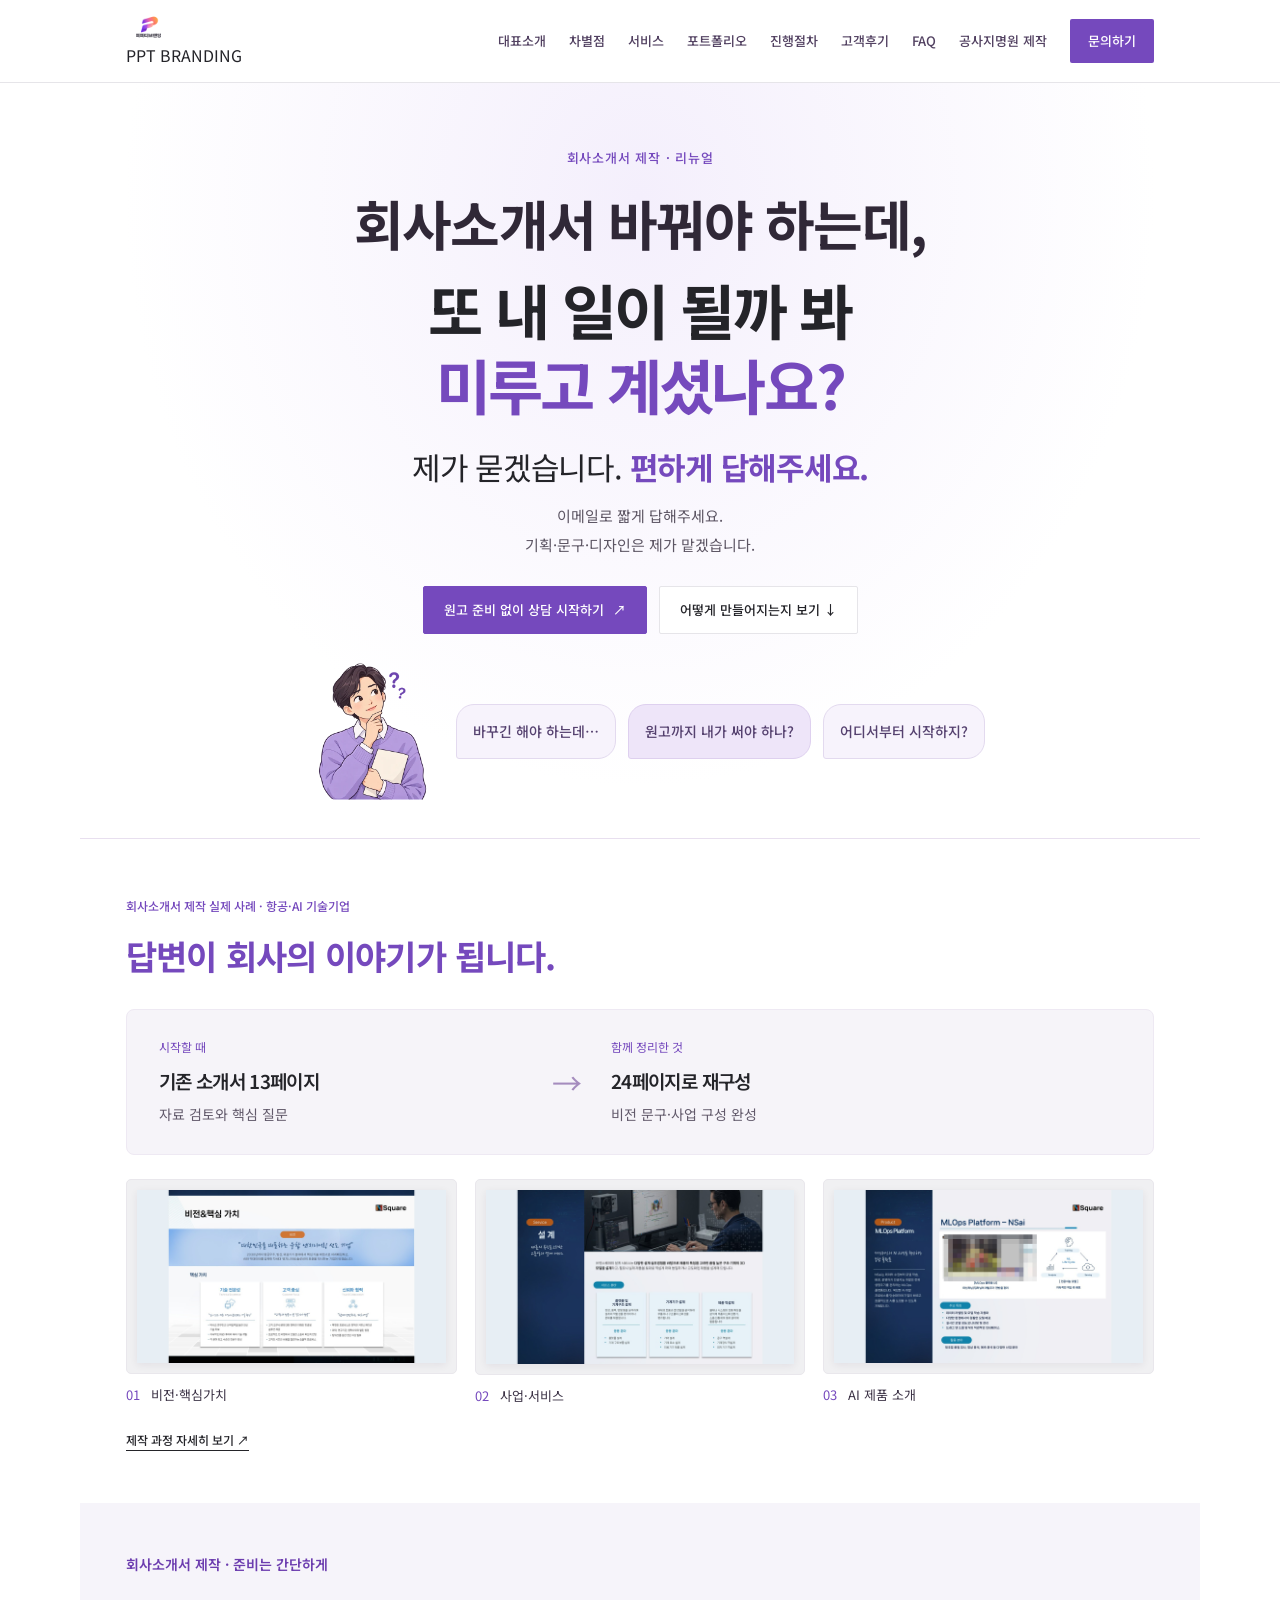
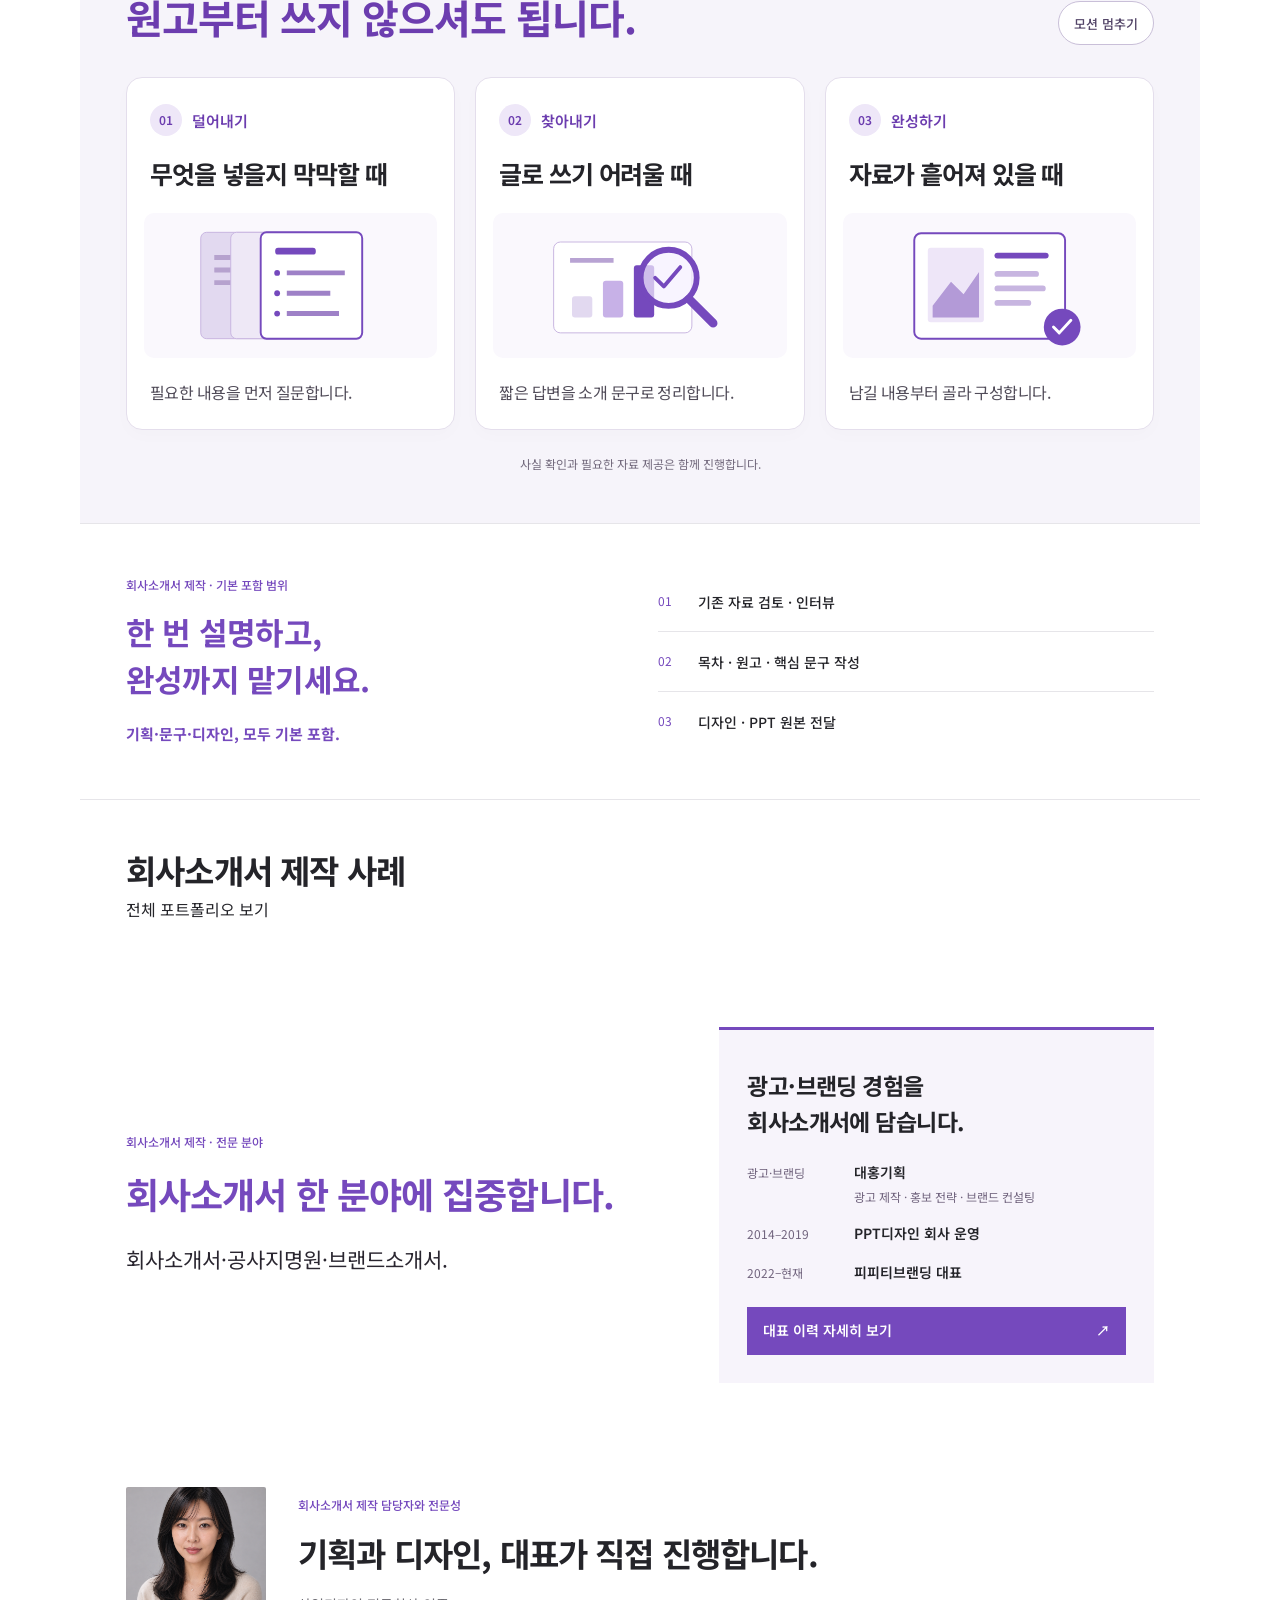
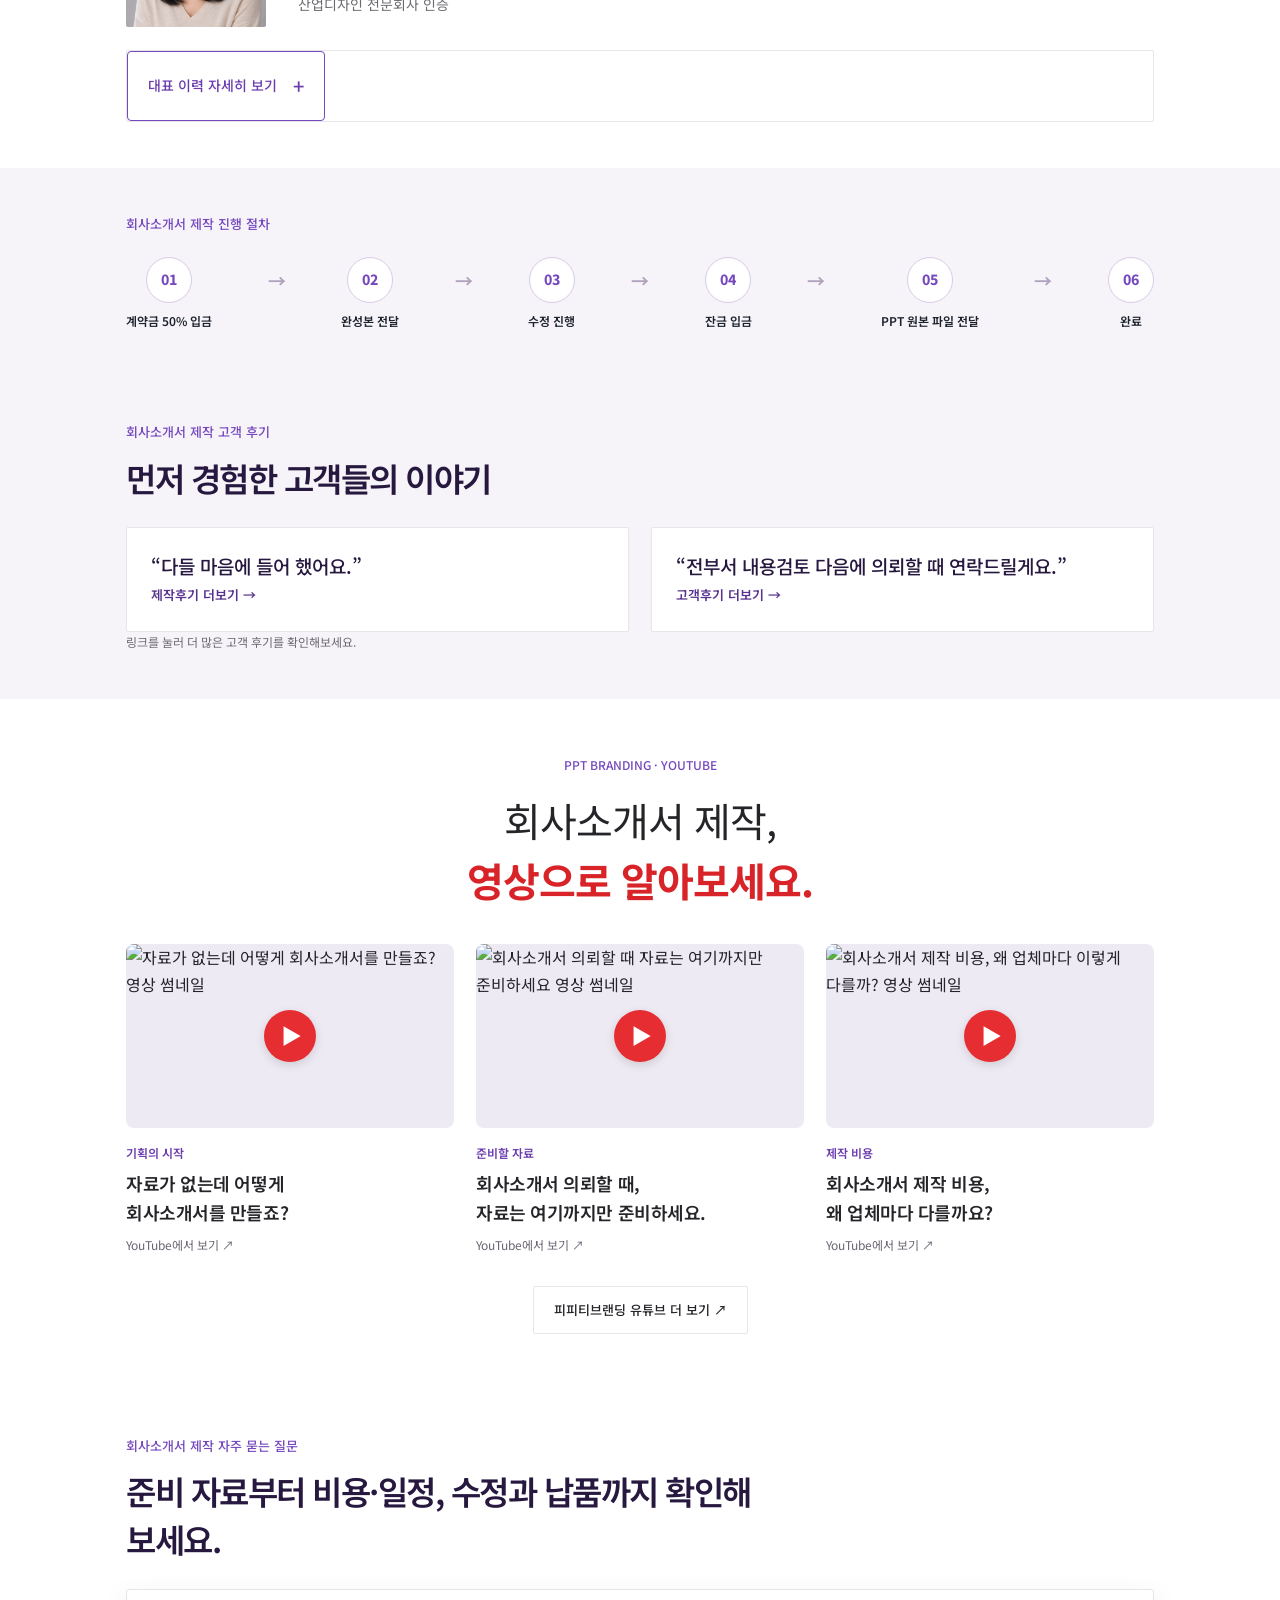
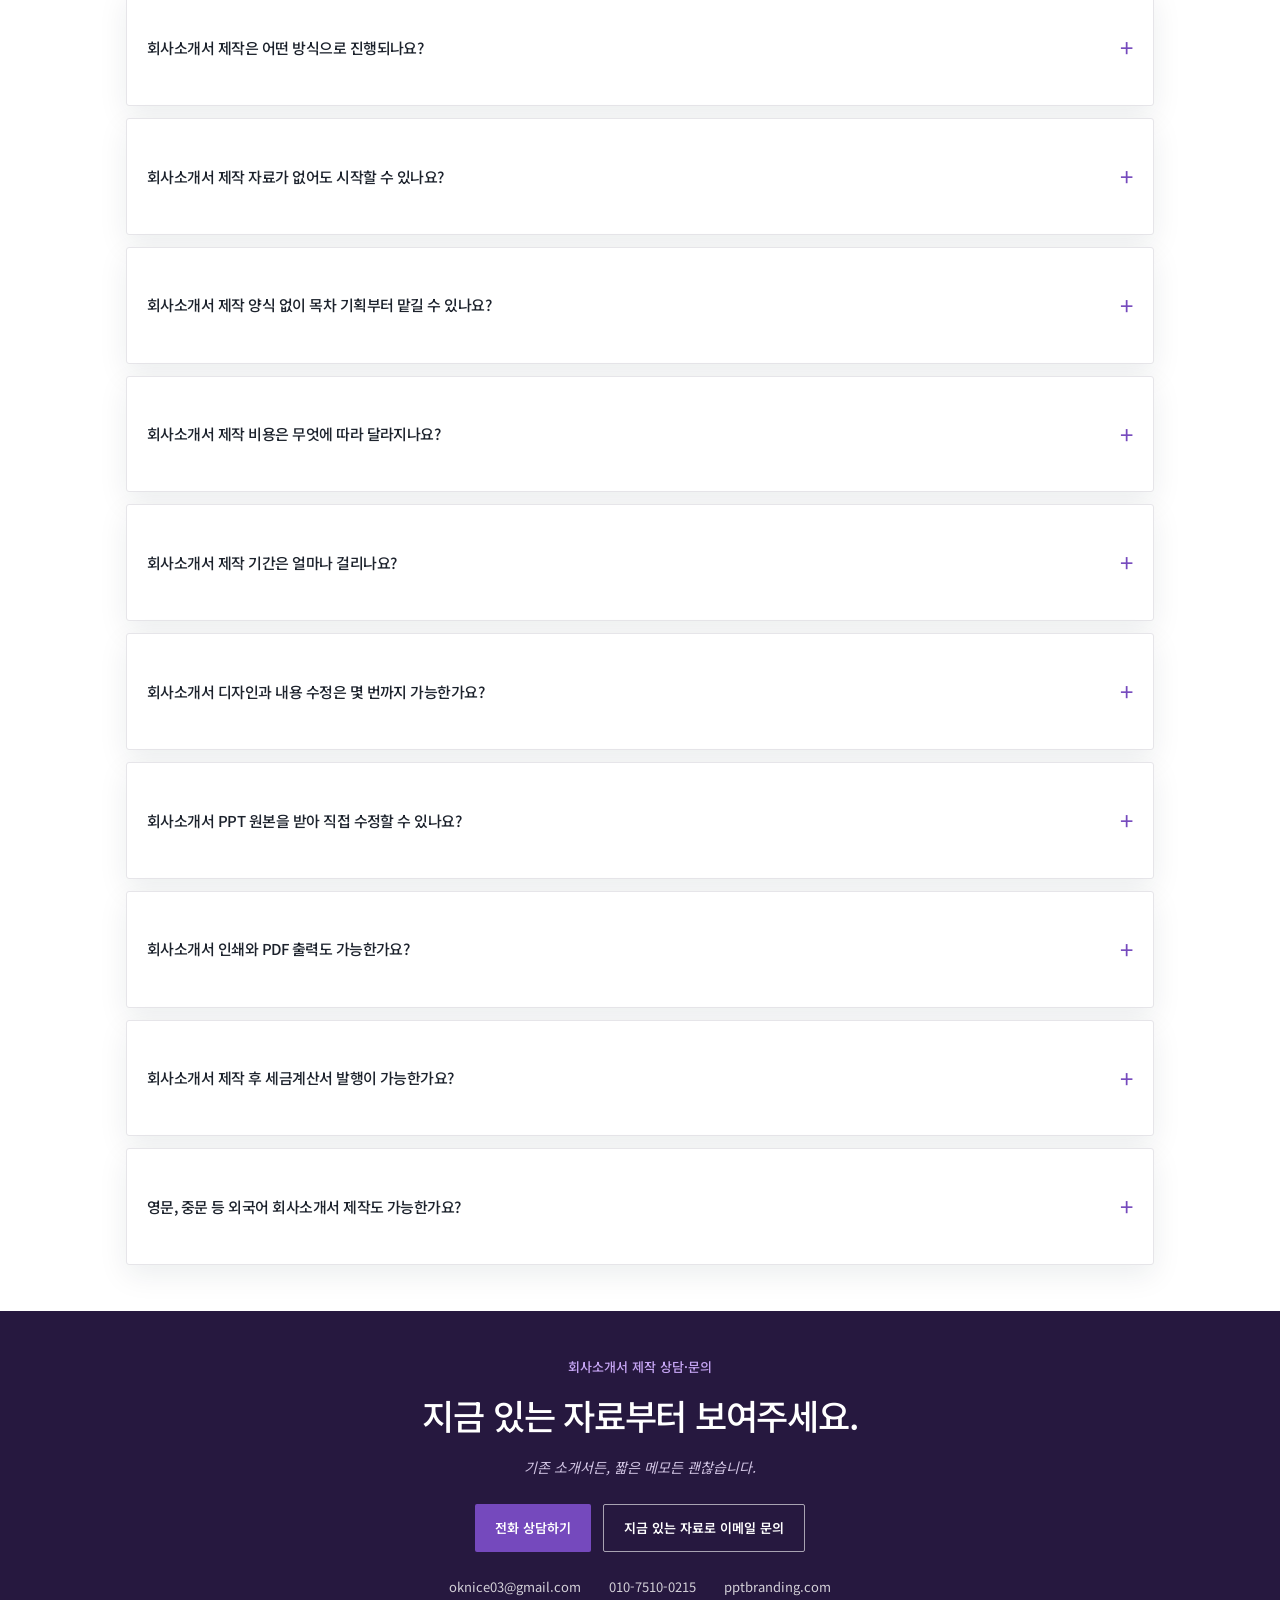
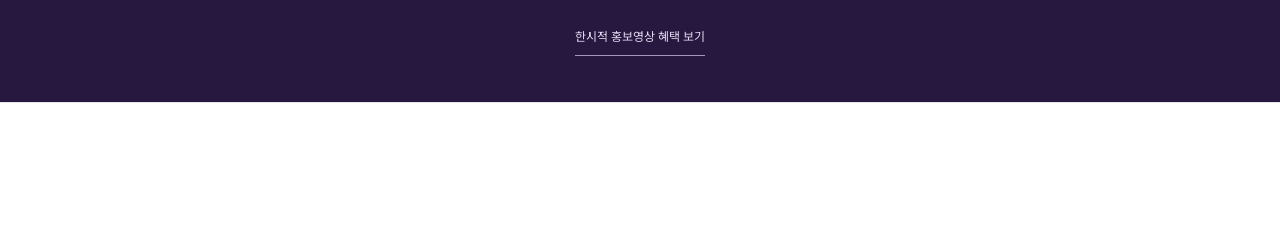
==== index.html @ 15076344 "Renew homepage with concise customer copy and video event popup" ====
<!doctype html>
<html lang="ko">
<head>
<meta charset="UTF-8">
<meta name="viewport" content="width=device-width, initial-scale=1.0">
<title>회사소개서 제작 | 기획·디자인 전문 피피티브랜딩</title>
<meta name="description" content="회사소개서 제작·리뉴얼, 원고를 완성하고 오지 않으셔도 됩니다. 질문에 대한 짧은 답변과 기존 자료를 바탕으로 대표가 내용 기획·목차·문구·디자인까지 함께 완성합니다.">
<link rel="canonical" href="https://pptbranding.com/">

<meta property="og:type" content="website">
<meta property="og:site_name" content="피피티브랜딩">
<meta property="og:title" content="회사소개서 제작 | 기획·디자인 전문 피피티브랜딩">
<meta property="og:description" content="회사소개서 제작·리뉴얼, 원고를 완성하고 오지 않으셔도 됩니다. 질문에 대한 짧은 답변과 기존 자료를 바탕으로 대표가 내용 기획·목차·문구·디자인까지 함께 완성합니다.">
<meta property="og:url" content="https://pptbranding.com/">
<meta property="og:image" content="https://pptbranding.com/assets/img/logo.png">
<meta property="og:locale" content="ko_KR">
<meta name="twitter:card" content="summary_large_image">
<meta name="twitter:title" content="회사소개서 제작 | 기획·디자인 전문 피피티브랜딩">
<meta name="twitter:description" content="회사소개서 제작·리뉴얼, 원고를 완성하고 오지 않으셔도 됩니다. 질문에 대한 짧은 답변과 기존 자료를 바탕으로 대표가 내용 기획·목차·문구·디자인까지 함께 완성합니다.">
<meta name="twitter:image" content="https://pptbranding.com/assets/img/logo.png">

<meta name="naver-site-verification" content="36bccffeed3330a46adf15e49f3b6aa7e41fa515" />

<link rel="icon" href="assets/img/logo.png">
<link rel="preconnect" href="https://fonts.googleapis.com">
<link rel="preconnect" href="https://fonts.gstatic.com" crossorigin>
<link rel="stylesheet" href="https://fonts.googleapis.com/css2?family=Noto+Sans+KR:wght@400;500;600;700&display=swap">
<link rel="stylesheet" href="css/style.css">
<script type="application/ld+json">
{
  "@context": "https://schema.org",
  "@type": "ProfessionalService",
  "name": "피피티브랜딩",
  "description": "광고대행사 출신 1인 기업이 직접 기획부터 디자인까지 원스톱으로 제작하는 회사소개서·공사지명원 제작 서비스",
  "url": "https://pptbranding.com/",
  "image": "https://pptbranding.com/assets/img/logo.png",
  "telephone": "+82-10-7510-0215",
  "email": "oknice03@gmail.com",
  "priceRange": "$$",
  "areaServed": "KR"
}
</script>
<script type="application/ld+json">
{
  "@context": "https://schema.org",
  "@type": "FAQPage",
  "mainEntity": [
    {
      "@type": "Question",
      "name": "회사소개서 제작은 어떤 방식으로 진행되나요?",
      "acceptedAnswer": {
        "@type": "Answer",
        "text": "계약금 50% 입금 후 착수하여, 기획·디자인이 완료된 1차 결과물을 PDF 파일로 전달드립니다. 이후 피드백을 반영한 수정 작업을 거쳐 잔금 입금 후 최종 완료됩니다."
      }
    },
    {
      "@type": "Question",
      "name": "회사소개서 제작 자료가 없어도 시작할 수 있나요?",
      "acceptedAnswer": {
        "@type": "Answer",
        "text": "가능합니다. 사업 소개 자료가 전혀 없는 상태에서 시작하신 분들도 많습니다. 업종과 사업 방향에 맞게 필요한 내용을 먼저 제안드리고 함께 완성해 나갑니다."
      }
    },
    {
      "@type": "Question",
      "name": "회사소개서 제작 양식 없이 목차 기획부터 맡길 수 있나요?",
      "acceptedAnswer": {
        "@type": "Answer",
        "text": "네, 목차 설계와 스토리라인 기획이 서비스에 포함됩니다. 어떤 순서로 무엇을 보여줄 것인지부터 함께 정리합니다."
      }
    },
    {
      "@type": "Question",
      "name": "회사소개서 제작 비용은 무엇에 따라 달라지나요?",
      "acceptedAnswer": {
        "@type": "Answer",
        "text": "페이지 수뿐 아니라 자료의 준비 상태, 목차·원고 기획 범위, 사진·도표 작업과 납품 형태를 함께 확인합니다. 기존 자료와 사용 목적을 보내주시면 필요한 작업 범위를 정한 뒤 견적을 안내합니다."
      }
    },
    {
      "@type": "Question",
      "name": "회사소개서 제작 기간은 얼마나 걸리나요?",
      "acceptedAnswer": {
        "@type": "Answer",
        "text": "제작 일정은 자료의 준비 상태와 분량, 필요한 기획·디자인 범위, 내부 검토 일정에 따라 협의합니다. 희망 납기와 자료를 전달할 수 있는 날짜를 함께 알려주세요."
      }
    },
    {
      "@type": "Question",
      "name": "회사소개서 디자인과 내용 수정은 몇 번까지 가능한가요?",
      "acceptedAnswer": {
        "@type": "Answer",
        "text": "횟수 제한보다 합리적인 범위 내에서 충분히 반영해 드립니다. 전체 디자인 수정은 1회, 그 외 내용 수정은 10회이며 대부분 3회 미만으로 완료됩니다."
      }
    },
    {
      "@type": "Question",
      "name": "회사소개서 PPT 원본을 받아 직접 수정할 수 있나요?",
      "acceptedAnswer": {
        "@type": "Answer",
        "text": "네, 회사소개서 PPT 원본 파일로 납품드리기 때문에 내부에서 텍스트나 이미지를 직접 수정하실 수 있습니다. 편집 방법 가이드도 함께 전달됩니다."
      }
    },
    {
      "@type": "Question",
      "name": "회사소개서 인쇄와 PDF 출력도 가능한가요?",
      "acceptedAnswer": {
        "@type": "Answer",
        "text": "PDF 파일로 출력하실 수 있도록 안내드리며 용지 종류와 출력 방법도 함께 안내해 드립니다. 필요하신 경우 협력 인쇄 업체도 소개해 드립니다."
      }
    },
    {
      "@type": "Question",
      "name": "회사소개서 제작 후 세금계산서 발행이 가능한가요?",
      "acceptedAnswer": {
        "@type": "Answer",
        "text": "네, 세금계산서 발행 처리가 가능합니다."
      }
    },
    {
      "@type": "Question",
      "name": "영문, 중문 등 외국어 회사소개서 제작도 가능한가요?",
      "acceptedAnswer": {
        "@type": "Answer",
        "text": "네, 국문 완료 후 번역회사에 의뢰되며, 글자 수에 따라 비용이 +30~40만원 추가될 수 있습니다."
      }
    }
  ]
}
</script>
<link rel="stylesheet" href="/css/home.css">
<link rel="stylesheet" href="/css/renewal.css">
</head>
<body class="service-home">
<a class="skip-link" href="#main">본문 바로가기</a>

<header class="site-header" id="top">
  <div class="wrap header-inner">
    <a href="#top" class="brand">
      <img src="/assets/img/brand-purple.png" alt="피피티브랜딩 보라색 로고" class="brand-logo" width="54" height="48"><span class="brand-wordmark">PPT BRANDING</span>
    </a>
    <nav class="main-nav" id="mainNav">
      <a href="#about">대표소개</a>
      <a href="#why">차별점</a>
      <a href="#services">서비스</a>
      <a href="#portfolio">포트폴리오</a>
      <a href="#process">진행절차</a>
      <a href="#reviews">고객후기</a>
      <a href="#faq">FAQ</a>
      <a href="https://bid.pptbranding.com/" class="nav-link-outer">공사지명원 제작</a>
      <a href="#contact" class="nav-cta">문의하기</a>
    </nav>
    <button class="nav-toggle" id="navToggle" aria-label="메뉴 열기" aria-expanded="false" aria-controls="mainNav">
      <span></span><span></span><span></span>
    </button>
  </div>
</header>

<main id="main">
<section class="pb-wrap pb-hero pb-renew-hero" id="hero" aria-label="회사소개서 제작과 리뉴얼">
    <p class="pb-eyebrow">회사소개서 제작 · 리뉴얼</p>
    <h1><span class="pb-hero-topic">회사소개서 바꿔야 하는데,</span><span id="pb-headline">또 내 일이 될까 봐<br><em>미루고 계셨나요?</em></span></h1>

    <p class="pb-renew-promise">제가 묻겠습니다.<br class="pb-mobile-break"> <strong>편하게 답해주세요.</strong></p>
    <p class="pb-renew-support">이메일로 짧게 답해주세요.<br>기획·문구·디자인은 제가 맡겠습니다.</p>
    <div class="pb-actions"><a class="pb-action pb-action-primary" href="#contact">원고 준비 없이 상담 시작하기 <span aria-hidden="true">↗</span></a><a class="pb-action" href="#planning-case">어떻게 만들어지는지 보기 ↓</a></div>

    <div class="pb-concern" aria-label="이런 준비 부담이 있으신가요?"><img class="pb-concern-character" src="/assets/img/curious-client-v1.webp" width="480" height="480" alt="자료를 들고 회사소개서 준비를 고민하는 캐릭터" decoding="async"><div class="pb-concern-questions"><p>바꾸긴 해야 하는데…</p><p>원고까지 내가 써야 하나?</p><p>어디서부터 시작하지?</p></div></div>
  </section>
<section class="pb-wrap pb-section pb-proof" id="planning-case" aria-labelledby="proof-title">
    <div class="pb-proof-heading"><h2 id="proof-title"><span class="pb-kicker">회사소개서 제작 실제 사례 · 항공·AI 기술기업</span><span class="pb-highlight">답변이 회사의 이야기가 됩니다.</span></h2></div>
    <div class="pb-proof-story"><div><span class="pb-proof-label">시작할 때</span><h3>기존 소개서 13페이지</h3><p>자료 검토와 핵심 질문</p></div><span class="pb-proof-arrow" aria-hidden="true">→</span><div><span class="pb-proof-label">함께 정리한 것</span><h3>24페이지로 재구성</h3><p>비전 문구·사업 구성 완성</p></div></div>
    <div class="pb-proof-pages">
      <figure><a href="/assets/img/cases/293-02.jpg" target="_blank" rel="noopener"><img src="/assets/img/cases/293-02.jpg" width="1280" height="720" loading="lazy" alt="질문 답변을 바탕으로 새로 작성한 항공·AI 기업 비전과 핵심가치 페이지"></a><figcaption><span>01</span> 비전·핵심가치</figcaption></figure>
      <figure><a href="/assets/img/cases/293-03.jpg" target="_blank" rel="noopener"><img src="/assets/img/cases/293-03.jpg" width="1280" height="720" loading="lazy" alt="설계 업무를 세부 역할별로 정리한 실제 회사소개서 페이지"></a><figcaption><span>02</span> 사업·서비스</figcaption></figure>
      <figure><a href="/assets/img/cases/293-05.jpg" target="_blank" rel="noopener"><img src="/assets/img/cases/293-05.jpg" width="1280" height="720" loading="lazy" alt="기존 공개용 가림을 유지한 AI 제품 소개 최종 페이지"></a><figcaption><span>03</span> AI 제품 소개</figcaption></figure>
    </div>
    <div class="pb-proof-foot"><a href="/portfolio/aerospace-ai-profile/" class="pb-text-link">제작 과정 자세히 보기 ↗</a></div>
  </section>
<section class="pb-wrap pb-section pb-planning" id="services" aria-labelledby="planning-title"><span id="why" aria-hidden="true"></span>
    <div class="pb-planning-head">
      <div><h2 id="planning-title"><span class="pb-kicker">회사소개서 제작 · 준비는 간단하게</span><span class="pb-highlight">원고부터 쓰지 않으셔도 됩니다.</span></h2></div>
      <button class="pb-motion-toggle" type="button" aria-controls="planning-cards" aria-pressed="false" hidden>모션 멈추기</button>
    </div>
    <div class="pb-plan-grid" id="planning-cards">
      <article class="pb-plan-card">
        <p class="pb-plan-step"><span>01</span> 덜어내기</p>
        <h3>무엇을 넣을지 막막할 때</h3>
        <div class="pb-plan-art" aria-hidden="true">
          <svg viewBox="0 0 280 150" focusable="false"><g class="pb-sort-sheet pb-sort-back"><rect x="47" y="20" width="85" height="110" rx="6" fill="#e2d9f0" stroke="#c7b5e0"/><path d="M61 46h56M61 59h42M61 72h48" stroke="#b6a2ce" stroke-width="5"/></g><g class="pb-sort-sheet pb-sort-mid"><rect x="78" y="20" width="85" height="110" rx="6" fill="#eee8f6" stroke="#c7b5e0"/></g><g><rect x="109" y="20" width="105" height="110" rx="6" fill="white" stroke="#7549bd" stroke-width="2"/><rect x="124" y="36" width="42" height="7" rx="3" fill="#7549bd"/><g stroke="#9e81c7" stroke-width="5"><path d="M136 62h60M136 83h45M136 104h54"/></g><g fill="#7549bd"><circle cx="126" cy="62" r="3"/><circle cx="126" cy="83" r="3"/><circle cx="126" cy="104" r="3"/></g></g></svg>
        </div>
        <p class="pb-plan-body">필요한 내용을 먼저 질문합니다.</p>

      </article>
      <article class="pb-plan-card">
        <p class="pb-plan-step"><span>02</span> 찾아내기</p>
        <h3>글로 쓰기 어려울 때</h3>
        <div class="pb-plan-art" aria-hidden="true">
          <svg viewBox="0 0 280 150" focusable="false"><rect x="51" y="30" width="143" height="94" rx="7" fill="white" stroke="#c7b5e0"/><path d="M68 49h45" stroke="#b8a3d3" stroke-width="5"/><rect x="70" y="86" width="21" height="22" rx="3" fill="#e2d9f0"/><rect x="102" y="70" width="21" height="38" rx="3" fill="#c7b1e7"/><rect x="134" y="54" width="21" height="54" rx="3" fill="#7549bd"/><g class="pb-evidence-lens"><circle cx="170" cy="67" r="29" fill="#f6f0ff" fill-opacity=".7" stroke="#7549bd" stroke-width="6"/><path d="m191 89 25 25" stroke="#7549bd" stroke-width="9" stroke-linecap="round"/><path d="m156 67 9 9 17-20" fill="none" stroke="#7549bd" stroke-width="4" stroke-linecap="round" stroke-linejoin="round"/></g></svg>
        </div>
        <p class="pb-plan-body">짧은 답변을 소개 문구로 정리합니다.</p>

      </article>
      <article class="pb-plan-card">
        <p class="pb-plan-step"><span>03</span> 완성하기</p>
        <h3>자료가 흩어져 있을 때</h3>
        <div class="pb-plan-art" aria-hidden="true">
          <svg viewBox="0 0 280 150" focusable="false"><rect x="62" y="21" width="156" height="109" rx="7" fill="white" stroke="#7549bd" stroke-width="2"/><rect x="76" y="36" width="58" height="77" rx="3" fill="#eee6f8"/><path d="m81 96 19-25 13 13 16-23v47H81z" fill="#b39ad7"/><g class="pb-compose-lines" stroke-linecap="round" stroke-width="6"><path d="M148 44h50" stroke="#7549bd"/><path d="M148 63h40M148 78h47M148 93h32" stroke="#c7b5e0"/></g><g class="pb-compose-check"><circle cx="215" cy="118" r="19" fill="#7549bd"/><path d="m206 118 6 6 12-13" fill="none" stroke="white" stroke-width="3" stroke-linecap="round" stroke-linejoin="round"/></g></svg>
        </div>
        <p class="pb-plan-body">남길 내용부터 골라 구성합니다.</p>

      </article>
    </div>
  <p class="pb-responsibility">사실 확인과 필요한 자료 제공은 함께 진행합니다.</p></section>
<section class="pb-wrap pb-section pb-method pb-included" id="included">
    <div><h2><span class="pb-kicker">회사소개서 제작 · 기본 포함 범위</span><span class="pb-highlight">한 번 설명하고,<br>완성까지 맡기세요.</span></h2><p class="pb-included-note">기획·문구·디자인, 모두 기본 포함.</p></div>
    <div class="pb-method-list"><div class="pb-method-row"><span>01</span><div><strong>기존 자료 검토 · 인터뷰</strong></div></div><div class="pb-method-row"><span>02</span><div><strong>목차 · 원고 · 핵심 문구 작성</strong></div></div><div class="pb-method-row"><span>03</span><div><strong>디자인 · PPT 원본 전달</strong></div></div></div>
  </section>
<section class="section" id="portfolio"><div class="wrap"><h2>회사소개서 제작 사례</h2><p><a href="/portfolio/">전체 포트폴리오 보기</a></p></div></section>
<section class="pb-wrap pb-section pb-specialty" id="specialty" aria-labelledby="specialty-title">
    <div class="pb-specialty-copy">
      <h2 id="specialty-title"><span class="pb-kicker">회사소개서 제작 · 전문 분야</span><strong class="pb-highlight">회사소개서 한 분야에 집중합니다.</strong></h2>
      <p class="pb-specialty-lead">회사소개서·공사지명원·브랜드소개서.</p>


    </div>
    <aside class="pb-career-preview" aria-label="대표 이력 요약">

      <p class="pb-career-heading">광고·브랜딩 경험을<br>회사소개서에 담습니다.</p>
      <ul>
        <li><span>광고·브랜딩</span><strong>대홍기획</strong><p>광고 제작 · 홍보 전략 · 브랜드 컨설팅</p></li>
        <li><span>2014–2019</span><strong>PPT디자인 회사 운영</strong></li>
        <li><span>2022–현재</span><strong>피피티브랜딩 대표</strong></li>
      </ul>
      <a class="pb-career-link" href="#about" data-open-credentials>대표 이력 자세히 보기 <span aria-hidden="true">↗</span></a>
    </aside>
  </section>
<section class="section" id="about"><div class="wrap">
    <div class="pb-profile"><img src="/assets/img/profile.png" alt="피피티브랜딩 대표" width="140" height="140" loading="lazy"><div><h2><span class="pb-kicker">회사소개서 제작 담당자와 전문성</span>기획과 디자인, 대표가 직접 진행합니다.</h2><p>산업디자인 전문회사 인증</p></div></div>
    <details class="pb-credentials"><summary>대표 이력 자세히 보기</summary>      <div class="timeline">
        <div class="timeline-item">
          <span class="timeline-year">2022 ~ 현재</span>
          <h3>피피티브랜딩 대표</h3>
          <ul>
            <li>1인 기업, 기획 및 디자인 직접 진행</li>
            <li>회사소개서 / 공사지명원 / 브랜드소개서 전문 제작</li>
            <li>산업 디자인 전문회사 인증</li>
          </ul>
        </div>
        <div class="timeline-item">
          <span class="timeline-year">2014 ~ 2019</span>
          <h3>PPT디자인 회사 운영</h3>
          <ul>
            <li>연 300개, 5년간 약 1,500개 프로젝트 진행</li>
            <li>롯*시*마 매체소개서 제작 (매출 300억 프로젝트, 30개 매장)</li>
            <li>구*시 분수설치 입찰 (40억 프로젝트)</li>
            <li>해*제과 M&amp;A 합병 기획안 (기획 + 디자인)</li>
            <li>서*산업진흥원 DMC 소개자료 (기획 + 디자인)</li>
          </ul>
        </div>
        <div class="timeline-item">
          <span class="timeline-year">~ 2014</span>
          <h3>대홍기획 (롯데 계열 광고대행사)</h3>
          <ul>
            <li>광고 제안서, 광고 제작, 홍보 전략, 브랜드 컨설팅</li>
            <li>담당 광고주: 롯*카드, 롯*칠성음료, 롯*리아, 롯*제과 등</li>
          </ul>
          <div class="client-logos" id="lotteLogos"></div>
        </div>
      </div></details>
  </div></section>
<section class="section section-alt" id="process">
    <div class="wrap">
      <h2 class="section-eyebrow">회사소개서 제작 진행 절차</h2>

      <ol class="process-flow">
        <li class="process-step">
          <span class="process-circle">01</span>
          <span class="process-label">계약금 50% 입금</span>
        </li>
        <li class="process-arrow" aria-hidden="true">→</li>
        <li class="process-step">
          <span class="process-circle">02</span>
          <span class="process-label">완성본 전달</span>
        </li>
        <li class="process-arrow" aria-hidden="true">→</li>
        <li class="process-step">
          <span class="process-circle">03</span>
          <span class="process-label">수정 진행</span>
        </li>
        <li class="process-arrow" aria-hidden="true">→</li>
        <li class="process-step">
          <span class="process-circle">04</span>
          <span class="process-label">잔금 입금</span>
        </li>
        <li class="process-arrow" aria-hidden="true">→</li>
        <li class="process-step">
          <span class="process-circle">05</span>
          <span class="process-label">PPT 원본 파일 전달</span>
        </li>
        <li class="process-arrow" aria-hidden="true">→</li>
        <li class="process-step">
          <span class="process-circle">06</span>
          <span class="process-label">완료</span>
        </li>
      </ol>
    </div>
  </section>
<section class="section section-alt" id="reviews">
    <div class="wrap">
      <h2 class="section-eyebrow">회사소개서 제작 고객 후기</h2>
      <h3 class="section-title">먼저 경험한 고객들의 이야기</h3>

      <div class="review-grid">
        <blockquote class="review-card">
          <p>“다들 마음에 들어 했어요.”</p>
          <a href="https://blog.naver.com/powerpointhelper/223879655195" target="_blank" rel="noopener">제작후기 더보기 →</a>
        </blockquote>
        <blockquote class="review-card">
          <p>“전부서 내용검토 다음에 의뢰할 때 연락드릴게요.”</p>
          <a href="https://blog.naver.com/powerpointhelper/223777822905" target="_blank" rel="noopener">고객후기 더보기 →</a>
        </blockquote>
      </div>
      <p class="review-more">링크를 눌러 더 많은 고객 후기를 확인해보세요.</p>
    </div>
  </section>
<section class="pb-wrap pb-section pb-video-section" id="video">
    <div class="pb-youtube-heading">
      <p class="pb-kicker">PPT BRANDING · YOUTUBE</p>
      <h2>회사소개서 제작,<br><span class="pb-youtube-name">영상으로 알아보세요.</span></h2>

    </div>
    <div class="pb-youtube-grid">
      <a class="pb-youtube-card" href="https://www.youtube.com/watch?v=3NKJgDbHNmk" target="_blank" rel="noopener">
        <div class="pb-youtube-thumb"><img src="https://i.ytimg.com/vi/3NKJgDbHNmk/hqdefault.jpg" width="480" height="360" loading="lazy" alt="자료가 없는데 어떻게 회사소개서를 만들죠? 영상 썸네일"><span class="pb-youtube-play" aria-hidden="true">▶</span></div>
        <p class="pb-youtube-topic">기획의 시작</p><h3>자료가 없는데 어떻게<br>회사소개서를 만들죠?</h3><span class="pb-youtube-watch">YouTube에서 보기 ↗</span>
      </a>
      <a class="pb-youtube-card" href="https://www.youtube.com/watch?v=pVJrOdfOXfk" target="_blank" rel="noopener">
        <div class="pb-youtube-thumb"><img src="https://i.ytimg.com/vi/pVJrOdfOXfk/hqdefault.jpg" width="480" height="360" loading="lazy" alt="회사소개서 의뢰할 때 자료는 여기까지만 준비하세요 영상 썸네일"><span class="pb-youtube-play" aria-hidden="true">▶</span></div>
        <p class="pb-youtube-topic">준비할 자료</p><h3>회사소개서 의뢰할 때,<br>자료는 여기까지만 준비하세요.</h3><span class="pb-youtube-watch">YouTube에서 보기 ↗</span>
      </a>
      <a class="pb-youtube-card" href="https://www.youtube.com/watch?v=7NQv5mw-6B0" target="_blank" rel="noopener">
        <div class="pb-youtube-thumb"><img src="https://i.ytimg.com/vi/7NQv5mw-6B0/hqdefault.jpg" width="480" height="360" loading="lazy" alt="회사소개서 제작 비용, 왜 업체마다 이렇게 다를까? 영상 썸네일"><span class="pb-youtube-play" aria-hidden="true">▶</span></div>
        <p class="pb-youtube-topic">제작 비용</p><h3>회사소개서 제작 비용,<br>왜 업체마다 다를까요?</h3><span class="pb-youtube-watch">YouTube에서 보기 ↗</span>
      </a>
    </div>
    <div class="pb-youtube-channel"><a class="pb-action" href="https://www.youtube.com/@pptbranding" target="_blank" rel="noopener">피피티브랜딩 유튜브 더 보기 ↗</a></div>
  </section>
<section class="section" id="faq">
    <div class="wrap">
      <h2 class="section-eyebrow">회사소개서 제작 자주 묻는 질문</h2>
      <p class="section-title">준비 자료부터 비용·일정, 수정과 납품까지 확인해 보세요.</p>
      <div class="faq-list">
        <details class="faq-item" id="faq-question-1"><summary><h3>회사소개서 제작은 어떤 방식으로 진행되나요?</h3></summary><p class="faq-answer">계약금 50% 입금 후 착수하여, 기획·디자인이 완료된 1차 결과물을 PDF 파일로 전달드립니다. 이후 피드백을 반영한 수정 작업을 거쳐 잔금 입금 후 최종 완료됩니다.</p><p class="faq-related"><a class="mp-link" href="/guides/estimate/">회사소개서 제작 진행·납품 기준 →</a></p></details>
        <details class="faq-item" id="faq-question-2"><summary><h3>회사소개서 제작 자료가 없어도 시작할 수 있나요?</h3></summary><p class="faq-answer">가능합니다. 사업 소개 자료가 전혀 없는 상태에서 시작하신 분들도 많습니다. 업종과 사업 방향에 맞게 필요한 내용을 먼저 제안드리고 함께 완성해 나갑니다.</p><p class="faq-related"><a class="mp-link" href="/guides/materials/">회사소개서 제작 준비 자료 →</a></p></details>
        <details class="faq-item" id="faq-question-3"><summary><h3>회사소개서 제작 양식 없이 목차 기획부터 맡길 수 있나요?</h3></summary><p class="faq-answer">네, 목차 설계와 스토리라인 기획이 서비스에 포함됩니다. 어떤 순서로 무엇을 보여줄 것인지부터 함께 정리합니다.</p><p class="faq-related"><a class="mp-link" href="/guides/outline/">회사소개서 제작 목차 구성 방법 →</a></p></details>
        <details class="faq-item" id="faq-cost"><summary><h3>회사소개서 제작 비용은 무엇에 따라 달라지나요?</h3></summary><p class="faq-answer">페이지 수뿐 아니라 자료의 준비 상태, 목차·원고 기획 범위, 사진·도표 작업과 납품 형태를 함께 확인합니다. 기존 자료와 사용 목적을 보내주시면 필요한 작업 범위를 정한 뒤 견적을 안내합니다.</p><p class="faq-related"><a class="mp-link" href="/guides/estimate/">회사소개서 제작 견적 기준 자세히 보기 →</a></p></details>
        <details class="faq-item" id="faq-schedule"><summary><h3>회사소개서 제작 기간은 얼마나 걸리나요?</h3></summary><p class="faq-answer">제작 일정은 자료의 준비 상태와 분량, 필요한 기획·디자인 범위, 내부 검토 일정에 따라 협의합니다. 희망 납기와 자료를 전달할 수 있는 날짜를 함께 알려주세요.</p><p class="faq-related"><a class="mp-link" href="/guides/estimate/">회사소개서 제작 일정 상담 준비 →</a></p></details>
        <details class="faq-item" id="faq-question-4"><summary><h3>회사소개서 디자인과 내용 수정은 몇 번까지 가능한가요?</h3></summary><p class="faq-answer">횟수 제한보다 합리적인 범위 내에서 충분히 반영해 드립니다. 전체 디자인 수정은 1회, 그 외 내용 수정은 10회이며 대부분 3회 미만으로 완료됩니다.</p><p class="faq-related"><a class="mp-link" href="/guides/estimate/">회사소개서 제작 수정·납품 조건 →</a></p></details>
        <details class="faq-item" id="faq-question-5"><summary><h3>회사소개서 PPT 원본을 받아 직접 수정할 수 있나요?</h3></summary><p class="faq-answer">네, 회사소개서 PPT 원본 파일로 납품드리기 때문에 내부에서 텍스트나 이미지를 직접 수정하실 수 있습니다. 편집 방법 가이드도 함께 전달됩니다.</p><p class="faq-related"><a class="mp-link" href="/guides/estimate/">회사소개서 제작 결과물 확인 사항 →</a></p></details>
        <details class="faq-item" id="faq-question-6"><summary><h3>회사소개서 인쇄와 PDF 출력도 가능한가요?</h3></summary><p class="faq-answer">PDF 파일로 출력하실 수 있도록 안내드리며 용지 종류와 출력 방법도 함께 안내해 드립니다. 필요하신 경우 협력 인쇄 업체도 소개해 드립니다.</p></details>
        <details class="faq-item" id="faq-question-7"><summary><h3>회사소개서 제작 후 세금계산서 발행이 가능한가요?</h3></summary><p class="faq-answer">네, 세금계산서 발행 처리가 가능합니다.</p></details>
        <details class="faq-item" id="faq-question-8"><summary><h3>영문, 중문 등 외국어 회사소개서 제작도 가능한가요?</h3></summary><p class="faq-answer">네, 국문 완료 후 번역회사에 의뢰되며, 글자 수에 따라 비용이 +30~40만원 추가될 수 있습니다.</p></details>
      </div>
    </div>
  </section>
<section class="section contact-section" id="contact">
    <div class="wrap contact-inner">
      <h2 class="section-eyebrow contact-eyebrow">회사소개서 제작 상담·문의</h2>
      <h3 class="contact-title">지금 있는 자료부터 보여주세요.</h3>
      <p class="contact-tagline">기존 소개서든, 짧은 메모든 괜찮습니다.</p>

      <div class="contact-buttons">
        <a href="tel:010-7510-0215" class="btn btn-accent">전화 상담하기</a>
        <a href="mailto:oknice03@gmail.com" class="btn btn-outline-light">지금 있는 자료로 이메일 문의</a>
      </div>

      <div class="contact-info">
        <p><a href="mailto:oknice03@gmail.com">oknice03@gmail.com</a></p>
        <p><a href="tel:010-7510-0215">010-7510-0215</a></p>
        <p><a href="https://pptbranding.com" target="_blank" rel="noopener">pptbranding.com</a></p>
      </div>
    <button type="button" class="pb-event-reopen" data-event-open hidden>한시적 홍보영상 혜택 보기</button><noscript><p>회사소개서 제작 고객 대상 15~30초 홍보영상 1편 무료 혜택은 상담 시 적용 조건을 확인해주세요.</p></noscript></div>
  </section>
</main>
<dialog id="video-package" class="pb-event-dialog" aria-labelledby="video-event-title" aria-describedby="video-event-description">
  <div class="pb-popup-shell">
    <button type="button" class="pb-popup-close" data-event-close aria-label="영상 이벤트 닫기" autofocus>×</button>
    <p class="pb-popup-badge">한시적 이벤트</p>
    <h2 id="video-event-title"><span class="pb-popup-audience">회사소개서 제작 고객 대상</span>회사 홍보 영상<br><strong>1편 무료 제작</strong></h2>
    <p class="pb-popup-duration">15~30<span>초</span></p>
    <p id="video-event-description">회사의 핵심을 짧은 영상으로.</p>

    <a class="pb-popup-cta" href="#contact" data-event-contact>이벤트 적용 조건 문의하기 ↗</a>
    <p class="pb-popup-note">적용 여부·제작 범위는 상담 시 확인해주세요.</p>
  </div>
  <div class="pb-popup-controls"><button type="button" data-event-today>오늘 하루 보지 않기</button><button type="button" data-event-close>닫기</button></div>
</dialog>
<footer class="site-footer">
  <div class="wrap">
    <img src="assets/img/logo.png" alt="피피티브랜딩 PPT BRANDING" class="footer-logo">
    <p><a href="https://bid.pptbranding.com/" class="footer-link">공사지명원 제작 보러가기</a></p>
    <p>© PPT BRANDING. All Rights Reserved.</p>
  </div>
</footer>
<script src="js/main.js"></script>
<script src="/js/planning-motion.js" defer></script>
<script src="/js/event-popup.js" defer></script>
</body>
</html>
---- css/style.css ----
/* ===== Tokens ===== */
:root{
  --navy-900:#0f2038;
  --navy-800:#16304f;
  --navy-700:#1e3a5f;
  --navy-600:#2c4f7c;
  --ice:#eef2f7;
  --white:#ffffff;
  --text:#1c222c;
  --muted:#5b6572;
  --accent:#d8672f;
  --accent-dark:#b8541f;
  --border:#e1e6ed;

  --font: "Pretendard", -apple-system, BlinkMacSystemFont, "Malgun Gothic", "Apple SD Gothic Neo", sans-serif;

  --container:1120px;
  --radius:14px;
  --shadow:0 10px 30px rgba(15,32,56,0.08);
}

*,*::before,*::after{box-sizing:border-box;}
html{scroll-behavior:smooth;}
[id]{scroll-margin-top:96px;}
body{
  margin:0;
  font-family:var(--font);
  color:var(--text);
  background:var(--white);
  line-height:1.6;
  -webkit-font-smoothing:antialiased;
  word-break:keep-all;
  overflow-wrap:break-word;
}
img{max-width:100%;display:block;}
a{color:inherit;text-decoration:none;}
ul,ol{margin:0;padding:0;list-style:none;}
h1,h2,h3,p{margin:0;}

.wrap{
  max-width:var(--container);
  margin:0 auto;
  padding:0 24px;
}

.skip-link{
  position:absolute;left:-999px;top:0;
  background:var(--navy-700);color:var(--white);
  padding:10px 16px;z-index:200;border-radius:0 0 8px 0;
}
.skip-link:focus{left:0;}

/* ===== Buttons ===== */
.btn{
  display:inline-flex;
  align-items:center;
  justify-content:center;
  padding:14px 28px;
  border-radius:999px;
  font-weight:600;
  font-size:15px;
  transition:transform .15s ease, box-shadow .15s ease, background .15s ease, color .15s ease;
  white-space:nowrap;
}
.btn-accent{
  background:var(--accent);
  color:var(--white);
}
.btn-accent:hover{background:var(--accent-dark); transform:translateY(-2px);}
.btn-outline{
  background:transparent;
  color:var(--navy-700);
  border:1.5px solid var(--navy-700);
}
.btn-outline:hover{background:var(--navy-700); color:var(--white); transform:translateY(-2px);}
.btn-outline-light{
  background:transparent;
  color:var(--white);
  border:1.5px solid rgba(255,255,255,0.6);
}
.btn-outline-light:hover{background:rgba(255,255,255,0.12); transform:translateY(-2px);}

/* ===== Header ===== */
.site-header{
  position:sticky;
  top:0;
  z-index:100;
  background:rgba(255,255,255,0.9);
  backdrop-filter:blur(8px);
  border-bottom:1px solid var(--border);
  transition:box-shadow .2s ease;
}
.site-header.scrolled{ box-shadow:0 6px 20px rgba(15,32,56,0.08); }

.header-inner{
  display:flex;
  align-items:center;
  justify-content:space-between;
  height:76px;
}
.brand-logo{height:30px;width:auto;}

.main-nav{
  display:flex;
  align-items:center;
  gap:32px;
  font-size:15px;
  font-weight:500;
  color:var(--navy-800);
}
.main-nav a{ opacity:.85; }
.main-nav a:hover{ opacity:1; color:var(--accent); }
.nav-cta{
  background:var(--navy-700);
  color:var(--white) !important;
  padding:10px 20px;
  border-radius:999px;
  opacity:1 !important;
}
.nav-cta:hover{ background:var(--accent) !important; }
.nav-link-outer{
  opacity:.85;
  padding:6px 14px;
  border:1.5px solid var(--border);
  border-radius:999px;
  font-size:14px;
}
.nav-link-outer:hover{ opacity:1; color:var(--accent); border-color:var(--accent); }

.nav-toggle{
  display:none;
  flex-direction:column;
  justify-content:center;
  gap:5px;
  width:40px;
  height:40px;
  background:none;
  border:none;
  cursor:pointer;
}
.nav-toggle span{
  display:block;
  height:2px;
  width:100%;
  background:var(--navy-800);
  transition:transform .2s ease, opacity .2s ease;
}
.nav-toggle.open span:nth-child(1){ transform:translateY(7px) rotate(45deg); }
.nav-toggle.open span:nth-child(2){ opacity:0; }
.nav-toggle.open span:nth-child(3){ transform:translateY(-7px) rotate(-45deg); }

/* ===== Hero ===== */
.hero{
  background:
    radial-gradient(1200px 600px at 85% -10%, rgba(216,103,47,0.12), transparent 60%),
    linear-gradient(180deg, var(--ice) 0%, var(--white) 100%);
  padding:120px 0 48px;
}
.hero-inner{
  display:flex;
  justify-content:center;
}
.hero-text{ max-width:720px; text-align:center; }
.eyebrow{
  color:var(--accent);
  font-weight:700;
  font-size:20px;
  letter-spacing:.04em;
  margin-bottom:18px;
}
.hero h1{
  font-size:clamp(34px, 5.4vw, 58px);
  line-height:1.28;
  font-weight:800;
  color:var(--navy-900);
  letter-spacing:-0.01em;
}
.hero h1 strong{
  color:var(--accent);
}
.hero-sub{
  margin-top:22px;
  font-size:20px;
  color:var(--muted);
  line-height:1.8;
}
.hero-sub strong{
  color:var(--accent);
  font-weight:800;
}
.hero-cta{
  margin-top:36px;
  display:flex;
  gap:14px;
  flex-wrap:wrap;
  justify-content:center;
}

.mid-cta{ padding:48px 0; background:var(--navy-900); }
.mid-cta-inner{
  display:flex;
  flex-wrap:wrap;
  align-items:center;
  justify-content:center;
  gap:20px;
}
.mid-cta-text{
  color:#fff;
  font-size:20px;
  font-weight:700;
}

/* ===== Section shell ===== */
.section{ padding:96px 0; }
.section-alt{ background:var(--ice); }
.section-eyebrow{
  color:var(--accent);
  font-weight:800;
  font-size:clamp(24px, 3vw, 32px);
  letter-spacing:.02em;
  margin-bottom:14px;
  text-transform:uppercase;
}
.section-title{
  font-size:clamp(26px, 3.4vw, 36px);
  font-weight:800;
  color:var(--navy-900);
  letter-spacing:-0.01em;
  max-width:720px;
}
.section-desc{
  margin-top:16px;
  color:var(--muted);
  font-size:19px;
  max-width:680px;
}

/* ===== About / timeline ===== */
.about-intro{
  display:flex;
  align-items:center;
  gap:48px;
  margin-bottom:56px;
}
.about-photo{
  flex:0 0 auto;
  position:relative;
}
.about-photo::before{
  content:"";
  position:absolute;
  inset:-10px;
  border-radius:50%;
  border:1.5px solid rgba(216,103,47,0.35);
}
.about-photo img{
  display:block;
  width:220px;
  height:220px;
  border-radius:50%;
  object-fit:cover;
  object-position:center 22%;
  border:6px solid var(--white);
  box-shadow:0 20px 45px rgba(15,32,56,0.18);
}
.cert-badge{
  position:absolute;
  bottom:2px;
  left:50%;
  transform:translateX(-50%);
  background:var(--accent);
  color:#fff;
  font-size:12px;
  font-weight:700;
  padding:6px 14px;
  border-radius:999px;
  white-space:nowrap;
  box-shadow:0 8px 20px rgba(216,103,47,0.35);
}
.about-intro-text{ flex:1 1 auto; min-width:280px; }
.client-logos{
  display:flex;
  flex-wrap:wrap;
  gap:16px;
  align-items:center;
  margin-top:14px;
}
.client-logos:empty{ display:none; }
.client-logos img{
  height:28px;
  width:auto;
  object-fit:contain;
  opacity:.85;
}
.about-intro-text .section-title{ max-width:none; }
.philosophy{
  margin:28px 0 0;
  padding:0;
  font-size:clamp(20px,2.6vw,26px);
  font-weight:700;
  color:var(--navy-800);
  border-left:3px solid var(--accent);
  padding-left:24px;
}
.timeline{
  display:grid;
  grid-template-columns:repeat(3,1fr);
  gap:28px;
}
.timeline-item{
  background:var(--white);
  border:1px solid var(--border);
  border-radius:var(--radius);
  padding:32px 28px;
}
.timeline-year{
  display:inline-block;
  font-size:13px;
  font-weight:700;
  color:var(--accent);
  margin-bottom:12px;
}
.timeline-item h3{
  font-size:19px;
  font-weight:700;
  color:var(--navy-900);
  margin-bottom:16px;
}
.timeline-item ul li{
  position:relative;
  padding-left:16px;
  color:var(--muted);
  font-size:14.5px;
  margin-bottom:9px;
}
.timeline-item ul li::before{
  content:"";
  position:absolute;
  left:0;top:9px;
  width:5px;height:5px;
  border-radius:50%;
  background:var(--navy-600);
}

/* ===== Compare table ===== */
.compare-list{
  margin-top:44px;
  display:grid;
  grid-template-columns:repeat(2,1fr);
  gap:16px;
}
.compare-item{
  border:1px solid var(--border);
  border-radius:var(--radius);
  background:var(--white);
  padding:22px 24px;
}
.compare-item-label{
  font-size:14px;
  font-weight:800;
  color:var(--navy-900);
  margin-bottom:12px;
}
.compare-us, .compare-them{
  display:flex;
  align-items:flex-start;
  gap:8px;
  font-size:14.5px;
  line-height:1.6;
}
.compare-us{
  color:var(--navy-800);
  font-weight:700;
  margin-bottom:8px;
}
.compare-them{ color:var(--muted); }
.mark{
  flex-shrink:0;
  font-weight:800;
  font-size:14px;
}
.mark-good{ color:var(--accent); }
.mark-bad{ color:var(--muted); }

/* ===== Services ===== */
.service-grid{
  margin-top:44px;
  display:grid;
  grid-template-columns:repeat(3,1fr);
  grid-auto-rows:1fr;
  gap:28px;
  align-items:stretch;
}
.service-card{
  background:linear-gradient(160deg, rgba(216,103,47,0.07) 0%, var(--white) 55%);
  border:1px solid var(--border);
  border-top:4px solid var(--accent);
  border-radius:var(--radius);
  padding:32px 28px;
  box-shadow:var(--shadow);
  height:100%;
  display:flex;
  flex-direction:column;
}
.service-num{
  font-size:14px;
  font-weight:800;
  color:var(--accent);
}
.service-card h3{
  margin-top:10px;
  margin-bottom:10px;
  font-size:19px;
  font-weight:800;
  color:var(--accent-dark);
}
.service-card p{
  font-size:14.5px;
  color:var(--muted);
  line-height:1.7;
}
.service-extra{
  margin-top:24px;
}
.service-extra p{
  font-size:14.5px;
  color:var(--muted);
  line-height:1.8;
}
.service-extra strong{
  color:var(--navy-800);
  font-weight:700;
}

/* ===== Portfolio ===== */
.portfolio-grid{
  margin-top:44px;
  display:grid;
  grid-template-columns:repeat(3,1fr);
  gap:20px;
}
.portfolio-item{
  border-radius:var(--radius);
  overflow:hidden;
  cursor:pointer;
  border:1px solid var(--border);
  background:var(--white);
  position:relative;
}
.portfolio-item img{
  width:100%;
  height:220px;
  object-fit:cover;
  transition:transform .3s ease;
}
.portfolio-item:hover img{ transform:scale(1.05); }
.portfolio-item .portfolio-label{
  position:absolute;
  left:14px;bottom:12px;
  color:#fff;
  font-size:13px;
  font-weight:600;
  text-shadow:0 2px 6px rgba(0,0,0,.5);
  opacity:0;
  transition:opacity .2s ease;
}
.portfolio-item:hover .portfolio-label{ opacity:1; }
.portfolio-item::after{
  content:"";
  position:absolute;inset:0;
  background:linear-gradient(180deg, transparent 60%, rgba(15,32,56,0.55) 100%);
  opacity:0;
  transition:opacity .2s ease;
}
.portfolio-item:hover::after{ opacity:1; }

/* ===== Process ===== */
.process-flow{
  margin-top:40px;
  display:flex;
  flex-wrap:nowrap;
  align-items:flex-start;
  justify-content:flex-start;
  gap:10px;
  list-style:none;
  overflow-x:auto;
  padding-bottom:8px;
}
.process-step{
  display:flex;
  flex-direction:column;
  align-items:center;
  gap:10px;
  flex:0 0 auto;
  width:108px;
}
.process-circle{
  width:52px;
  height:52px;
  border-radius:50%;
  background:var(--navy-900);
  color:#fff;
  display:flex;
  align-items:center;
  justify-content:center;
  font-weight:800;
  font-size:16px;
  flex-shrink:0;
}
.process-label{
  font-size:13px;
  font-weight:600;
  color:var(--text);
  text-align:center;
  line-height:1.4;
}
.process-arrow{
  color:var(--accent);
  font-size:20px;
  font-weight:700;
  line-height:1;
  flex-shrink:0;
  margin-top:16px;
}

/* ===== Usage tips ===== */
.tip-grid{
  margin-top:44px;
  display:grid;
  grid-template-columns:repeat(3,1fr);
  gap:28px;
}
.tip-card{
  background:var(--white);
  border:1px solid var(--border);
  border-radius:var(--radius);
  padding:30px 26px;
}
.tip-icon{
  display:inline-flex;
  align-items:center;
  justify-content:center;
  width:56px;
  height:56px;
  border-radius:50%;
  background:rgba(216,103,47,0.12);
  color:var(--accent);
  margin-bottom:18px;
}
.tip-card h3{
  margin-bottom:10px;
  font-size:18px;
  font-weight:700;
  color:var(--navy-900);
}
.tip-card p{
  font-size:14.5px;
  color:var(--muted);
}
.tip-note{
  margin-top:10px;
  font-size:13px;
  color:var(--navy-700);
  font-weight:600;
}
.guide-banner{
  margin-top:32px;
  background:var(--navy-900);
  color:var(--ice);
  border-radius:var(--radius);
  padding:24px 30px;
  font-size:15px;
}
.guide-banner strong{ color:var(--accent); }

/* ===== Video ===== */
.video-wrap{
  margin-top:40px;
  position:relative;
  width:100%;
  max-width:840px;
  aspect-ratio:16/9;
  border-radius:var(--radius);
  overflow:hidden;
  box-shadow:var(--shadow);
  background:var(--navy-900);
}
.video-wrap iframe{
  position:absolute;
  inset:0;
  width:100%;
  height:100%;
  border:0;
}

/* ===== Reviews ===== */
.review-grid{
  margin-top:44px;
  display:grid;
  grid-template-columns:repeat(2,1fr);
  gap:24px;
}
.review-card{
  margin:0;
  background:var(--white);
  border:1px solid var(--border);
  border-radius:var(--radius);
  padding:32px 28px;
}
.review-card p{
  font-size:19px;
  font-weight:700;
  color:var(--navy-900);
  margin-bottom:18px;
  line-height:1.5;
}
.review-card a{
  color:var(--accent);
  font-weight:600;
  font-size:14px;
}
.review-card a:hover{ text-decoration:underline; }
.review-more{
  margin-top:24px;
  color:var(--muted);
  font-size:14px;
}

/* ===== Contact ===== */
.contact-section{
  background:linear-gradient(160deg, var(--navy-900) 0%, var(--navy-700) 100%);
  color:var(--white);
  text-align:center;
}
.contact-inner{ display:flex; flex-direction:column; align-items:center; }
.contact-eyebrow{ color:#ffb083; }
.contact-title{
  font-size:clamp(24px,3.6vw,34px);
  font-weight:800;
  max-width:720px;
  line-height:1.45;
}
.contact-tagline{
  margin-top:16px;
  color:rgba(255,255,255,0.65);
  font-style:italic;
  letter-spacing:.02em;
}
.contact-buttons{
  margin-top:40px;
  display:flex;
  gap:16px;
  flex-wrap:wrap;
  justify-content:center;
}
.contact-info{
  margin-top:36px;
  display:flex;
  gap:28px;
  flex-wrap:wrap;
  justify-content:center;
  font-size:14.5px;
  color:rgba(255,255,255,0.8);
}
.contact-info a:hover{ color:var(--accent); }

/* ===== Footer ===== */
.site-footer{
  background:var(--navy-900);
  border-top:1px solid rgba(255,255,255,0.08);
  padding:32px 0;
  text-align:center;
}
.footer-logo{
  height:22px;
  margin:0 auto 12px;
  filter:brightness(0) invert(1);
  opacity:.85;
}
.site-footer p{
  color:rgba(255,255,255,0.45);
  font-size:12.5px;
}
.footer-link{ text-decoration:underline; text-underline-offset:2px; }
.footer-link:hover{ color:rgba(255,255,255,0.8); }

/* ===== Lightbox ===== */
.lightbox{
  position:fixed;
  inset:0;
  background:rgba(10,18,32,0.92);
  display:none;
  align-items:center;
  justify-content:center;
  z-index:1000;
  padding:40px;
}
.lightbox.open{ display:flex; }
.lightbox img{
  max-width:min(1100px,90vw);
  max-height:88vh;
  border-radius:8px;
  box-shadow:0 20px 60px rgba(0,0,0,.5);
}
.lightbox-close{
  position:absolute;
  top:24px;right:32px;
  background:none;
  border:none;
  color:#fff;
  font-size:36px;
  line-height:1;
  cursor:pointer;
}
.lightbox-nav{
  position:absolute;
  top:50%;
  transform:translateY(-50%);
  background:rgba(255,255,255,0.1);
  border:none;
  color:#fff;
  width:48px;height:48px;
  border-radius:50%;
  font-size:18px;
  cursor:pointer;
  transition:background .2s ease;
}
.lightbox-nav:hover{ background:rgba(255,255,255,0.25); }
.lightbox-prev{ left:24px; }
.lightbox-next{ right:24px; }

/* ===== FAQ ===== */
.faq-list{
  display:flex;
  flex-direction:column;
  gap:16px;
  margin-top:24px;
}
.faq-item{
  border:1px solid var(--border);
  border-radius:var(--radius);
  background:var(--white);
  padding:0 24px;
  box-shadow:var(--shadow);
}
.faq-item summary{
  list-style:none;
  cursor:pointer;
  padding:20px 0;
  font-weight:700;
  font-size:17px;
  color:var(--text);
  display:flex;
  justify-content:space-between;
  align-items:center;
  gap:16px;
}
.faq-item summary::-webkit-details-marker{ display:none; }
.faq-item summary::after{
  content:"+";
  flex-shrink:0;
  font-size:24px;
  font-weight:400;
  color:var(--accent);
}
.faq-item[open] summary::after{ content:"−"; }
.faq-item p{
  margin:0 0 20px;
  color:var(--muted);
  line-height:1.7;
}

/* ===== Responsive ===== */
@media (max-width: 900px){
  .timeline, .service-grid, .tip-grid{ grid-template-columns:1fr; }
  .portfolio-grid{ grid-template-columns:repeat(2,1fr); }
  .review-grid{ grid-template-columns:1fr; }
  .about-intro{ flex-direction:column; text-align:center; gap:24px; }
  .about-intro-text .philosophy{ text-align:left; }
}

@media (max-width: 720px){
  .main-nav{
    position:fixed;
    top:76px; left:0; right:0;
    background:var(--white);
    border-bottom:1px solid var(--border);
    flex-direction:column;
    align-items:flex-start;
    gap:0;
    padding:8px 24px 20px;
    transform:translateY(-8px);
    opacity:0;
    pointer-events:none;
    transition:opacity .2s ease, transform .2s ease;
  }
  .main-nav.open{
    opacity:1;
    transform:translateY(0);
    pointer-events:auto;
  }
  .main-nav a{
    width:100%;
    padding:14px 0;
    border-bottom:1px solid var(--border);
  }
  .nav-cta{
    margin-top:12px;
    text-align:center;
    border-bottom:none !important;
  }
  .nav-link-outer{
    margin-top:10px;
    text-align:center;
    border-bottom:1.5px solid var(--border) !important;
  }
  .nav-toggle{ display:flex; }
  .hero{ padding:88px 0 64px; }
  .section{ padding:64px 0; }
  .portfolio-grid{ grid-template-columns:1fr 1fr; }
  .compare-list{ grid-template-columns:1fr; }
  .contact-info{ flex-direction:column; gap:10px; }
  .lightbox-nav{ width:40px;height:40px; }
  .br-desktop{ display:none; }
  .hero h1 br,
  .contact-title br{ display:none; }
}

@media (max-width: 480px){
  .portfolio-grid{ grid-template-columns:1fr; }
}
---- css/home.css ----
.service-home{--pb-violet:#7549bd;--pb-ink:#242429;--pb-muted:#6c6b72;--pb-soft:#f7f7f8;--pb-line:#e6e5e9;font-family:'Noto Sans KR',-apple-system,BlinkMacSystemFont,'Segoe UI','Malgun Gothic',sans-serif;color:var(--pb-ink);background:#fff;line-height:1.7;word-break:keep-all;overflow-wrap:break-word;color-scheme:light;-webkit-font-smoothing:antialiased}
.service-home *{box-sizing:border-box}
.service-home h1,.service-home h2,.service-home h3,.service-home p,.service-home figure{margin:0}
.service-home a{color:inherit;text-decoration:none}
.service-home .pb-wrap{padding-left:46px;padding-right:46px;max-width:1120px;margin:auto}
.service-home .pb-nav{display:flex;align-items:center;justify-content:space-between;gap:20px;min-height:82px;border-bottom:1px solid var(--pb-line)}
.service-home .pb-brand{display:flex;align-items:center;gap:7px;font-size:14px;font-weight:600;letter-spacing:.04em}
.service-home .pb-brand img{width:54px;height:48px;object-fit:contain}
.service-home .pb-navlinks{display:flex;align-items:center;gap:23px;font-size:13px;font-weight:500}
.service-home .pb-nav-cta{border-bottom:1px solid var(--pb-ink);padding:9px 0}
.service-home .pb-hero{text-align:center;padding-top:54px;padding-bottom:40px;background:#fff}
.service-home .pb-eyebrow{color:var(--pb-muted);font-size:12px;letter-spacing:.08em;font-weight:500;margin-bottom:20px}
.service-home h1{font-size:clamp(34px,4.8vw,56px);line-height:1.35;font-weight:700;letter-spacing:-.025em}
.service-home .pb-hero-topic{display:block;font-size:20px;font-weight:600;letter-spacing:-.035em;margin-bottom:15px;color:var(--pb-violet)}
.service-home .pb-highlight{color:var(--pb-violet)}
.service-home h1 .pb-highlight{color:var(--pb-ink)}
.service-home .pb-sub{font-size:19px;font-weight:600;color:#353039;line-height:1.9;margin-top:25px;letter-spacing:-.025em}
.service-home .pb-sub strong{color:#6c3daf;font-weight:700;text-decoration:underline;text-decoration-color:#d9c9ed;text-decoration-thickness:4px;text-underline-offset:5px}
.service-home .pb-actions{display:flex;justify-content:center;gap:12px;flex-wrap:wrap;margin-top:27px}
.service-home .pb-action{display:inline-flex;align-items:center;justify-content:center;gap:9px;padding:12px 20px;border:1px solid var(--pb-line);border-radius:2px;font-size:13px;font-weight:500;min-height:46px;background:#fff}
.service-home .pb-action-primary{background:var(--pb-ink);color:#fff;border-color:var(--pb-ink)}
.service-home .pb-trust{display:flex;justify-content:center;gap:28px;flex-wrap:wrap;padding-top:18px;padding-bottom:18px;border-block:1px solid var(--pb-line);font-size:12px;color:var(--pb-muted)}
.service-home .pb-trust strong{font-weight:500;color:var(--pb-ink)}
.service-home .pb-section{padding-top:45px;padding-bottom:45px}
.service-home h2{font-size:clamp(24px,3vw,33px);line-height:1.5;font-weight:700;letter-spacing:-.025em}
.service-home .pb-kicker{display:block;font-size:12px;font-weight:500;letter-spacing:0;margin-bottom:15px;color:var(--pb-violet)}
.service-home .pb-intro{font-size:14px;color:var(--pb-muted);line-height:1.85;margin-top:15px}
.service-home .pb-difference{display:grid;grid-template-columns:repeat(3,minmax(0,1fr));gap:28px;margin-top:28px}
.service-home .pb-difference article{padding:19px 0 0;border-top:1px solid var(--pb-ink)}
.service-home .pb-number{display:block;font-size:12px;color:var(--pb-violet);font-weight:500;margin-bottom:16px}
.service-home h3{font-size:20px;font-weight:600;letter-spacing:-.035em;line-height:1.5}
.service-home .pb-difference p{font-size:13px;color:var(--pb-muted);line-height:1.9;margin-top:12px}
.service-home .pb-difference .pb-key{font-size:11px;color:var(--pb-muted);margin-top:21px;padding-top:12px;border-top:1px solid var(--pb-line);font-weight:400}
.service-home .pb-video-section{background:var(--pb-soft)}
.service-home .pb-video-grid{display:grid;grid-template-columns:1.05fr 1fr;gap:38px;align-items:center}
.service-home .pb-video-frame{display:flex;flex-direction:column;justify-content:space-between;aspect-ratio:1.65;background:#eeecf2;padding:28px;border-left:3px solid var(--pb-violet)}
.service-home .pb-video-label{font-size:10px;letter-spacing:.1em;color:var(--pb-muted)}
.service-home .pb-video-title{font-size:26px;font-weight:500;line-height:1.4;letter-spacing:-.04em;margin:14px 0}
.service-home .pb-play{display:flex;align-items:center;gap:9px;font-size:12px}
.service-home .pb-play-symbol{display:inline-flex;align-items:center;justify-content:center;width:30px;height:30px;border:1px solid #b6adc4;border-radius:50%;font-size:10px;color:var(--pb-violet)}
.service-home .pb-video-note{font-size:11px;color:var(--pb-muted);margin-top:8px}
.service-home .pb-section-head{display:flex;align-items:end;justify-content:space-between;gap:20px}
.service-home .pb-text-link{font-size:12px;font-weight:500;text-decoration:underline;text-underline-offset:5px}
.service-home .pb-portfolio{display:grid;grid-template-columns:1fr 1fr;gap:25px;margin-top:26px}
.service-home .pb-portfolio img{width:100%;aspect-ratio:1.6;object-fit:contain;background:#f2f2f3;display:block}
.service-home .pb-category{font-size:11px;color:var(--pb-muted);font-weight:400;margin-top:9px}
.service-home .pb-portfolio h3{font-size:16px;margin-top:3px;font-weight:500}
.service-home .pb-method{display:grid;grid-template-columns:1fr 1fr;gap:35px;align-items:center;border-block:1px solid var(--pb-line)}
.service-home .pb-method-row{display:grid;grid-template-columns:30px 1fr;gap:10px;padding:16px 0;border-bottom:1px solid var(--pb-line)}
.service-home .pb-method-row:last-child{border-bottom:0}
.service-home .pb-method-row span{font-size:12px;color:var(--pb-violet);padding-top:3px}
.service-home .pb-method-row strong{font-size:14px;font-weight:500}
.service-home .pb-method-row p{font-size:12px;color:var(--pb-muted);margin-top:5px}
.service-home .pb-faq{margin-top:23px;border-top:1px solid var(--pb-line)}
.service-home details{border-bottom:1px solid var(--pb-line);padding:17px 0}
.service-home summary{font-size:14px;font-weight:500;cursor:pointer}
.service-home details p{font-size:13px;color:var(--pb-muted);padding-top:12px;max-width:700px}
.service-home .pb-contact{text-align:center;background:var(--pb-soft)}
.service-home .pb-contact p{font-size:14px;color:var(--pb-muted);margin-top:12px}
.service-home .pb-contact .pb-action{background:var(--pb-ink);color:#fff;border-color:var(--pb-ink)}
.service-home .pb-footer{display:flex;justify-content:space-between;gap:14px;flex-wrap:wrap;padding-top:20px;padding-bottom:20px;font-size:11px;color:var(--pb-muted)}
@media(max-width:650px){
.service-home .pb-wrap{padding-left:22px;padding-right:22px}
.service-home .pb-nav{min-height:70px;gap:8px}
.service-home .pb-brand{font-size:12px}
.service-home .pb-brand img{width:44px;height:40px}
.service-home .pb-navlinks>a:not(.pb-nav-cta){display:none}
.service-home .pb-navlinks{font-size:12px}
.service-home .pb-hero{padding-top:40px;padding-bottom:34px}
.service-home h1{font-size:clamp(29px,7.6vw,40px)}
.service-home .pb-hero-topic{font-size:16px}
.service-home .pb-eyebrow{font-size:11px;margin-bottom:18px}
.service-home .pb-sub{font-size:16px}
.service-home .pb-sub br{display:none}
.service-home .pb-sub span{display:block}
.service-home .pb-sub span+br+span{margin-top:9px}
.service-home .pb-actions{gap:9px}
.service-home .pb-action{font-size:12px;padding:11px 14px}
.service-home .pb-trust{gap:7px 20px;font-size:11px}
.service-home .pb-section{padding-top:32px;padding-bottom:32px}
.service-home .pb-difference{grid-template-columns:1fr;gap:25px}
.service-home .pb-difference p br{display:none}
.service-home .pb-video-grid,.service-home .pb-method{grid-template-columns:1fr;gap:25px}
.service-home .pb-section-head{display:block}
.service-home .pb-section-head .pb-text-link{display:inline-block;margin-top:12px}
.service-home .pb-portfolio{grid-template-columns:1fr}
.service-home .pb-video-title{font-size:24px}
}

.service-home .pb-concern{margin:28px auto 0;display:flex;align-items:center;justify-content:center;gap:18px;max-width:860px;text-align:left}
.service-home .pb-concern-character{display:block;flex:0 0 142px;width:142px;height:142px;object-fit:contain}
.service-home .pb-concern-questions{display:flex;align-items:center;gap:12px}
.service-home .pb-concern-questions p{position:relative;padding:15px 16px;border:1px solid #e3daef;border-radius:18px 18px 18px 3px;background:#f7f3fc;color:#55416f;font-size:14px;font-weight:500;line-height:1.65}
.service-home .pb-concern-questions p:nth-child(2){background:#eee5f9;border-color:#ded0ef}
@media(max-width:800px){
.service-home .pb-concern{gap:10px;max-width:430px;margin-top:24px}
.service-home .pb-concern-character{flex-basis:112px;width:112px;height:140px}
.service-home .pb-concern-questions{flex-direction:column;align-items:flex-start;gap:9px}
.service-home .pb-concern-questions p{font-size:13px;padding:10px 13px}
}
@media(max-width:360px){
.service-home .pb-concern-character{flex-basis:80px;width:80px;height:120px}
.service-home .pb-concern-questions p{font-size:12px;padding:9px 10px}
}
.service-home #services{background:#f6f4fa;color:#242429;padding-top:52px;padding-bottom:48px}
.service-home .pb-planning-head{display:flex;align-items:flex-end;justify-content:space-between;gap:24px}
.service-home #services h2{text-align:left;font-size:clamp(29px,3.5vw,40px);font-weight:700;line-height:1.4}
.service-home #services h2 .pb-highlight{color:#6c3daf;box-shadow:none}
.service-home #services .pb-kicker{color:#6c3daf;font-size:14px;font-weight:600}
.service-home #services .pb-intro{text-align:left;color:#57525f;font-size:17px;line-height:1.85;margin-top:18px}
.service-home .pb-motion-toggle{flex:none;min-height:44px;padding:10px 15px;border:1px solid #c9bfd8;border-radius:24px;background:#fff;color:#534568;font-family:inherit;font-size:13px;font-weight:500;cursor:pointer}
.service-home .pb-motion-toggle[hidden]{display:none}
.service-home .pb-motion-toggle:hover{border-color:#7549bd;color:#6c3daf}
.service-home .pb-motion-toggle:focus-visible{outline:3px solid #7549bd;outline-offset:4px}
.service-home .pb-motion-toggle:disabled{cursor:default}
.service-home .pb-plan-grid{display:grid;grid-template-columns:repeat(3,minmax(0,1fr));gap:20px;margin-top:32px}
.service-home .pb-plan-card{min-width:0;padding:26px 23px 22px;background:#fff;border:1px solid #e4deec;border-radius:16px;box-shadow:0 6px 18px #30204004}
.service-home .pb-plan-step{display:flex;align-items:center;gap:10px;font-size:15px;font-weight:600;color:#6c3daf}
.service-home .pb-plan-step span{display:inline-flex;align-items:center;justify-content:center;background:#eee7f8;width:32px;height:32px;border-radius:50%;font-size:12px}
.service-home .pb-plan-card h3{font-size:clamp(20px,2.25vw,25px);font-weight:700;color:#242429;line-height:1.5;margin-top:19px;letter-spacing:-.045em}
.service-home .pb-plan-art{margin:20px -6px;background:#faf8fd;border-radius:10px;overflow:hidden}
.service-home .pb-plan-art svg{display:block;width:100%;height:145px}
.service-home .pb-plan-body{font-size:16px;line-height:1.85;color:#514c59;letter-spacing:-.035em}
.service-home .pb-plan-output{margin-top:20px;padding-top:16px;border-top:1px solid #e8e3ef;font-size:13px;color:#6c3daf;font-weight:500}
.service-home .pb-sort-sheet,.service-home .pb-evidence-lens,.service-home .pb-compose-lines,.service-home .pb-compose-check{transform-box:fill-box;transform-origin:center}
.service-home .motion-ready .pb-sort-back{animation:pb-sort-back 7.2s ease-in-out infinite}
.service-home .motion-ready .pb-sort-mid{animation:pb-sort-mid 7.2s ease-in-out infinite}
.service-home .motion-ready .pb-evidence-lens{animation:pb-evidence 7.2s ease-in-out infinite}
.service-home .motion-ready .pb-compose-lines{animation:pb-compose-lines 7.2s ease-in-out infinite}
.service-home .motion-ready .pb-compose-check{animation:pb-compose-check 7.2s ease-in-out infinite}
.service-home .pb-planning:not(.motion-running) .pb-plan-art *{animation-play-state:paused}
@keyframes pb-sort-back{0%,12%,88%,100%{transform:translateX(0) rotate(-7deg);opacity:.8}32%,68%{transform:translateX(56px) rotate(0);opacity:.25}}
@keyframes pb-sort-mid{0%,12%,88%,100%{transform:translateX(0) rotate(-3deg)}32%,68%{transform:translateX(26px) rotate(0)}}
@keyframes pb-evidence{0%,18%,85%,100%{transform:translate(-37px,12px)}40%,65%{transform:translate(0,0)}}
@keyframes pb-compose-lines{0%,20%,95%,100%{opacity:.3;transform:translateY(6px)}48%,80%{opacity:1;transform:translateY(0)}}
@keyframes pb-compose-check{0%,30%,95%,100%{opacity:0;transform:scale(.75)}55%,80%{opacity:1;transform:scale(1)}}
@media(max-width:800px){
.service-home .pb-planning-head{align-items:flex-start;flex-direction:column;gap:18px}
.service-home .pb-plan-grid{grid-template-columns:1fr;gap:18px;margin-top:24px}
.service-home .pb-plan-card{padding:24px}
.service-home .pb-plan-card h3{font-size:25px}
.service-home .pb-plan-art{margin:18px 0}
.service-home .pb-plan-art svg{height:140px}
.service-home #services{padding-top:36px;padding-bottom:36px}
}
@media(prefers-reduced-motion:reduce){.service-home .pb-planning .pb-plan-art *{animation:none!important}}
.service-home .pb-specialty{display:grid;grid-template-columns:1.25fr 1fr;gap:50px;align-items:center;background:#fff;padding-top:58px;padding-bottom:58px}
.service-home .pb-specialty h2{font-size:clamp(28px,3.2vw,36px);line-height:1.5}
.service-home .pb-specialty-lead{font-size:21px;line-height:1.7;margin-top:22px;color:#29252f}
.service-home .pb-specialty-lead strong{font-weight:700}
.service-home .pb-specialty-body{font-size:15px;line-height:1.9;color:#625a6b;margin-top:16px}
.service-home .pb-career-preview{padding:28px;background:#f7f4fb;border-top:3px solid #7549bd}
.service-home .pb-career-label{font-size:13px;font-weight:600;color:#6c3daf}
.service-home .pb-career-heading{font-size:23px;font-weight:700;line-height:1.55;letter-spacing:-.025em;margin-top:10px}
.service-home .pb-career-preview ul{padding:0;margin:22px 0;list-style:none;display:grid;gap:15px}
.service-home .pb-career-preview li{display:grid;grid-template-columns:95px 1fr;gap:2px 12px;font-size:14px;line-height:1.7}
.service-home .pb-career-preview li>span{font-size:12px;color:#71647e;padding-top:2px}
.service-home .pb-career-preview li>strong{font-weight:600}
.service-home .pb-career-preview li>p{grid-column:2;font-size:12px;color:#71647e}
.service-home .pb-career-link{display:flex;justify-content:space-between;align-items:center;gap:10px;padding:12px 16px;background:#7549bd;color:#fff;font-size:14px;font-weight:600;min-height:46px}
.service-home .pb-credentials summary{display:inline-flex;align-items:center;gap:16px;padding:12px 20px;border:1px solid #7549bd;color:#6c3daf;background:#fff;border-radius:4px;list-style:none;min-height:46px}
.service-home .pb-credentials summary::-webkit-details-marker{display:none}
.service-home .pb-credentials summary::after{content:"+";font-size:20px}
.service-home .pb-credentials[open] summary::after{content:"−"}
.service-home .pb-credentials .timeline{margin-top:28px}
.service-home .pb-video-section{background:#fff;padding-top:56px;padding-bottom:56px}
.service-home .pb-youtube-heading{text-align:center}
.service-home .pb-youtube-heading h2{font-size:clamp(28px,3.5vw,40px);font-weight:400;line-height:1.5}
.service-home .pb-youtube-name{color:#d82428;font-weight:700}
.service-home .pb-youtube-heading .pb-intro{font-size:17px;color:#514c59;margin-top:18px}
.service-home .pb-youtube-grid{display:grid;grid-template-columns:repeat(3,minmax(0,1fr));gap:22px;margin-top:34px}
.service-home .pb-youtube-card{display:block;min-width:0}
.service-home .pb-youtube-thumb{position:relative;aspect-ratio:16/9;border-radius:8px;overflow:hidden;background:#eeeaf3}
.service-home .pb-youtube-thumb img{display:block;width:100%;height:100%;object-fit:cover}
.service-home .pb-youtube-play{position:absolute;left:50%;top:50%;transform:translate(-50%,-50%);display:flex;align-items:center;justify-content:center;width:52px;height:52px;border-radius:50%;padding-left:3px;background:#e52d32;color:#fff;font-size:21px;box-shadow:0 3px 10px #0002}
.service-home .pb-youtube-card:hover .pb-youtube-play{background:#bf191e}
.service-home .pb-youtube-topic{font-size:12px;color:#6c3daf;font-weight:600;margin-top:15px}
.service-home .pb-youtube-card h3{font-size:18px;font-weight:600;line-height:1.6;letter-spacing:-.025em;margin-top:5px}
.service-home .pb-youtube-watch{display:block;font-size:12px;color:#6b6472;margin-top:9px}
.service-home .pb-youtube-channel{text-align:center;margin-top:30px}
@media(max-width:800px){
.service-home .pb-specialty{grid-template-columns:1fr;gap:26px;padding-top:38px;padding-bottom:38px}
.service-home .pb-career-preview{padding:24px}
.service-home .pb-youtube-grid{grid-template-columns:1fr;gap:28px;max-width:480px;margin:26px auto 0}
.service-home .pb-video-section{padding-top:38px;padding-bottom:38px}
.service-home .pb-youtube-card h3{font-size:19px}
}
@media(max-width:360px){.service-home .pb-career-preview{padding:20px}.service-home .pb-career-preview li{grid-template-columns:80px 1fr;gap:2px 8px}}
.service-home .pb-video-frame{background:#fff;border:1px solid #ddd5e7;border-left:3px solid var(--pb-violet)}
.service-home .pb-contact{background:#26183f;color:#fff}
.service-home .pb-contact .pb-kicker{color:#c6a5f4}
.service-home .pb-contact p{color:#d2c5e4}
.service-home .pb-contact .pb-action{background:#fff;color:#26183f;border-color:#fff}
.service-home .pb-action-primary{background:var(--pb-violet);border-color:var(--pb-violet)}
@media(max-width:650px){.service-home #services{padding-top:32px;padding-bottom:30px}.service-home .pb-difference{gap:22px;margin-top:25px}}
.service-home .pb-offer-banner{display:flex;justify-content:center;align-items:center;gap:8px 18px;flex-wrap:wrap;padding:13px 22px;background:#32105d;color:#fff;font-size:13px}
.service-home .pb-offer-banner strong{font-weight:700;background:#d9ff6a;color:#251039;padding:3px 9px}
.service-home .pb-offer-banner a{font-size:12px;text-decoration:underline;text-underline-offset:4px}
.service-home .pb-event{position:relative;isolation:isolate;max-width:1120px;margin:0 auto;color:#fff;background:linear-gradient(120deg,transparent 68%,#ffffff09 68.15%,#ffffff09 70%,transparent 70.15%),radial-gradient(ellipse at 100% 30%,#9052ee 0,transparent 58%),#5120ba}
.service-home .pb-event-inner{padding:30px 46px 0}
.service-home .pb-event-top{display:flex;align-items:center;justify-content:space-between;gap:15px}
.service-home .pb-event-badge{display:inline-block;background:#d9ff6a;color:#241139;padding:7px 17px;font-size:16px;font-weight:700;letter-spacing:-.035em;transform:rotate(-2deg)}
.service-home .pb-event-brand{font-size:11px;letter-spacing:.13em;color:#e1ceff;font-weight:600}
.service-home .pb-event-grid{display:grid;grid-template-columns:1.3fr 1fr;gap:38px;align-items:center;padding:28px 0 36px}
.service-home .pb-event h2{line-height:1.13;letter-spacing:-.055em}
.service-home .pb-event-audience{display:block;font-size:14px;font-weight:500;letter-spacing:-.02em;line-height:1.6;color:#e0ccff;margin-bottom:18px}
.service-home .pb-event-heading{display:block;font-size:clamp(38px,5vw,58px);font-weight:700}
.service-home .pb-event-free{display:block;color:#d9ff6a;font-size:clamp(40px,5.8vw,68px);font-weight:700;margin-top:8px;letter-spacing:-.06em}
.service-home .pb-event-lead{font-size:16px;line-height:1.8;color:#f0e6ff;margin-top:22px}
.service-home .pb-event-cta{display:inline-flex;align-items:center;justify-content:space-between;gap:30px;min-height:50px;padding:14px 23px;background:#d9ff6a;color:#251039;font-size:15px;font-weight:700;margin-top:23px;border:1px solid #d9ff6a;border-radius:3px;transition:background .15s,color .15s}
.service-home .pb-event-cta:hover{background:#fff;border-color:#fff}
.service-home .pb-event-cta:focus-visible,.service-home .pb-offer-banner a:focus-visible{outline-color:#fff}
.service-home .pb-event-note{font-size:11px;color:#dac6fa;line-height:1.7;margin-top:12px}
.service-home .pb-event-visual{min-width:0;padding:15px 9px}
.service-home .pb-event-ticket{width:100%;max-width:330px;margin:0 auto;padding:23px 25px 20px;background:#f8f5ff;color:#39126e;border:2px solid #fff;box-shadow:12px 15px 0 #2b0f683d;transform:rotate(4deg);border-radius:5px}
.service-home .pb-event-ticket-top{display:flex;justify-content:space-between;gap:12px;font-size:12px;font-weight:600;padding-bottom:13px;border-bottom:1px solid #d9cee9}
.service-home .pb-event-ticket-top span:last-child{padding:1px 9px;background:#5120ba;color:#fff;border-radius:2px}
.service-home .pb-event-duration{font-size:clamp(52px,6.7vw,78px);font-weight:700;line-height:1.2;letter-spacing:-.07em;white-space:nowrap;margin-top:21px}
.service-home .pb-event-duration span{font-size:23px;margin-left:5px;letter-spacing:0}
.service-home .pb-event-ticket-copy{font-size:21px;letter-spacing:-.04em;line-height:1.45;margin-top:12px}
.service-home .pb-event-ticket-copy strong{font-weight:700}
.service-home .pb-event-timeline{display:flex;gap:5px;margin-top:24px;height:22px;align-items:stretch}
.service-home .pb-event-timeline span{flex:1;background:#d4c1ee;border-radius:2px}
.service-home .pb-event-timeline span:first-child{flex:2;background:#5120ba}
.service-home .pb-event-timeline span:nth-child(2){flex:1.5;background:#ad85e6}
.service-home .pb-event-timeline span:last-child{background:#d9ff6a}
.service-home .pb-event-ticket-foot{font-size:10px;color:#655379;line-height:1.7;margin-top:10px}
.service-home .pb-event-reason{display:grid;grid-template-columns:1fr 1.6fr;gap:28px;align-items:center;border-top:1px solid #ffffff38;padding:22px 0 27px}
.service-home .pb-event-reason strong{font-size:18px;font-weight:600;line-height:1.6;letter-spacing:-.025em}
.service-home .pb-event-reason>p:last-child{font-size:12px;color:#e2d1fa;line-height:1.9}
@media(max-width:760px){
 .service-home .pb-event-inner{padding:27px 24px 0}
 .service-home .pb-event-grid{grid-template-columns:1fr;gap:25px;padding-top:25px}
 .service-home .pb-event-copy{text-align:center}
 .service-home .pb-event-heading{font-size:clamp(34px,7.5vw,52px)}
 .service-home .pb-event-free{font-size:clamp(37px,8.2vw,60px)}
 .service-home .pb-event-lead{font-size:14px;margin-top:18px}
 .service-home .pb-event-audience{font-size:12px;margin-bottom:16px}
 .service-home .pb-event-brand{font-size:9px;letter-spacing:.06em}
 .service-home .pb-event-badge{font-size:14px;padding:6px 12px}
 .service-home .pb-event-visual{padding:8px 9px 14px}
 .service-home .pb-event-ticket{max-width:300px;transform:rotate(2deg);padding:21px 22px}
 .service-home .pb-event-duration{font-size:62px}
 .service-home .pb-event-reason{grid-template-columns:1fr;gap:10px;text-align:center;padding:21px 0 25px}
 .service-home .pb-event-reason strong{font-size:17px}
 .service-home .pb-event-reason>p:last-child br{display:none}
 .service-home .pb-offer-banner{font-size:12px;text-align:center}
}
@media(max-width:360px){.service-home .pb-event-inner{padding-left:20px;padding-right:20px}.service-home .pb-event-cta{gap:15px;padding:13px 17px;font-size:13px}.service-home .pb-event-duration{font-size:56px}.service-home .pb-event-ticket{padding:19px}.service-home .pb-event-heading{font-size:32px}.service-home .pb-event-free{font-size:35px}}

/* Production layout: shared navigation, case data and FAQs remain intact. */
.service-home{--accent:#7549bd;--accent-dark:#57338f;--navy-900:#26183f;--navy-800:#342046;--navy-700:#503369;--muted:#6c6b72;--border:#e6e5e9;--ice:#f6f4f9}
.service-home .wrap{padding-left:46px;padding-right:46px;max-width:1120px}
.service-home .site-header{background:#fff;backdrop-filter:none}
.service-home .header-inner{height:82px}
.service-home .main-nav{font-size:13px;gap:23px}
.service-home .main-nav .nav-cta{border-radius:2px;background:#7549bd;padding:11px 18px}
.service-home .main-nav .nav-link-outer{border:0;padding:0;font-size:13px}
.service-home .pb-hero h1{max-width:none}
.service-home .section{padding:46px 0}
.service-home .section-eyebrow{font-size:13px;font-weight:500;color:#7549bd;letter-spacing:0;margin-bottom:13px}
.service-home .section-title{font-size:clamp(24px,3vw,33px);font-weight:600;line-height:1.45;letter-spacing:-.045em;margin-bottom:0}
.service-home .section-desc{font-size:14px;line-height:1.85;margin-top:13px;margin-bottom:25px;max-width:none}
.service-home .btn{font-size:13px;border-radius:2px;padding:12px 20px;min-height:46px;white-space:normal}
.service-home .mp-grid{gap:28px 24px;margin-top:25px}
.service-home .mp-card-visual{border-radius:0}
.service-home .mp-card h3{font-size:17px;font-weight:500}
.service-home .mp-category{color:#6c6b72;font-weight:400;letter-spacing:0}
.service-home .mp-center{margin-top:27px}
.service-home .faq-list{gap:12px;margin-top:25px}
.service-home .faq-item{background:#fff;border:1px solid #e6e5e9;border-radius:3px}
.service-home .faq-item summary{padding:20px;font-weight:500;font-size:15px}
.service-home .faq-item summary h3{font:inherit}
.service-home .faq-item .faq-answer{padding:0 20px 16px;font-size:14px;line-height:1.9}
.service-home .faq-item .faq-related{padding:0 20px 16px}
.service-home .faq-item summary::after{color:#7549bd}
.service-home .mp-link{color:#57338f}
.service-home .mp-guide-grid{gap:20px;margin-top:25px}
.service-home .mp-guide{border-radius:2px;padding:23px}
.service-home .mp-guide h3{font-size:19px;font-weight:500}
.service-home .mp-guide p{font-size:13px}
.service-home .mp-heading-row h2{font-size:25px}
.service-home #why{display:block;scroll-margin-top:100px}
.service-home .pb-profile{display:grid;grid-template-columns:140px 1fr;gap:32px;align-items:center}
.service-home .pb-profile img{width:140px;aspect-ratio:1;object-fit:cover;border-radius:2px}
.service-home .pb-profile p{font-size:14px;line-height:1.9;color:#6c6b72;margin-top:12px}
.service-home .pb-credentials{border:1px solid #e6e5e9;padding:0;margin-top:23px;border-radius:2px}
.service-home .pb-credentials summary{padding:17px 20px;font-size:14px}
.service-home .pb-credentials .timeline{padding:0 20px 20px;margin-top:0;gap:22px}
.service-home .timeline-item{box-shadow:none;background:#fff;border-radius:0;padding:18px 0 0}
.service-home .timeline-year{color:#7549bd;font-size:12px}
.service-home .timeline-item h3{font-size:16px}
.service-home .timeline-item li{font-size:13px}
.service-home .process-flow{display:grid;grid-template-columns:repeat(11,auto);gap:7px;justify-content:space-between;align-items:start;padding:0;margin-top:24px;overflow:visible}
.service-home .process-step{min-width:0;width:auto}
.service-home .process-circle{width:46px;height:46px;font-size:14px;background:#fff;border:1px solid #d8cbe7;color:#7549bd}
.service-home .process-label{font-size:12px;max-width:112px;white-space:normal}
.service-home .process-arrow{color:#b0a2bd;font-size:18px;padding-top:14px;margin-top:0}
.service-home .review-grid{gap:22px;margin-top:24px}
.service-home .review-card{border-radius:2px;box-shadow:none;background:#fff;border:1px solid #e6e5e9;padding:24px}
.service-home .review-card p{font-size:19px;font-weight:500}
.service-home .review-card a{font-size:13px;color:#57338f}
.service-home .review-more{font-size:12px}
.service-home .contact-section{background:#26183f;color:#fff;text-align:center;padding:46px 0}
.service-home .contact-eyebrow{color:#c6a5f4}
.service-home .contact-title{font-size:clamp(25px,3vw,35px);font-weight:500;line-height:1.45}
.service-home .contact-tagline{font-size:14px;color:#d2c5e4;letter-spacing:0;margin-top:16px}
.service-home .contact-buttons{margin-top:24px;gap:12px}
.service-home .contact-info{margin-top:24px;font-size:13px}
.service-home .site-footer{background:#fff;color:#6c6b72;border-top:1px solid #e6e5e9;padding:28px 0}
.service-home .mp-footer-nav{font-size:12px}
.service-home .mp-footer-contact{font-size:13px}
.service-home .site-footer p{font-size:11px}
@media(max-width:900px){
.service-home .main-nav{gap:14px;font-size:12px}
.service-home .main-nav .nav-link-outer{font-size:12px}
.service-home .pb-profile{grid-template-columns:110px 1fr;gap:23px}
.service-home .pb-profile img{width:110px}
}
@media(max-width:720px){
.service-home .header-inner{height:72px}
.service-home .main-nav{top:72px;font-size:14px}
.service-home .main-nav .nav-link-outer{font-size:14px;padding:14px 0}
.service-home .main-nav .nav-cta{margin-top:12px}
.service-home .nav-toggle{width:44px;height:44px}
.service-home .wrap{padding-left:22px;padding-right:22px}
.service-home .section{padding:32px 0}
.service-home .pb-profile{grid-template-columns:1fr}
.service-home .pb-profile img{width:104px}
.service-home .process-flow{grid-template-columns:minmax(0,1fr) auto minmax(0,1fr) auto minmax(0,1fr);gap:20px 6px}
.service-home .process-arrow:nth-child(6){display:none}
.service-home .process-label{font-size:11px}
.service-home .pb-hero{padding-top:40px}
.service-home .contact-section{padding:35px 0}
.service-home .contact-buttons{flex-wrap:wrap}
.service-home .mp-grid{grid-template-columns:repeat(2,minmax(0,1fr));gap:23px 17px}
.service-home .mp-card h3{font-size:15px}
.service-home .mp-category{font-size:11px}
.service-home .mp-heading-row{align-items:start;flex-direction:column;gap:10px}
}
@media(max-width:440px){.service-home .mp-grid{grid-template-columns:1fr}.service-home .pb-section{padding-left:22px;padding-right:22px}.service-home .faq-item summary{padding:16px;font-size:14px}}
@media(prefers-reduced-motion:reduce){html{scroll-behavior:auto}.service-home *{transition:none!important;animation:none!important}}
---- css/renewal.css ----
/* Customer-first renewal; existing portfolio and brand assets are retained. */
.service-home .pb-renew-hero{padding-top:64px;padding-bottom:36px;background:radial-gradient(ellipse at 50% 15%,#f4effc 0,transparent 65%)}
.service-home .pb-renew-hero .pb-eyebrow{font-size:13px;color:#7549bd;letter-spacing:.06em}
.service-home .pb-renew-hero .pb-hero-topic{font-size:clamp(34px,4.5vw,54px);font-weight:700;color:#302837;margin-bottom:14px}
.service-home .pb-renew-hero h1{font-size:clamp(38px,5.1vw,60px);line-height:1.25;letter-spacing:-.045em}
.service-home .pb-renew-hero h1 em{font-style:normal;color:#7549bd}
.service-home .pb-renew-lead{font-size:17px;line-height:1.9;color:#68616d;margin-top:24px}
.service-home .pb-renew-promise{font-size:clamp(23px,3vw,31px);line-height:1.5;letter-spacing:-.04em;margin-top:23px}
.service-home .pb-renew-promise strong{color:#7549bd}
.service-home .pb-renew-support{font-size:15px;color:#5d5664;line-height:1.9;margin-top:12px}
.service-home .pb-renew-channel{font-size:12px;color:#746c7d;margin-top:13px}
.service-home .pb-renew-hero .pb-concern{margin-top:26px}
.service-home .pb-mobile-break{display:none}
.service-home .pb-proof{border-top:1px solid #e8dfef;padding-top:58px;padding-bottom:52px}
.service-home .pb-proof-heading h2{font-size:clamp(25px,3vw,34px);line-height:1.5}
.service-home .pb-proof-story{display:grid;grid-template-columns:1fr 48px 1.4fr;align-items:center;gap:20px;margin-top:28px;padding:27px 32px;background:#f6f4f9;border:1px solid #eee9f3;border-radius:8px}
.service-home .pb-proof-label{color:#7549bd;font-size:12px;display:block;margin-bottom:9px}
.service-home .pb-proof-story h3{font-size:19px}
.service-home .pb-proof-story p{font-size:14px;color:#625a6b;margin-top:8px}
.service-home .pb-proof-arrow{font-size:30px;color:#a58cbe;text-align:center}
.service-home .pb-proof-pages{display:grid;grid-template-columns:repeat(3,minmax(0,1fr));gap:18px;margin-top:24px}
.service-home .pb-proof-pages figure{min-width:0}
.service-home .pb-proof-pages a{display:block;background:#f0f0f2;padding:10px;border-radius:5px;border:1px solid #e9e7ec}
.service-home .pb-proof-pages img{width:100%;height:auto;aspect-ratio:16/9;object-fit:contain;display:block;box-shadow:0 2px 8px #25153912}
.service-home .pb-proof-pages figcaption{font-size:13px;margin-top:11px;color:#3c3346;line-height:1.6}
.service-home .pb-proof-pages figcaption span{color:#7549bd;margin-right:7px}
.service-home .pb-proof-foot{display:flex;flex-wrap:wrap;justify-content:space-between;gap:15px;margin-top:24px;align-items:center}
.service-home .pb-proof-foot p{font-size:12px;color:#6b6374}
.service-home .pb-responsibility{font-size:12px;color:#736a7d;margin-top:24px;text-align:center}
.service-home .pb-included{padding-top:48px;padding-bottom:48px}
.service-home .pb-included h2{font-size:clamp(24px,2.8vw,31px)}
.service-home .pb-included-note{color:#7549bd;font-size:15px;font-weight:700;margin-top:19px}
.service-home .contact-title{max-width:850px;margin-inline:auto}
.service-home .pb-contact-help{font-size:13px;color:#cbbadd;margin-top:15px}
.service-home .pb-event-reopen{display:inline-block;background:transparent;border:0;border-bottom:1px solid #a993bf;color:#e5d9f2;font:inherit;font-size:12px;padding:8px 0;cursor:pointer;margin-top:20px}
.service-home .pb-event-reopen[hidden]{display:none}
.service-home .pb-event-dialog{position:fixed;inset:0;margin:auto;width:min(520px,calc(100vw - 32px));max-height:calc(100dvh - 32px);padding:0;border:0;border-radius:12px;overflow:auto;color:#fff;background:#5120a1;box-shadow:0 24px 80px #120b314d}
.service-home .pb-event-dialog:not([open]){display:none}
.service-home .pb-event-dialog::backdrop{background:#18102399}
.service-home .pb-popup-shell{position:relative;text-align:center;padding:34px 28px 27px;background:radial-gradient(ellipse at 100% 0,#9454e2,transparent 65%),#5120a1}
.service-home .pb-popup-close{position:absolute;right:8px;top:8px;display:grid;place-items:center;width:44px;height:44px;color:#fff;background:transparent;border:0;font-size:28px;cursor:pointer}
.service-home .pb-popup-badge{display:inline-block;padding:5px 16px;background:#d9ff6a;color:#29123f;font-size:13px;font-weight:700;border-radius:3px}
.service-home .pb-popup-audience{display:block;margin-top:22px;margin-bottom:10px;font-size:13px;font-weight:400;letter-spacing:0;color:#e5d4fa}
.service-home .pb-event-dialog h2{font-size:clamp(29px,6vw,40px);line-height:1.28;margin-top:10px;color:#fff;letter-spacing:-.04em}
.service-home .pb-event-dialog h2 strong{color:#d9ff6a;font-size:1.15em}
.service-home .pb-popup-duration{font-size:clamp(45px,8vw,62px);font-weight:700;line-height:1.2;margin-top:21px;letter-spacing:-.06em}
.service-home .pb-popup-duration span{font-size:22px;margin-left:7px;letter-spacing:0}
.service-home #video-event-description{font-size:18px;font-weight:600;margin-top:18px;line-height:1.6}
.service-home .pb-popup-detail{font-size:13px;line-height:1.8;color:#e3d6f4;margin-top:12px}
.service-home .pb-popup-cta{display:flex;align-items:center;justify-content:center;padding:14px 18px;min-height:48px;background:#d9ff6a;color:#29123f;border-radius:4px;font-size:15px;font-weight:700;margin-top:24px}
.service-home .pb-popup-note{font-size:11px;line-height:1.7;color:#e0d2f1;margin-top:13px}
.service-home .pb-popup-controls{display:flex;justify-content:space-between;gap:12px;padding:8px 18px;background:#341366}
.service-home .pb-popup-controls button{min-height:44px;padding:8px;background:transparent;color:#fff;border:0;font:inherit;font-size:12px;cursor:pointer}
.service-home .pb-event-dialog :focus-visible{outline:3px solid #d9ff6a;outline-offset:3px}
.service-home .pb-popup-cta:focus-visible{outline-color:#fff}
body.pb-popup-open{overflow:hidden}
@media(max-width:720px){
 .service-home .pb-mobile-break{display:block}
 .service-home .pb-renew-hero{padding-top:39px;padding-bottom:26px}
 .service-home .pb-renew-hero h1{font-size:clamp(33px,7.8vw,47px)}
 .service-home .pb-renew-hero .pb-hero-topic{font-size:clamp(27px,6.8vw,42px)}
 .service-home .pb-renew-lead{font-size:15px;margin-top:20px}
 .service-home .pb-renew-support{font-size:14px}
 .service-home .pb-proof{padding-top:32px;padding-bottom:32px}
 .service-home .pb-proof-story{grid-template-columns:1fr;gap:14px;padding:24px}
 .service-home .pb-proof-arrow{transform:rotate(90deg);font-size:24px;justify-self:start;margin-left:8px}
 .service-home .pb-proof-pages{grid-template-columns:1fr;gap:21px}
 .service-home .pb-proof-pages a{padding:12px}
 .service-home .pb-proof-heading h2{font-size:26px}
 .service-home .pb-included{grid-template-columns:1fr;gap:20px}
 .service-home .pb-popup-shell{padding:29px 21px 23px}
}
@media(max-width:380px){
 .service-home .pb-renew-hero h1{font-size:31px}
 .service-home .pb-renew-hero .pb-hero-topic{font-size:25px}
 .service-home .pb-mobile-break{display:block}
 .service-home .pb-popup-detail br{display:none}
}
@media(prefers-reduced-motion:reduce){.service-home .pb-event-dialog{scroll-behavior:auto}}
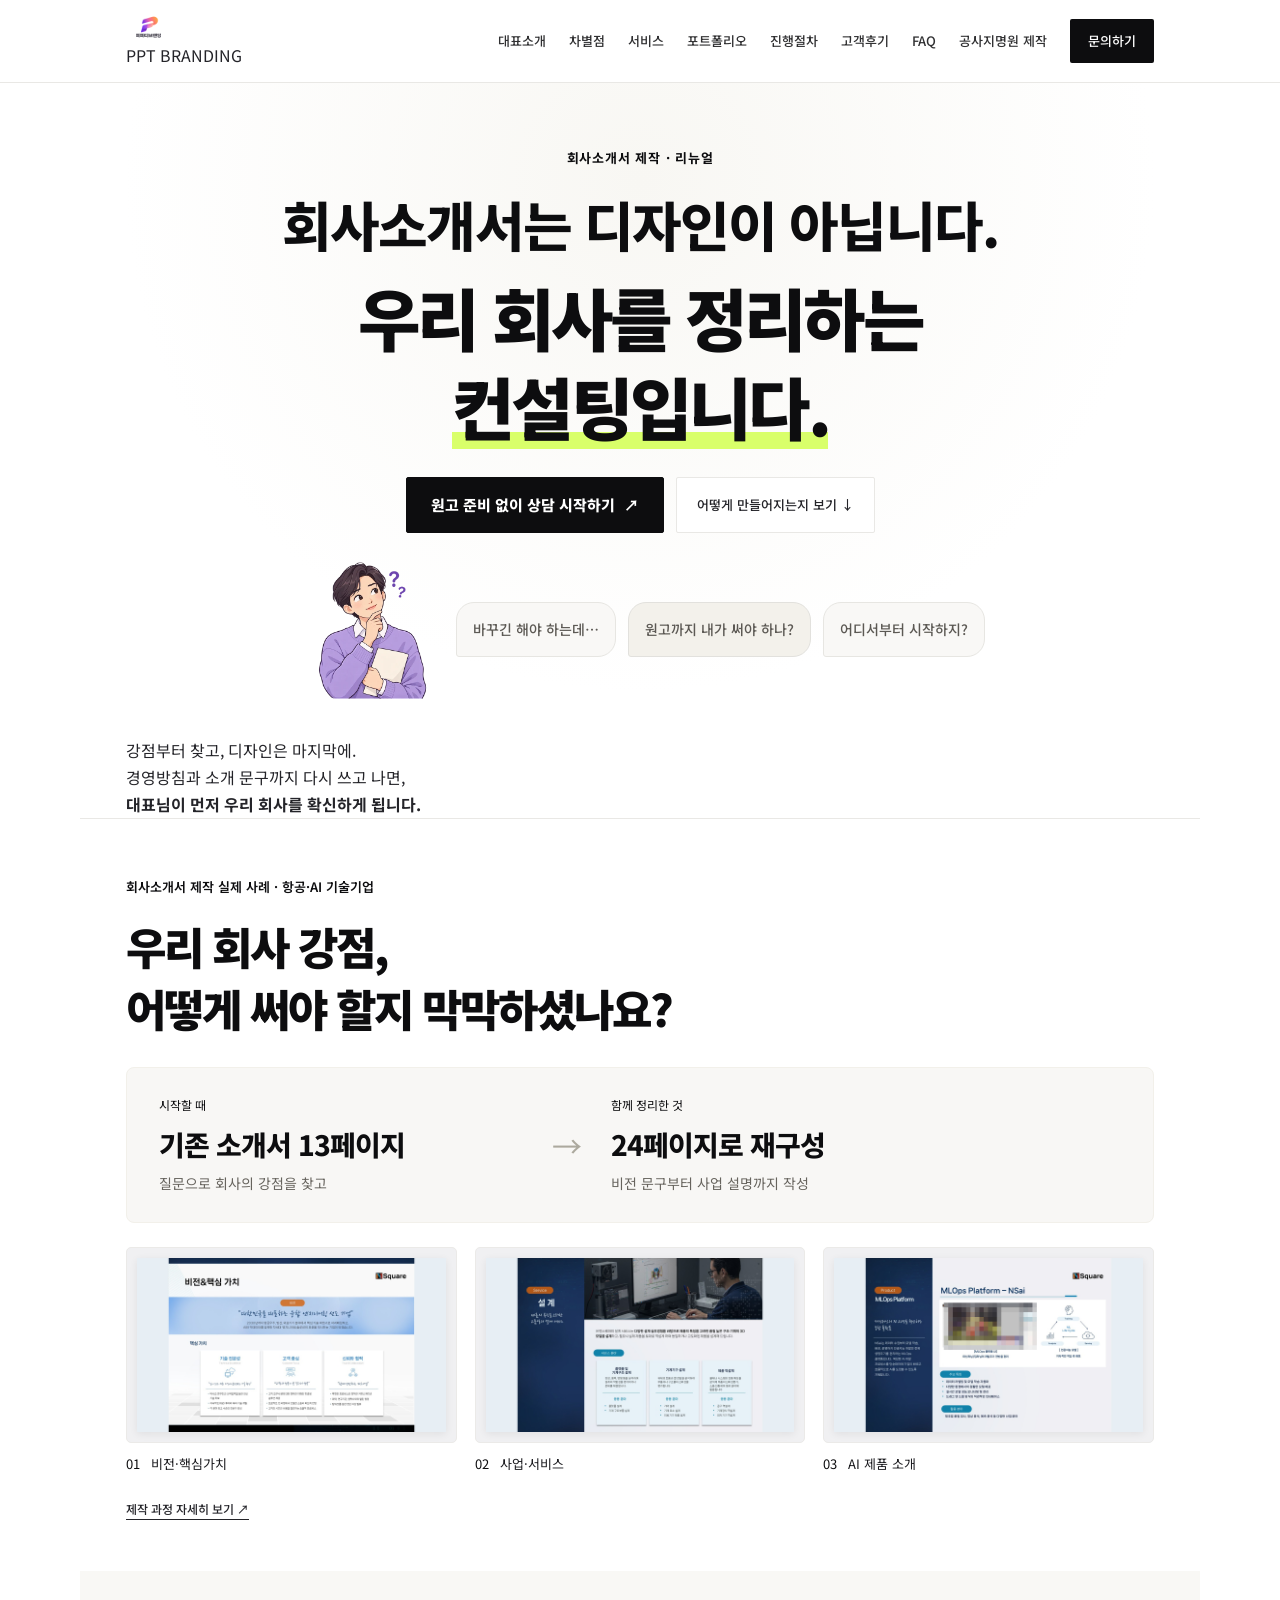
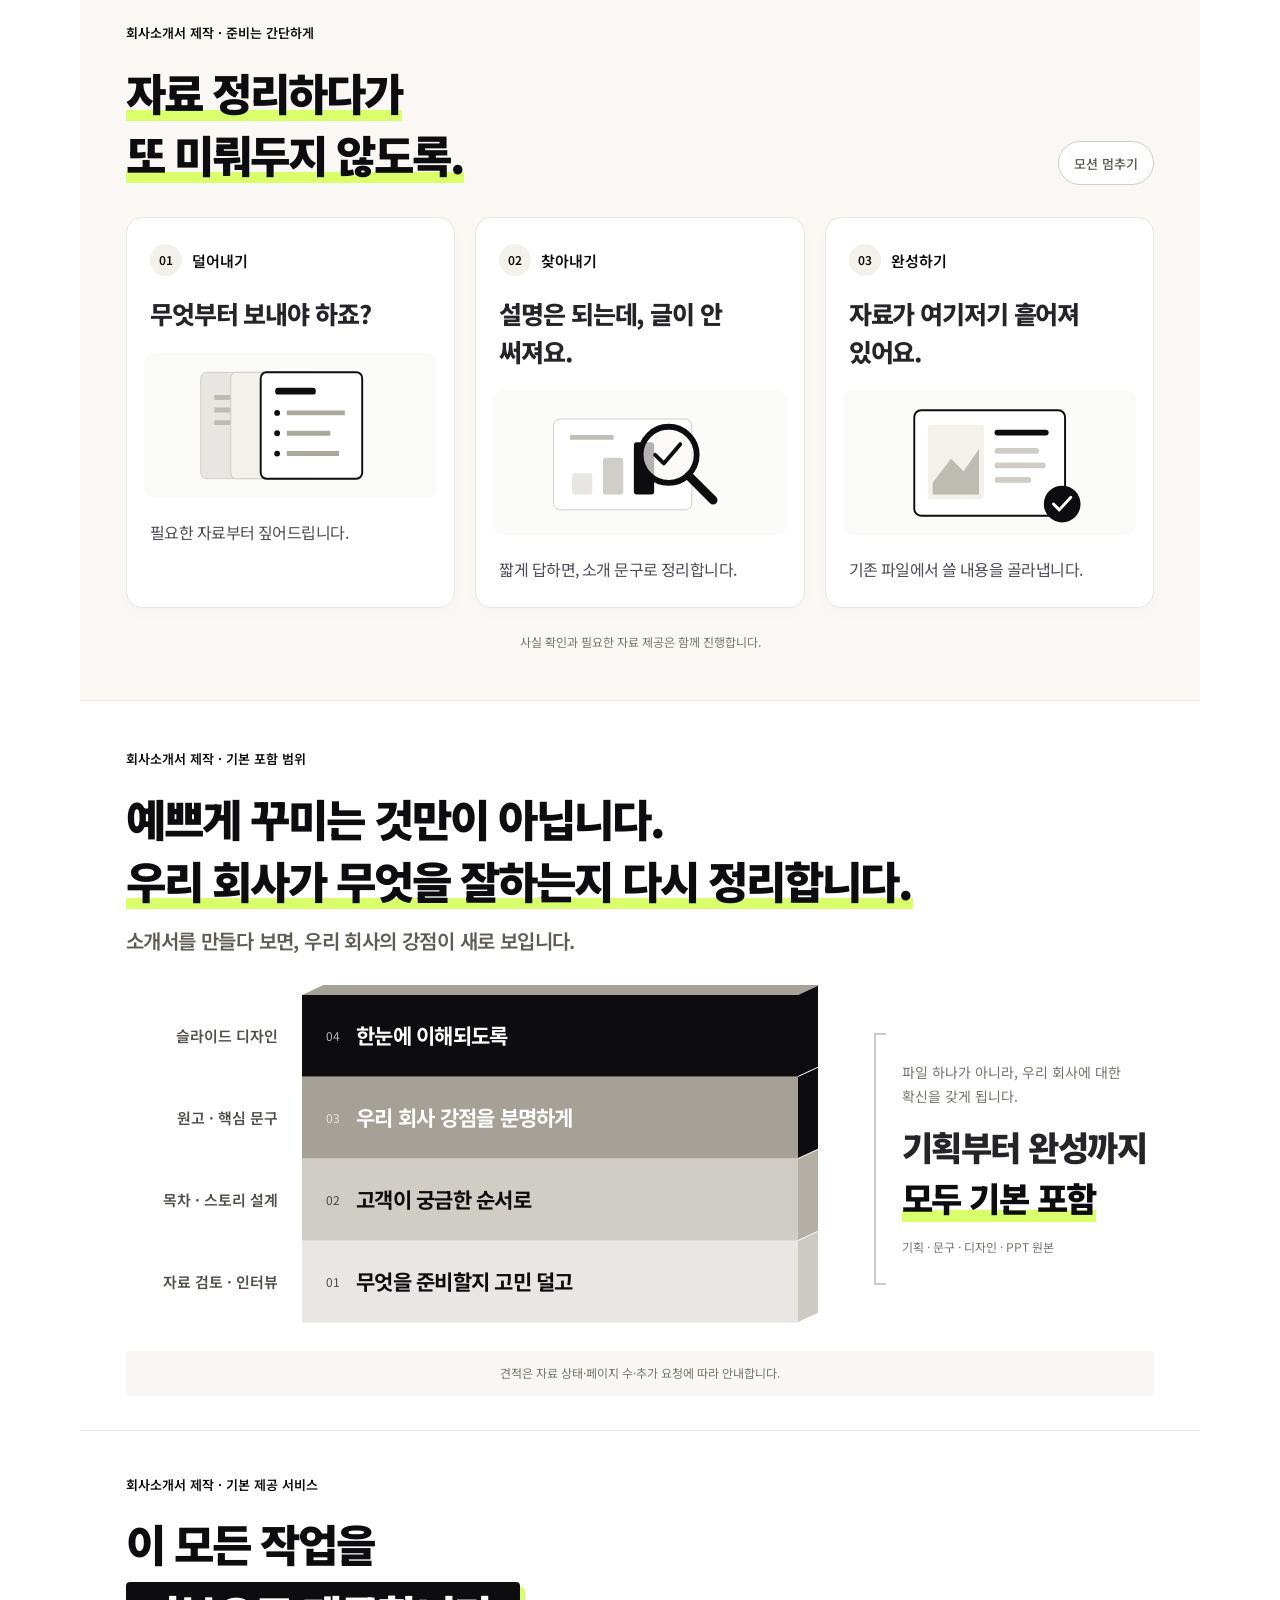
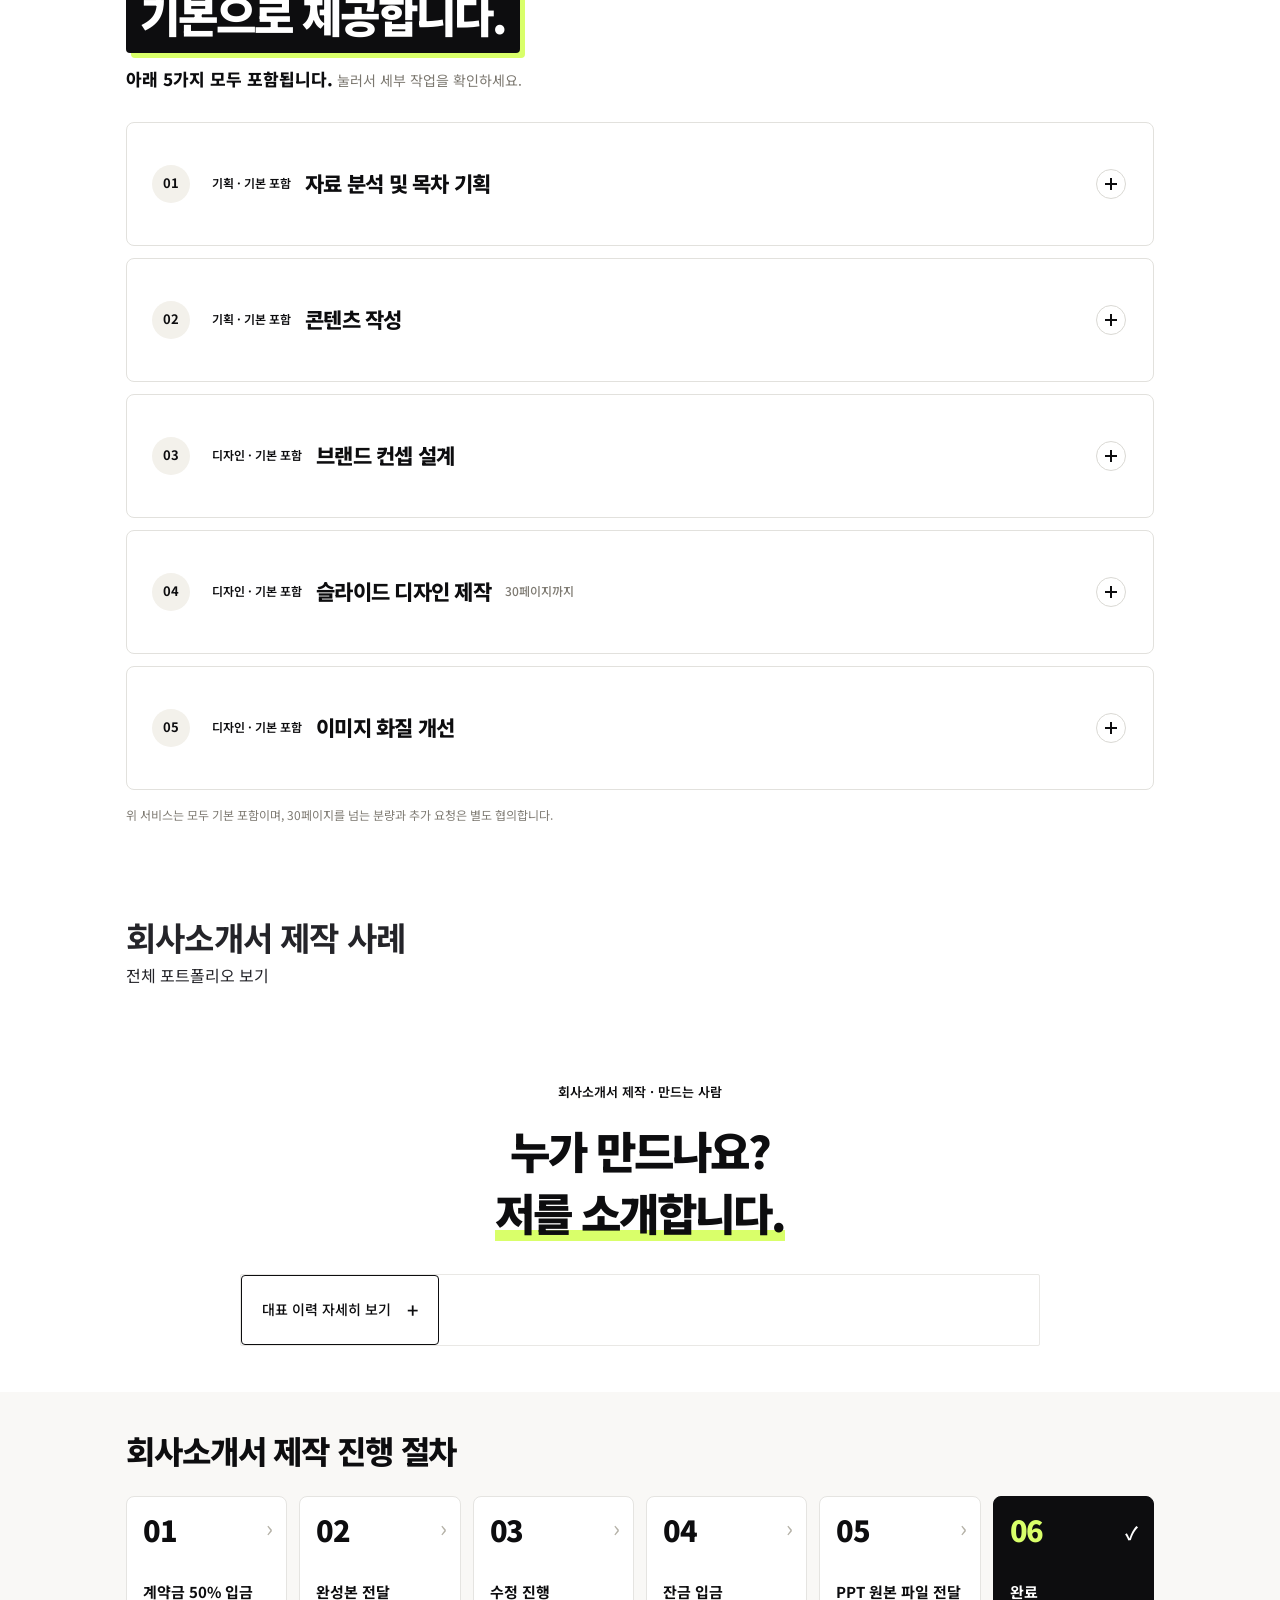
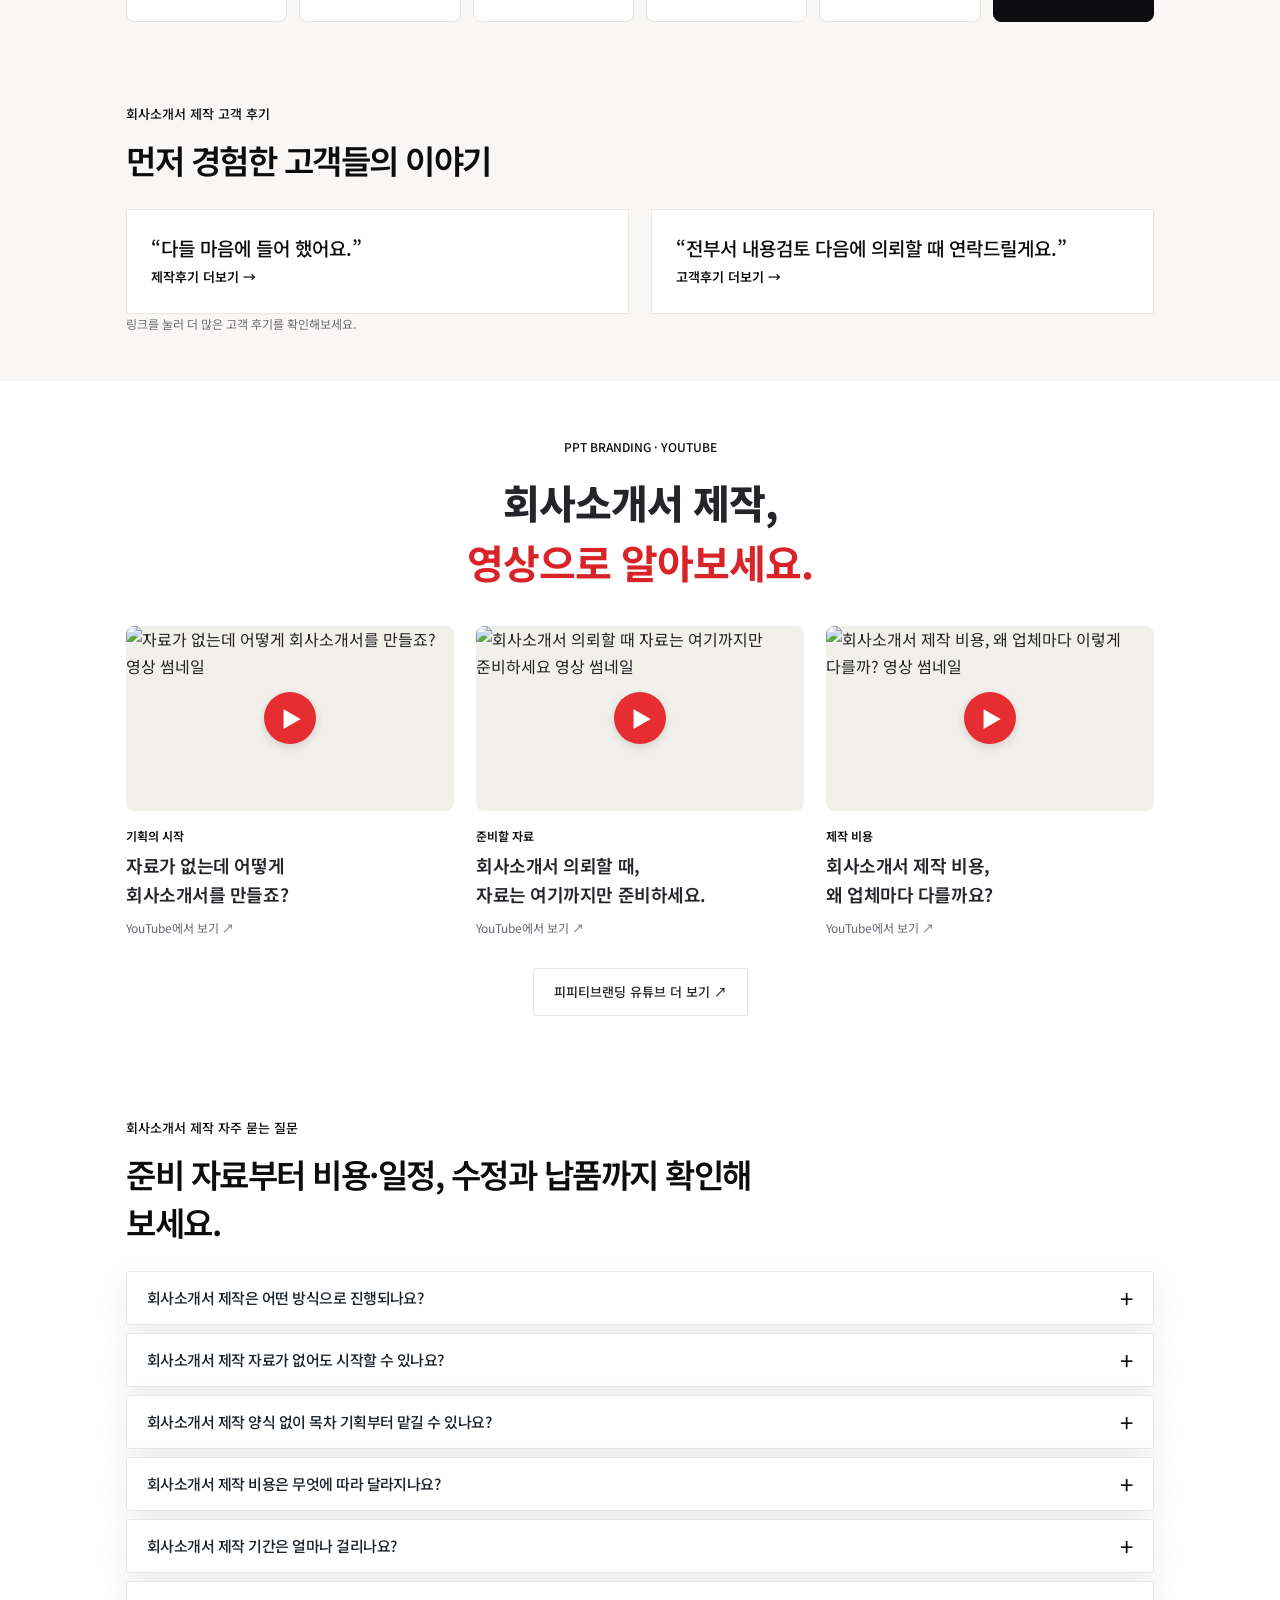
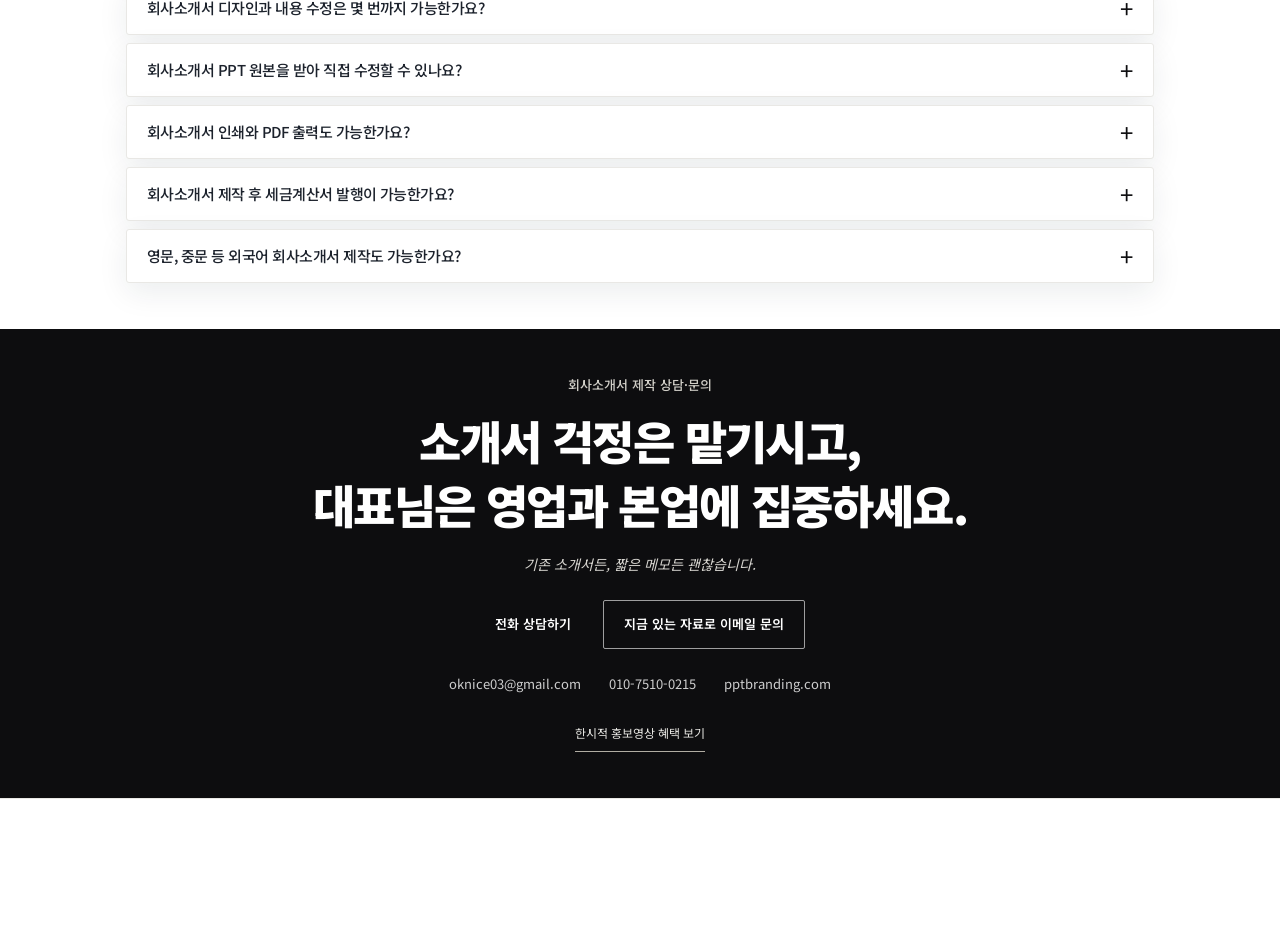
==== commit 57fd824c: "Redesign homepage with ink and lime palette and consulting-focused copy Reframe the hero as company " ====
--- a/index.html
+++ b/index.html
@@ -4,19 +4,19 @@
 <meta charset="UTF-8">
 <meta name="viewport" content="width=device-width, initial-scale=1.0">
 <title>회사소개서 제작 | 기획·디자인 전문 피피티브랜딩</title>
-<meta name="description" content="회사소개서 제작·리뉴얼, 원고를 완성하고 오지 않으셔도 됩니다. 질문에 대한 짧은 답변과 기존 자료를 바탕으로 대표가 내용 기획·목차·문구·디자인까지 함께 완성합니다.">
+<meta name="description" content="회사소개서는 문서 작업이 아니라 회사 정리 컨설팅입니다. 강점 발견부터 문구·디자인까지 기획자가 직접 합니다.">
 <link rel="canonical" href="https://pptbranding.com/">
 
 <meta property="og:type" content="website">
 <meta property="og:site_name" content="피피티브랜딩">
 <meta property="og:title" content="회사소개서 제작 | 기획·디자인 전문 피피티브랜딩">
-<meta property="og:description" content="회사소개서 제작·리뉴얼, 원고를 완성하고 오지 않으셔도 됩니다. 질문에 대한 짧은 답변과 기존 자료를 바탕으로 대표가 내용 기획·목차·문구·디자인까지 함께 완성합니다.">
+<meta property="og:description" content="회사소개서는 문서 작업이 아니라 회사 정리 컨설팅입니다. 강점 발견부터 문구·디자인까지 기획자가 직접 합니다.">
 <meta property="og:url" content="https://pptbranding.com/">
 <meta property="og:image" content="https://pptbranding.com/assets/img/logo.png">
 <meta property="og:locale" content="ko_KR">
 <meta name="twitter:card" content="summary_large_image">
 <meta name="twitter:title" content="회사소개서 제작 | 기획·디자인 전문 피피티브랜딩">
-<meta name="twitter:description" content="회사소개서 제작·리뉴얼, 원고를 완성하고 오지 않으셔도 됩니다. 질문에 대한 짧은 답변과 기존 자료를 바탕으로 대표가 내용 기획·목차·문구·디자인까지 함께 완성합니다.">
+<meta name="twitter:description" content="회사소개서는 문서 작업이 아니라 회사 정리 컨설팅입니다. 강점 발견부터 문구·디자인까지 기획자가 직접 합니다.">
 <meta name="twitter:image" content="https://pptbranding.com/assets/img/logo.png">
 
 <meta name="naver-site-verification" content="36bccffeed3330a46adf15e49f3b6aa7e41fa515" />
@@ -24,7 +24,7 @@
 <link rel="icon" href="assets/img/logo.png">
 <link rel="preconnect" href="https://fonts.googleapis.com">
 <link rel="preconnect" href="https://fonts.gstatic.com" crossorigin>
-<link rel="stylesheet" href="https://fonts.googleapis.com/css2?family=Noto+Sans+KR:wght@400;500;600;700&display=swap">
+<link rel="stylesheet" href="https://fonts.googleapis.com/css2?family=Noto+Sans+KR:wght@400;500;600;700;800;900&display=swap">
 <link rel="stylesheet" href="css/style.css">
 <script type="application/ld+json">
 {
@@ -159,17 +159,20 @@
 <main id="main">
 <section class="pb-wrap pb-hero pb-renew-hero" id="hero" aria-label="회사소개서 제작과 리뉴얼">
     <p class="pb-eyebrow">회사소개서 제작 · 리뉴얼</p>
-    <h1><span class="pb-hero-topic">회사소개서 바꿔야 하는데,</span><span id="pb-headline">또 내 일이 될까 봐<br><em>미루고 계셨나요?</em></span></h1>
-
-    <p class="pb-renew-promise">제가 묻겠습니다.<br class="pb-mobile-break"> <strong>편하게 답해주세요.</strong></p>
-    <p class="pb-renew-support">이메일로 짧게 답해주세요.<br>기획·문구·디자인은 제가 맡겠습니다.</p>
+    <h1><span class="pb-hero-topic">회사소개서는 디자인이 아닙니다.</span><span id="pb-headline">우리 회사를 정리하는<br><em>컨설팅입니다.</em></span></h1>
+
+
     <div class="pb-actions"><a class="pb-action pb-action-primary" href="#contact">원고 준비 없이 상담 시작하기 <span aria-hidden="true">↗</span></a><a class="pb-action" href="#planning-case">어떻게 만들어지는지 보기 ↓</a></div>
 
     <div class="pb-concern" aria-label="이런 준비 부담이 있으신가요?"><img class="pb-concern-character" src="/assets/img/curious-client-v1.webp" width="480" height="480" alt="자료를 들고 회사소개서 준비를 고민하는 캐릭터" decoding="async"><div class="pb-concern-questions"><p>바꾸긴 해야 하는데…</p><p>원고까지 내가 써야 하나?</p><p>어디서부터 시작하지?</p></div></div>
   </section>
+<section class="pb-wrap pb-statement" id="approach" aria-label="진행 방식">
+    <p class="pb-statement-tag">강점부터 찾고, 디자인은 마지막에.</p>
+    <p class="pb-statement-body">경영방침과 소개 문구까지 다시 쓰고 나면,<br><strong>대표님이 먼저 우리 회사를 확신하게 됩니다.</strong></p>
+  </section>
 <section class="pb-wrap pb-section pb-proof" id="planning-case" aria-labelledby="proof-title">
-    <div class="pb-proof-heading"><h2 id="proof-title"><span class="pb-kicker">회사소개서 제작 실제 사례 · 항공·AI 기술기업</span><span class="pb-highlight">답변이 회사의 이야기가 됩니다.</span></h2></div>
-    <div class="pb-proof-story"><div><span class="pb-proof-label">시작할 때</span><h3>기존 소개서 13페이지</h3><p>자료 검토와 핵심 질문</p></div><span class="pb-proof-arrow" aria-hidden="true">→</span><div><span class="pb-proof-label">함께 정리한 것</span><h3>24페이지로 재구성</h3><p>비전 문구·사업 구성 완성</p></div></div>
+    <div class="pb-proof-heading"><h2 id="proof-title"><span class="pb-kicker">회사소개서 제작 실제 사례 · 항공·AI 기술기업</span><span class="pb-highlight">우리 회사 강점,<br>어떻게 써야 할지 막막하셨나요?</span></h2></div>
+    <div class="pb-proof-story"><div><span class="pb-proof-label">시작할 때</span><h3>기존 소개서 13페이지</h3><p>질문으로 회사의 강점을 찾고</p></div><span class="pb-proof-arrow" aria-hidden="true">→</span><div><span class="pb-proof-label">함께 정리한 것</span><h3>24페이지로 재구성</h3><p>비전 문구부터 사업 설명까지 작성</p></div></div>
     <div class="pb-proof-pages">
       <figure><a href="/assets/img/cases/293-02.jpg" target="_blank" rel="noopener"><img src="/assets/img/cases/293-02.jpg" width="1280" height="720" loading="lazy" alt="질문 답변을 바탕으로 새로 작성한 항공·AI 기업 비전과 핵심가치 페이지"></a><figcaption><span>01</span> 비전·핵심가치</figcaption></figure>
       <figure><a href="/assets/img/cases/293-03.jpg" target="_blank" rel="noopener"><img src="/assets/img/cases/293-03.jpg" width="1280" height="720" loading="lazy" alt="설계 업무를 세부 역할별로 정리한 실제 회사소개서 페이지"></a><figcaption><span>02</span> 사업·서비스</figcaption></figure>
@@ -179,64 +182,67 @@
   </section>
 <section class="pb-wrap pb-section pb-planning" id="services" aria-labelledby="planning-title"><span id="why" aria-hidden="true"></span>
     <div class="pb-planning-head">
-      <div><h2 id="planning-title"><span class="pb-kicker">회사소개서 제작 · 준비는 간단하게</span><span class="pb-highlight">원고부터 쓰지 않으셔도 됩니다.</span></h2></div>
+      <div><h2 id="planning-title"><span class="pb-kicker">회사소개서 제작 · 준비는 간단하게</span><span class="pb-highlight">자료 정리하다가<br>또 미뤄두지 않도록.</span></h2></div>
       <button class="pb-motion-toggle" type="button" aria-controls="planning-cards" aria-pressed="false" hidden>모션 멈추기</button>
     </div>
     <div class="pb-plan-grid" id="planning-cards">
       <article class="pb-plan-card">
         <p class="pb-plan-step"><span>01</span> 덜어내기</p>
-        <h3>무엇을 넣을지 막막할 때</h3>
+        <h3>무엇부터 보내야 하죠?</h3>
         <div class="pb-plan-art" aria-hidden="true">
-          <svg viewBox="0 0 280 150" focusable="false"><g class="pb-sort-sheet pb-sort-back"><rect x="47" y="20" width="85" height="110" rx="6" fill="#e2d9f0" stroke="#c7b5e0"/><path d="M61 46h56M61 59h42M61 72h48" stroke="#b6a2ce" stroke-width="5"/></g><g class="pb-sort-sheet pb-sort-mid"><rect x="78" y="20" width="85" height="110" rx="6" fill="#eee8f6" stroke="#c7b5e0"/></g><g><rect x="109" y="20" width="105" height="110" rx="6" fill="white" stroke="#7549bd" stroke-width="2"/><rect x="124" y="36" width="42" height="7" rx="3" fill="#7549bd"/><g stroke="#9e81c7" stroke-width="5"><path d="M136 62h60M136 83h45M136 104h54"/></g><g fill="#7549bd"><circle cx="126" cy="62" r="3"/><circle cx="126" cy="83" r="3"/><circle cx="126" cy="104" r="3"/></g></g></svg>
-        </div>
-        <p class="pb-plan-body">필요한 내용을 먼저 질문합니다.</p>
+          <svg viewBox="0 0 280 150" focusable="false"><g class="pb-sort-sheet pb-sort-back"><rect x="47" y="20" width="85" height="110" rx="6" fill="#e7e6e2" stroke="#cfcdc6"/><path d="M61 46h56M61 59h42M61 72h48" stroke="#bebbb2" stroke-width="5"/></g><g class="pb-sort-sheet pb-sort-mid"><rect x="78" y="20" width="85" height="110" rx="6" fill="#f3f1eb" stroke="#cfcdc6"/></g><g><rect x="109" y="20" width="105" height="110" rx="6" fill="white" stroke="#0d0d0f" stroke-width="2"/><rect x="124" y="36" width="42" height="7" rx="3" fill="#0d0d0f"/><g stroke="#aba89d" stroke-width="5"><path d="M136 62h60M136 83h45M136 104h54"/></g><g fill="#0d0d0f"><circle cx="126" cy="62" r="3"/><circle cx="126" cy="83" r="3"/><circle cx="126" cy="104" r="3"/></g></g></svg>
+        </div>
+        <p class="pb-plan-body">필요한 자료부터 짚어드립니다.</p>
 
       </article>
       <article class="pb-plan-card">
         <p class="pb-plan-step"><span>02</span> 찾아내기</p>
-        <h3>글로 쓰기 어려울 때</h3>
+        <h3>설명은 되는데, 글이 안 써져요.</h3>
         <div class="pb-plan-art" aria-hidden="true">
-          <svg viewBox="0 0 280 150" focusable="false"><rect x="51" y="30" width="143" height="94" rx="7" fill="white" stroke="#c7b5e0"/><path d="M68 49h45" stroke="#b8a3d3" stroke-width="5"/><rect x="70" y="86" width="21" height="22" rx="3" fill="#e2d9f0"/><rect x="102" y="70" width="21" height="38" rx="3" fill="#c7b1e7"/><rect x="134" y="54" width="21" height="54" rx="3" fill="#7549bd"/><g class="pb-evidence-lens"><circle cx="170" cy="67" r="29" fill="#f6f0ff" fill-opacity=".7" stroke="#7549bd" stroke-width="6"/><path d="m191 89 25 25" stroke="#7549bd" stroke-width="9" stroke-linecap="round"/><path d="m156 67 9 9 17-20" fill="none" stroke="#7549bd" stroke-width="4" stroke-linecap="round" stroke-linejoin="round"/></g></svg>
-        </div>
-        <p class="pb-plan-body">짧은 답변을 소개 문구로 정리합니다.</p>
+          <svg viewBox="0 0 280 150" focusable="false"><rect x="51" y="30" width="143" height="94" rx="7" fill="white" stroke="#cfcdc6"/><path d="M68 49h45" stroke="#c0beb6" stroke-width="5"/><rect x="70" y="86" width="21" height="22" rx="3" fill="#e7e6e2"/><rect x="102" y="70" width="21" height="38" rx="3" fill="#d0cec8"/><rect x="134" y="54" width="21" height="54" rx="3" fill="#0d0d0f"/><g class="pb-evidence-lens"><circle cx="170" cy="67" r="29" fill="#f9f8f6" fill-opacity=".7" stroke="#0d0d0f" stroke-width="6"/><path d="m191 89 25 25" stroke="#0d0d0f" stroke-width="9" stroke-linecap="round"/><path d="m156 67 9 9 17-20" fill="none" stroke="#0d0d0f" stroke-width="4" stroke-linecap="round" stroke-linejoin="round"/></g></svg>
+        </div>
+        <p class="pb-plan-body">짧게 답하면, 소개 문구로 정리합니다.</p>
 
       </article>
       <article class="pb-plan-card">
         <p class="pb-plan-step"><span>03</span> 완성하기</p>
-        <h3>자료가 흩어져 있을 때</h3>
+        <h3>자료가 여기저기 흩어져 있어요.</h3>
         <div class="pb-plan-art" aria-hidden="true">
-          <svg viewBox="0 0 280 150" focusable="false"><rect x="62" y="21" width="156" height="109" rx="7" fill="white" stroke="#7549bd" stroke-width="2"/><rect x="76" y="36" width="58" height="77" rx="3" fill="#eee6f8"/><path d="m81 96 19-25 13 13 16-23v47H81z" fill="#b39ad7"/><g class="pb-compose-lines" stroke-linecap="round" stroke-width="6"><path d="M148 44h50" stroke="#7549bd"/><path d="M148 63h40M148 78h47M148 93h32" stroke="#c7b5e0"/></g><g class="pb-compose-check"><circle cx="215" cy="118" r="19" fill="#7549bd"/><path d="m206 118 6 6 12-13" fill="none" stroke="white" stroke-width="3" stroke-linecap="round" stroke-linejoin="round"/></g></svg>
-        </div>
-        <p class="pb-plan-body">남길 내용부터 골라 구성합니다.</p>
+          <svg viewBox="0 0 280 150" focusable="false"><rect x="62" y="21" width="156" height="109" rx="7" fill="white" stroke="#0d0d0f" stroke-width="2"/><rect x="76" y="36" width="58" height="77" rx="3" fill="#f3f1eb"/><path d="m81 96 19-25 13 13 16-23v47H81z" fill="#bebbb3"/><g class="pb-compose-lines" stroke-linecap="round" stroke-width="6"><path d="M148 44h50" stroke="#0d0d0f"/><path d="M148 63h40M148 78h47M148 93h32" stroke="#cfcdc6"/></g><g class="pb-compose-check"><circle cx="215" cy="118" r="19" fill="#0d0d0f"/><path d="m206 118 6 6 12-13" fill="none" stroke="white" stroke-width="3" stroke-linecap="round" stroke-linejoin="round"/></g></svg>
+        </div>
+        <p class="pb-plan-body">기존 파일에서 쓸 내용을 골라냅니다.</p>
 
       </article>
     </div>
   <p class="pb-responsibility">사실 확인과 필요한 자료 제공은 함께 진행합니다.</p></section>
-<section class="pb-wrap pb-section pb-method pb-included" id="included">
-    <div><h2><span class="pb-kicker">회사소개서 제작 · 기본 포함 범위</span><span class="pb-highlight">한 번 설명하고,<br>완성까지 맡기세요.</span></h2><p class="pb-included-note">기획·문구·디자인, 모두 기본 포함.</p></div>
-    <div class="pb-method-list"><div class="pb-method-row"><span>01</span><div><strong>기존 자료 검토 · 인터뷰</strong></div></div><div class="pb-method-row"><span>02</span><div><strong>목차 · 원고 · 핵심 문구 작성</strong></div></div><div class="pb-method-row"><span>03</span><div><strong>디자인 · PPT 원본 전달</strong></div></div></div>
+<section class="pb-wrap pb-section pb-included pb-value-section" id="included" aria-labelledby="value-title">
+    <div class="pb-value-heading"><h2 id="value-title"><span class="pb-kicker">회사소개서 제작 · 기본 포함 범위</span>예쁘게 꾸미는 것만이 아닙니다.<br><span class="pb-highlight">우리 회사가 무엇을 잘하는지 다시 정리합니다.</span></h2><p class="pb-value-lead">소개서를 만들다 보면, 우리 회사의 강점이 새로 보입니다.</p></div>
+    <div class="pb-value-layout">
+      <ul class="pb-value-stack" aria-label="회사소개서 제작에 포함된 서비스와 고객 가치">
+        <li class="pb-value-tier pb-value-design"><span class="pb-value-service">슬라이드 디자인</span><div class="pb-value-block"><span class="pb-value-index" aria-hidden="true">04</span><strong>한눈에 이해되도록</strong></div></li>
+        <li class="pb-value-tier pb-value-copy"><span class="pb-value-service">원고 · 핵심 문구</span><div class="pb-value-block"><span class="pb-value-index" aria-hidden="true">03</span><strong>우리 회사 강점을 분명하게</strong></div></li>
+        <li class="pb-value-tier pb-value-outline"><span class="pb-value-service">목차 · 스토리 설계</span><div class="pb-value-block"><span class="pb-value-index" aria-hidden="true">02</span><strong>고객이 궁금한 순서로</strong></div></li>
+        <li class="pb-value-tier pb-value-review"><span class="pb-value-service">자료 검토 · 인터뷰</span><div class="pb-value-block"><span class="pb-value-index" aria-hidden="true">01</span><strong>무엇을 준비할지 고민 덜고</strong></div></li>
+      </ul>
+      <aside class="pb-value-total" aria-label="기본 제공 범위"><p>파일 하나가 아니라, 우리 회사에 대한 확신을 갖게 됩니다.</p><strong>기획부터 완성까지<br><em>모두 기본 포함</em></strong><span>기획 · 문구 · 디자인 · PPT 원본</span></aside>
+    </div>
+    <p class="pb-value-note">견적은 자료 상태·페이지 수·추가 요청에 따라 안내합니다.</p>
+  </section>
+<section class="pb-wrap pb-section pb-service-scope" id="service-scope" aria-labelledby="scope-title">
+    <div class="pb-scope-heading"><h2 id="scope-title"><span class="pb-kicker">회사소개서 제작 · 기본 제공 서비스</span>이 모든 작업을<br><span class="pb-highlight">기본으로 제공합니다.</span></h2><p><strong>아래 5가지 모두 포함됩니다.</strong> 눌러서 세부 작업을 확인하세요.</p></div>
+    <div class="pb-scope-list">
+      <details class="pb-scope-item" id="scope-planning"><summary><span class="pb-scope-number">01</span><span class="pb-scope-name"><span class="pb-scope-category">기획 · 기본 포함</span><strong>자료 분석 및 목차 기획</strong></span><span class="pb-scope-toggle" aria-hidden="true"></span></summary><div class="pb-scope-body"><ul><li><strong>중복 자료 정리</strong> 및 누락 정보 구조 보완</li><li><strong>새로운 전체 구조(목차) 설계</strong></li></ul></div></details>
+      <details class="pb-scope-item" id="scope-content"><summary><span class="pb-scope-number">02</span><span class="pb-scope-name"><span class="pb-scope-category">기획 · 기본 포함</span><strong>콘텐츠 작성</strong></span><span class="pb-scope-toggle" aria-hidden="true"></span></summary><div class="pb-scope-body"><ul><li>각 페이지별 <strong>제목·설명 문구 재작성</strong></li><li>회사 소개 문장 <strong>톤 정리 및 통일</strong></li><li>전달력 중심의 <strong>문구 최적화(브랜딩)</strong></li><li><strong>회사 홍보 카피 1개안 제공</strong></li><li><strong>회사 강점·사업 소개 정리</strong></li><li><strong>비전·경영철학 문구 제작 및 정리(브랜딩)</strong></li></ul></div></details>
+      <details class="pb-scope-item" id="scope-concept"><summary><span class="pb-scope-number">03</span><span class="pb-scope-name"><span class="pb-scope-category">디자인 · 기본 포함</span><strong>브랜드 컨셉 설계</strong></span><span class="pb-scope-toggle" aria-hidden="true"></span></summary><div class="pb-scope-body"><ul><li><strong>표지·레이아웃 디자인</strong> — 컨셉 <strong>2가지 제공</strong></li></ul></div></details>
+      <details class="pb-scope-item" id="scope-slides"><summary><span class="pb-scope-number">04</span><span class="pb-scope-name"><span class="pb-scope-category">디자인 · 기본 포함</span><strong>슬라이드 디자인 제작</strong><span class="pb-scope-limit">30페이지까지</span></span><span class="pb-scope-toggle" aria-hidden="true"></span></summary><div class="pb-scope-body"><ul><li><strong>이미지 배치·정리·리터칭</strong></li><li><strong>페이지별 시각화</strong></li></ul></div></details>
+      <details class="pb-scope-item" id="scope-images"><summary><span class="pb-scope-number">05</span><span class="pb-scope-name"><span class="pb-scope-category">디자인 · 기본 포함</span><strong>이미지 화질 개선</strong></span><span class="pb-scope-toggle" aria-hidden="true"></span></summary><div class="pb-scope-body"><ul><li><strong>화질이 좋지 않은 이미지 선명화</strong></li></ul></div></details>
+    </div>
+    <p class="pb-scope-note">위 서비스는 모두 기본 포함이며, 30페이지를 넘는 분량과 추가 요청은 별도 협의합니다.</p>
   </section>
 <section class="section" id="portfolio"><div class="wrap"><h2>회사소개서 제작 사례</h2><p><a href="/portfolio/">전체 포트폴리오 보기</a></p></div></section>
-<section class="pb-wrap pb-section pb-specialty" id="specialty" aria-labelledby="specialty-title">
-    <div class="pb-specialty-copy">
-      <h2 id="specialty-title"><span class="pb-kicker">회사소개서 제작 · 전문 분야</span><strong class="pb-highlight">회사소개서 한 분야에 집중합니다.</strong></h2>
-      <p class="pb-specialty-lead">회사소개서·공사지명원·브랜드소개서.</p>
-
-
-    </div>
-    <aside class="pb-career-preview" aria-label="대표 이력 요약">
-
-      <p class="pb-career-heading">광고·브랜딩 경험을<br>회사소개서에 담습니다.</p>
-      <ul>
-        <li><span>광고·브랜딩</span><strong>대홍기획</strong><p>광고 제작 · 홍보 전략 · 브랜드 컨설팅</p></li>
-        <li><span>2014–2019</span><strong>PPT디자인 회사 운영</strong></li>
-        <li><span>2022–현재</span><strong>피피티브랜딩 대표</strong></li>
-      </ul>
-      <a class="pb-career-link" href="#about" data-open-credentials>대표 이력 자세히 보기 <span aria-hidden="true">↗</span></a>
-    </aside>
-  </section>
-<section class="section" id="about"><div class="wrap">
-    <div class="pb-profile"><img src="/assets/img/profile.png" alt="피피티브랜딩 대표" width="140" height="140" loading="lazy"><div><h2><span class="pb-kicker">회사소개서 제작 담당자와 전문성</span>기획과 디자인, 대표가 직접 진행합니다.</h2><p>산업디자인 전문회사 인증</p></div></div>
+<section class="section pb-maker-section" id="about" aria-labelledby="maker-title"><div class="wrap"><span id="specialty" aria-hidden="true"></span>
+    <div class="pb-maker-heading"><h2 id="maker-title"><span class="pb-kicker">회사소개서 제작 · 만드는 사람</span>누가 만드나요?<br><strong class="pb-highlight">저를 소개합니다.</strong></h2></div>
+    <!--REPRESENTATIVE_VIDEO-->
     <details class="pb-credentials"><summary>대표 이력 자세히 보기</summary>      <div class="timeline">
         <div class="timeline-item">
           <span class="timeline-year">2022 ~ 현재</span>
@@ -367,7 +373,7 @@
 <section class="section contact-section" id="contact">
     <div class="wrap contact-inner">
       <h2 class="section-eyebrow contact-eyebrow">회사소개서 제작 상담·문의</h2>
-      <h3 class="contact-title">지금 있는 자료부터 보여주세요.</h3>
+      <h3 class="contact-title">소개서 걱정은 맡기시고,<br>대표님은 영업과 본업에 집중하세요.</h3>
       <p class="contact-tagline">기존 소개서든, 짧은 메모든 괜찮습니다.</p>
 
       <div class="contact-buttons">
@@ -391,8 +397,8 @@
     <p class="pb-popup-duration">15~30<span>초</span></p>
     <p id="video-event-description">회사의 핵심을 짧은 영상으로.</p>
 
-    <a class="pb-popup-cta" href="#contact" data-event-contact>이벤트 적용 조건 문의하기 ↗</a>
-    <p class="pb-popup-note">적용 여부·제작 범위는 상담 시 확인해주세요.</p>
+
+
   </div>
   <div class="pb-popup-controls"><button type="button" data-event-today>오늘 하루 보지 않기</button><button type="button" data-event-close>닫기</button></div>
 </dialog>
--- a/css/home.css
+++ b/css/home.css
@@ -1,4 +1,4 @@
-.service-home{--pb-violet:#7549bd;--pb-ink:#242429;--pb-muted:#6c6b72;--pb-soft:#f7f7f8;--pb-line:#e6e5e9;font-family:'Noto Sans KR',-apple-system,BlinkMacSystemFont,'Segoe UI','Malgun Gothic',sans-serif;color:var(--pb-ink);background:#fff;line-height:1.7;word-break:keep-all;overflow-wrap:break-word;color-scheme:light;-webkit-font-smoothing:antialiased}
+.service-home{--pb-violet:#0d0d0f;--pb-ink:#242429;--pb-muted:#6c6b72;--pb-soft:#f7f7f8;--pb-line:#e9e8e5;font-family:'Noto Sans KR',-apple-system,BlinkMacSystemFont,'Segoe UI','Malgun Gothic',sans-serif;color:var(--pb-ink);background:#fff;line-height:1.7;word-break:keep-all;overflow-wrap:break-word;color-scheme:light;-webkit-font-smoothing:antialiased}
 .service-home *{box-sizing:border-box}
 .service-home h1,.service-home h2,.service-home h3,.service-home p,.service-home figure{margin:0}
 .service-home a{color:inherit;text-decoration:none}
@@ -14,8 +14,8 @@
 .service-home .pb-hero-topic{display:block;font-size:20px;font-weight:600;letter-spacing:-.035em;margin-bottom:15px;color:var(--pb-violet)}
 .service-home .pb-highlight{color:var(--pb-violet)}
 .service-home h1 .pb-highlight{color:var(--pb-ink)}
-.service-home .pb-sub{font-size:19px;font-weight:600;color:#353039;line-height:1.9;margin-top:25px;letter-spacing:-.025em}
-.service-home .pb-sub strong{color:#6c3daf;font-weight:700;text-decoration:underline;text-decoration-color:#d9c9ed;text-decoration-thickness:4px;text-underline-offset:5px}
+.service-home .pb-sub{font-size:19px;font-weight:600;color:#0d0d0f;line-height:1.9;margin-top:25px;letter-spacing:-.025em}
+.service-home .pb-sub strong{color:#0d0d0f;font-weight:700;text-decoration:underline;text-decoration-color:#d9ff6a;text-decoration-thickness:4px;text-underline-offset:5px}
 .service-home .pb-actions{display:flex;justify-content:center;gap:12px;flex-wrap:wrap;margin-top:27px}
 .service-home .pb-action{display:inline-flex;align-items:center;justify-content:center;gap:9px;padding:12px 20px;border:1px solid var(--pb-line);border-radius:2px;font-size:13px;font-weight:500;min-height:46px;background:#fff}
 .service-home .pb-action-primary{background:var(--pb-ink);color:#fff;border-color:var(--pb-ink)}
@@ -33,11 +33,11 @@
 .service-home .pb-difference .pb-key{font-size:11px;color:var(--pb-muted);margin-top:21px;padding-top:12px;border-top:1px solid var(--pb-line);font-weight:400}
 .service-home .pb-video-section{background:var(--pb-soft)}
 .service-home .pb-video-grid{display:grid;grid-template-columns:1.05fr 1fr;gap:38px;align-items:center}
-.service-home .pb-video-frame{display:flex;flex-direction:column;justify-content:space-between;aspect-ratio:1.65;background:#eeecf2;padding:28px;border-left:3px solid var(--pb-violet)}
+.service-home .pb-video-frame{display:flex;flex-direction:column;justify-content:space-between;aspect-ratio:1.65;background:#f3f1eb;padding:28px;border-left:3px solid var(--pb-violet)}
 .service-home .pb-video-label{font-size:10px;letter-spacing:.1em;color:var(--pb-muted)}
 .service-home .pb-video-title{font-size:26px;font-weight:500;line-height:1.4;letter-spacing:-.04em;margin:14px 0}
 .service-home .pb-play{display:flex;align-items:center;gap:9px;font-size:12px}
-.service-home .pb-play-symbol{display:inline-flex;align-items:center;justify-content:center;width:30px;height:30px;border:1px solid #b6adc4;border-radius:50%;font-size:10px;color:var(--pb-violet)}
+.service-home .pb-play-symbol{display:inline-flex;align-items:center;justify-content:center;width:30px;height:30px;border:1px solid #bebbb3;border-radius:50%;font-size:10px;color:var(--pb-violet)}
 .service-home .pb-video-note{font-size:11px;color:var(--pb-muted);margin-top:8px}
 .service-home .pb-section-head{display:flex;align-items:end;justify-content:space-between;gap:20px}
 .service-home .pb-text-link{font-size:12px;font-weight:500;text-decoration:underline;text-underline-offset:5px}
@@ -90,8 +90,8 @@
 .service-home .pb-concern{margin:28px auto 0;display:flex;align-items:center;justify-content:center;gap:18px;max-width:860px;text-align:left}
 .service-home .pb-concern-character{display:block;flex:0 0 142px;width:142px;height:142px;object-fit:contain}
 .service-home .pb-concern-questions{display:flex;align-items:center;gap:12px}
-.service-home .pb-concern-questions p{position:relative;padding:15px 16px;border:1px solid #e3daef;border-radius:18px 18px 18px 3px;background:#f7f3fc;color:#55416f;font-size:14px;font-weight:500;line-height:1.65}
-.service-home .pb-concern-questions p:nth-child(2){background:#eee5f9;border-color:#ded0ef}
+.service-home .pb-concern-questions p{position:relative;padding:15px 16px;border:1px solid #e7e6e2;border-radius:18px 18px 18px 3px;background:#f9f8f6;color:#5c5954;font-size:14px;font-weight:500;line-height:1.65}
+.service-home .pb-concern-questions p:nth-child(2){background:#f3f1eb;border-color:#e2e1dd}
 @media(max-width:800px){
 .service-home .pb-concern{gap:10px;max-width:430px;margin-top:24px}
 .service-home .pb-concern-character{flex-basis:112px;width:112px;height:140px}
@@ -102,26 +102,26 @@
 .service-home .pb-concern-character{flex-basis:80px;width:80px;height:120px}
 .service-home .pb-concern-questions p{font-size:12px;padding:9px 10px}
 }
-.service-home #services{background:#f6f4fa;color:#242429;padding-top:52px;padding-bottom:48px}
+.service-home #services{background:#f9f8f5;color:#242429;padding-top:52px;padding-bottom:48px}
 .service-home .pb-planning-head{display:flex;align-items:flex-end;justify-content:space-between;gap:24px}
 .service-home #services h2{text-align:left;font-size:clamp(29px,3.5vw,40px);font-weight:700;line-height:1.4}
-.service-home #services h2 .pb-highlight{color:#6c3daf;box-shadow:none}
-.service-home #services .pb-kicker{color:#6c3daf;font-size:14px;font-weight:600}
+.service-home #services h2 .pb-highlight{color:#0d0d0f;box-shadow:none}
+.service-home #services .pb-kicker{color:#0d0d0f;font-size:14px;font-weight:600}
 .service-home #services .pb-intro{text-align:left;color:#57525f;font-size:17px;line-height:1.85;margin-top:18px}
-.service-home .pb-motion-toggle{flex:none;min-height:44px;padding:10px 15px;border:1px solid #c9bfd8;border-radius:24px;background:#fff;color:#534568;font-family:inherit;font-size:13px;font-weight:500;cursor:pointer}
+.service-home .pb-motion-toggle{flex:none;min-height:44px;padding:10px 15px;border:1px solid #d0cec7;border-radius:24px;background:#fff;color:#5b5852;font-family:inherit;font-size:13px;font-weight:500;cursor:pointer}
 .service-home .pb-motion-toggle[hidden]{display:none}
-.service-home .pb-motion-toggle:hover{border-color:#7549bd;color:#6c3daf}
-.service-home .pb-motion-toggle:focus-visible{outline:3px solid #7549bd;outline-offset:4px}
+.service-home .pb-motion-toggle:hover{border-color:#0d0d0f;color:#0d0d0f}
+.service-home .pb-motion-toggle:focus-visible{outline:3px solid #0d0d0f;outline-offset:4px}
 .service-home .pb-motion-toggle:disabled{cursor:default}
 .service-home .pb-plan-grid{display:grid;grid-template-columns:repeat(3,minmax(0,1fr));gap:20px;margin-top:32px}
-.service-home .pb-plan-card{min-width:0;padding:26px 23px 22px;background:#fff;border:1px solid #e4deec;border-radius:16px;box-shadow:0 6px 18px #30204004}
-.service-home .pb-plan-step{display:flex;align-items:center;gap:10px;font-size:15px;font-weight:600;color:#6c3daf}
-.service-home .pb-plan-step span{display:inline-flex;align-items:center;justify-content:center;background:#eee7f8;width:32px;height:32px;border-radius:50%;font-size:12px}
+.service-home .pb-plan-card{min-width:0;padding:26px 23px 22px;background:#fff;border:1px solid #e7e6e3;border-radius:16px;box-shadow:0 6px 18px #0d0d0f04}
+.service-home .pb-plan-step{display:flex;align-items:center;gap:10px;font-size:15px;font-weight:600;color:#0d0d0f}
+.service-home .pb-plan-step span{display:inline-flex;align-items:center;justify-content:center;background:#f3f1ec;width:32px;height:32px;border-radius:50%;font-size:12px}
 .service-home .pb-plan-card h3{font-size:clamp(20px,2.25vw,25px);font-weight:700;color:#242429;line-height:1.5;margin-top:19px;letter-spacing:-.045em}
-.service-home .pb-plan-art{margin:20px -6px;background:#faf8fd;border-radius:10px;overflow:hidden}
+.service-home .pb-plan-art{margin:20px -6px;background:#fbfbfa;border-radius:10px;overflow:hidden}
 .service-home .pb-plan-art svg{display:block;width:100%;height:145px}
 .service-home .pb-plan-body{font-size:16px;line-height:1.85;color:#514c59;letter-spacing:-.035em}
-.service-home .pb-plan-output{margin-top:20px;padding-top:16px;border-top:1px solid #e8e3ef;font-size:13px;color:#6c3daf;font-weight:500}
+.service-home .pb-plan-output{margin-top:20px;padding-top:16px;border-top:1px solid #ebeae7;font-size:13px;color:#0d0d0f;font-weight:500}
 .service-home .pb-sort-sheet,.service-home .pb-evidence-lens,.service-home .pb-compose-lines,.service-home .pb-compose-check{transform-box:fill-box;transform-origin:center}
 .service-home .motion-ready .pb-sort-back{animation:pb-sort-back 7.2s ease-in-out infinite}
 .service-home .motion-ready .pb-sort-mid{animation:pb-sort-mid 7.2s ease-in-out infinite}
@@ -146,19 +146,19 @@
 @media(prefers-reduced-motion:reduce){.service-home .pb-planning .pb-plan-art *{animation:none!important}}
 .service-home .pb-specialty{display:grid;grid-template-columns:1.25fr 1fr;gap:50px;align-items:center;background:#fff;padding-top:58px;padding-bottom:58px}
 .service-home .pb-specialty h2{font-size:clamp(28px,3.2vw,36px);line-height:1.5}
-.service-home .pb-specialty-lead{font-size:21px;line-height:1.7;margin-top:22px;color:#29252f}
+.service-home .pb-specialty-lead{font-size:21px;line-height:1.7;margin-top:22px;color:#0d0d0f}
 .service-home .pb-specialty-lead strong{font-weight:700}
-.service-home .pb-specialty-body{font-size:15px;line-height:1.9;color:#625a6b;margin-top:16px}
-.service-home .pb-career-preview{padding:28px;background:#f7f4fb;border-top:3px solid #7549bd}
-.service-home .pb-career-label{font-size:13px;font-weight:600;color:#6c3daf}
+.service-home .pb-specialty-body{font-size:15px;line-height:1.9;color:#67645e;margin-top:16px}
+.service-home .pb-career-preview{padding:28px;background:#f9f8f6;border-top:3px solid #0d0d0f}
+.service-home .pb-career-label{font-size:13px;font-weight:600;color:#0d0d0f}
 .service-home .pb-career-heading{font-size:23px;font-weight:700;line-height:1.55;letter-spacing:-.025em;margin-top:10px}
 .service-home .pb-career-preview ul{padding:0;margin:22px 0;list-style:none;display:grid;gap:15px}
 .service-home .pb-career-preview li{display:grid;grid-template-columns:95px 1fr;gap:2px 12px;font-size:14px;line-height:1.7}
-.service-home .pb-career-preview li>span{font-size:12px;color:#71647e;padding-top:2px}
+.service-home .pb-career-preview li>span{font-size:12px;color:#77736b;padding-top:2px}
 .service-home .pb-career-preview li>strong{font-weight:600}
-.service-home .pb-career-preview li>p{grid-column:2;font-size:12px;color:#71647e}
-.service-home .pb-career-link{display:flex;justify-content:space-between;align-items:center;gap:10px;padding:12px 16px;background:#7549bd;color:#fff;font-size:14px;font-weight:600;min-height:46px}
-.service-home .pb-credentials summary{display:inline-flex;align-items:center;gap:16px;padding:12px 20px;border:1px solid #7549bd;color:#6c3daf;background:#fff;border-radius:4px;list-style:none;min-height:46px}
+.service-home .pb-career-preview li>p{grid-column:2;font-size:12px;color:#77736b}
+.service-home .pb-career-link{display:flex;justify-content:space-between;align-items:center;gap:10px;padding:12px 16px;background:#0d0d0f;color:#fff;font-size:14px;font-weight:600;min-height:46px}
+.service-home .pb-credentials summary{display:inline-flex;align-items:center;gap:16px;padding:12px 20px;border:1px solid #0d0d0f;color:#0d0d0f;background:#fff;border-radius:4px;list-style:none;min-height:46px}
 .service-home .pb-credentials summary::-webkit-details-marker{display:none}
 .service-home .pb-credentials summary::after{content:"+";font-size:20px}
 .service-home .pb-credentials[open] summary::after{content:"−"}
@@ -170,11 +170,11 @@
 .service-home .pb-youtube-heading .pb-intro{font-size:17px;color:#514c59;margin-top:18px}
 .service-home .pb-youtube-grid{display:grid;grid-template-columns:repeat(3,minmax(0,1fr));gap:22px;margin-top:34px}
 .service-home .pb-youtube-card{display:block;min-width:0}
-.service-home .pb-youtube-thumb{position:relative;aspect-ratio:16/9;border-radius:8px;overflow:hidden;background:#eeeaf3}
+.service-home .pb-youtube-thumb{position:relative;aspect-ratio:16/9;border-radius:8px;overflow:hidden;background:#f2f0eb}
 .service-home .pb-youtube-thumb img{display:block;width:100%;height:100%;object-fit:cover}
 .service-home .pb-youtube-play{position:absolute;left:50%;top:50%;transform:translate(-50%,-50%);display:flex;align-items:center;justify-content:center;width:52px;height:52px;border-radius:50%;padding-left:3px;background:#e52d32;color:#fff;font-size:21px;box-shadow:0 3px 10px #0002}
 .service-home .pb-youtube-card:hover .pb-youtube-play{background:#bf191e}
-.service-home .pb-youtube-topic{font-size:12px;color:#6c3daf;font-weight:600;margin-top:15px}
+.service-home .pb-youtube-topic{font-size:12px;color:#0d0d0f;font-weight:600;margin-top:15px}
 .service-home .pb-youtube-card h3{font-size:18px;font-weight:600;line-height:1.6;letter-spacing:-.025em;margin-top:5px}
 .service-home .pb-youtube-watch{display:block;font-size:12px;color:#6b6472;margin-top:9px}
 .service-home .pb-youtube-channel{text-align:center;margin-top:30px}
@@ -186,48 +186,48 @@
 .service-home .pb-youtube-card h3{font-size:19px}
 }
 @media(max-width:360px){.service-home .pb-career-preview{padding:20px}.service-home .pb-career-preview li{grid-template-columns:80px 1fr;gap:2px 8px}}
-.service-home .pb-video-frame{background:#fff;border:1px solid #ddd5e7;border-left:3px solid var(--pb-violet)}
-.service-home .pb-contact{background:#26183f;color:#fff}
-.service-home .pb-contact .pb-kicker{color:#c6a5f4}
-.service-home .pb-contact p{color:#d2c5e4}
-.service-home .pb-contact .pb-action{background:#fff;color:#26183f;border-color:#fff}
+.service-home .pb-video-frame{background:#fff;border:1px solid #e1dfdb;border-left:3px solid var(--pb-violet)}
+.service-home .pb-contact{background:#0d0d0f;color:#fff}
+.service-home .pb-contact .pb-kicker{color:#d1cfc8}
+.service-home .pb-contact p{color:#d8d6d1}
+.service-home .pb-contact .pb-action{background:#fff;color:#0d0d0f;border-color:#fff}
 .service-home .pb-action-primary{background:var(--pb-violet);border-color:var(--pb-violet)}
 @media(max-width:650px){.service-home #services{padding-top:32px;padding-bottom:30px}.service-home .pb-difference{gap:22px;margin-top:25px}}
-.service-home .pb-offer-banner{display:flex;justify-content:center;align-items:center;gap:8px 18px;flex-wrap:wrap;padding:13px 22px;background:#32105d;color:#fff;font-size:13px}
-.service-home .pb-offer-banner strong{font-weight:700;background:#d9ff6a;color:#251039;padding:3px 9px}
+.service-home .pb-offer-banner{display:flex;justify-content:center;align-items:center;gap:8px 18px;flex-wrap:wrap;padding:13px 22px;background:#0d0d0f;color:#fff;font-size:13px}
+.service-home .pb-offer-banner strong{font-weight:700;background:#d9ff6a;color:#0d0d0f;padding:3px 9px}
 .service-home .pb-offer-banner a{font-size:12px;text-decoration:underline;text-underline-offset:4px}
-.service-home .pb-event{position:relative;isolation:isolate;max-width:1120px;margin:0 auto;color:#fff;background:linear-gradient(120deg,transparent 68%,#ffffff09 68.15%,#ffffff09 70%,transparent 70.15%),radial-gradient(ellipse at 100% 30%,#9052ee 0,transparent 58%),#5120ba}
+.service-home .pb-event{position:relative;isolation:isolate;max-width:1120px;margin:0 auto;color:#fff;background:linear-gradient(120deg,transparent 68%,#ffffff09 68.15%,#ffffff09 70%,transparent 70.15%),radial-gradient(ellipse at 100% 30%,#a8a498 0,transparent 58%),#0d0d0f}
 .service-home .pb-event-inner{padding:30px 46px 0}
 .service-home .pb-event-top{display:flex;align-items:center;justify-content:space-between;gap:15px}
-.service-home .pb-event-badge{display:inline-block;background:#d9ff6a;color:#241139;padding:7px 17px;font-size:16px;font-weight:700;letter-spacing:-.035em;transform:rotate(-2deg)}
-.service-home .pb-event-brand{font-size:11px;letter-spacing:.13em;color:#e1ceff;font-weight:600}
+.service-home .pb-event-badge{display:inline-block;background:#d9ff6a;color:#0d0d0f;padding:7px 17px;font-size:16px;font-weight:700;letter-spacing:-.035em;transform:rotate(-2deg)}
+.service-home .pb-event-brand{font-size:11px;letter-spacing:.13em;color:#e8e7e5;font-weight:600}
 .service-home .pb-event-grid{display:grid;grid-template-columns:1.3fr 1fr;gap:38px;align-items:center;padding:28px 0 36px}
 .service-home .pb-event h2{line-height:1.13;letter-spacing:-.055em}
-.service-home .pb-event-audience{display:block;font-size:14px;font-weight:500;letter-spacing:-.02em;line-height:1.6;color:#e0ccff;margin-bottom:18px}
+.service-home .pb-event-audience{display:block;font-size:14px;font-weight:500;letter-spacing:-.02em;line-height:1.6;color:#e8e7e3;margin-bottom:18px}
 .service-home .pb-event-heading{display:block;font-size:clamp(38px,5vw,58px);font-weight:700}
 .service-home .pb-event-free{display:block;color:#d9ff6a;font-size:clamp(40px,5.8vw,68px);font-weight:700;margin-top:8px;letter-spacing:-.06em}
-.service-home .pb-event-lead{font-size:16px;line-height:1.8;color:#f0e6ff;margin-top:22px}
-.service-home .pb-event-cta{display:inline-flex;align-items:center;justify-content:space-between;gap:30px;min-height:50px;padding:14px 23px;background:#d9ff6a;color:#251039;font-size:15px;font-weight:700;margin-top:23px;border:1px solid #d9ff6a;border-radius:3px;transition:background .15s,color .15s}
+.service-home .pb-event-lead{font-size:16px;line-height:1.8;color:#f5f4f0;margin-top:22px}
+.service-home .pb-event-cta{display:inline-flex;align-items:center;justify-content:space-between;gap:30px;min-height:50px;padding:14px 23px;background:#d9ff6a;color:#0d0d0f;font-size:15px;font-weight:700;margin-top:23px;border:1px solid #d9ff6a;border-radius:3px;transition:background .15s,color .15s}
 .service-home .pb-event-cta:hover{background:#fff;border-color:#fff}
 .service-home .pb-event-cta:focus-visible,.service-home .pb-offer-banner a:focus-visible{outline-color:#fff}
-.service-home .pb-event-note{font-size:11px;color:#dac6fa;line-height:1.7;margin-top:12px}
+.service-home .pb-event-note{font-size:11px;color:#e2e1de;line-height:1.7;margin-top:12px}
 .service-home .pb-event-visual{min-width:0;padding:15px 9px}
-.service-home .pb-event-ticket{width:100%;max-width:330px;margin:0 auto;padding:23px 25px 20px;background:#f8f5ff;color:#39126e;border:2px solid #fff;box-shadow:12px 15px 0 #2b0f683d;transform:rotate(4deg);border-radius:5px}
-.service-home .pb-event-ticket-top{display:flex;justify-content:space-between;gap:12px;font-size:12px;font-weight:600;padding-bottom:13px;border-bottom:1px solid #d9cee9}
-.service-home .pb-event-ticket-top span:last-child{padding:1px 9px;background:#5120ba;color:#fff;border-radius:2px}
+.service-home .pb-event-ticket{width:100%;max-width:330px;margin:0 auto;padding:23px 25px 20px;background:#fbfbf9;color:#1b1b1f;border:2px solid #fff;box-shadow:12px 15px 0 #1b1b1f3d;transform:rotate(4deg);border-radius:5px}
+.service-home .pb-event-ticket-top{display:flex;justify-content:space-between;gap:12px;font-size:12px;font-weight:600;padding-bottom:13px;border-bottom:1px solid #deddd9}
+.service-home .pb-event-ticket-top span:last-child{padding:1px 9px;background:#0d0d0f;color:#fff;border-radius:2px}
 .service-home .pb-event-duration{font-size:clamp(52px,6.7vw,78px);font-weight:700;line-height:1.2;letter-spacing:-.07em;white-space:nowrap;margin-top:21px}
 .service-home .pb-event-duration span{font-size:23px;margin-left:5px;letter-spacing:0}
 .service-home .pb-event-ticket-copy{font-size:21px;letter-spacing:-.04em;line-height:1.45;margin-top:12px}
 .service-home .pb-event-ticket-copy strong{font-weight:700}
 .service-home .pb-event-timeline{display:flex;gap:5px;margin-top:24px;height:22px;align-items:stretch}
-.service-home .pb-event-timeline span{flex:1;background:#d4c1ee;border-radius:2px}
-.service-home .pb-event-timeline span:first-child{flex:2;background:#5120ba}
-.service-home .pb-event-timeline span:nth-child(2){flex:1.5;background:#ad85e6}
+.service-home .pb-event-timeline span{flex:1;background:#dbd9d4;border-radius:2px}
+.service-home .pb-event-timeline span:first-child{flex:2;background:#0d0d0f}
+.service-home .pb-event-timeline span:nth-child(2){flex:1.5;background:#bbb8b0}
 .service-home .pb-event-timeline span:last-child{background:#d9ff6a}
-.service-home .pb-event-ticket-foot{font-size:10px;color:#655379;line-height:1.7;margin-top:10px}
+.service-home .pb-event-ticket-foot{font-size:10px;color:#6b6861;line-height:1.7;margin-top:10px}
 .service-home .pb-event-reason{display:grid;grid-template-columns:1fr 1.6fr;gap:28px;align-items:center;border-top:1px solid #ffffff38;padding:22px 0 27px}
 .service-home .pb-event-reason strong{font-size:18px;font-weight:600;line-height:1.6;letter-spacing:-.025em}
-.service-home .pb-event-reason>p:last-child{font-size:12px;color:#e2d1fa;line-height:1.9}
+.service-home .pb-event-reason>p:last-child{font-size:12px;color:#e8e7e3;line-height:1.9}
 @media(max-width:760px){
  .service-home .pb-event-inner{padding:27px 24px 0}
  .service-home .pb-event-grid{grid-template-columns:1fr;gap:25px;padding-top:25px}
@@ -249,16 +249,16 @@
 @media(max-width:360px){.service-home .pb-event-inner{padding-left:20px;padding-right:20px}.service-home .pb-event-cta{gap:15px;padding:13px 17px;font-size:13px}.service-home .pb-event-duration{font-size:56px}.service-home .pb-event-ticket{padding:19px}.service-home .pb-event-heading{font-size:32px}.service-home .pb-event-free{font-size:35px}}
 
 /* Production layout: shared navigation, case data and FAQs remain intact. */
-.service-home{--accent:#7549bd;--accent-dark:#57338f;--navy-900:#26183f;--navy-800:#342046;--navy-700:#503369;--muted:#6c6b72;--border:#e6e5e9;--ice:#f6f4f9}
+.service-home{--accent:#0d0d0f;--accent-dark:#0d0d0f;--navy-900:#0d0d0f;--navy-800:#0d0d0f;--navy-700:#524f4a;--muted:#6c6b72;--border:#e9e8e5;--ice:#f8f7f5}
 .service-home .wrap{padding-left:46px;padding-right:46px;max-width:1120px}
 .service-home .site-header{background:#fff;backdrop-filter:none}
 .service-home .header-inner{height:82px}
 .service-home .main-nav{font-size:13px;gap:23px}
-.service-home .main-nav .nav-cta{border-radius:2px;background:#7549bd;padding:11px 18px}
+.service-home .main-nav .nav-cta{border-radius:2px;background:#0d0d0f;padding:11px 18px}
 .service-home .main-nav .nav-link-outer{border:0;padding:0;font-size:13px}
 .service-home .pb-hero h1{max-width:none}
 .service-home .section{padding:46px 0}
-.service-home .section-eyebrow{font-size:13px;font-weight:500;color:#7549bd;letter-spacing:0;margin-bottom:13px}
+.service-home .section-eyebrow{font-size:13px;font-weight:500;color:#0d0d0f;letter-spacing:0;margin-bottom:13px}
 .service-home .section-title{font-size:clamp(24px,3vw,33px);font-weight:600;line-height:1.45;letter-spacing:-.045em;margin-bottom:0}
 .service-home .section-desc{font-size:14px;line-height:1.85;margin-top:13px;margin-bottom:25px;max-width:none}
 .service-home .btn{font-size:13px;border-radius:2px;padding:12px 20px;min-height:46px;white-space:normal}
@@ -268,13 +268,13 @@
 .service-home .mp-category{color:#6c6b72;font-weight:400;letter-spacing:0}
 .service-home .mp-center{margin-top:27px}
 .service-home .faq-list{gap:12px;margin-top:25px}
-.service-home .faq-item{background:#fff;border:1px solid #e6e5e9;border-radius:3px}
+.service-home .faq-item{background:#fff;border:1px solid #e9e8e5;border-radius:3px}
 .service-home .faq-item summary{padding:20px;font-weight:500;font-size:15px}
 .service-home .faq-item summary h3{font:inherit}
 .service-home .faq-item .faq-answer{padding:0 20px 16px;font-size:14px;line-height:1.9}
 .service-home .faq-item .faq-related{padding:0 20px 16px}
-.service-home .faq-item summary::after{color:#7549bd}
-.service-home .mp-link{color:#57338f}
+.service-home .faq-item summary::after{color:#0d0d0f}
+.service-home .mp-link{color:#0d0d0f}
 .service-home .mp-guide-grid{gap:20px;margin-top:25px}
 .service-home .mp-guide{border-radius:2px;padding:23px}
 .service-home .mp-guide h3{font-size:19px;font-weight:500}
@@ -284,30 +284,30 @@
 .service-home .pb-profile{display:grid;grid-template-columns:140px 1fr;gap:32px;align-items:center}
 .service-home .pb-profile img{width:140px;aspect-ratio:1;object-fit:cover;border-radius:2px}
 .service-home .pb-profile p{font-size:14px;line-height:1.9;color:#6c6b72;margin-top:12px}
-.service-home .pb-credentials{border:1px solid #e6e5e9;padding:0;margin-top:23px;border-radius:2px}
+.service-home .pb-credentials{border:1px solid #e9e8e5;padding:0;margin-top:23px;border-radius:2px}
 .service-home .pb-credentials summary{padding:17px 20px;font-size:14px}
 .service-home .pb-credentials .timeline{padding:0 20px 20px;margin-top:0;gap:22px}
 .service-home .timeline-item{box-shadow:none;background:#fff;border-radius:0;padding:18px 0 0}
-.service-home .timeline-year{color:#7549bd;font-size:12px}
+.service-home .timeline-year{color:#0d0d0f;font-size:12px}
 .service-home .timeline-item h3{font-size:16px}
 .service-home .timeline-item li{font-size:13px}
 .service-home .process-flow{display:grid;grid-template-columns:repeat(11,auto);gap:7px;justify-content:space-between;align-items:start;padding:0;margin-top:24px;overflow:visible}
 .service-home .process-step{min-width:0;width:auto}
-.service-home .process-circle{width:46px;height:46px;font-size:14px;background:#fff;border:1px solid #d8cbe7;color:#7549bd}
+.service-home .process-circle{width:46px;height:46px;font-size:14px;background:#fff;border:1px solid #dcdbd6;color:#0d0d0f}
 .service-home .process-label{font-size:12px;max-width:112px;white-space:normal}
-.service-home .process-arrow{color:#b0a2bd;font-size:18px;padding-top:14px;margin-top:0}
+.service-home .process-arrow{color:#b6b3a9;font-size:18px;padding-top:14px;margin-top:0}
 .service-home .review-grid{gap:22px;margin-top:24px}
-.service-home .review-card{border-radius:2px;box-shadow:none;background:#fff;border:1px solid #e6e5e9;padding:24px}
+.service-home .review-card{border-radius:2px;box-shadow:none;background:#fff;border:1px solid #e9e8e5;padding:24px}
 .service-home .review-card p{font-size:19px;font-weight:500}
-.service-home .review-card a{font-size:13px;color:#57338f}
+.service-home .review-card a{font-size:13px;color:#0d0d0f}
 .service-home .review-more{font-size:12px}
-.service-home .contact-section{background:#26183f;color:#fff;text-align:center;padding:46px 0}
-.service-home .contact-eyebrow{color:#c6a5f4}
+.service-home .contact-section{background:#0d0d0f;color:#fff;text-align:center;padding:46px 0}
+.service-home .contact-eyebrow{color:#d1cfc8}
 .service-home .contact-title{font-size:clamp(25px,3vw,35px);font-weight:500;line-height:1.45}
-.service-home .contact-tagline{font-size:14px;color:#d2c5e4;letter-spacing:0;margin-top:16px}
+.service-home .contact-tagline{font-size:14px;color:#d8d6d1;letter-spacing:0;margin-top:16px}
 .service-home .contact-buttons{margin-top:24px;gap:12px}
 .service-home .contact-info{margin-top:24px;font-size:13px}
-.service-home .site-footer{background:#fff;color:#6c6b72;border-top:1px solid #e6e5e9;padding:28px 0}
+.service-home .site-footer{background:#fff;color:#6c6b72;border-top:1px solid #e9e8e5;padding:28px 0}
 .service-home .mp-footer-nav{font-size:12px}
 .service-home .mp-footer-contact{font-size:13px}
 .service-home .site-footer p{font-size:11px}
--- a/css/renewal.css
+++ b/css/renewal.css
@@ -1,55 +1,99 @@
 /* Customer-first renewal; existing portfolio and brand assets are retained. */
-.service-home .pb-renew-hero{padding-top:64px;padding-bottom:36px;background:radial-gradient(ellipse at 50% 15%,#f4effc 0,transparent 65%)}
-.service-home .pb-renew-hero .pb-eyebrow{font-size:13px;color:#7549bd;letter-spacing:.06em}
-.service-home .pb-renew-hero .pb-hero-topic{font-size:clamp(34px,4.5vw,54px);font-weight:700;color:#302837;margin-bottom:14px}
+/* Compact process strip: six steps, no additional explanatory copy. */
+.service-home #process{background:#f9f8f6;padding-top:36px;padding-bottom:36px}
+.service-home #process h2.section-eyebrow{font-size:clamp(24px,2.8vw,32px);font-weight:800;letter-spacing:-.035em;line-height:1.4;color:#0d0d0f}
+.service-home #process .process-flow{display:grid;grid-template-columns:repeat(6,minmax(0,1fr));gap:12px;margin-top:24px;padding:0;align-items:stretch;list-style:none}
+.service-home #process .process-arrow{display:none}
+.service-home #process .process-step{position:relative;display:flex;flex-direction:column;align-items:flex-start;justify-content:space-between;gap:14px;min-width:0;width:auto;padding:18px 16px;min-height:126px;text-align:left;background:#fff;border:1px solid #e5e4e1;border-radius:8px}
+.service-home #process .process-circle{display:block;width:auto;height:auto;margin:0;padding:0;border:0;border-radius:0;background:none;color:#0d0d0f;font-size:29px;font-weight:900;line-height:1;letter-spacing:-.04em}
+.service-home #process .process-label{max-width:none;margin:0;color:#0d0d0f;font-size:15px;font-weight:700;line-height:1.5;text-align:left;white-space:normal;word-break:keep-all}
+.service-home #process .process-step:not(:last-child)::after{content:"›";position:absolute;top:19px;right:13px;color:#b4b1a7;font-size:23px;line-height:1}
+.service-home #process .process-step:last-child{background:#0d0d0f;border-color:#0d0d0f}
+.service-home #process .process-step:last-child .process-circle{color:#d9ff6a}
+.service-home #process .process-step:last-child .process-label{color:#fff}
+.service-home #process .process-step:last-child::after{content:"✓";position:absolute;right:15px;top:20px;color:#fff;font-size:18px;font-weight:700}
+@media(max-width:900px){.service-home #process .process-flow{grid-template-columns:repeat(3,minmax(0,1fr))}.service-home #process .process-step{min-height:108px}.service-home #process .process-step:nth-child(5)::after{display:none}}
+@media(max-width:540px){
+ .service-home #process{padding-top:28px;padding-bottom:28px}
+ .service-home #process .process-flow{grid-template-columns:repeat(2,minmax(0,1fr));gap:10px;margin-top:20px}
+ .service-home #process .process-step{min-height:102px;padding:15px 14px;gap:10px}
+ .service-home #process .process-circle{font-size:25px}
+ .service-home #process .process-label{font-size:14px}
+ .service-home #process .process-step:nth-child(5)::after{display:block}
+ .service-home #process .process-step:nth-child(3)::after,.service-home #process .process-step:nth-child(7)::after{display:none}
+}
+/* FAQ: remove inherited details padding instead of shrinking the hit target. */
+.service-home #faq .faq-list{gap:8px}
+.service-home #faq .faq-item{padding:0}
+.service-home #faq .faq-item summary{padding:12px 20px;min-height:52px;line-height:1.6}
+.service-home #faq .faq-item summary::after{line-height:1}
+.service-home #faq .faq-item .faq-answer{padding:0 20px 12px;margin:0}
+.service-home #faq .faq-item .faq-related{padding:0 20px 12px;margin:0}
+@media(max-width:440px){.service-home #faq .faq-item summary{padding:12px 16px}.service-home #faq .faq-item .faq-answer,.service-home #faq .faq-item .faq-related{padding-left:16px;padding-right:16px}}
+.service-home .pb-maker-heading{text-align:center;margin-bottom:30px}
+.service-home .pb-maker-heading h2{font-size:clamp(28px,3.2vw,36px);line-height:1.45;letter-spacing:-.035em}
+.service-home .pb-maker-video{position:relative;display:grid;place-items:center;aspect-ratio:16/9;width:100%;max-width:800px;margin-inline:auto;background:linear-gradient(135deg,#f8f7f3,#ebeae8);border:1px solid #e1e0dc;border-radius:10px;padding:55px 24px;color:#1b1b1f}
+.service-home .pb-maker-video-label{position:absolute;top:22px;left:26px;font-size:12px;font-weight:700;letter-spacing:.12em;color:#0d0d0f}
+.service-home .pb-maker-video-center{text-align:center}
+.service-home .pb-maker-monogram{display:grid;place-items:center;width:62px;height:62px;margin:0 auto 20px;border:1px solid #c6c3bc;border-radius:14px;font-size:35px;font-weight:700;color:#0d0d0f;background:#ffffff80}
+.service-home .pb-maker-video-center p{font-size:14px;color:#7f7b72;margin-bottom:8px}
+.service-home .pb-maker-video-center strong{font-size:clamp(23px,3vw,32px);letter-spacing:-.035em}
+.service-home .pb-maker-video-format{position:absolute;bottom:20px;right:26px;color:#7f7b72;font-size:11px}
+.service-home .pb-maker-section .pb-credentials{max-width:800px;margin:20px auto 0}
+@media(max-width:720px){.service-home .pb-maker-video{padding:48px 16px;min-height:235px}.service-home .pb-maker-video-label{top:16px;left:18px;font-size:10px}.service-home .pb-maker-monogram{width:44px;height:44px;font-size:26px;margin-bottom:13px}.service-home .pb-maker-video-center p{font-size:12px}.service-home .pb-maker-video-format{bottom:14px;right:18px}}
+.service-home #portfolio h2.section-eyebrow{font-size:clamp(28px,3.2vw,36px);font-weight:700;line-height:1.4;letter-spacing:-.035em;margin-bottom:28px}
+.service-home .pb-renew-hero{padding-top:64px;padding-bottom:36px;background:radial-gradient(ellipse at 50% 15%,#f8f7f3 0,transparent 65%)}
+.service-home .pb-renew-hero .pb-eyebrow{font-size:13px;color:#0d0d0f;letter-spacing:.06em}
+.service-home .pb-renew-hero .pb-hero-topic{font-size:clamp(34px,4.5vw,54px);font-weight:700;color:#0d0d0f;margin-bottom:14px}
 .service-home .pb-renew-hero h1{font-size:clamp(38px,5.1vw,60px);line-height:1.25;letter-spacing:-.045em}
-.service-home .pb-renew-hero h1 em{font-style:normal;color:#7549bd}
+.service-home .pb-renew-hero h1 em{font-style:normal;color:#0d0d0f}
 .service-home .pb-renew-lead{font-size:17px;line-height:1.9;color:#68616d;margin-top:24px}
 .service-home .pb-renew-promise{font-size:clamp(23px,3vw,31px);line-height:1.5;letter-spacing:-.04em;margin-top:23px}
-.service-home .pb-renew-promise strong{color:#7549bd}
-.service-home .pb-renew-support{font-size:15px;color:#5d5664;line-height:1.9;margin-top:12px}
+.service-home .pb-renew-promise strong{color:#0d0d0f}
+.service-home .pb-renew-support{font-size:clamp(23px,2.5vw,30px);font-weight:600;color:#0d0d0f;line-height:1.65;margin-top:30px;letter-spacing:-.035em}
+.service-home .pb-renew-support strong{color:#0d0d0f;font-weight:700}
 .service-home .pb-renew-channel{font-size:12px;color:#746c7d;margin-top:13px}
 .service-home .pb-renew-hero .pb-concern{margin-top:26px}
 .service-home .pb-mobile-break{display:none}
-.service-home .pb-proof{border-top:1px solid #e8dfef;padding-top:58px;padding-bottom:52px}
+.service-home .pb-proof{border-top:1px solid #e9e8e5;padding-top:58px;padding-bottom:52px}
 .service-home .pb-proof-heading h2{font-size:clamp(25px,3vw,34px);line-height:1.5}
-.service-home .pb-proof-story{display:grid;grid-template-columns:1fr 48px 1.4fr;align-items:center;gap:20px;margin-top:28px;padding:27px 32px;background:#f6f4f9;border:1px solid #eee9f3;border-radius:8px}
-.service-home .pb-proof-label{color:#7549bd;font-size:12px;display:block;margin-bottom:9px}
+.service-home .pb-proof-story{display:grid;grid-template-columns:1fr 48px 1.4fr;align-items:center;gap:20px;margin-top:28px;padding:27px 32px;background:#f8f7f5;border:1px solid #f2f0ea;border-radius:8px}
+.service-home .pb-proof-label{color:#0d0d0f;font-size:12px;display:block;margin-bottom:9px}
 .service-home .pb-proof-story h3{font-size:19px}
-.service-home .pb-proof-story p{font-size:14px;color:#625a6b;margin-top:8px}
-.service-home .pb-proof-arrow{font-size:30px;color:#a58cbe;text-align:center}
+.service-home .pb-proof-story p{font-size:14px;color:#67645e;margin-top:8px}
+.service-home .pb-proof-arrow{font-size:30px;color:#aca99e;text-align:center}
 .service-home .pb-proof-pages{display:grid;grid-template-columns:repeat(3,minmax(0,1fr));gap:18px;margin-top:24px}
 .service-home .pb-proof-pages figure{min-width:0}
-.service-home .pb-proof-pages a{display:block;background:#f0f0f2;padding:10px;border-radius:5px;border:1px solid #e9e7ec}
-.service-home .pb-proof-pages img{width:100%;height:auto;aspect-ratio:16/9;object-fit:contain;display:block;box-shadow:0 2px 8px #25153912}
-.service-home .pb-proof-pages figcaption{font-size:13px;margin-top:11px;color:#3c3346;line-height:1.6}
-.service-home .pb-proof-pages figcaption span{color:#7549bd;margin-right:7px}
+.service-home .pb-proof-pages a{display:block;background:#f0f0f2;padding:10px;border-radius:5px;border:1px solid #ebeae8}
+.service-home .pb-proof-pages img{width:100%;height:auto;aspect-ratio:16/9;object-fit:contain;display:block;box-shadow:0 2px 8px #0d0d0f12}
+.service-home .pb-proof-pages figcaption{font-size:13px;margin-top:11px;color:#1b1b1f;line-height:1.6}
+.service-home .pb-proof-pages figcaption span{color:#0d0d0f;margin-right:7px}
 .service-home .pb-proof-foot{display:flex;flex-wrap:wrap;justify-content:space-between;gap:15px;margin-top:24px;align-items:center}
 .service-home .pb-proof-foot p{font-size:12px;color:#6b6374}
-.service-home .pb-responsibility{font-size:12px;color:#736a7d;margin-top:24px;text-align:center}
+.service-home .pb-responsibility{font-size:12px;color:#79756e;margin-top:24px;text-align:center}
 .service-home .pb-included{padding-top:48px;padding-bottom:48px}
 .service-home .pb-included h2{font-size:clamp(24px,2.8vw,31px)}
-.service-home .pb-included-note{color:#7549bd;font-size:15px;font-weight:700;margin-top:19px}
+.service-home .pb-included-note{color:#0d0d0f;font-size:15px;font-weight:700;margin-top:19px}
 .service-home .contact-title{max-width:850px;margin-inline:auto}
-.service-home .pb-contact-help{font-size:13px;color:#cbbadd;margin-top:15px}
-.service-home .pb-event-reopen{display:inline-block;background:transparent;border:0;border-bottom:1px solid #a993bf;color:#e5d9f2;font:inherit;font-size:12px;padding:8px 0;cursor:pointer;margin-top:20px}
+.service-home .pb-contact-help{font-size:13px;color:#d0cec7;margin-top:15px}
+.service-home .pb-event-reopen{display:inline-block;background:transparent;border:0;border-bottom:1px solid #b0aca2;color:#e8e7e3;font:inherit;font-size:12px;padding:8px 0;cursor:pointer;margin-top:20px}
 .service-home .pb-event-reopen[hidden]{display:none}
-.service-home .pb-event-dialog{position:fixed;inset:0;margin:auto;width:min(520px,calc(100vw - 32px));max-height:calc(100dvh - 32px);padding:0;border:0;border-radius:12px;overflow:auto;color:#fff;background:#5120a1;box-shadow:0 24px 80px #120b314d}
+.service-home .pb-event-dialog{position:fixed;inset:0;margin:auto;width:min(520px,calc(100vw - 32px));max-height:calc(100dvh - 32px);padding:0;border:0;border-radius:12px;overflow:auto;color:#fff;background:#0d0d0f;box-shadow:0 24px 80px #0d0d0f4d}
 .service-home .pb-event-dialog:not([open]){display:none}
-.service-home .pb-event-dialog::backdrop{background:#18102399}
-.service-home .pb-popup-shell{position:relative;text-align:center;padding:34px 28px 27px;background:radial-gradient(ellipse at 100% 0,#9454e2,transparent 65%),#5120a1}
+.service-home .pb-event-dialog::backdrop{background:#0d0d0f99}
+.service-home .pb-popup-shell{position:relative;text-align:center;padding:34px 28px 27px;background:radial-gradient(ellipse at 100% 0,#a39f93,transparent 65%),#0d0d0f}
 .service-home .pb-popup-close{position:absolute;right:8px;top:8px;display:grid;place-items:center;width:44px;height:44px;color:#fff;background:transparent;border:0;font-size:28px;cursor:pointer}
-.service-home .pb-popup-badge{display:inline-block;padding:5px 16px;background:#d9ff6a;color:#29123f;font-size:13px;font-weight:700;border-radius:3px}
-.service-home .pb-popup-audience{display:block;margin-top:22px;margin-bottom:10px;font-size:13px;font-weight:400;letter-spacing:0;color:#e5d4fa}
+.service-home .pb-popup-badge{display:inline-block;padding:5px 16px;background:#d9ff6a;color:#0d0d0f;font-size:13px;font-weight:700;border-radius:3px}
+.service-home .pb-popup-audience{display:block;width:fit-content;margin:22px auto 18px;padding:9px 14px;border:1px solid #d9ff6a;border-radius:4px;font-size:clamp(19px,5.2vw,24px);font-weight:700;line-height:1.4;letter-spacing:-.025em;color:#d9ff6a}
 .service-home .pb-event-dialog h2{font-size:clamp(29px,6vw,40px);line-height:1.28;margin-top:10px;color:#fff;letter-spacing:-.04em}
 .service-home .pb-event-dialog h2 strong{color:#d9ff6a;font-size:1.15em}
 .service-home .pb-popup-duration{font-size:clamp(45px,8vw,62px);font-weight:700;line-height:1.2;margin-top:21px;letter-spacing:-.06em}
 .service-home .pb-popup-duration span{font-size:22px;margin-left:7px;letter-spacing:0}
 .service-home #video-event-description{font-size:18px;font-weight:600;margin-top:18px;line-height:1.6}
-.service-home .pb-popup-detail{font-size:13px;line-height:1.8;color:#e3d6f4;margin-top:12px}
-.service-home .pb-popup-cta{display:flex;align-items:center;justify-content:center;padding:14px 18px;min-height:48px;background:#d9ff6a;color:#29123f;border-radius:4px;font-size:15px;font-weight:700;margin-top:24px}
-.service-home .pb-popup-note{font-size:11px;line-height:1.7;color:#e0d2f1;margin-top:13px}
-.service-home .pb-popup-controls{display:flex;justify-content:space-between;gap:12px;padding:8px 18px;background:#341366}
+.service-home .pb-popup-detail{font-size:13px;line-height:1.8;color:#e7e6e3;margin-top:12px}
+.service-home .pb-popup-cta{display:flex;align-items:center;justify-content:center;padding:14px 18px;min-height:48px;background:#d9ff6a;color:#0d0d0f;border-radius:4px;font-size:15px;font-weight:700;margin-top:24px}
+.service-home .pb-popup-note{font-size:11px;line-height:1.7;color:#e4e3df;margin-top:13px}
+.service-home .pb-popup-controls{display:flex;justify-content:space-between;gap:12px;padding:8px 18px;background:#1b1b1f}
 .service-home .pb-popup-controls button{min-height:44px;padding:8px;background:transparent;color:#fff;border:0;font:inherit;font-size:12px;cursor:pointer}
 .service-home .pb-event-dialog :focus-visible{outline:3px solid #d9ff6a;outline-offset:3px}
 .service-home .pb-popup-cta:focus-visible{outline-color:#fff}
@@ -60,7 +104,7 @@
  .service-home .pb-renew-hero h1{font-size:clamp(33px,7.8vw,47px)}
  .service-home .pb-renew-hero .pb-hero-topic{font-size:clamp(27px,6.8vw,42px)}
  .service-home .pb-renew-lead{font-size:15px;margin-top:20px}
- .service-home .pb-renew-support{font-size:14px}
+ .service-home .pb-renew-support{font-size:clamp(19px,5.2vw,24px);margin-top:24px}
  .service-home .pb-proof{padding-top:32px;padding-bottom:32px}
  .service-home .pb-proof-story{grid-template-columns:1fr;gap:14px;padding:24px}
  .service-home .pb-proof-arrow{transform:rotate(90deg);font-size:24px;justify-self:start;margin-left:8px}
@@ -77,3 +121,132 @@
  .service-home .pb-popup-detail br{display:none}
 }
 @media(prefers-reduced-motion:reduce){.service-home .pb-event-dialog{scroll-behavior:auto}}
+/* Included service value stack: editable text, no illustrative prices. */
+.service-home .pb-value-section{border-block:1px solid #e9e8e5;padding-top:48px;padding-bottom:34px}
+.service-home .pb-value-heading{margin-bottom:38px}
+.service-home .pb-value-heading h2{font-size:clamp(26px,3vw,34px);line-height:1.45}
+.service-home .pb-value-lead{margin:14px 0 0;font-size:clamp(17px,1.9vw,20px);font-weight:600;color:#5f5c56;line-height:1.6;letter-spacing:-.03em}
+.service-home .pb-value-layout{display:grid;grid-template-columns:minmax(0,1fr) 280px;align-items:center;gap:56px}
+.service-home .pb-value-stack{list-style:none;padding:0;margin:0 20px 0 0}
+.service-home .pb-value-tier{display:grid;grid-template-columns:152px minmax(0,1fr);gap:24px;align-items:center;--tier:#0d0d0f;--side:#0d0d0f;--top:#a6a297;--ink:#fff}
+.service-home .pb-value-service{font-size:15px;font-weight:600;text-align:right;color:#524f4a;line-height:1.5}
+.service-home .pb-value-block{position:relative;isolation:isolate;min-height:82px;padding:18px 24px;display:flex;align-items:center;gap:16px;background:var(--tier);color:var(--ink);border-bottom:1px solid #ffffff5c}
+.service-home .pb-value-block::after{content:"";position:absolute;left:100%;top:0;width:20px;height:100%;background:var(--side);transform:skewY(-25deg);transform-origin:left top}
+.service-home .pb-value-design .pb-value-block::before{content:"";position:absolute;bottom:100%;left:0;width:100%;height:10px;background:var(--top);transform:skewX(-65deg);transform-origin:left bottom}
+.service-home .pb-value-index{font-size:12px;opacity:.7;flex:none}
+.service-home .pb-value-block strong{font-size:clamp(17px,1.7vw,21px);font-weight:700;line-height:1.5;letter-spacing:-.035em}
+.service-home .pb-value-copy{--tier:#a5a196;--side:#0d0d0f}
+.service-home .pb-value-outline{--tier:#cfcdc6;--side:#b3afa5;--ink:#0d0d0f}
+.service-home .pb-value-review{--tier:#e8e7e5;--side:#cccac3;--ink:#0d0d0f}
+.service-home .pb-value-total{position:relative;border-left:2px solid #cccac4;padding:28px 0 28px 26px}
+.service-home .pb-value-total::before,.service-home .pb-value-total::after{content:"";position:absolute;left:-2px;width:12px;border-top:2px solid #cccac4}
+.service-home .pb-value-total::before{top:0}
+.service-home .pb-value-total::after{bottom:0}
+.service-home .pb-value-total p{font-size:14px;color:#78746d;margin:0 0 12px}
+.service-home .pb-value-total>strong{display:block;font-size:28px;line-height:1.55;letter-spacing:-.045em}
+.service-home .pb-value-total em{font-style:normal;color:#0d0d0f}
+.service-home .pb-value-total>span{display:block;font-size:12px;color:#78746d;margin-top:14px}
+.service-home .pb-value-note{font-size:12px;color:#78746d;text-align:center;background:#f8f7f5;padding:12px 16px;margin-top:28px;border-radius:4px}
+@media(max-width:900px){
+ .service-home .pb-value-layout{grid-template-columns:minmax(0,1fr) 225px;gap:32px}
+ .service-home .pb-value-tier{grid-template-columns:120px minmax(0,1fr);gap:16px}
+ .service-home .pb-value-block{padding:16px}
+ .service-home .pb-value-total{padding-left:20px}
+ .service-home .pb-value-total>strong{font-size:24px}
+}
+@media(max-width:720px){
+ .service-home .pb-value-layout{grid-template-columns:1fr;gap:24px}
+ .service-home .pb-value-heading{margin-bottom:30px}
+ .service-home .pb-value-tier{grid-template-columns:92px minmax(0,1fr);gap:10px}
+ .service-home .pb-value-service{font-size:12px}
+ .service-home .pb-value-block{padding:13px 12px;min-height:78px;gap:8px}
+ .service-home .pb-value-block strong{font-size:16px}
+ .service-home .pb-value-index{display:none}
+ .service-home .pb-value-total{border-left:0;border-top:2px solid #cccac4;text-align:center;padding:20px 0 0}
+ .service-home .pb-value-total::before,.service-home .pb-value-total::after{display:none}
+ .service-home .pb-value-total p{margin-bottom:6px}
+ .service-home .pb-value-total>strong{font-size:25px}
+ .service-home .pb-value-total>span{margin-top:7px}
+}
+/* Quote scope: native keyboard-accessible disclosures, no JavaScript required. */
+.service-home .pb-service-scope{padding-top:44px;padding-bottom:42px;scroll-margin-top:100px}
+.service-home .pb-scope-heading h2{font-size:clamp(28px,3.2vw,36px);line-height:1.4;letter-spacing:-.035em}
+.service-home .pb-scope-heading>p{font-size:14px;color:#7b776f;margin-top:12px}
+.service-home .pb-scope-heading>p strong{color:#0d0d0f}
+.service-home .pb-scope-list{display:grid;gap:12px;margin-top:28px}
+.service-home .pb-scope-item{border:1px solid #e2e1dd;border-radius:8px;background:#fff;overflow:hidden}
+.service-home .pb-scope-item summary{display:grid;grid-template-columns:42px minmax(0,1fr) 32px;align-items:center;gap:18px;padding:21px 25px;cursor:pointer;list-style:none;min-height:88px}
+.service-home .pb-scope-item summary::-webkit-details-marker{display:none}
+.service-home .pb-scope-item summary::marker{content:""}
+.service-home .pb-scope-item summary:hover{background:#faf9f7}
+.service-home .pb-scope-item summary:focus-visible{outline:3px solid #0d0d0f;outline-offset:-4px}
+.service-home .pb-scope-number{display:grid;place-items:center;width:38px;height:38px;background:#f3f1eb;color:#0d0d0f;border-radius:50%;font-size:13px;font-weight:700}
+.service-home .pb-scope-name{display:flex;align-items:center;flex-wrap:wrap;gap:10px 14px;min-width:0}
+.service-home .pb-scope-category{font-size:12px;color:#0d0d0f;font-weight:600;min-width:36px}
+.service-home .pb-scope-name>strong{font-size:21px;font-weight:700;letter-spacing:-.035em;color:#0d0d0f}
+.service-home .pb-scope-limit{font-size:12px;color:#7e7a72}
+.service-home .pb-scope-toggle{position:relative;width:30px;height:30px;border:1px solid #dad9d4;border-radius:50%}
+.service-home .pb-scope-toggle::before,.service-home .pb-scope-toggle::after{content:"";position:absolute;left:8px;top:13px;width:12px;height:2px;background:#0d0d0f}
+.service-home .pb-scope-toggle::after{transform:rotate(90deg)}
+.service-home .pb-scope-item[open]{border-color:#0d0d0f;box-shadow:0 0 0 1px #0d0d0f}
+.service-home .pb-scope-item[open] summary{background:#f4f3ef;border-bottom:1px solid #e4e3e0}
+.service-home .pb-scope-item[open] .pb-scope-name>strong{color:#0d0d0f}
+.service-home .pb-scope-item[open] .pb-scope-toggle::after{display:none}
+.service-home .pb-scope-body{padding:23px 28px 25px 85px}
+.service-home .pb-scope-body ul{list-style:none;display:grid;gap:13px;padding:0;margin:0}
+.service-home .pb-scope-body li{position:relative;padding-left:22px;font-size:15px;line-height:1.7;color:#65625b;word-break:keep-all;overflow-wrap:anywhere}
+.service-home .pb-scope-body li::before{content:"✓";position:absolute;left:0;color:#0d0d0f;font-weight:700}
+.service-home .pb-scope-body strong{font-weight:700;color:#1b1b1f}
+.service-home .pb-scope-note{font-size:12px;color:#7e7a72;margin-top:15px}
+@media(max-width:720px){
+ .service-home .pb-scope-item summary{grid-template-columns:32px minmax(0,1fr) 28px;gap:10px;padding:17px 15px;min-height:85px}
+ .service-home .pb-scope-number{width:30px;height:30px;font-size:11px}
+ .service-home .pb-scope-name{display:block}
+ .service-home .pb-scope-category{display:block;font-size:11px;margin-bottom:3px}
+ .service-home .pb-scope-name>strong{font-size:18px;line-height:1.5;display:block}
+ .service-home .pb-scope-limit{display:block;margin-top:4px;font-size:11px}
+ .service-home .pb-scope-toggle{width:28px;height:28px}
+ .service-home .pb-scope-toggle::before,.service-home .pb-scope-toggle::after{left:7px;top:12px}
+ .service-home .pb-scope-body{padding:20px 19px}
+ .service-home .pb-scope-body li{font-size:14px}
+}
+/* Copy impact: real heavy font weights and static, wrapping-safe emphasis. */
+.service-home .pb-renew-hero h1{font-size:clamp(42px,5.7vw,68px);font-weight:900;line-height:1.3;letter-spacing:-.055em;color:#0d0d0f}
+.service-home .pb-renew-hero .pb-hero-topic{font-size:clamp(34px,4.5vw,54px);font-weight:800;color:#0d0d0f}
+.service-home .pb-renew-hero h1 em{color:#0d0d0f;background:linear-gradient(transparent 77%,#d9ff6a 77%,#d9ff6a 94%,transparent 94%);-webkit-box-decoration-break:clone;box-decoration-break:clone}
+.service-home .pb-renew-hero .pb-eyebrow{font-weight:700}
+.service-home .pb-renew-support{font-weight:700;line-height:1.7}
+.service-home .pb-renew-support strong{display:inline-block;background:#0d0d0f;color:#fff;font-weight:800;padding:2px 14px 6px;margin-bottom:8px;border-radius:4px;box-shadow:4px 4px 0 #d9ff6a}
+.service-home .pb-renew-hero .pb-action-primary{font-size:15px;font-weight:800;background:#0d0d0f;border-color:#0d0d0f;padding:14px 24px}
+.service-home #proof-title,.service-home #services #planning-title,.service-home #value-title,.service-home #scope-title,.service-home #maker-title{font-size:clamp(30px,3.8vw,44px);font-weight:900;line-height:1.4;letter-spacing:-.045em;text-wrap:balance;color:#0d0d0f}
+.service-home #proof-title .pb-highlight{color:#0d0d0f}
+.service-home #services #planning-title .pb-highlight,.service-home #value-title .pb-highlight,.service-home #maker-title .pb-highlight{color:#0d0d0f;background:linear-gradient(transparent 78%,#d9ff6a 78%,#d9ff6a 96%,transparent 96%);-webkit-box-decoration-break:clone;box-decoration-break:clone}
+.service-home #scope-title .pb-highlight{display:inline-block;margin-top:7px;padding:2px 14px 7px;background:#0d0d0f;color:#fff;border-radius:4px;box-shadow:5px 5px 0 #d9ff6a}
+.service-home #maker-title strong{font-weight:900}
+.service-home .pb-proof-story h3{font-size:clamp(22px,2.4vw,28px);font-weight:800;line-height:1.4;color:#0d0d0f}
+.service-home .pb-proof-story>div:last-child h3{color:#0d0d0f}
+.service-home .pb-value-total>strong{font-weight:900;font-size:clamp(28px,3vw,34px);line-height:1.5}
+.service-home .pb-value-total em{background:linear-gradient(transparent 76%,#d9ff6a 76%);-webkit-box-decoration-break:clone;box-decoration-break:clone}
+.service-home .pb-scope-heading>p strong{font-size:17px;font-weight:800}
+.service-home .pb-plan-card h3,.service-home .pb-scope-name>strong{font-weight:800}
+.service-home #portfolio h2.section-eyebrow{font-weight:900}
+.service-home .pb-youtube-heading h2{font-weight:800}
+.service-home .contact-title{font-size:clamp(30px,4vw,46px);font-weight:900;line-height:1.4;text-wrap:balance}
+.service-home .pb-event-dialog h2,.service-home .pb-event-dialog h2 strong{font-weight:900}
+.service-home .pb-popup-audience{font-weight:800}
+.service-home #proof-title .pb-kicker,.service-home #services #planning-title .pb-kicker,.service-home #value-title .pb-kicker,.service-home #scope-title .pb-kicker,.service-home #maker-title .pb-kicker{font-size:13px;font-weight:600;line-height:1.6;letter-spacing:0;margin-bottom:18px;color:#0d0d0f}
+@media(max-width:720px){
+ .service-home .pb-renew-hero h1{font-size:clamp(34px,8.5vw,50px)}
+ .service-home .pb-renew-hero .pb-hero-topic{font-size:clamp(26px,6.8vw,42px)}
+ .service-home .pb-renew-support{font-size:clamp(19px,5.2vw,25px)}
+ .service-home .pb-renew-support strong{padding:2px 10px 5px;box-shadow:3px 3px 0 #d9ff6a}
+ .service-home #proof-title,.service-home #services #planning-title,.service-home #value-title,.service-home #scope-title,.service-home #maker-title{font-size:clamp(29px,7.3vw,36px);line-height:1.4}
+ .service-home #scope-title .pb-highlight{padding:2px 9px 6px;box-shadow:3px 3px 0 #d9ff6a}
+ .service-home .pb-value-total>strong{font-size:29px}
+ .service-home .contact-title{font-size:clamp(28px,7.5vw,36px)}
+}
+@media(max-width:380px){
+ .service-home .pb-renew-hero h1{font-size:30px}
+ .service-home .pb-renew-hero .pb-hero-topic{font-size:24px}
+ .service-home #proof-title,.service-home #services #planning-title,.service-home #value-title,.service-home #scope-title,.service-home #maker-title{font-size:27px}
+}
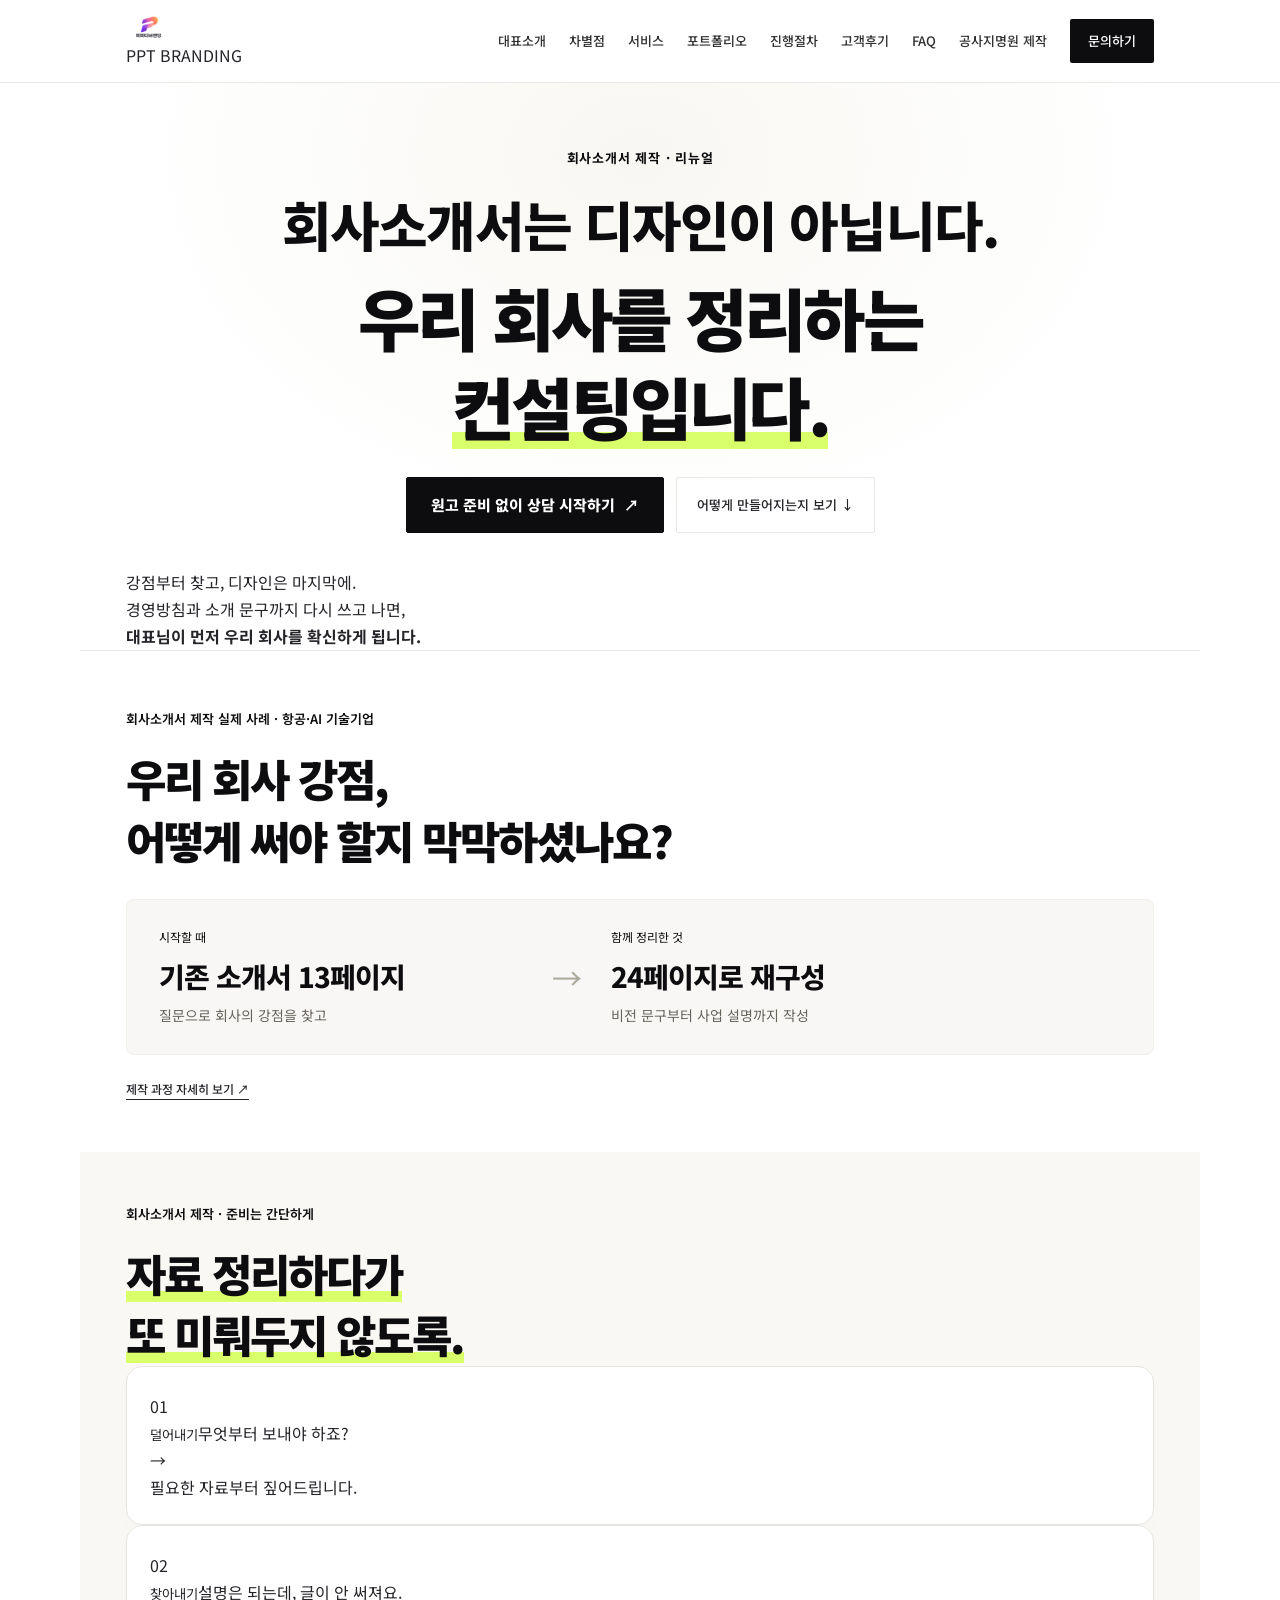
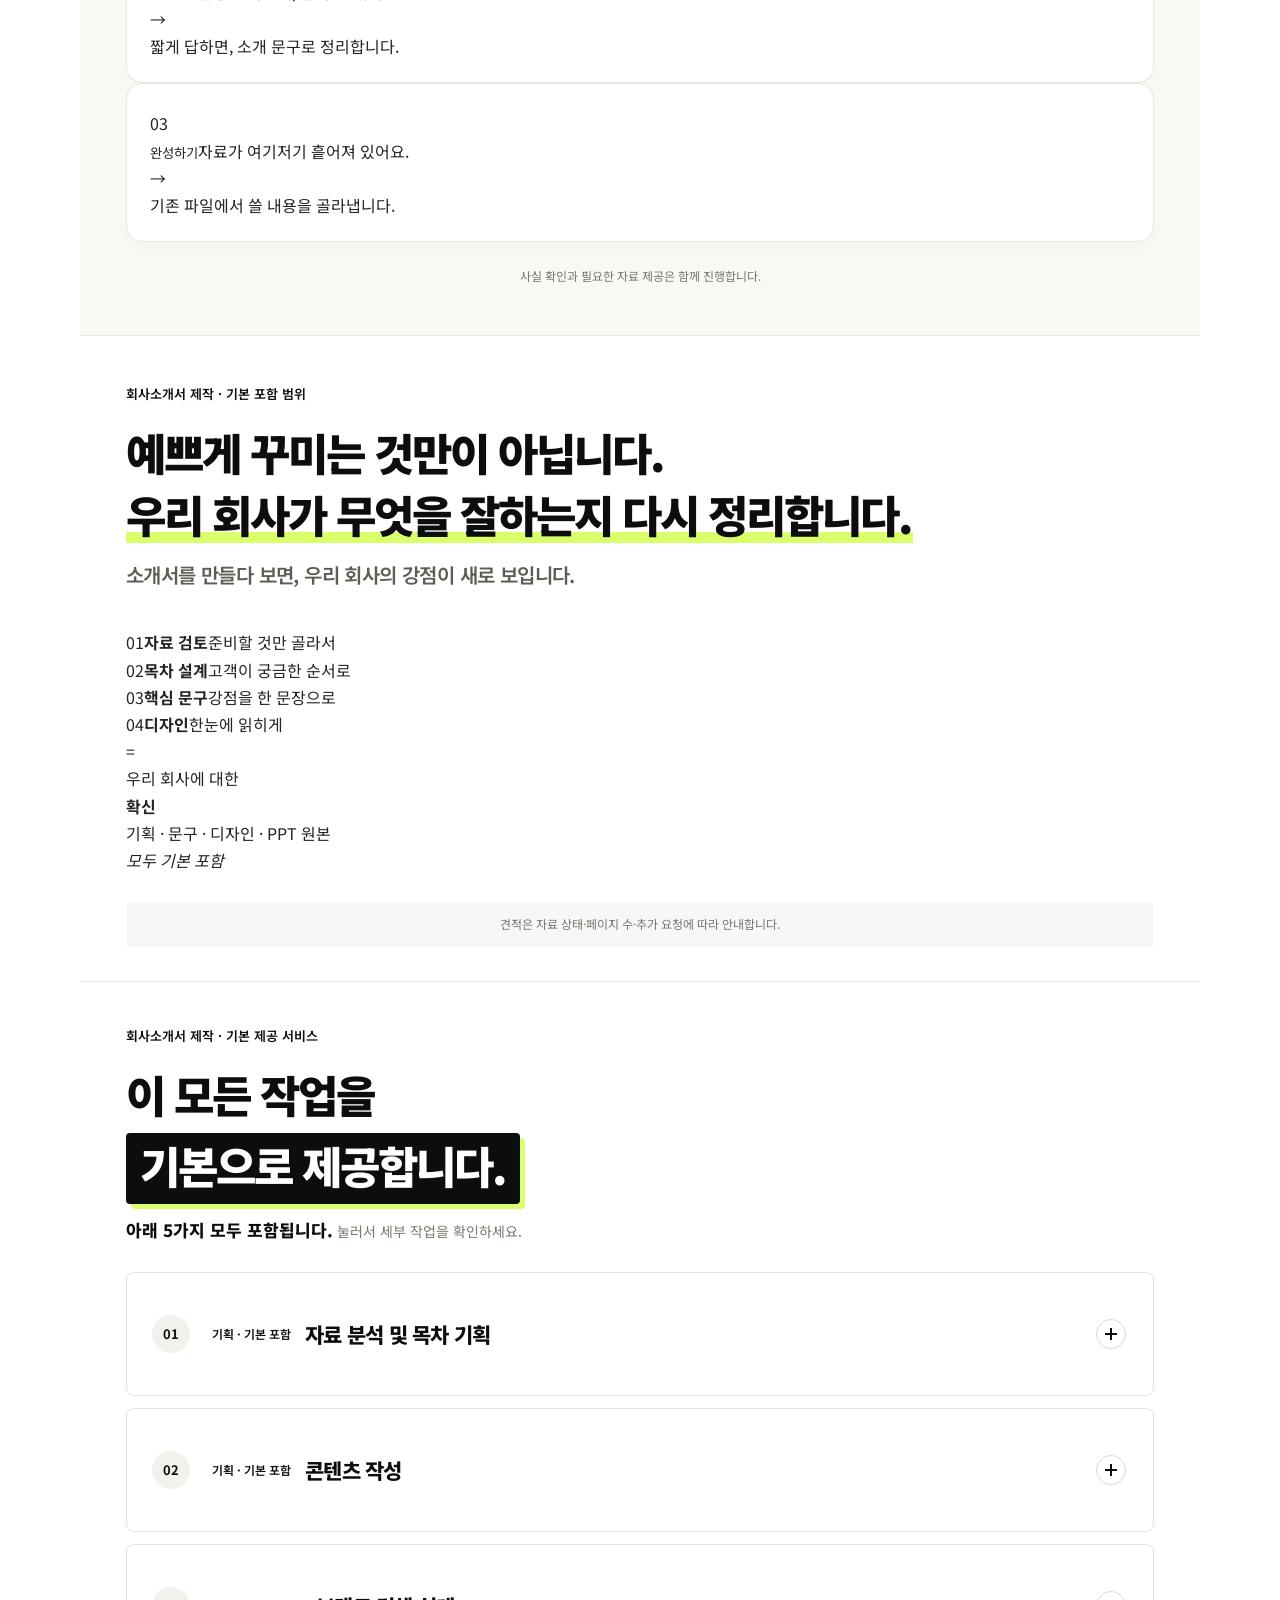
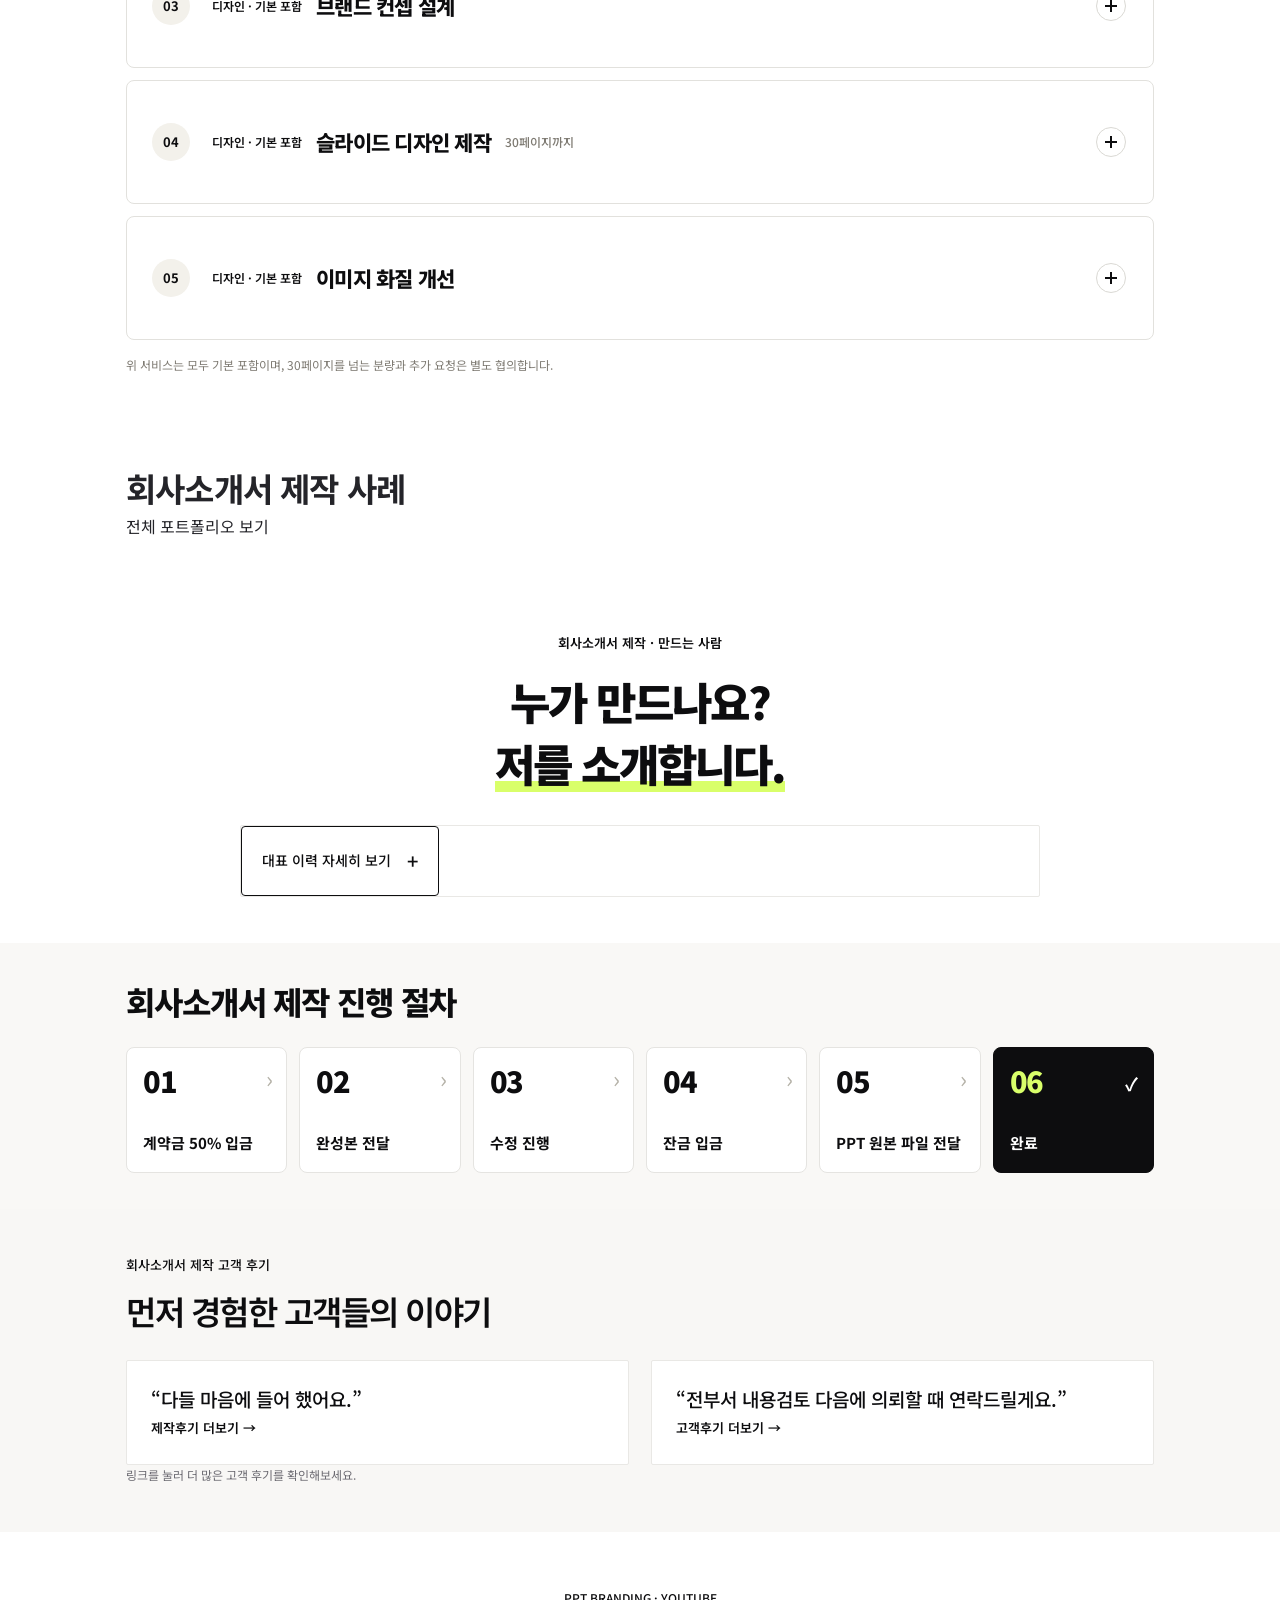
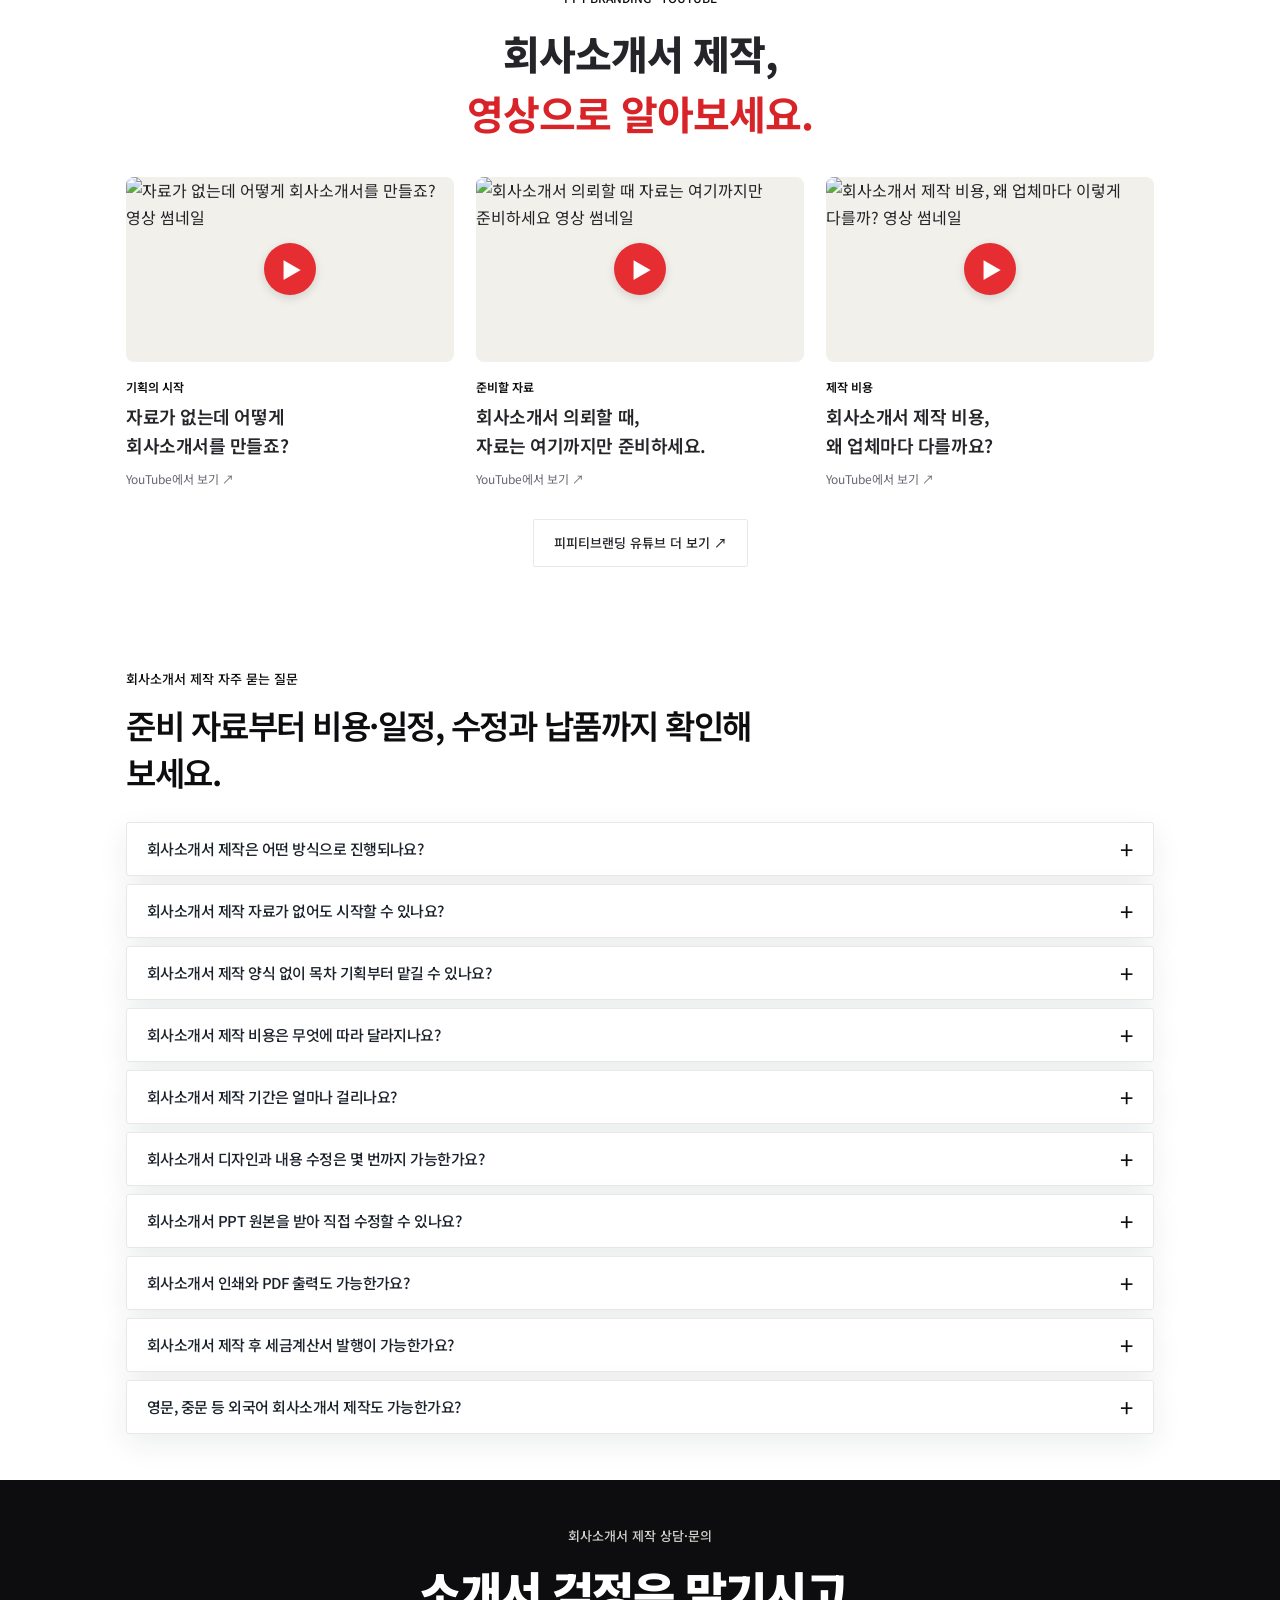
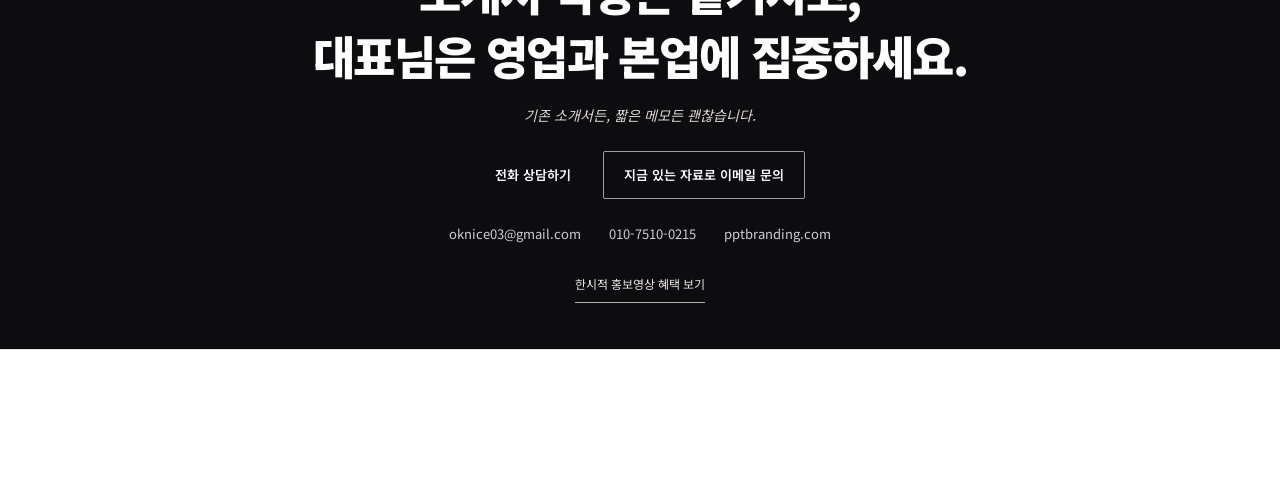
==== commit c5438071: "홈: 고민 캐릭터·사례 내지·모션 버튼 삭제, 준비 단계 목록형·기본 포함 등식형 개편, FAQ 기간 안내·줄바꿈, 문의 강조색 Co-Authored-By: Claude Opus " ====
--- a/index.html
+++ b/index.html
@@ -82,7 +82,7 @@
       "name": "회사소개서 제작 기간은 얼마나 걸리나요?",
       "acceptedAnswer": {
         "@type": "Answer",
-        "text": "제작 일정은 자료의 준비 상태와 분량, 필요한 기획·디자인 범위, 내부 검토 일정에 따라 협의합니다. 희망 납기와 자료를 전달할 수 있는 날짜를 함께 알려주세요."
+        "text": "보통 1~2주 걸립니다. 기획과 디자인을 함께 진행하기 때문입니다. 분량과 내용에 따라 2~3주가 걸리는 프로젝트도 있습니다. 희망 납기를 알려주시면 일정에 맞춰 안내드립니다."
       }
     },
     {
@@ -163,8 +163,6 @@
 
 
     <div class="pb-actions"><a class="pb-action pb-action-primary" href="#contact">원고 준비 없이 상담 시작하기 <span aria-hidden="true">↗</span></a><a class="pb-action" href="#planning-case">어떻게 만들어지는지 보기 ↓</a></div>
-
-    <div class="pb-concern" aria-label="이런 준비 부담이 있으신가요?"><img class="pb-concern-character" src="/assets/img/curious-client-v1.webp" width="480" height="480" alt="자료를 들고 회사소개서 준비를 고민하는 캐릭터" decoding="async"><div class="pb-concern-questions"><p>바꾸긴 해야 하는데…</p><p>원고까지 내가 써야 하나?</p><p>어디서부터 시작하지?</p></div></div>
   </section>
 <section class="pb-wrap pb-statement" id="approach" aria-label="진행 방식">
     <p class="pb-statement-tag">강점부터 찾고, 디자인은 마지막에.</p>
@@ -173,58 +171,29 @@
 <section class="pb-wrap pb-section pb-proof" id="planning-case" aria-labelledby="proof-title">
     <div class="pb-proof-heading"><h2 id="proof-title"><span class="pb-kicker">회사소개서 제작 실제 사례 · 항공·AI 기술기업</span><span class="pb-highlight">우리 회사 강점,<br>어떻게 써야 할지 막막하셨나요?</span></h2></div>
     <div class="pb-proof-story"><div><span class="pb-proof-label">시작할 때</span><h3>기존 소개서 13페이지</h3><p>질문으로 회사의 강점을 찾고</p></div><span class="pb-proof-arrow" aria-hidden="true">→</span><div><span class="pb-proof-label">함께 정리한 것</span><h3>24페이지로 재구성</h3><p>비전 문구부터 사업 설명까지 작성</p></div></div>
-    <div class="pb-proof-pages">
-      <figure><a href="/assets/img/cases/293-02.jpg" target="_blank" rel="noopener"><img src="/assets/img/cases/293-02.jpg" width="1280" height="720" loading="lazy" alt="질문 답변을 바탕으로 새로 작성한 항공·AI 기업 비전과 핵심가치 페이지"></a><figcaption><span>01</span> 비전·핵심가치</figcaption></figure>
-      <figure><a href="/assets/img/cases/293-03.jpg" target="_blank" rel="noopener"><img src="/assets/img/cases/293-03.jpg" width="1280" height="720" loading="lazy" alt="설계 업무를 세부 역할별로 정리한 실제 회사소개서 페이지"></a><figcaption><span>02</span> 사업·서비스</figcaption></figure>
-      <figure><a href="/assets/img/cases/293-05.jpg" target="_blank" rel="noopener"><img src="/assets/img/cases/293-05.jpg" width="1280" height="720" loading="lazy" alt="기존 공개용 가림을 유지한 AI 제품 소개 최종 페이지"></a><figcaption><span>03</span> AI 제품 소개</figcaption></figure>
-    </div>
     <div class="pb-proof-foot"><a href="/portfolio/aerospace-ai-profile/" class="pb-text-link">제작 과정 자세히 보기 ↗</a></div>
   </section>
 <section class="pb-wrap pb-section pb-planning" id="services" aria-labelledby="planning-title"><span id="why" aria-hidden="true"></span>
     <div class="pb-planning-head">
       <div><h2 id="planning-title"><span class="pb-kicker">회사소개서 제작 · 준비는 간단하게</span><span class="pb-highlight">자료 정리하다가<br>또 미뤄두지 않도록.</span></h2></div>
-      <button class="pb-motion-toggle" type="button" aria-controls="planning-cards" aria-pressed="false" hidden>모션 멈추기</button>
-    </div>
-    <div class="pb-plan-grid" id="planning-cards">
-      <article class="pb-plan-card">
-        <p class="pb-plan-step"><span>01</span> 덜어내기</p>
-        <h3>무엇부터 보내야 하죠?</h3>
-        <div class="pb-plan-art" aria-hidden="true">
-          <svg viewBox="0 0 280 150" focusable="false"><g class="pb-sort-sheet pb-sort-back"><rect x="47" y="20" width="85" height="110" rx="6" fill="#e7e6e2" stroke="#cfcdc6"/><path d="M61 46h56M61 59h42M61 72h48" stroke="#bebbb2" stroke-width="5"/></g><g class="pb-sort-sheet pb-sort-mid"><rect x="78" y="20" width="85" height="110" rx="6" fill="#f3f1eb" stroke="#cfcdc6"/></g><g><rect x="109" y="20" width="105" height="110" rx="6" fill="white" stroke="#0d0d0f" stroke-width="2"/><rect x="124" y="36" width="42" height="7" rx="3" fill="#0d0d0f"/><g stroke="#aba89d" stroke-width="5"><path d="M136 62h60M136 83h45M136 104h54"/></g><g fill="#0d0d0f"><circle cx="126" cy="62" r="3"/><circle cx="126" cy="83" r="3"/><circle cx="126" cy="104" r="3"/></g></g></svg>
-        </div>
-        <p class="pb-plan-body">필요한 자료부터 짚어드립니다.</p>
-
-      </article>
-      <article class="pb-plan-card">
-        <p class="pb-plan-step"><span>02</span> 찾아내기</p>
-        <h3>설명은 되는데, 글이 안 써져요.</h3>
-        <div class="pb-plan-art" aria-hidden="true">
-          <svg viewBox="0 0 280 150" focusable="false"><rect x="51" y="30" width="143" height="94" rx="7" fill="white" stroke="#cfcdc6"/><path d="M68 49h45" stroke="#c0beb6" stroke-width="5"/><rect x="70" y="86" width="21" height="22" rx="3" fill="#e7e6e2"/><rect x="102" y="70" width="21" height="38" rx="3" fill="#d0cec8"/><rect x="134" y="54" width="21" height="54" rx="3" fill="#0d0d0f"/><g class="pb-evidence-lens"><circle cx="170" cy="67" r="29" fill="#f9f8f6" fill-opacity=".7" stroke="#0d0d0f" stroke-width="6"/><path d="m191 89 25 25" stroke="#0d0d0f" stroke-width="9" stroke-linecap="round"/><path d="m156 67 9 9 17-20" fill="none" stroke="#0d0d0f" stroke-width="4" stroke-linecap="round" stroke-linejoin="round"/></g></svg>
-        </div>
-        <p class="pb-plan-body">짧게 답하면, 소개 문구로 정리합니다.</p>
-
-      </article>
-      <article class="pb-plan-card">
-        <p class="pb-plan-step"><span>03</span> 완성하기</p>
-        <h3>자료가 여기저기 흩어져 있어요.</h3>
-        <div class="pb-plan-art" aria-hidden="true">
-          <svg viewBox="0 0 280 150" focusable="false"><rect x="62" y="21" width="156" height="109" rx="7" fill="white" stroke="#0d0d0f" stroke-width="2"/><rect x="76" y="36" width="58" height="77" rx="3" fill="#f3f1eb"/><path d="m81 96 19-25 13 13 16-23v47H81z" fill="#bebbb3"/><g class="pb-compose-lines" stroke-linecap="round" stroke-width="6"><path d="M148 44h50" stroke="#0d0d0f"/><path d="M148 63h40M148 78h47M148 93h32" stroke="#cfcdc6"/></g><g class="pb-compose-check"><circle cx="215" cy="118" r="19" fill="#0d0d0f"/><path d="m206 118 6 6 12-13" fill="none" stroke="white" stroke-width="3" stroke-linecap="round" stroke-linejoin="round"/></g></svg>
-        </div>
-        <p class="pb-plan-body">기존 파일에서 쓸 내용을 골라냅니다.</p>
-
-      </article>
-    </div>
+    </div>
+    <ol class="pb-plan-list" id="planning-cards">
+      <li class="pb-plan-card"><span class="pb-plan-num">01</span><p class="pb-plan-q"><small>덜어내기</small>무엇부터 보내야 하죠?</p><span class="pb-plan-arrow" aria-hidden="true">→</span><p class="pb-plan-a">필요한 자료부터 짚어드립니다.</p></li>
+      <li class="pb-plan-card"><span class="pb-plan-num">02</span><p class="pb-plan-q"><small>찾아내기</small>설명은 되는데, 글이 안 써져요.</p><span class="pb-plan-arrow" aria-hidden="true">→</span><p class="pb-plan-a">짧게 답하면, 소개 문구로 정리합니다.</p></li>
+      <li class="pb-plan-card"><span class="pb-plan-num">03</span><p class="pb-plan-q"><small>완성하기</small>자료가 여기저기 흩어져 있어요.</p><span class="pb-plan-arrow" aria-hidden="true">→</span><p class="pb-plan-a">기존 파일에서 쓸 내용을 골라냅니다.</p></li>
+    </ol>
   <p class="pb-responsibility">사실 확인과 필요한 자료 제공은 함께 진행합니다.</p></section>
 <section class="pb-wrap pb-section pb-included pb-value-section" id="included" aria-labelledby="value-title">
     <div class="pb-value-heading"><h2 id="value-title"><span class="pb-kicker">회사소개서 제작 · 기본 포함 범위</span>예쁘게 꾸미는 것만이 아닙니다.<br><span class="pb-highlight">우리 회사가 무엇을 잘하는지 다시 정리합니다.</span></h2><p class="pb-value-lead">소개서를 만들다 보면, 우리 회사의 강점이 새로 보입니다.</p></div>
-    <div class="pb-value-layout">
-      <ul class="pb-value-stack" aria-label="회사소개서 제작에 포함된 서비스와 고객 가치">
-        <li class="pb-value-tier pb-value-design"><span class="pb-value-service">슬라이드 디자인</span><div class="pb-value-block"><span class="pb-value-index" aria-hidden="true">04</span><strong>한눈에 이해되도록</strong></div></li>
-        <li class="pb-value-tier pb-value-copy"><span class="pb-value-service">원고 · 핵심 문구</span><div class="pb-value-block"><span class="pb-value-index" aria-hidden="true">03</span><strong>우리 회사 강점을 분명하게</strong></div></li>
-        <li class="pb-value-tier pb-value-outline"><span class="pb-value-service">목차 · 스토리 설계</span><div class="pb-value-block"><span class="pb-value-index" aria-hidden="true">02</span><strong>고객이 궁금한 순서로</strong></div></li>
-        <li class="pb-value-tier pb-value-review"><span class="pb-value-service">자료 검토 · 인터뷰</span><div class="pb-value-block"><span class="pb-value-index" aria-hidden="true">01</span><strong>무엇을 준비할지 고민 덜고</strong></div></li>
-      </ul>
-      <aside class="pb-value-total" aria-label="기본 제공 범위"><p>파일 하나가 아니라, 우리 회사에 대한 확신을 갖게 됩니다.</p><strong>기획부터 완성까지<br><em>모두 기본 포함</em></strong><span>기획 · 문구 · 디자인 · PPT 원본</span></aside>
+    <div class="pb-eq" aria-label="회사소개서 제작에 포함된 작업과 결과">
+      <ol class="pb-eq-terms">
+        <li class="pb-eq-term"><span class="pb-eq-num">01</span><strong>자료 검토</strong><span>준비할 것만 골라서</span></li>
+        <li class="pb-eq-term"><span class="pb-eq-num">02</span><strong>목차 설계</strong><span>고객이 궁금한 순서로</span></li>
+        <li class="pb-eq-term"><span class="pb-eq-num">03</span><strong>핵심 문구</strong><span>강점을 한 문장으로</span></li>
+        <li class="pb-eq-term"><span class="pb-eq-num">04</span><strong>디자인</strong><span>한눈에 읽히게</span></li>
+      </ol>
+      <span class="pb-eq-sign" aria-hidden="true">=</span>
+      <div class="pb-eq-result"><p>우리 회사에 대한<br><strong>확신</strong></p><span>기획 · 문구 · 디자인 · PPT 원본<br><em>모두 기본 포함</em></span></div>
     </div>
     <p class="pb-value-note">견적은 자료 상태·페이지 수·추가 요청에 따라 안내합니다.</p>
   </section>
@@ -357,14 +326,14 @@
       <h2 class="section-eyebrow">회사소개서 제작 자주 묻는 질문</h2>
       <p class="section-title">준비 자료부터 비용·일정, 수정과 납품까지 확인해 보세요.</p>
       <div class="faq-list">
-        <details class="faq-item" id="faq-question-1"><summary><h3>회사소개서 제작은 어떤 방식으로 진행되나요?</h3></summary><p class="faq-answer">계약금 50% 입금 후 착수하여, 기획·디자인이 완료된 1차 결과물을 PDF 파일로 전달드립니다. 이후 피드백을 반영한 수정 작업을 거쳐 잔금 입금 후 최종 완료됩니다.</p><p class="faq-related"><a class="mp-link" href="/guides/estimate/">회사소개서 제작 진행·납품 기준 →</a></p></details>
-        <details class="faq-item" id="faq-question-2"><summary><h3>회사소개서 제작 자료가 없어도 시작할 수 있나요?</h3></summary><p class="faq-answer">가능합니다. 사업 소개 자료가 전혀 없는 상태에서 시작하신 분들도 많습니다. 업종과 사업 방향에 맞게 필요한 내용을 먼저 제안드리고 함께 완성해 나갑니다.</p><p class="faq-related"><a class="mp-link" href="/guides/materials/">회사소개서 제작 준비 자료 →</a></p></details>
-        <details class="faq-item" id="faq-question-3"><summary><h3>회사소개서 제작 양식 없이 목차 기획부터 맡길 수 있나요?</h3></summary><p class="faq-answer">네, 목차 설계와 스토리라인 기획이 서비스에 포함됩니다. 어떤 순서로 무엇을 보여줄 것인지부터 함께 정리합니다.</p><p class="faq-related"><a class="mp-link" href="/guides/outline/">회사소개서 제작 목차 구성 방법 →</a></p></details>
-        <details class="faq-item" id="faq-cost"><summary><h3>회사소개서 제작 비용은 무엇에 따라 달라지나요?</h3></summary><p class="faq-answer">페이지 수뿐 아니라 자료의 준비 상태, 목차·원고 기획 범위, 사진·도표 작업과 납품 형태를 함께 확인합니다. 기존 자료와 사용 목적을 보내주시면 필요한 작업 범위를 정한 뒤 견적을 안내합니다.</p><p class="faq-related"><a class="mp-link" href="/guides/estimate/">회사소개서 제작 견적 기준 자세히 보기 →</a></p></details>
-        <details class="faq-item" id="faq-schedule"><summary><h3>회사소개서 제작 기간은 얼마나 걸리나요?</h3></summary><p class="faq-answer">제작 일정은 자료의 준비 상태와 분량, 필요한 기획·디자인 범위, 내부 검토 일정에 따라 협의합니다. 희망 납기와 자료를 전달할 수 있는 날짜를 함께 알려주세요.</p><p class="faq-related"><a class="mp-link" href="/guides/estimate/">회사소개서 제작 일정 상담 준비 →</a></p></details>
-        <details class="faq-item" id="faq-question-4"><summary><h3>회사소개서 디자인과 내용 수정은 몇 번까지 가능한가요?</h3></summary><p class="faq-answer">횟수 제한보다 합리적인 범위 내에서 충분히 반영해 드립니다. 전체 디자인 수정은 1회, 그 외 내용 수정은 10회이며 대부분 3회 미만으로 완료됩니다.</p><p class="faq-related"><a class="mp-link" href="/guides/estimate/">회사소개서 제작 수정·납품 조건 →</a></p></details>
-        <details class="faq-item" id="faq-question-5"><summary><h3>회사소개서 PPT 원본을 받아 직접 수정할 수 있나요?</h3></summary><p class="faq-answer">네, 회사소개서 PPT 원본 파일로 납품드리기 때문에 내부에서 텍스트나 이미지를 직접 수정하실 수 있습니다. 편집 방법 가이드도 함께 전달됩니다.</p><p class="faq-related"><a class="mp-link" href="/guides/estimate/">회사소개서 제작 결과물 확인 사항 →</a></p></details>
-        <details class="faq-item" id="faq-question-6"><summary><h3>회사소개서 인쇄와 PDF 출력도 가능한가요?</h3></summary><p class="faq-answer">PDF 파일로 출력하실 수 있도록 안내드리며 용지 종류와 출력 방법도 함께 안내해 드립니다. 필요하신 경우 협력 인쇄 업체도 소개해 드립니다.</p></details>
+        <details class="faq-item" id="faq-question-1"><summary><h3>회사소개서 제작은 어떤 방식으로 진행되나요?</h3></summary><p class="faq-answer">계약금 50% 입금 후 착수하여, 기획·디자인이 완료된 1차 결과물을 PDF 파일로 전달드립니다.<br>이후 피드백을 반영한 수정 작업을 거쳐 잔금 입금 후 최종 완료됩니다.</p><p class="faq-related"><a class="mp-link" href="/guides/estimate/">회사소개서 제작 진행·납품 기준 →</a></p></details>
+        <details class="faq-item" id="faq-question-2"><summary><h3>회사소개서 제작 자료가 없어도 시작할 수 있나요?</h3></summary><p class="faq-answer">가능합니다.<br>사업 소개 자료가 전혀 없는 상태에서 시작하신 분들도 많습니다.<br>업종과 사업 방향에 맞게 필요한 내용을 먼저 제안드리고 함께 완성해 나갑니다.</p><p class="faq-related"><a class="mp-link" href="/guides/materials/">회사소개서 제작 준비 자료 →</a></p></details>
+        <details class="faq-item" id="faq-question-3"><summary><h3>회사소개서 제작 양식 없이 목차 기획부터 맡길 수 있나요?</h3></summary><p class="faq-answer">네, 목차 설계와 스토리라인 기획이 서비스에 포함됩니다.<br>어떤 순서로 무엇을 보여줄 것인지부터 함께 정리합니다.</p><p class="faq-related"><a class="mp-link" href="/guides/outline/">회사소개서 제작 목차 구성 방법 →</a></p></details>
+        <details class="faq-item" id="faq-cost"><summary><h3>회사소개서 제작 비용은 무엇에 따라 달라지나요?</h3></summary><p class="faq-answer">페이지 수뿐 아니라 자료의 준비 상태, 목차·원고 기획 범위, 사진·도표 작업과 납품 형태를 함께 확인합니다.<br>기존 자료와 사용 목적을 보내주시면 필요한 작업 범위를 정한 뒤 견적을 안내합니다.</p><p class="faq-related"><a class="mp-link" href="/guides/estimate/">회사소개서 제작 견적 기준 자세히 보기 →</a></p></details>
+        <details class="faq-item" id="faq-schedule"><summary><h3>회사소개서 제작 기간은 얼마나 걸리나요?</h3></summary><p class="faq-answer">보통 1~2주 걸립니다.<br>기획과 디자인을 함께 진행하기 때문입니다.<br>분량과 내용에 따라 2~3주가 걸리는 프로젝트도 있습니다.<br>희망 납기를 알려주시면 일정에 맞춰 안내드립니다.</p><p class="faq-related"><a class="mp-link" href="/guides/estimate/">회사소개서 제작 일정 상담 준비 →</a></p></details>
+        <details class="faq-item" id="faq-question-4"><summary><h3>회사소개서 디자인과 내용 수정은 몇 번까지 가능한가요?</h3></summary><p class="faq-answer">횟수 제한보다 합리적인 범위 내에서 충분히 반영해 드립니다.<br>전체 디자인 수정은 1회, 그 외 내용 수정은 10회이며 대부분 3회 미만으로 완료됩니다.</p><p class="faq-related"><a class="mp-link" href="/guides/estimate/">회사소개서 제작 수정·납품 조건 →</a></p></details>
+        <details class="faq-item" id="faq-question-5"><summary><h3>회사소개서 PPT 원본을 받아 직접 수정할 수 있나요?</h3></summary><p class="faq-answer">네, 회사소개서 PPT 원본 파일로 납품드리기 때문에 내부에서 텍스트나 이미지를 직접 수정하실 수 있습니다.<br>편집 방법 가이드도 함께 전달됩니다.</p><p class="faq-related"><a class="mp-link" href="/guides/estimate/">회사소개서 제작 결과물 확인 사항 →</a></p></details>
+        <details class="faq-item" id="faq-question-6"><summary><h3>회사소개서 인쇄와 PDF 출력도 가능한가요?</h3></summary><p class="faq-answer">PDF 파일로 출력하실 수 있도록 안내드리며 용지 종류와 출력 방법도 함께 안내해 드립니다.<br>필요하신 경우 협력 인쇄 업체도 소개해 드립니다.</p></details>
         <details class="faq-item" id="faq-question-7"><summary><h3>회사소개서 제작 후 세금계산서 발행이 가능한가요?</h3></summary><p class="faq-answer">네, 세금계산서 발행 처리가 가능합니다.</p></details>
         <details class="faq-item" id="faq-question-8"><summary><h3>영문, 중문 등 외국어 회사소개서 제작도 가능한가요?</h3></summary><p class="faq-answer">네, 국문 완료 후 번역회사에 의뢰되며, 글자 수에 따라 비용이 +30~40만원 추가될 수 있습니다.</p></details>
       </div>
@@ -373,7 +342,7 @@
 <section class="section contact-section" id="contact">
     <div class="wrap contact-inner">
       <h2 class="section-eyebrow contact-eyebrow">회사소개서 제작 상담·문의</h2>
-      <h3 class="contact-title">소개서 걱정은 맡기시고,<br>대표님은 영업과 본업에 집중하세요.</h3>
+      <h3 class="contact-title"><span class="pb-lime">소개서 걱정</span>은 맡기시고,<br>대표님은 <span class="pb-lime">영업과 본업에</span> 집중하세요.</h3>
       <p class="contact-tagline">기존 소개서든, 짧은 메모든 괜찮습니다.</p>
 
       <div class="contact-buttons">
@@ -410,7 +379,6 @@
   </div>
 </footer>
 <script src="js/main.js"></script>
-<script src="/js/planning-motion.js" defer></script>
 <script src="/js/event-popup.js" defer></script>
 </body>
 </html>
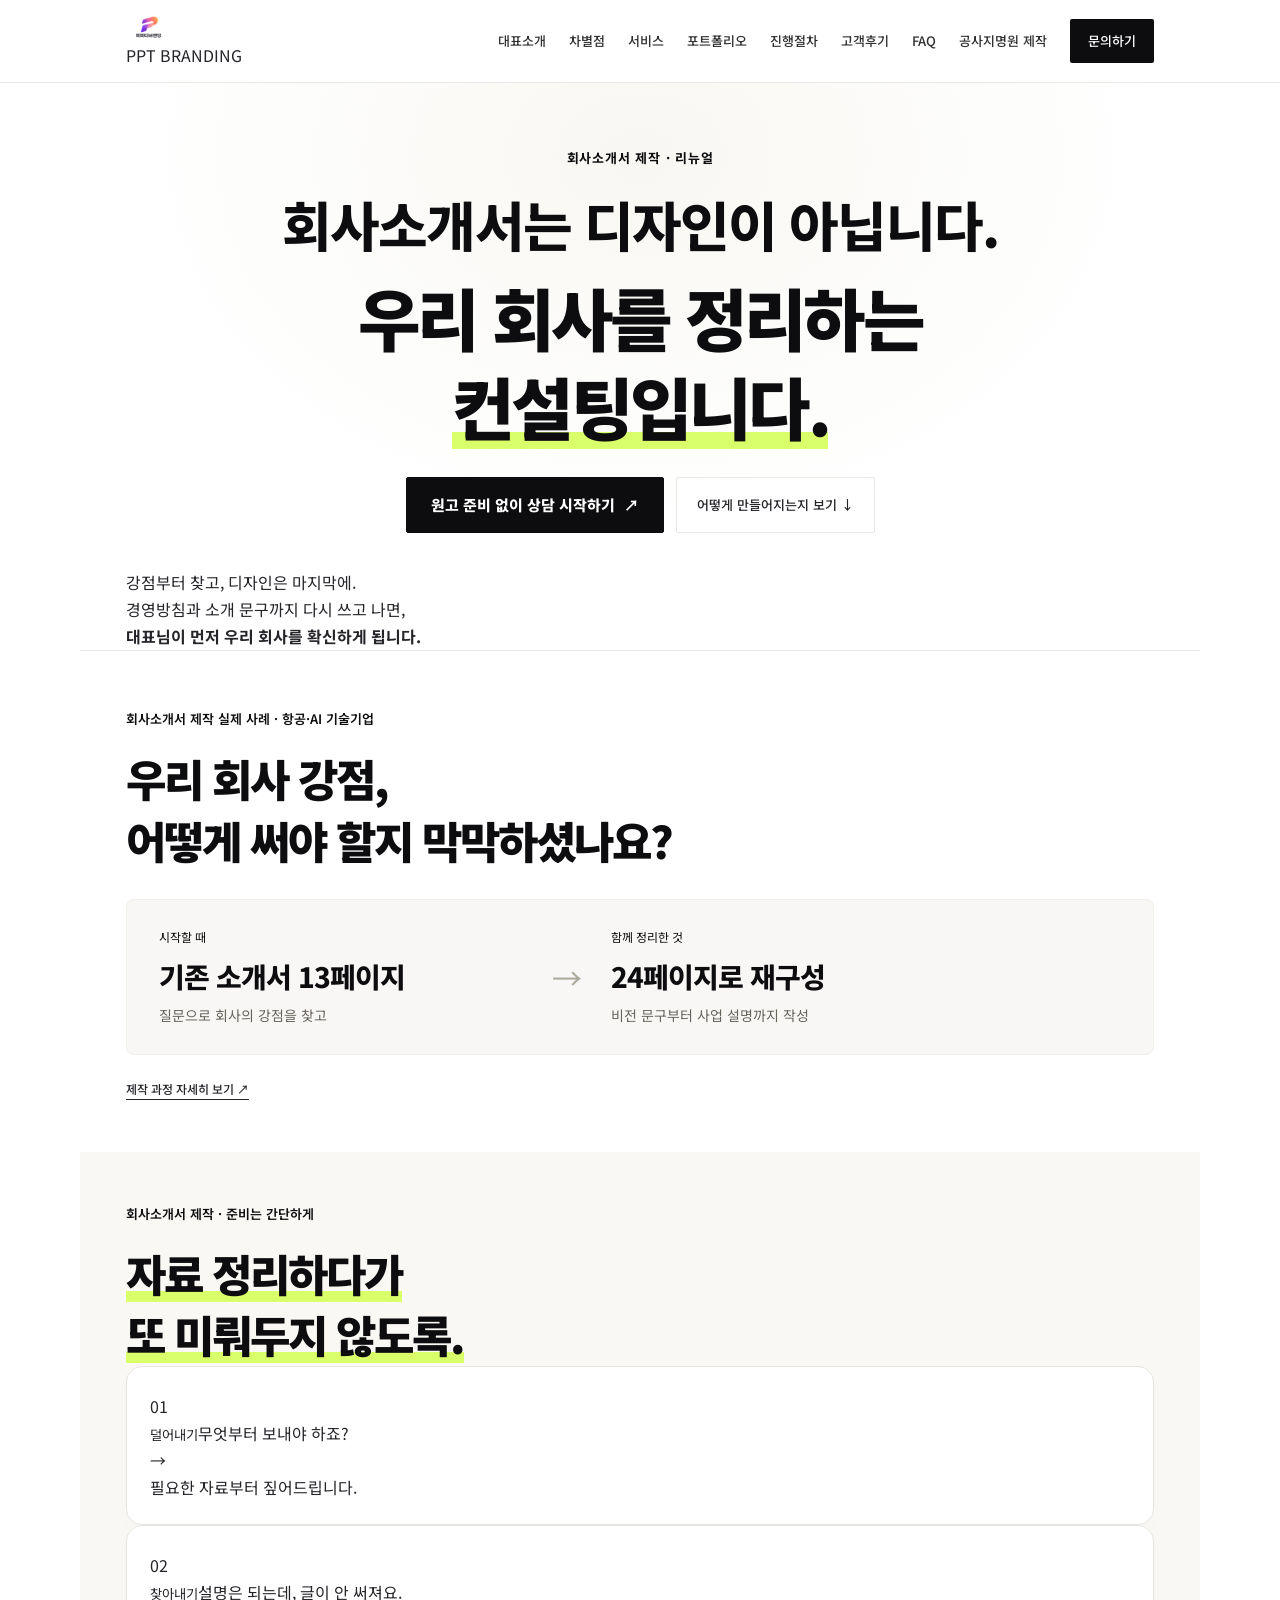
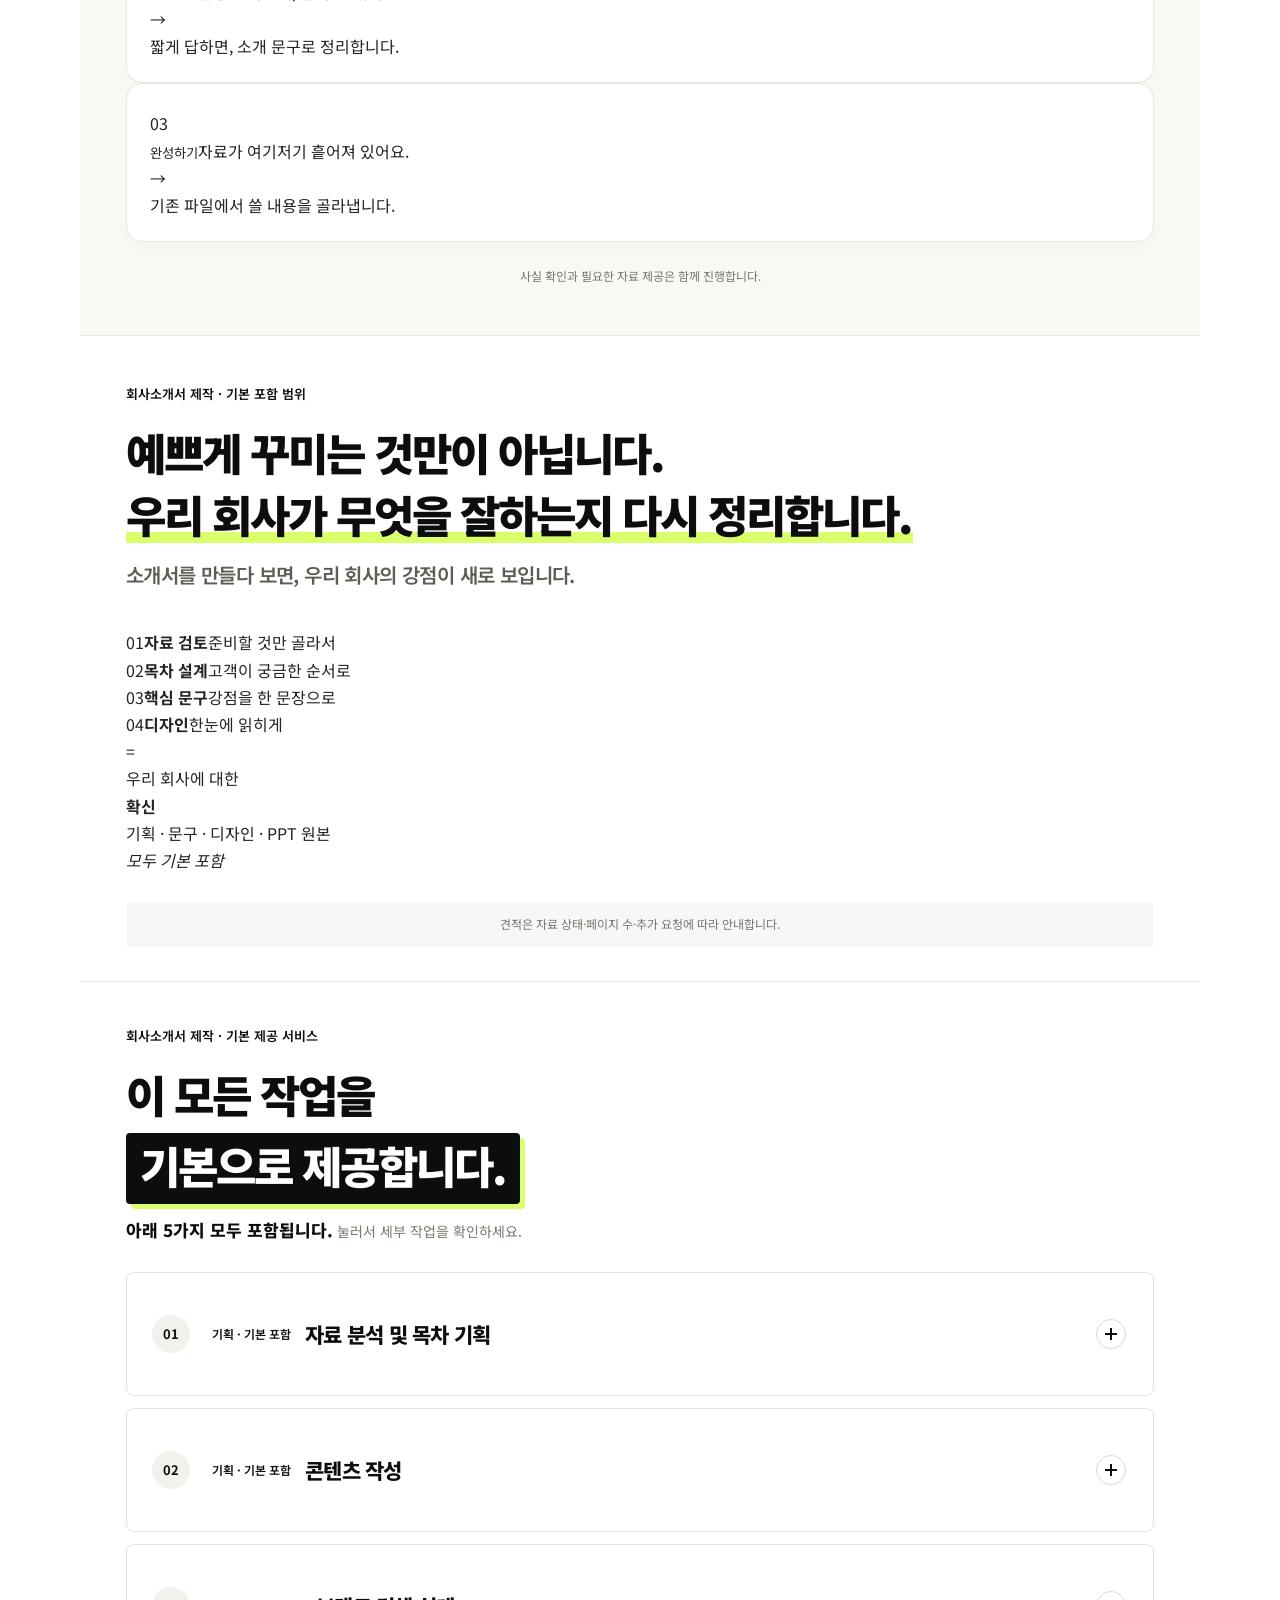
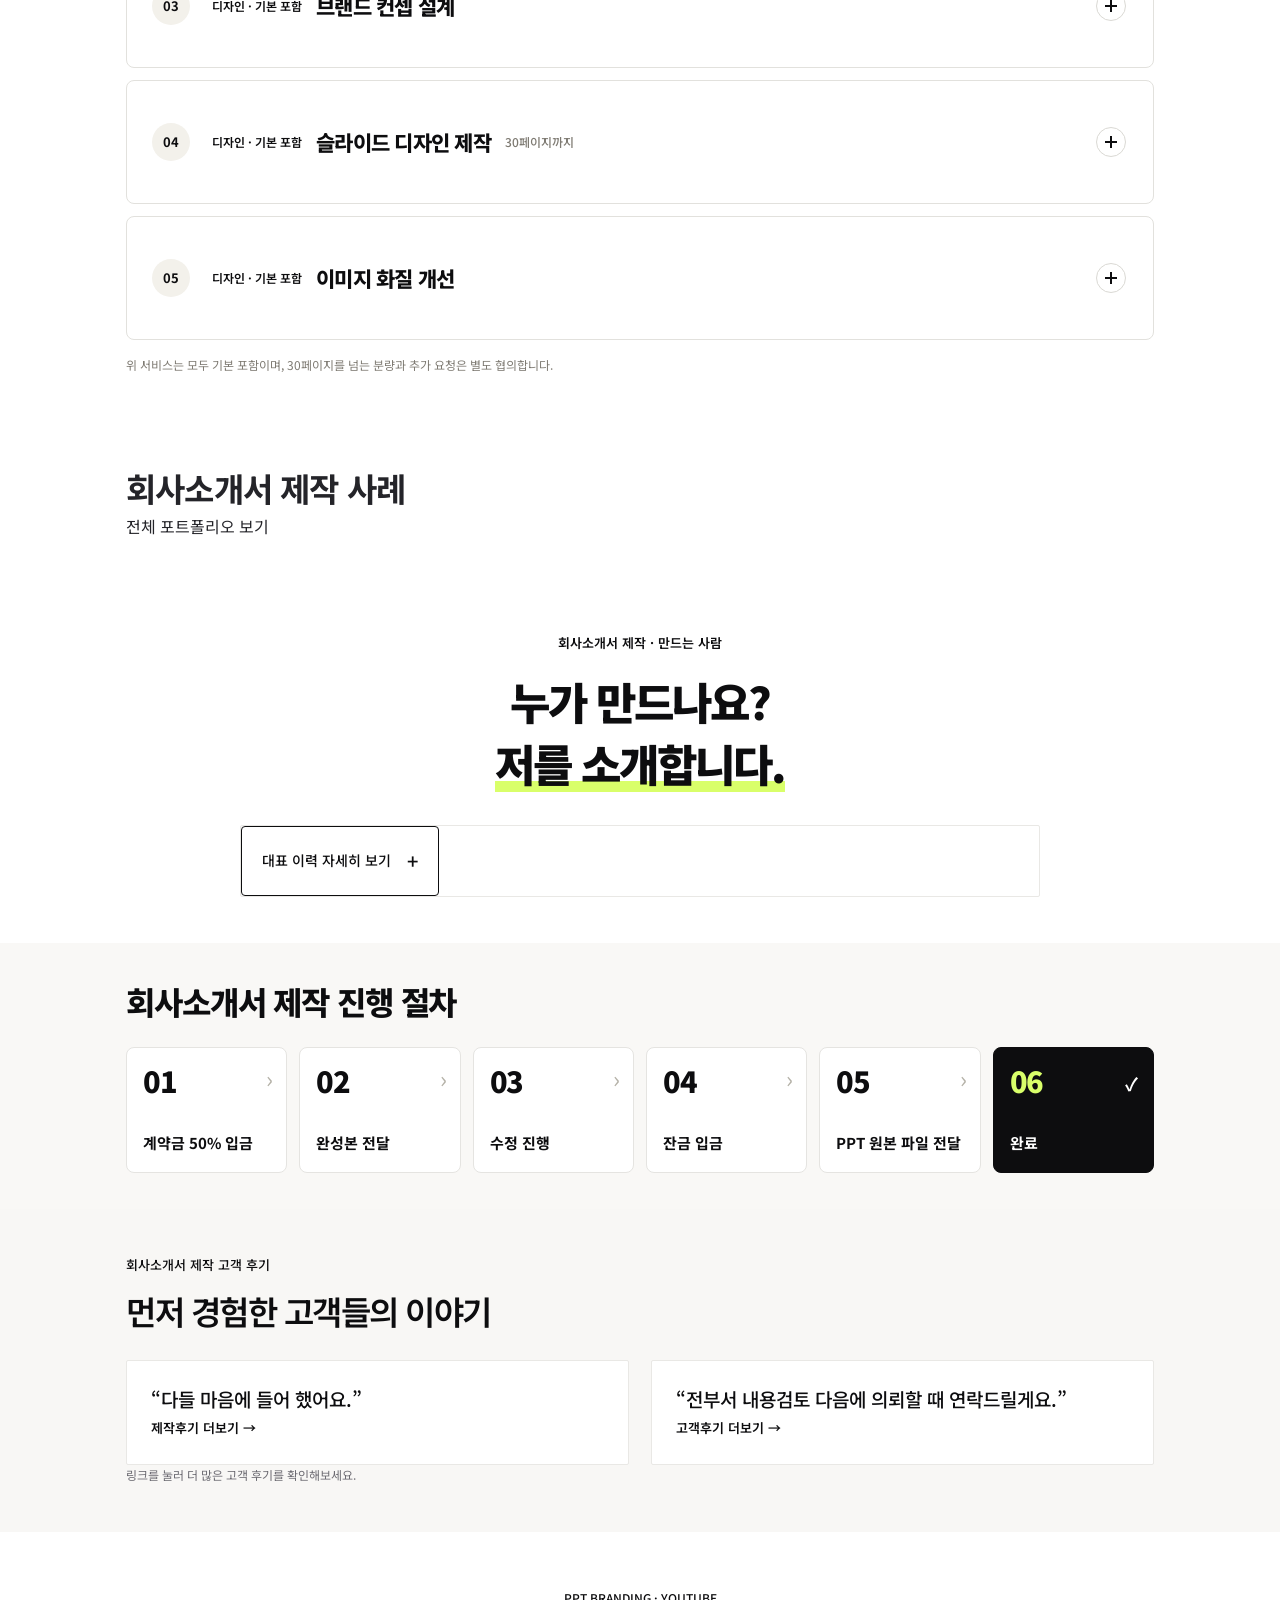
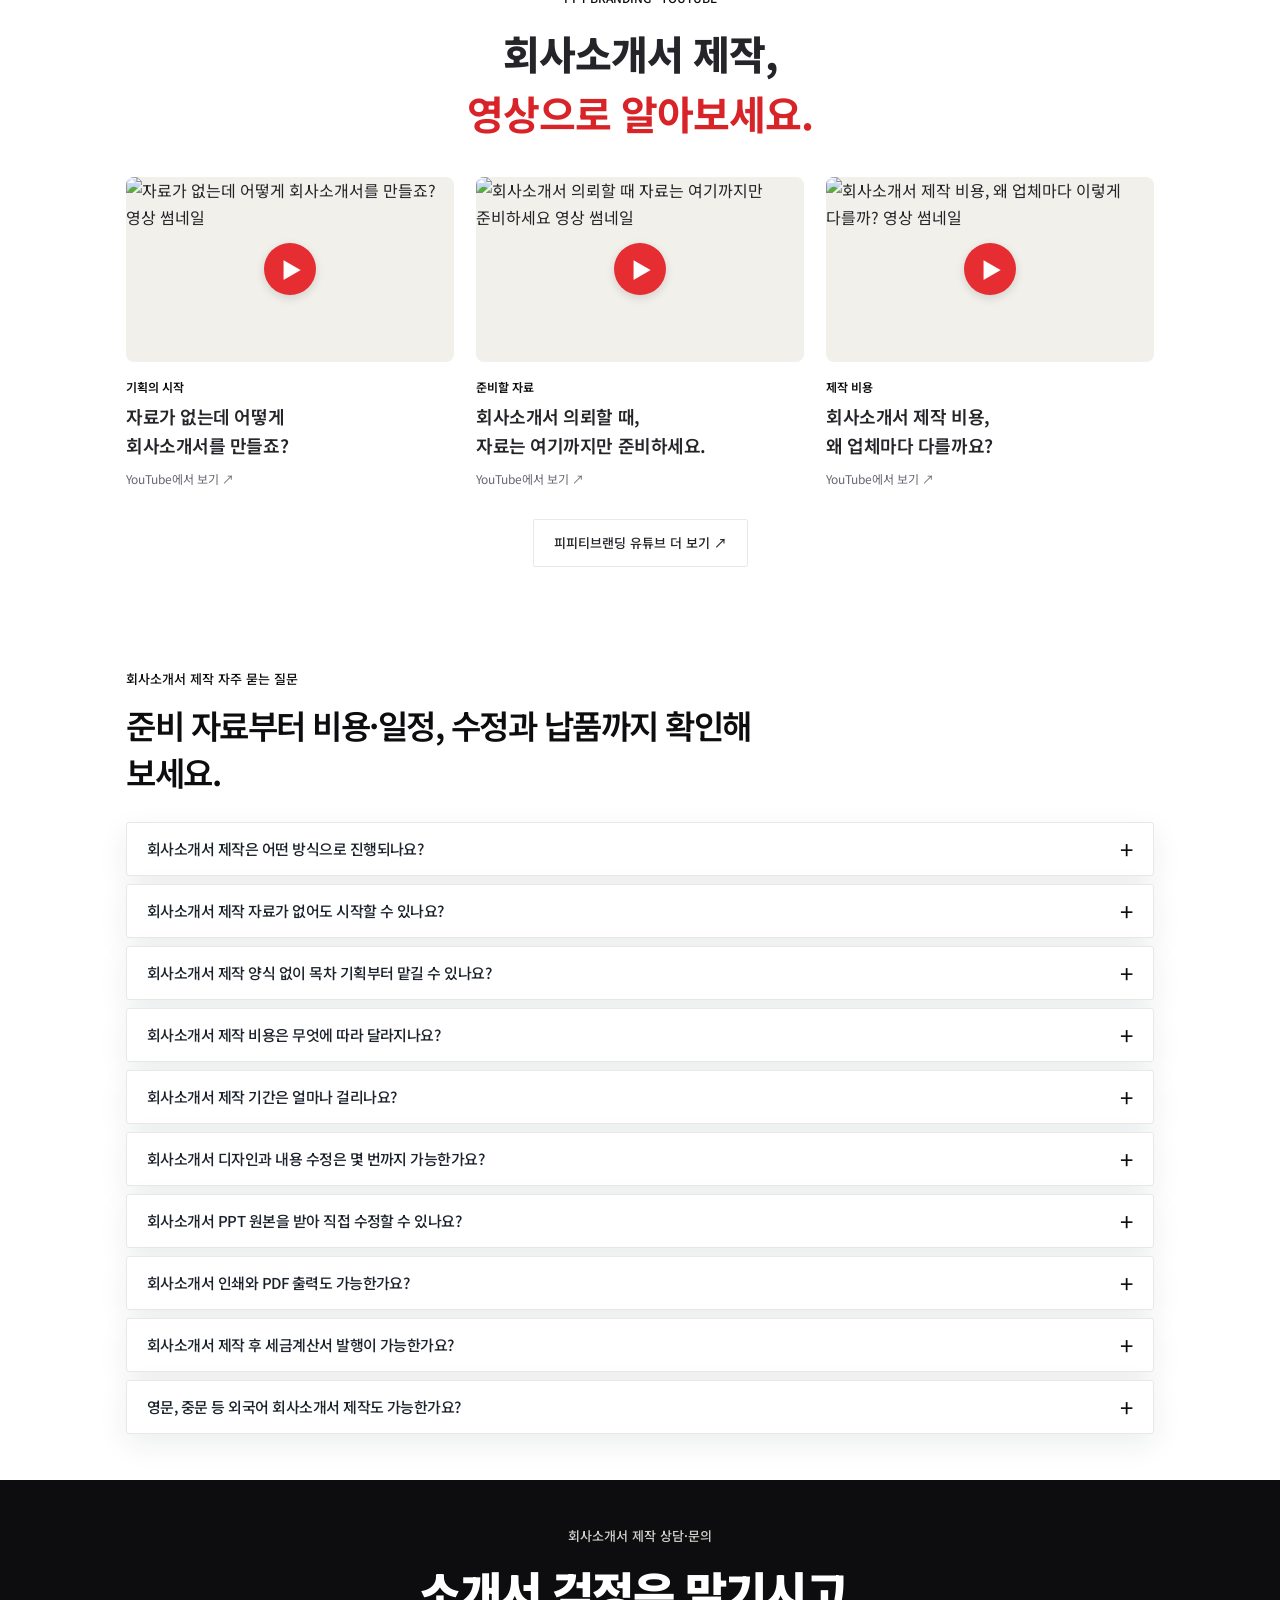
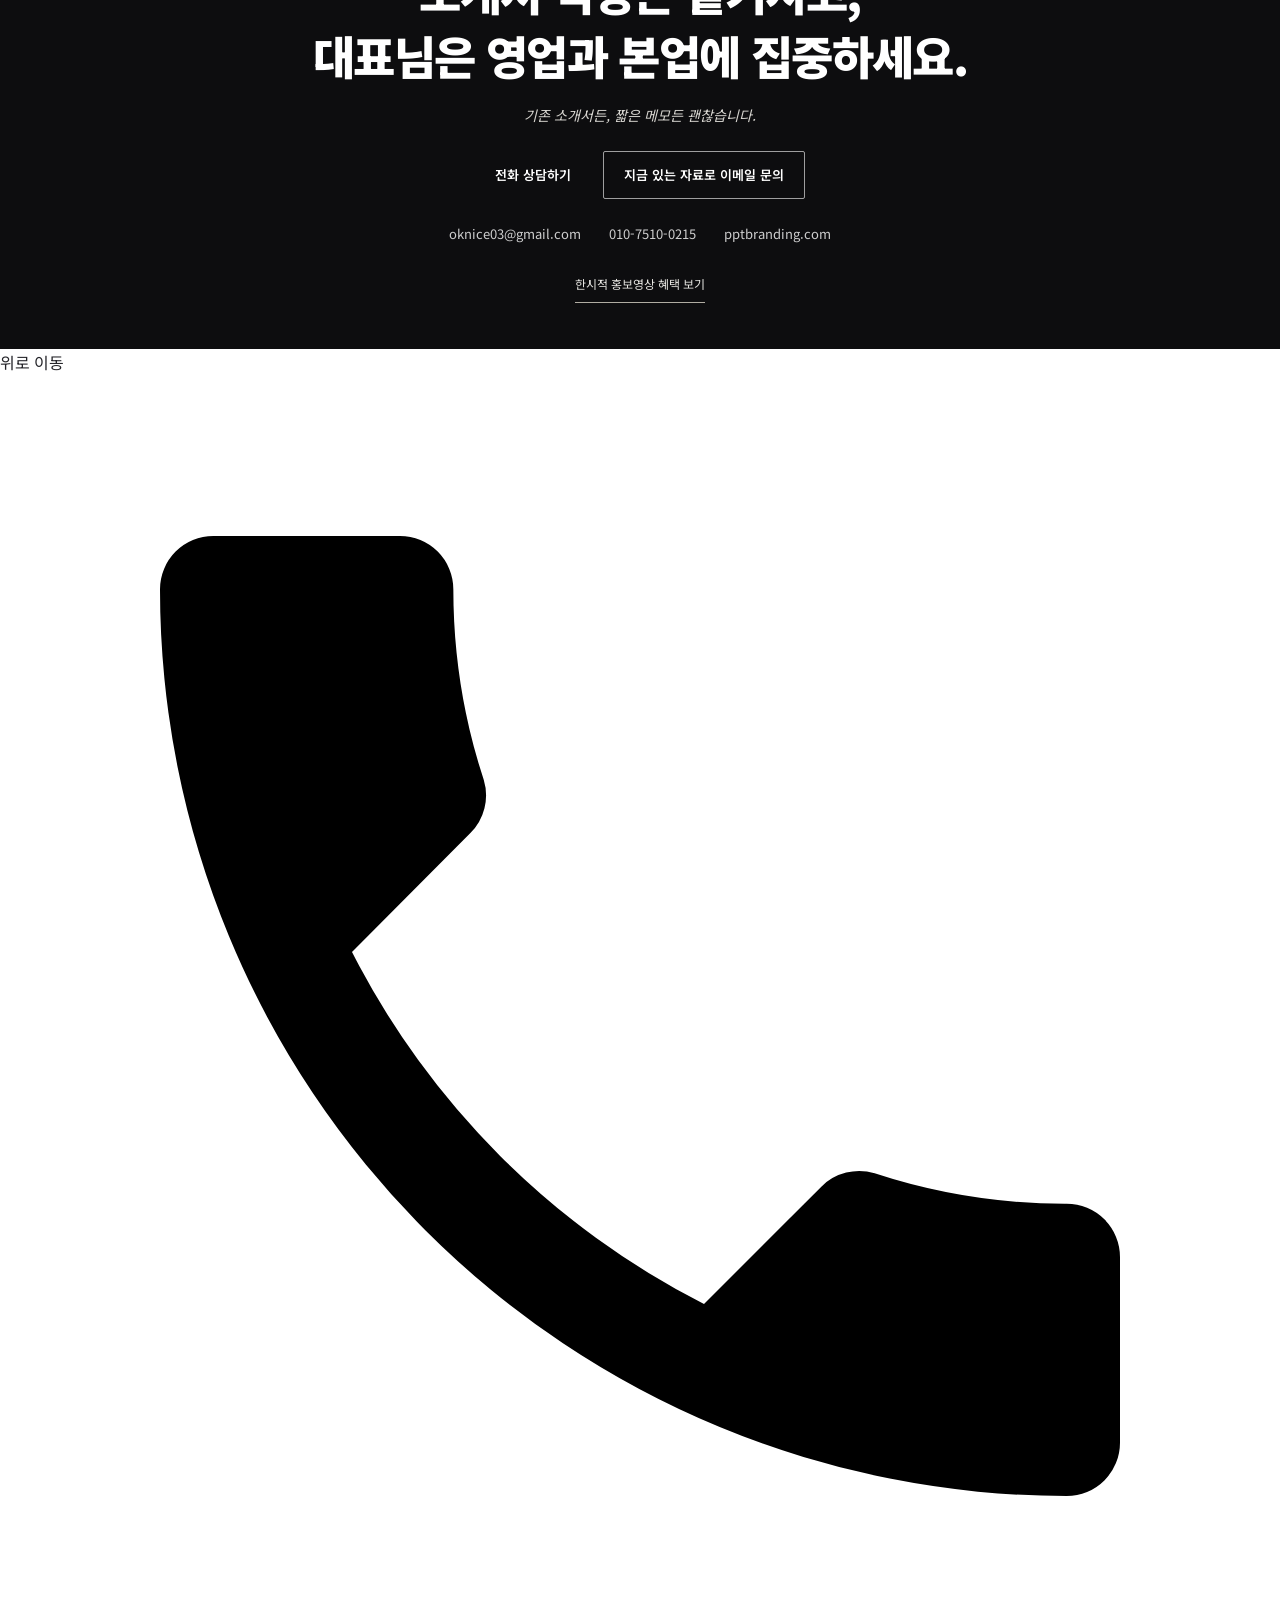
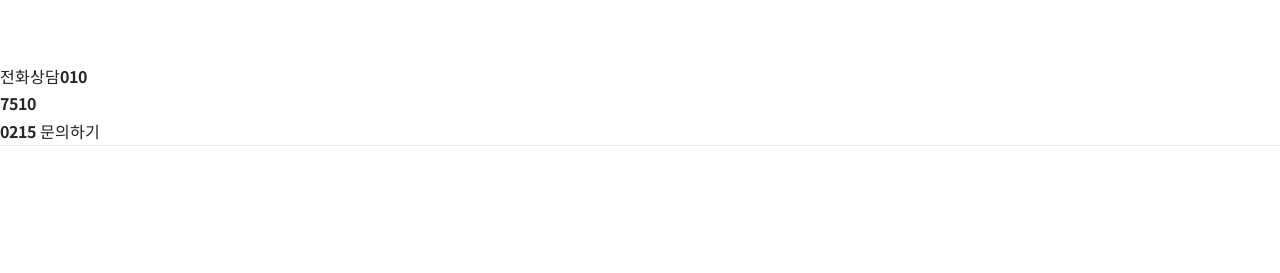
==== commit 9166a613: "회사소개서 홈: 파랑 디자인 시스템 + SUIT 글씨체 (문구·구성은 그대로) - css/impact.css(메인): 먹색·라임 → 밝은 파랑·네이비·포인트 노랑   첫 화면 지구" ====
--- a/index.html
+++ b/index.html
@@ -202,7 +202,7 @@
     <div class="pb-scope-list">
       <details class="pb-scope-item" id="scope-planning"><summary><span class="pb-scope-number">01</span><span class="pb-scope-name"><span class="pb-scope-category">기획 · 기본 포함</span><strong>자료 분석 및 목차 기획</strong></span><span class="pb-scope-toggle" aria-hidden="true"></span></summary><div class="pb-scope-body"><ul><li><strong>중복 자료 정리</strong> 및 누락 정보 구조 보완</li><li><strong>새로운 전체 구조(목차) 설계</strong></li></ul></div></details>
       <details class="pb-scope-item" id="scope-content"><summary><span class="pb-scope-number">02</span><span class="pb-scope-name"><span class="pb-scope-category">기획 · 기본 포함</span><strong>콘텐츠 작성</strong></span><span class="pb-scope-toggle" aria-hidden="true"></span></summary><div class="pb-scope-body"><ul><li>각 페이지별 <strong>제목·설명 문구 재작성</strong></li><li>회사 소개 문장 <strong>톤 정리 및 통일</strong></li><li>전달력 중심의 <strong>문구 최적화(브랜딩)</strong></li><li><strong>회사 홍보 카피 1개안 제공</strong></li><li><strong>회사 강점·사업 소개 정리</strong></li><li><strong>비전·경영철학 문구 제작 및 정리(브랜딩)</strong></li></ul></div></details>
-      <details class="pb-scope-item" id="scope-concept"><summary><span class="pb-scope-number">03</span><span class="pb-scope-name"><span class="pb-scope-category">디자인 · 기본 포함</span><strong>브랜드 컨셉 설계</strong></span><span class="pb-scope-toggle" aria-hidden="true"></span></summary><div class="pb-scope-body"><ul><li><strong>표지·레이아웃 디자인</strong> — 컨셉 <strong>2가지 제공</strong></li></ul></div></details>
+      <details class="pb-scope-item" id="scope-concept"><summary><span class="pb-scope-number">03</span><span class="pb-scope-name"><span class="pb-scope-category">디자인 · 기본 포함</span><strong>브랜드 컨셉 설계</strong></span><span class="pb-scope-toggle" aria-hidden="true"></span></summary><div class="pb-scope-body"><ul><li><strong>표지·레이아웃 디자인</strong></li></ul></div></details>
       <details class="pb-scope-item" id="scope-slides"><summary><span class="pb-scope-number">04</span><span class="pb-scope-name"><span class="pb-scope-category">디자인 · 기본 포함</span><strong>슬라이드 디자인 제작</strong><span class="pb-scope-limit">30페이지까지</span></span><span class="pb-scope-toggle" aria-hidden="true"></span></summary><div class="pb-scope-body"><ul><li><strong>이미지 배치·정리·리터칭</strong></li><li><strong>페이지별 시각화</strong></li></ul></div></details>
       <details class="pb-scope-item" id="scope-images"><summary><span class="pb-scope-number">05</span><span class="pb-scope-name"><span class="pb-scope-category">디자인 · 기본 포함</span><strong>이미지 화질 개선</strong></span><span class="pb-scope-toggle" aria-hidden="true"></span></summary><div class="pb-scope-body"><ul><li><strong>화질이 좋지 않은 이미지 선명화</strong></li></ul></div></details>
     </div>
@@ -371,6 +371,11 @@
   </div>
   <div class="pb-popup-controls"><button type="button" data-event-today>오늘 하루 보지 않기</button><button type="button" data-event-close>닫기</button></div>
 </dialog>
+<aside class="quick-bar" aria-label="빠른 상담">
+  <a href="#top" class="qb-up">위로 이동</a>
+  <a href="tel:010-7510-0215" class="qb-call" aria-label="전화 상담 010-7510-0215"><span class="qb-icon" aria-hidden="true"><svg viewBox="0 0 24 24"><path d="M6.6 10.8a15.1 15.1 0 0 0 6.6 6.6l2.2-2.2a1 1 0 0 1 1-.25 11.4 11.4 0 0 0 3.6.57 1 1 0 0 1 1 1V20a1 1 0 0 1-1 1A17 17 0 0 1 3 4a1 1 0 0 1 1-1h3.5a1 1 0 0 1 1 1c0 1.25.2 2.45.57 3.57a1 1 0 0 1-.25 1z"/></svg></span><span>전화상담</span><strong>010<br>7510<br>0215</strong></a>
+  <a href="#contact" class="qb-down">문의하기</a>
+</aside>
 <footer class="site-footer">
   <div class="wrap">
     <img src="assets/img/logo.png" alt="피피티브랜딩 PPT BRANDING" class="footer-logo">
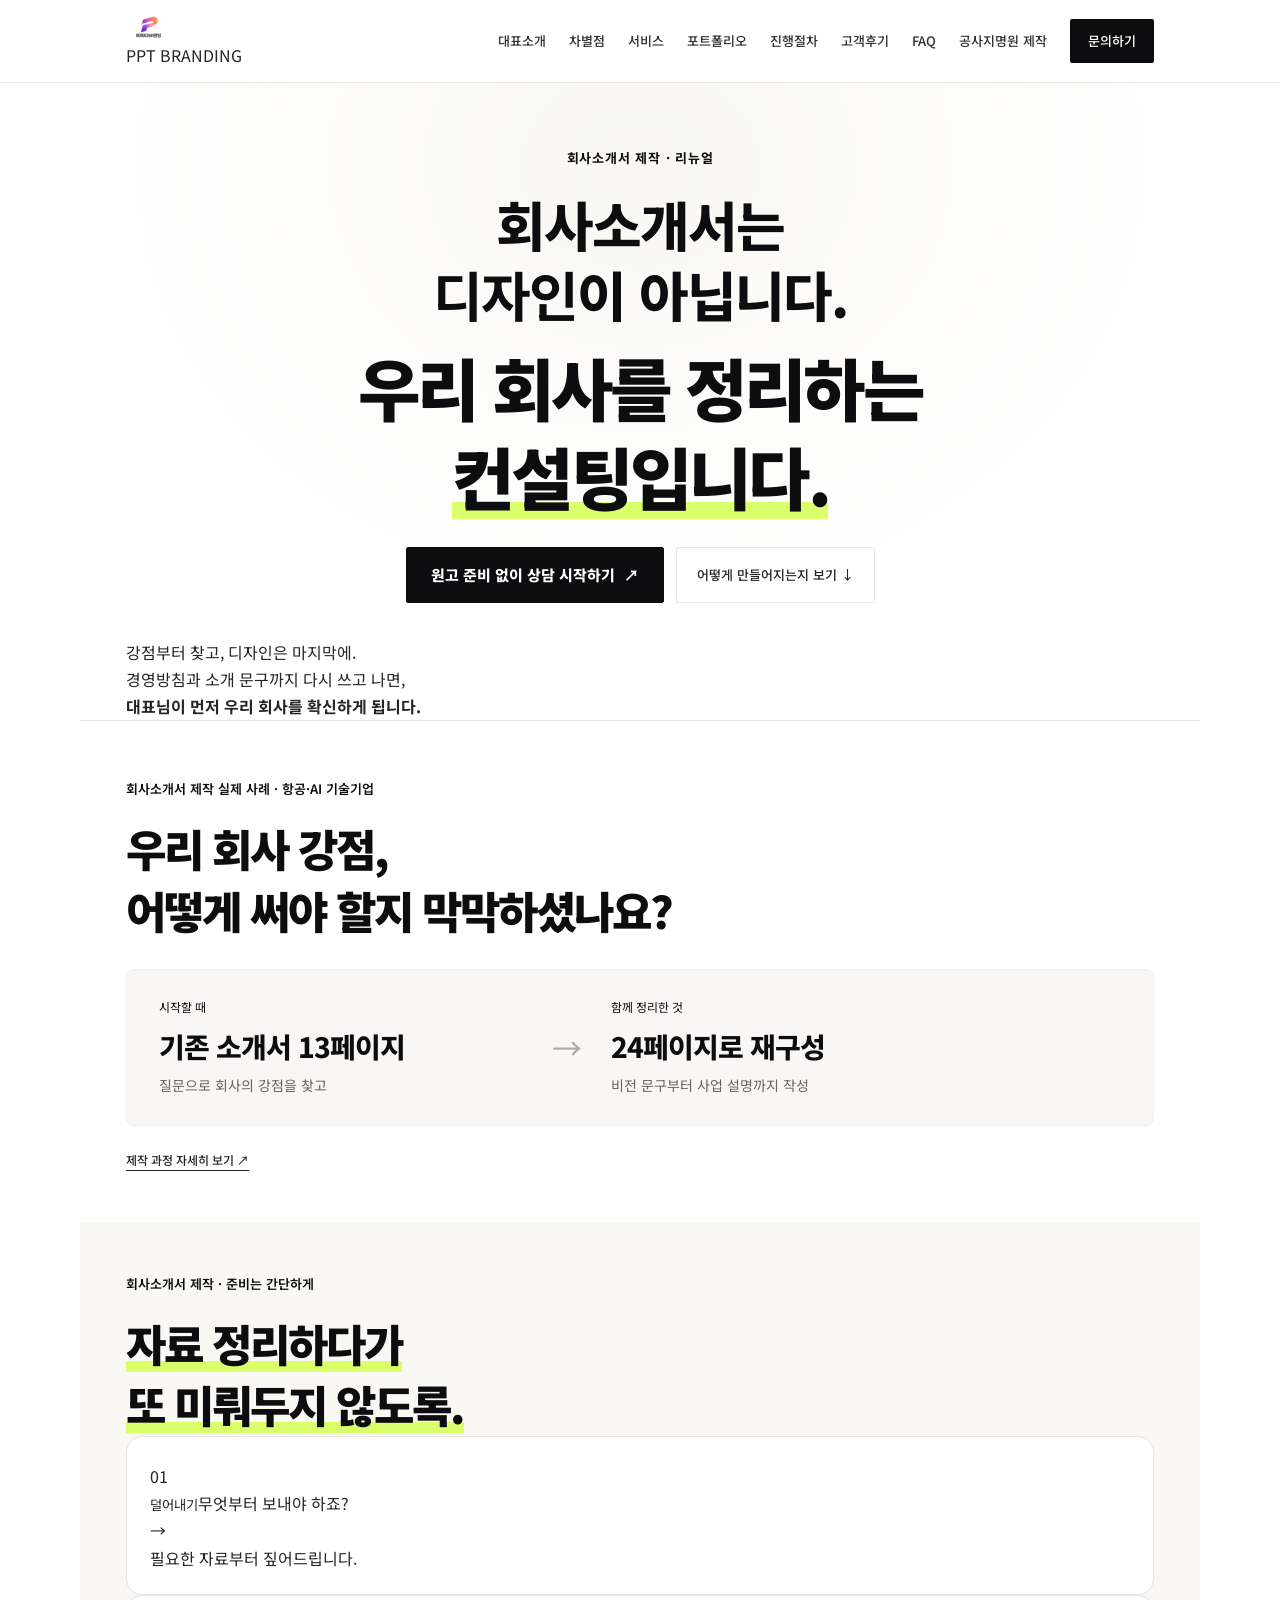
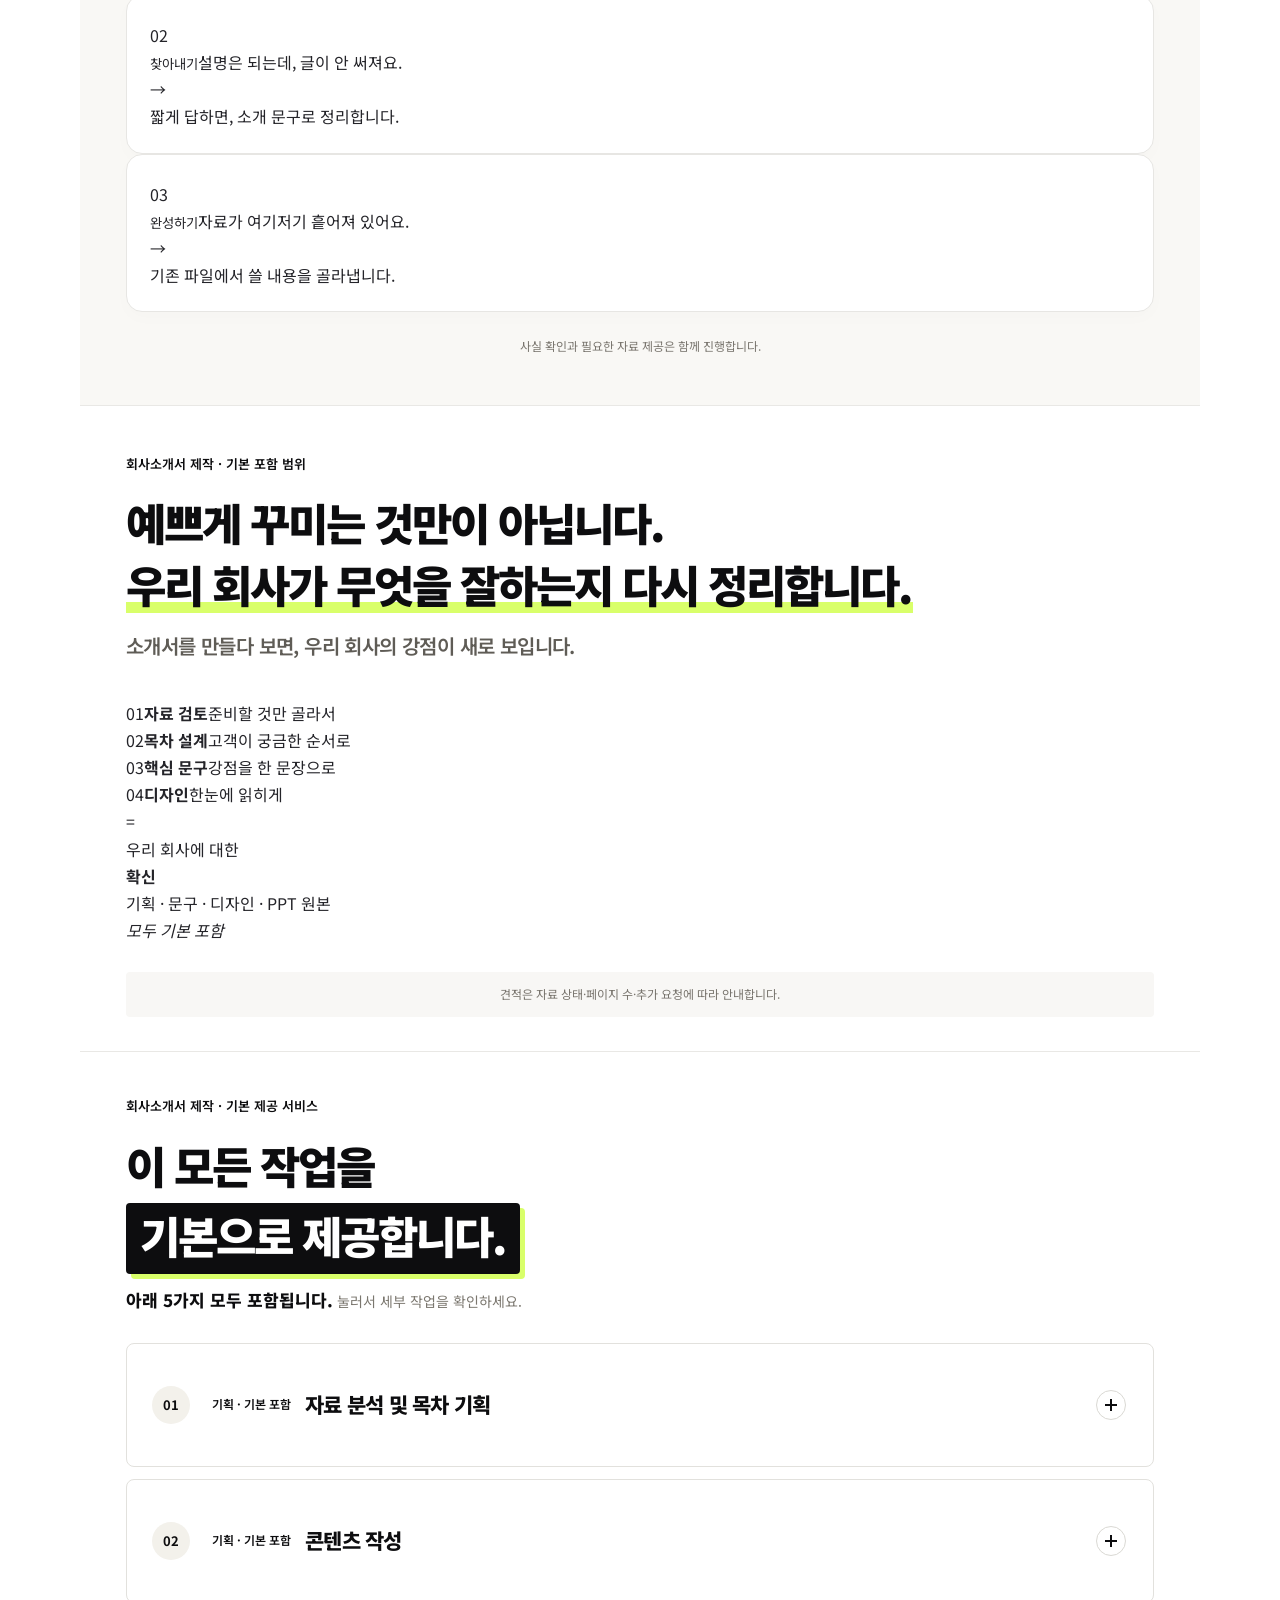
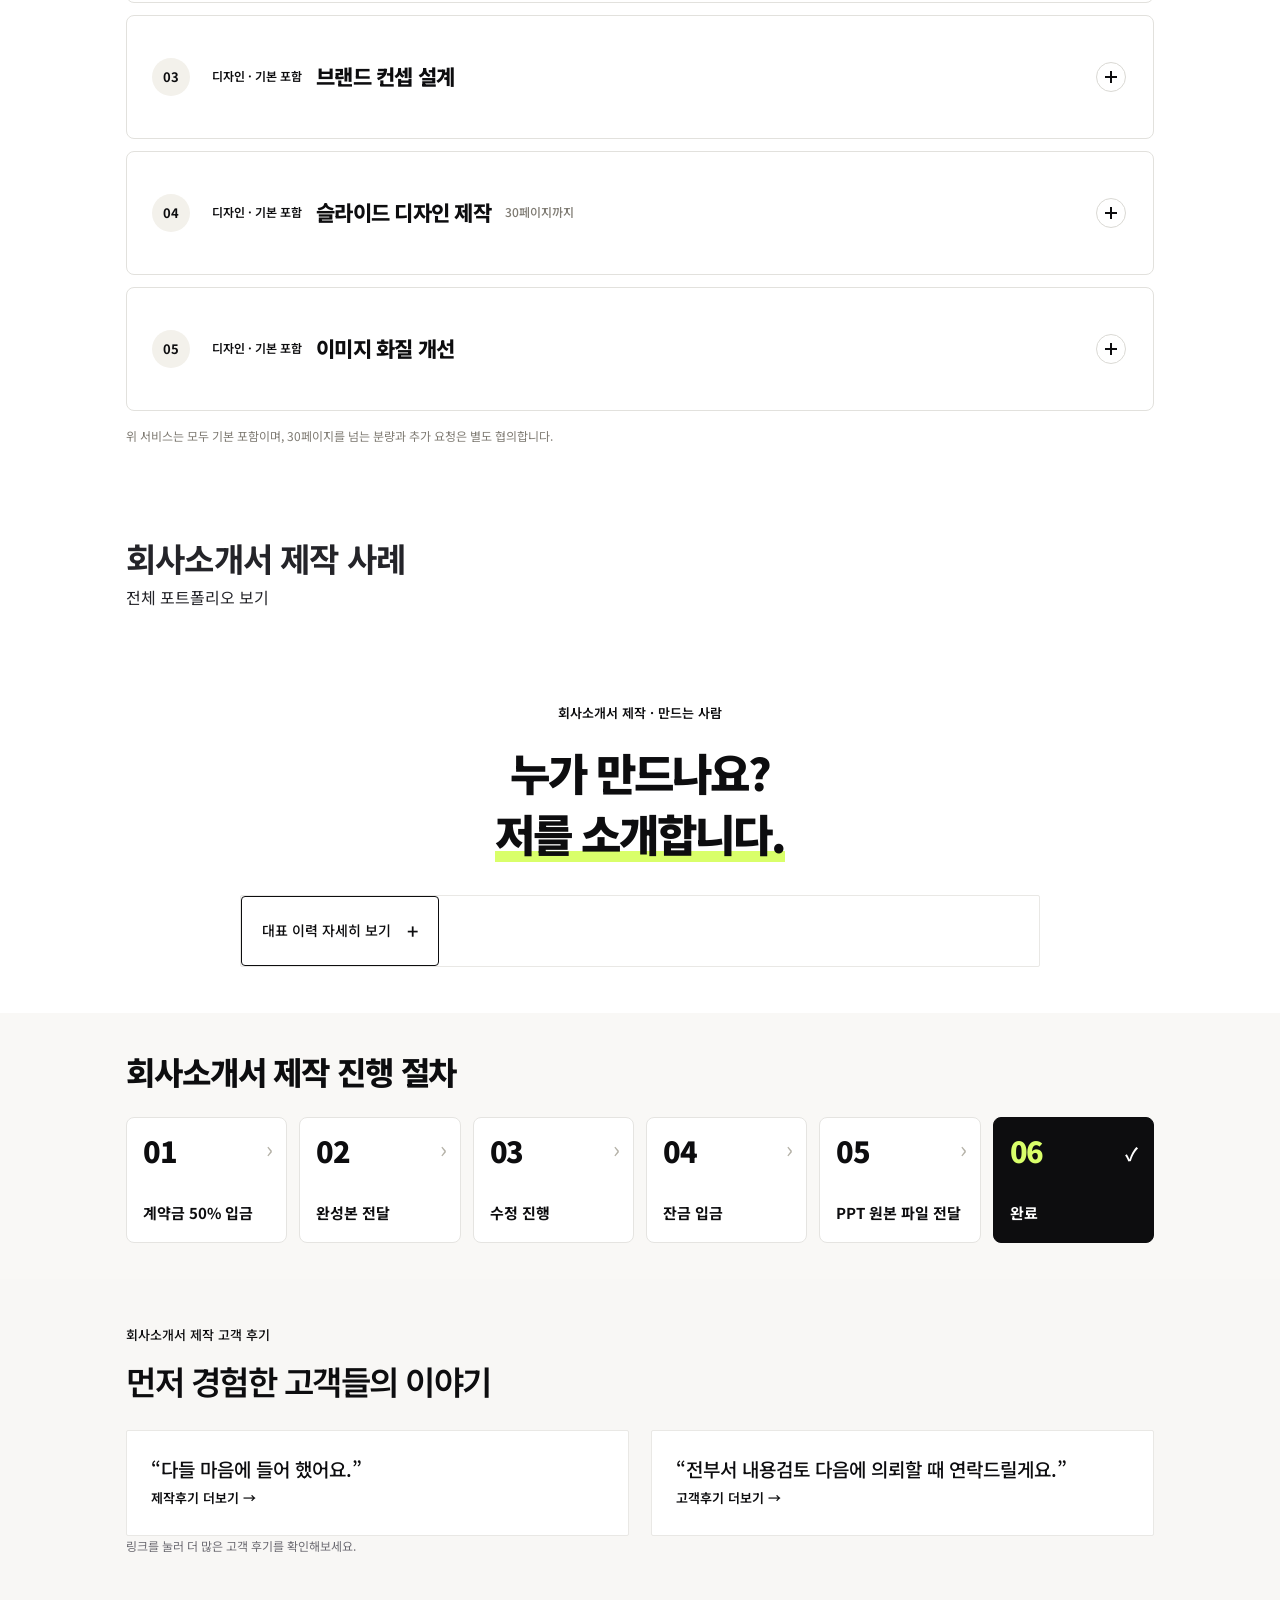
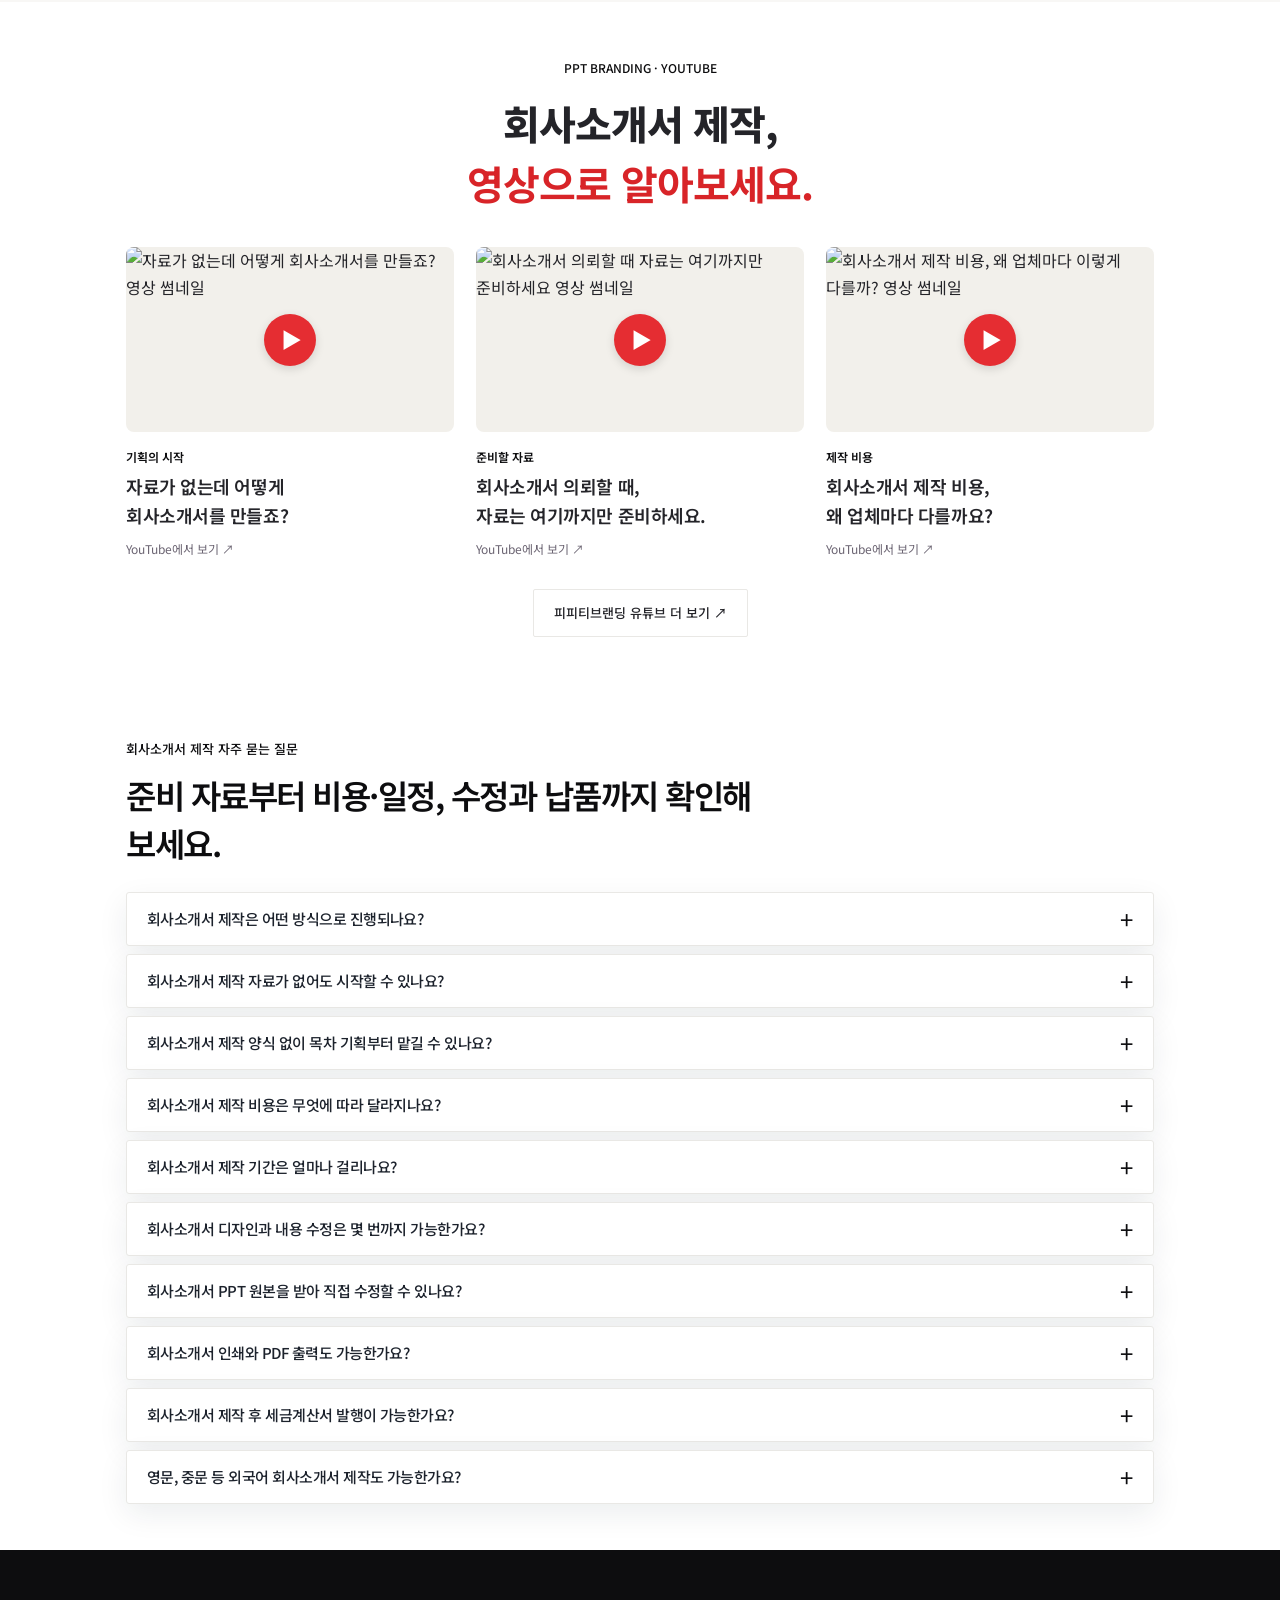
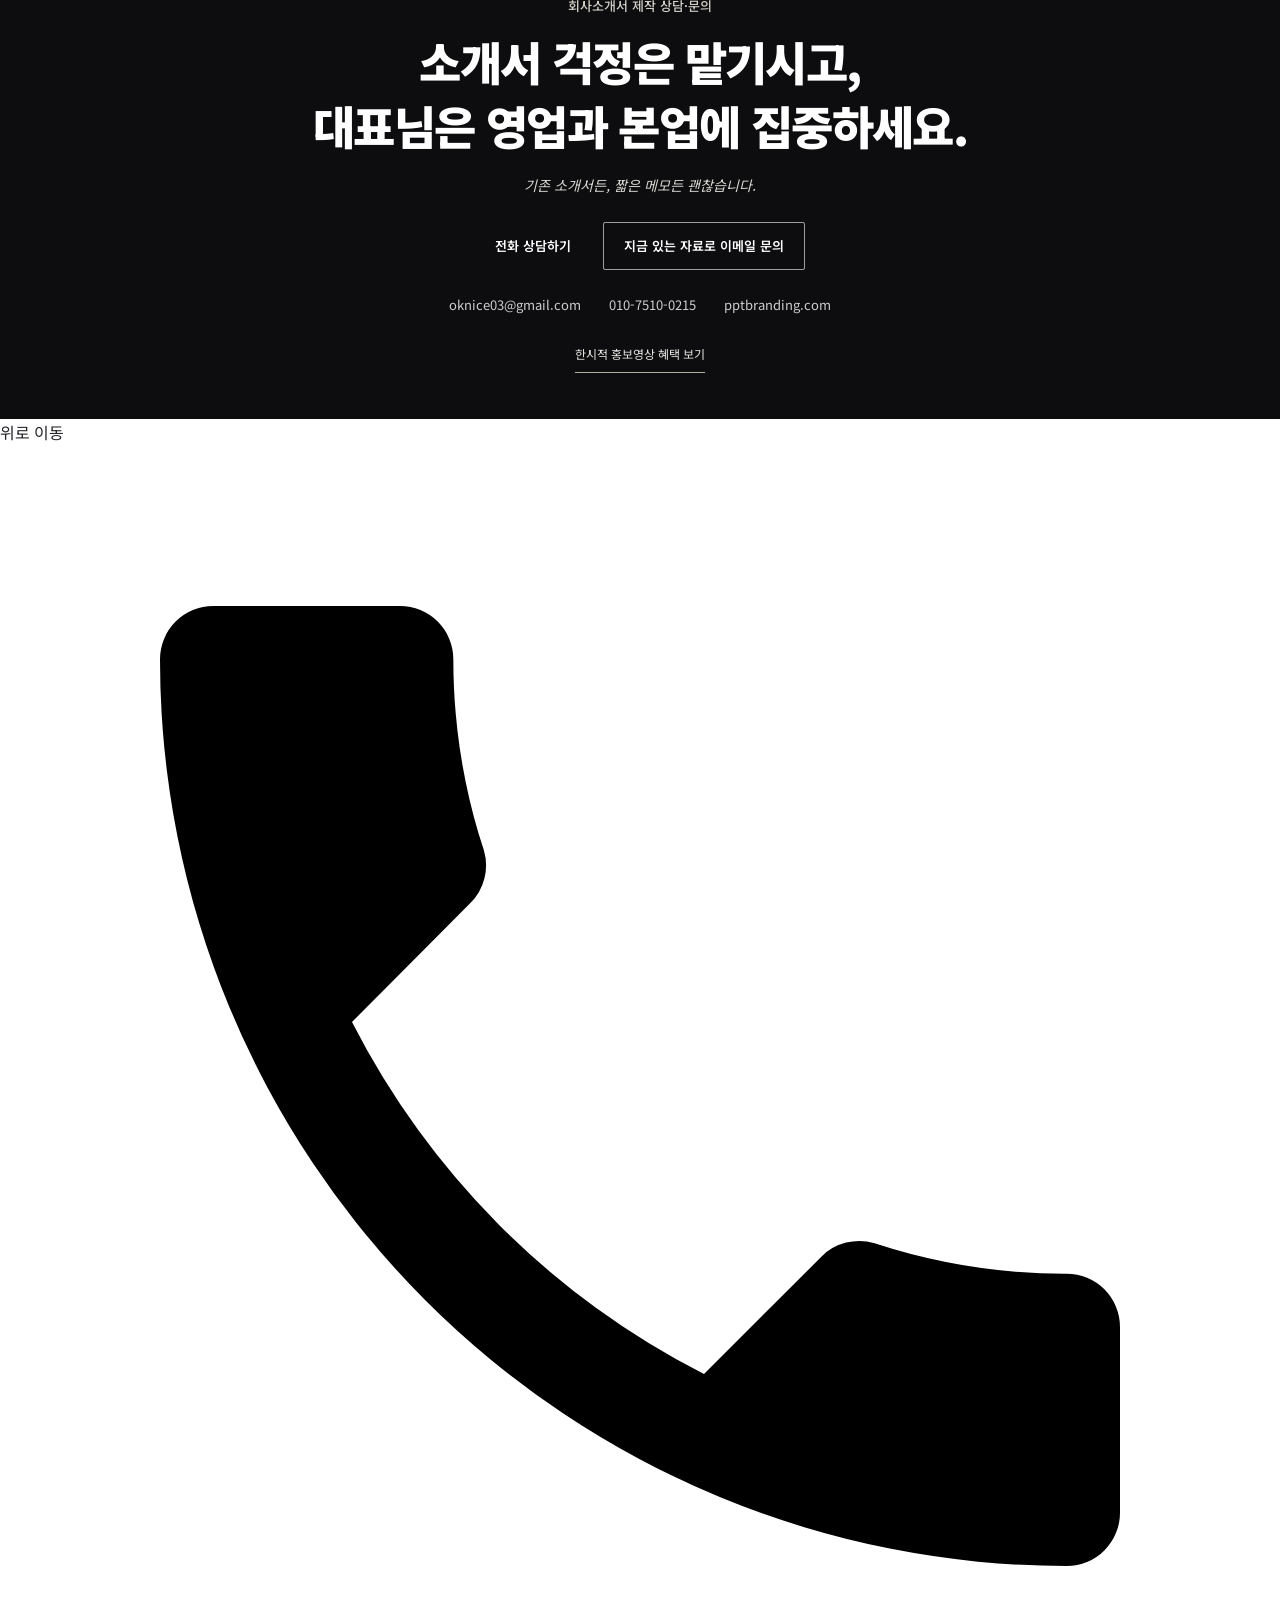
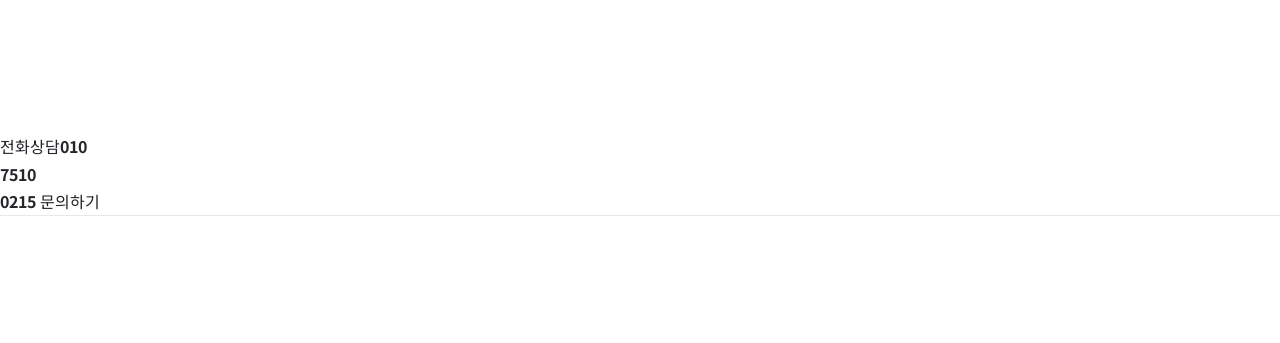
==== commit ee3dbab4: "회사소개서 홈: 첫 화면 윗줄 2줄 구성, '디자인' 노란색 강조·글씨 확대 - 회사소개서는 / 디자인이 아닙니다. / 우리 회사를 정리하는 컨설팅입니다. - 윗줄 PC 68px·" ====
--- a/index.html
+++ b/index.html
@@ -159,7 +159,7 @@
 <main id="main">
 <section class="pb-wrap pb-hero pb-renew-hero" id="hero" aria-label="회사소개서 제작과 리뉴얼">
     <p class="pb-eyebrow">회사소개서 제작 · 리뉴얼</p>
-    <h1><span class="pb-hero-topic">회사소개서는 디자인이 아닙니다.</span><span id="pb-headline">우리 회사를 정리하는<br><em>컨설팅입니다.</em></span></h1>
+    <h1><span class="pb-hero-topic">회사소개서는 <br><b class="pb-hero-topic-key">디자인</b>이 아닙니다.</span><span id="pb-headline">우리 회사를 정리하는<br><em>컨설팅입니다.</em></span></h1>
 
 
     <div class="pb-actions"><a class="pb-action pb-action-primary" href="#contact">원고 준비 없이 상담 시작하기 <span aria-hidden="true">↗</span></a><a class="pb-action" href="#planning-case">어떻게 만들어지는지 보기 ↓</a></div>
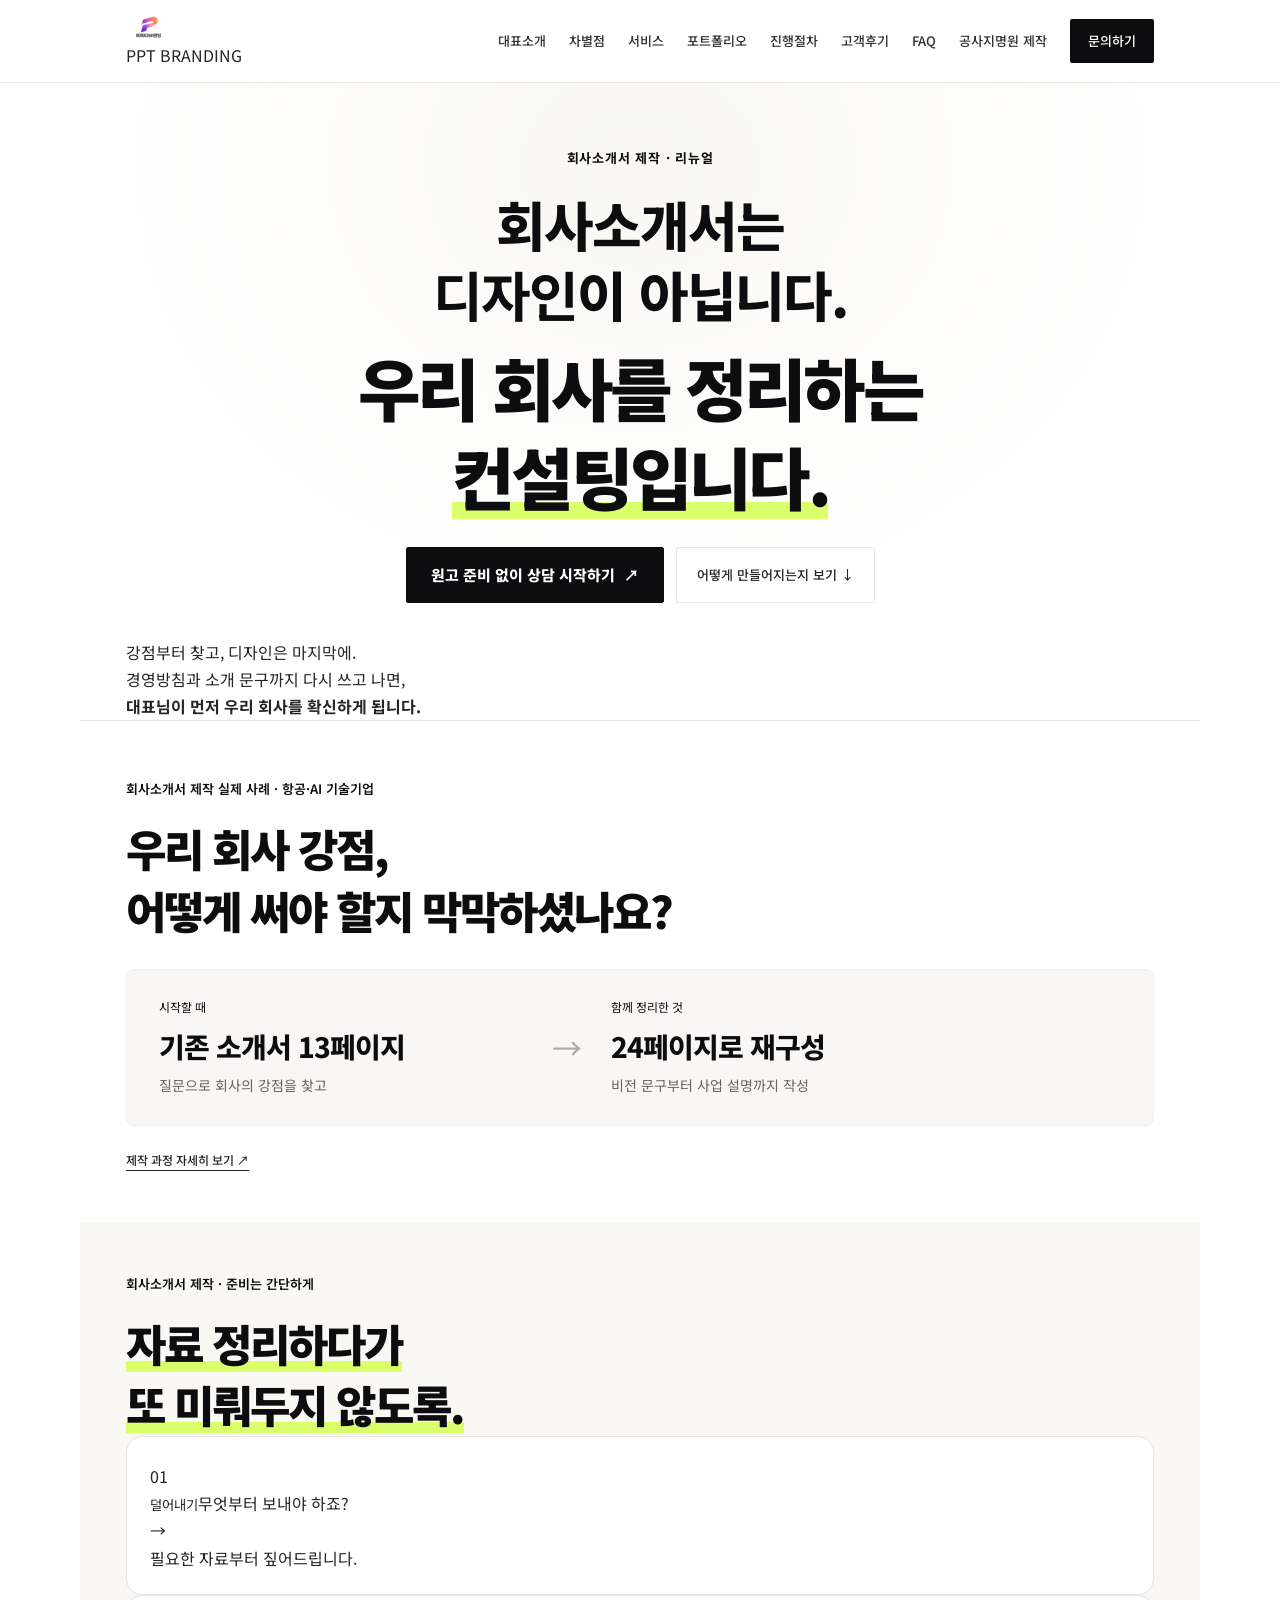
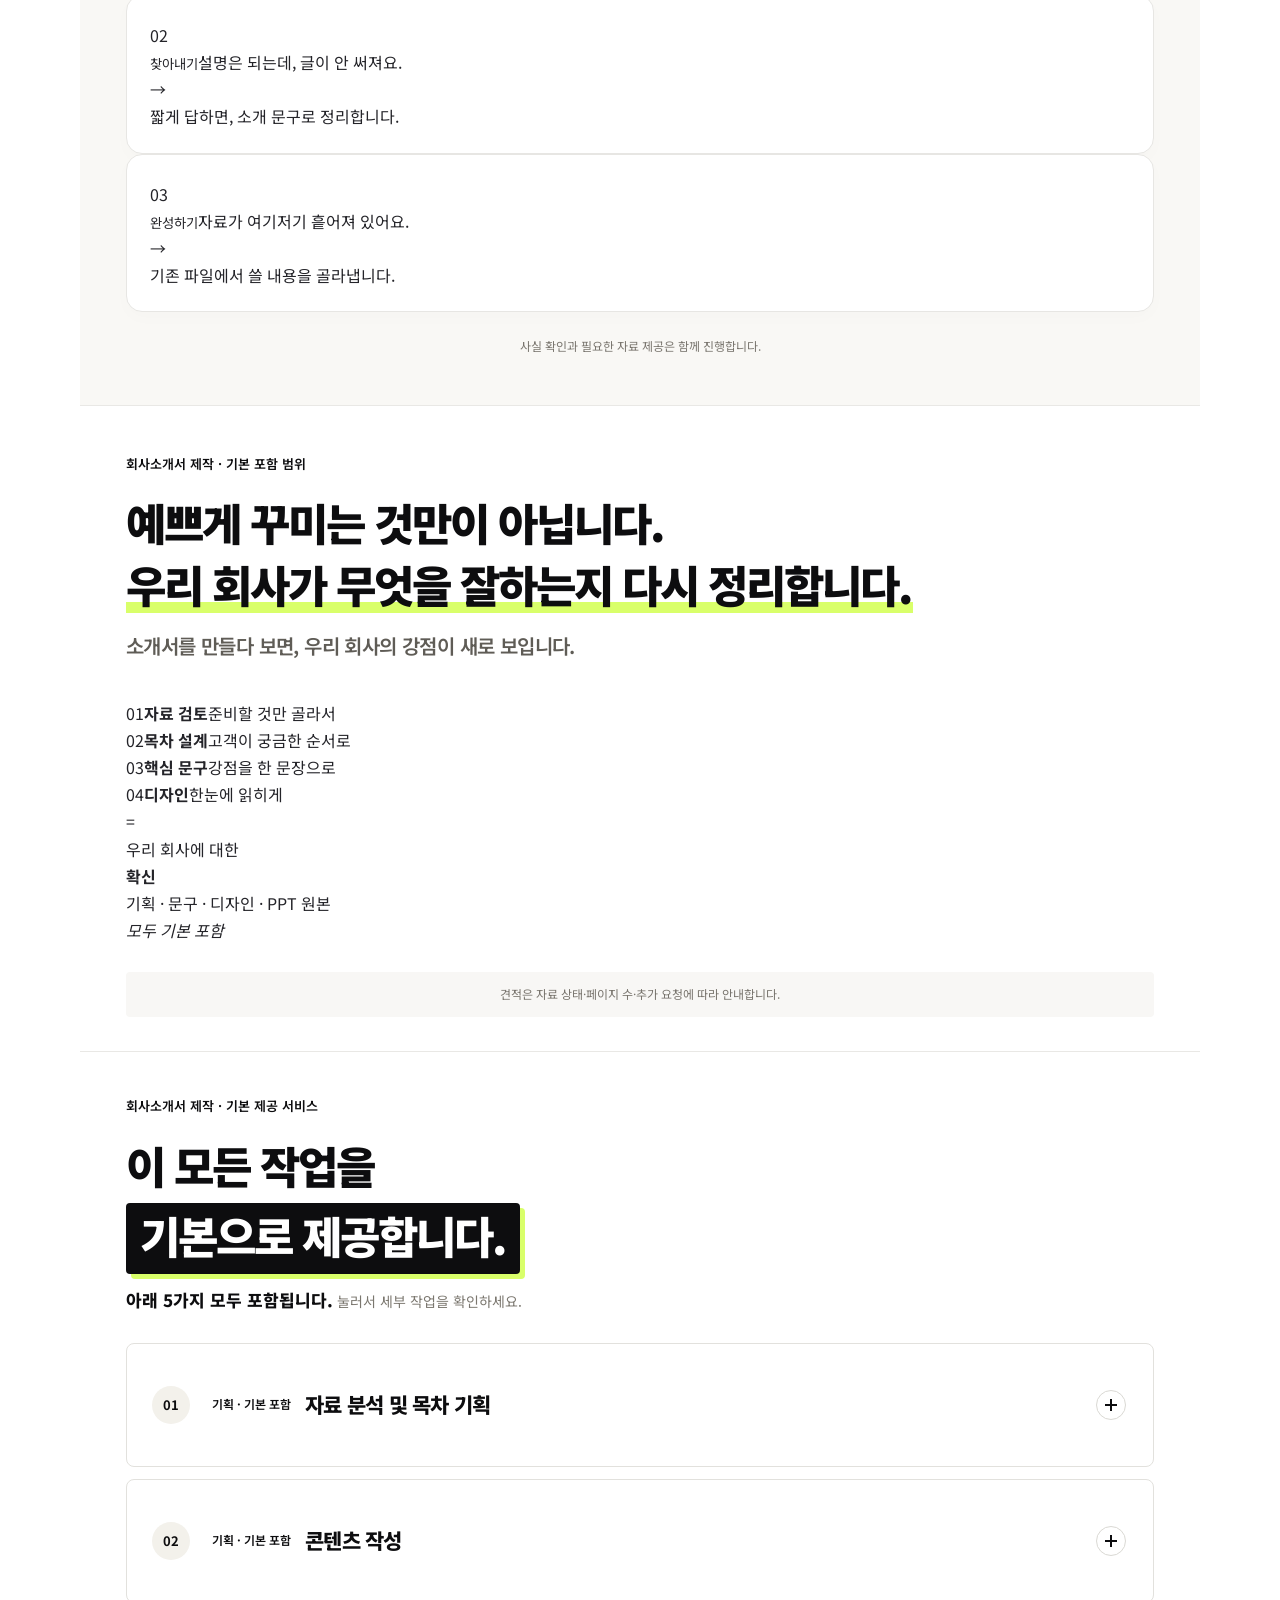
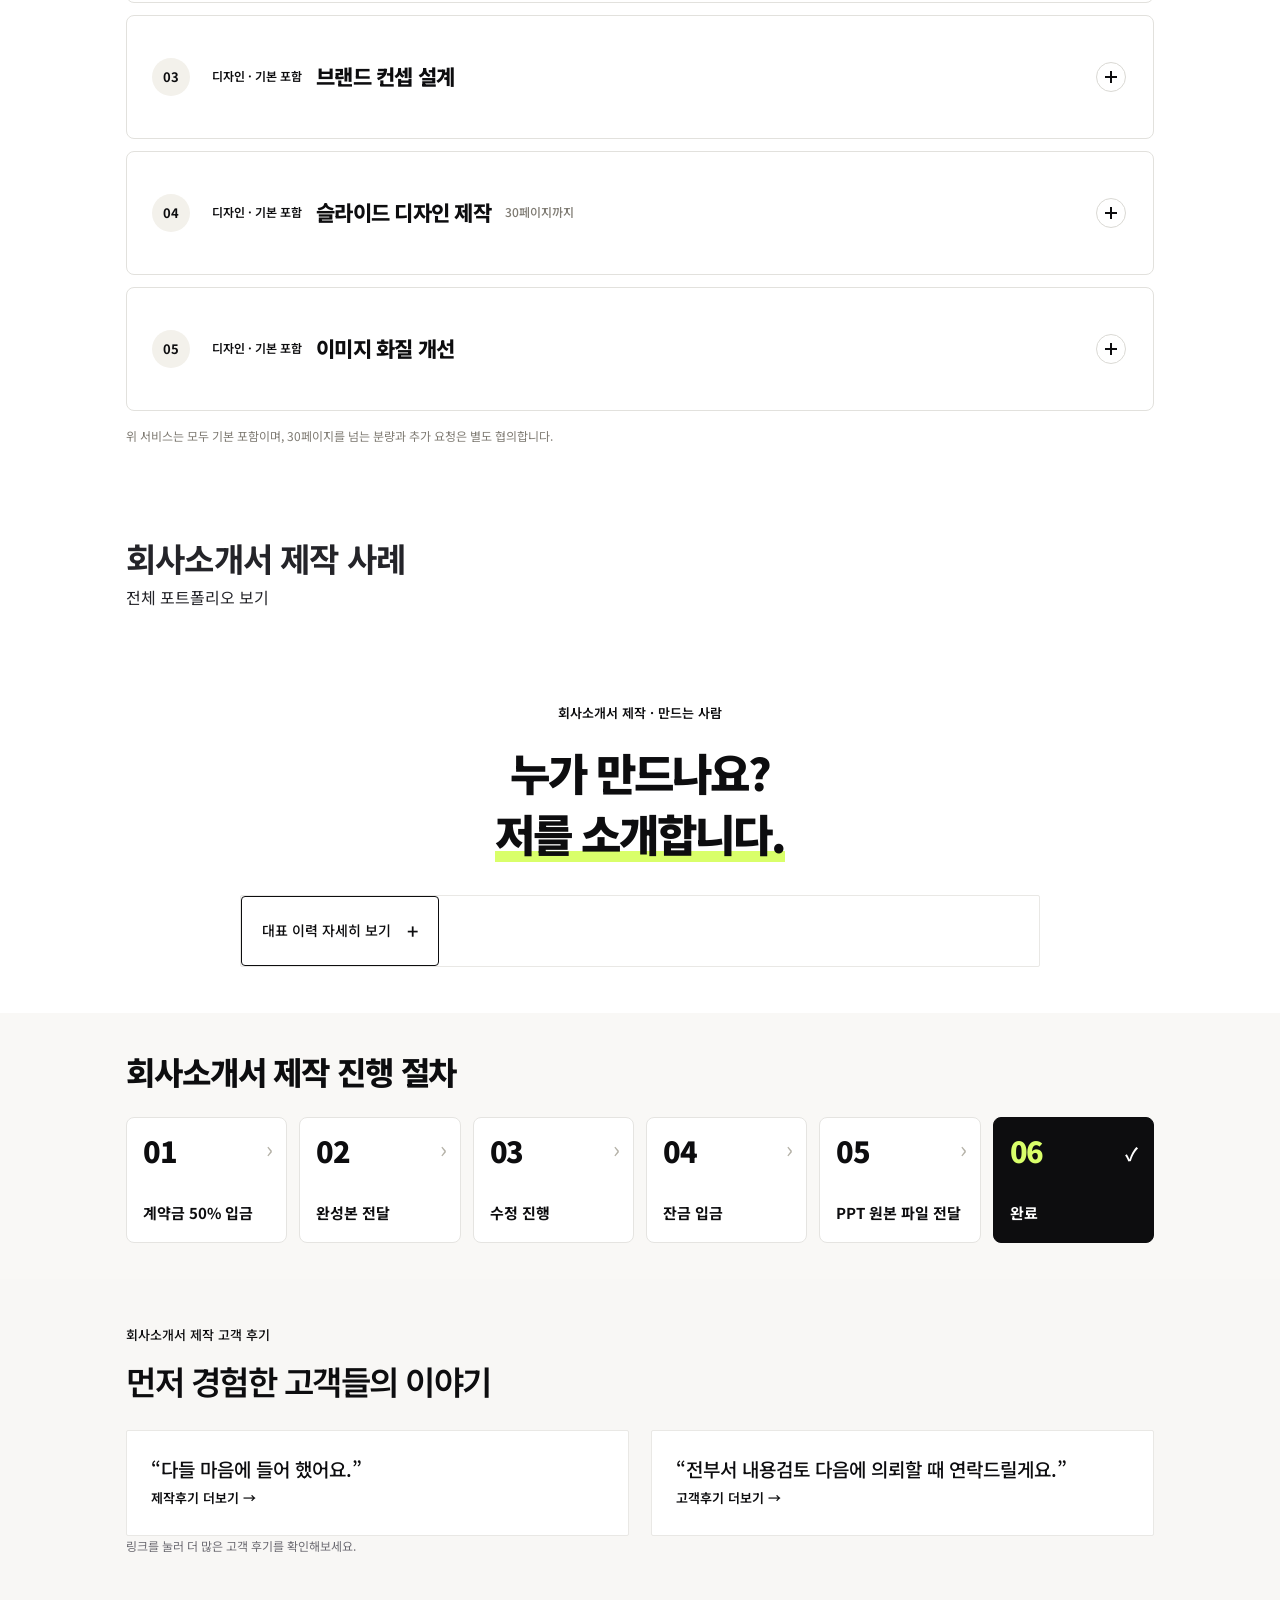
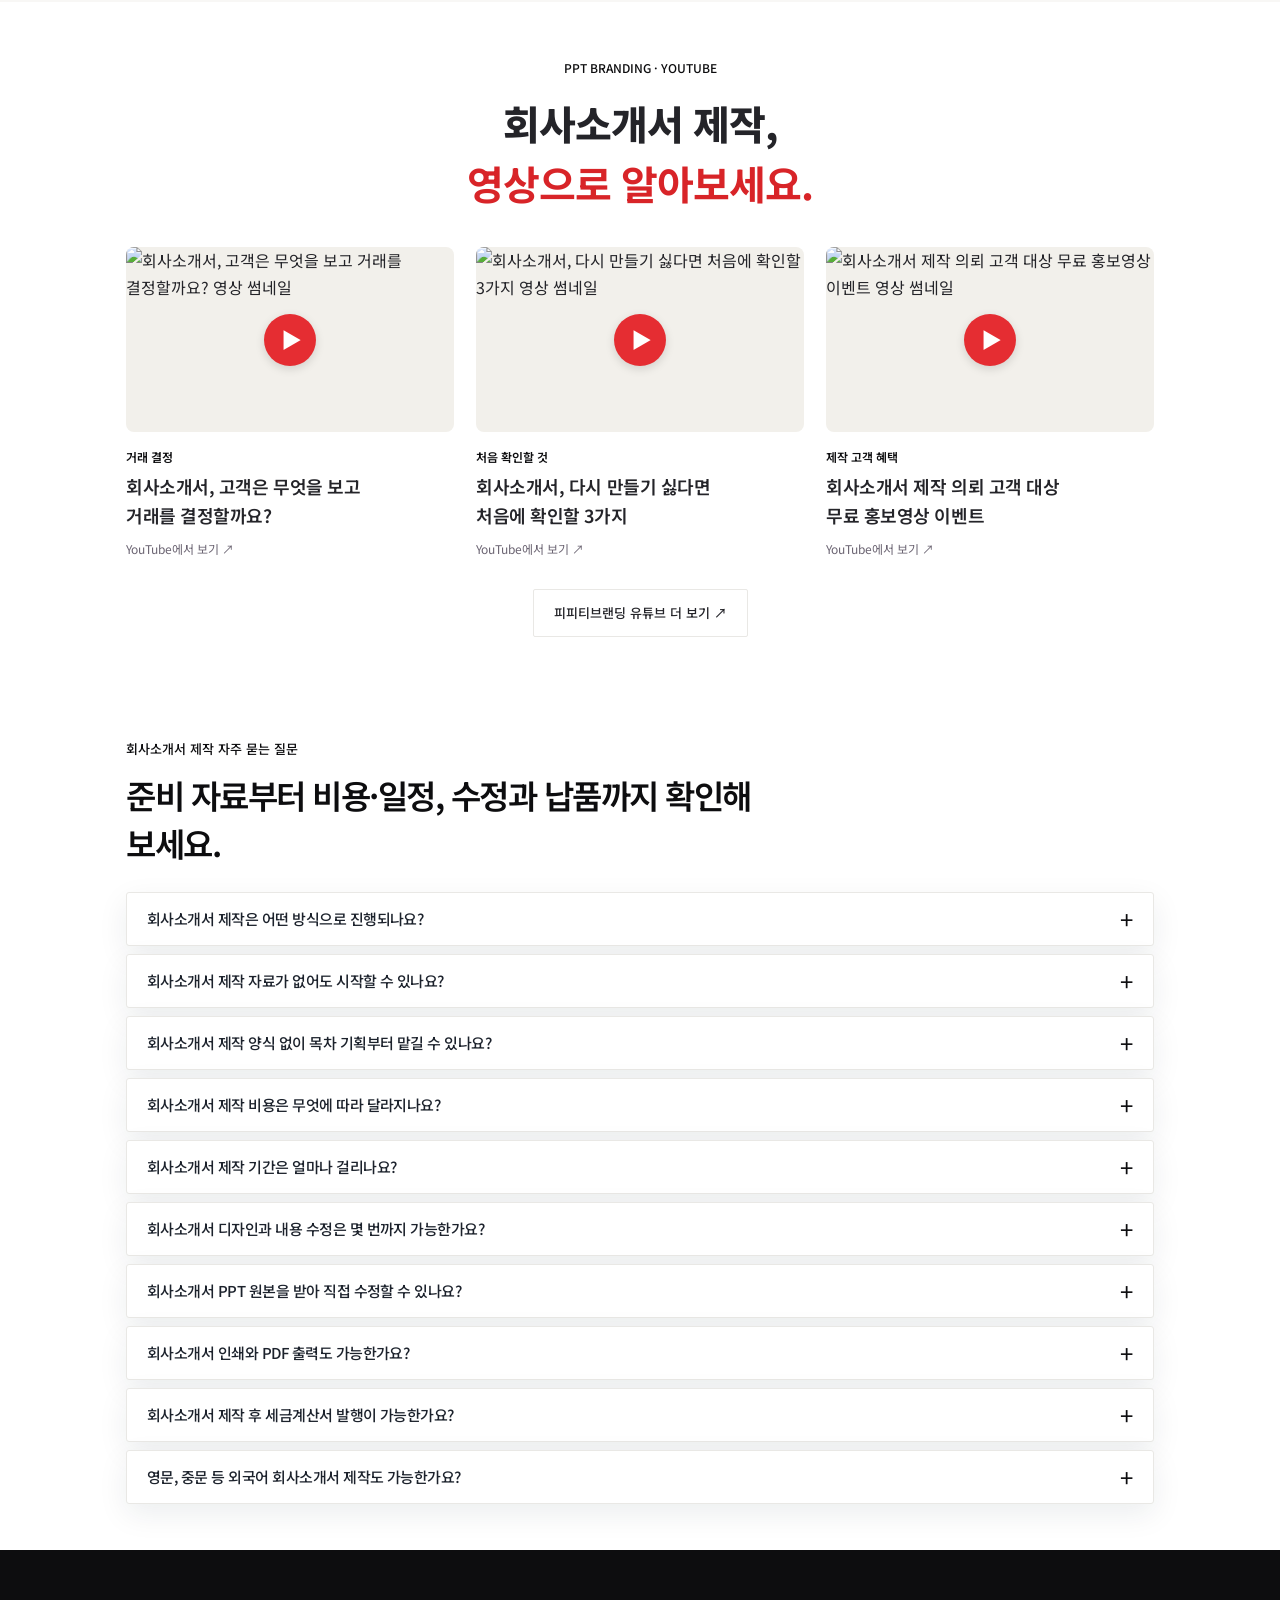
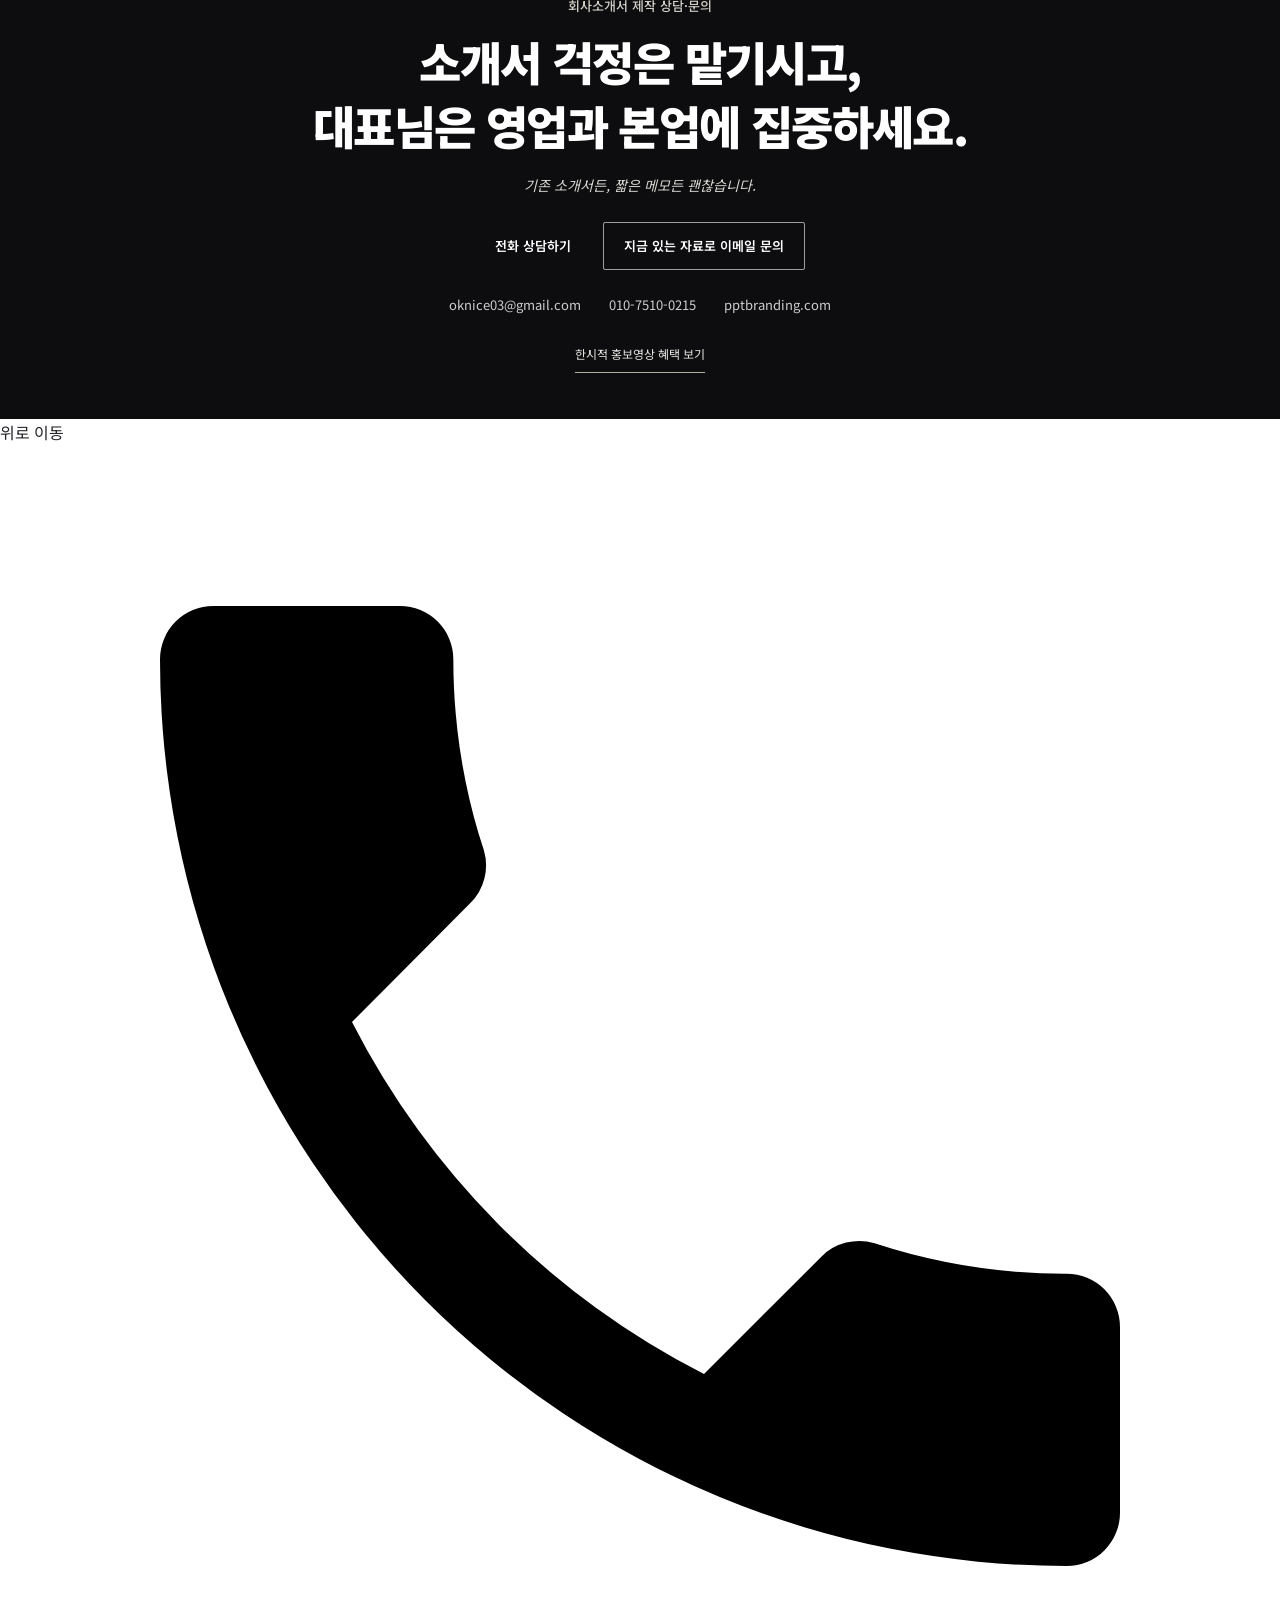
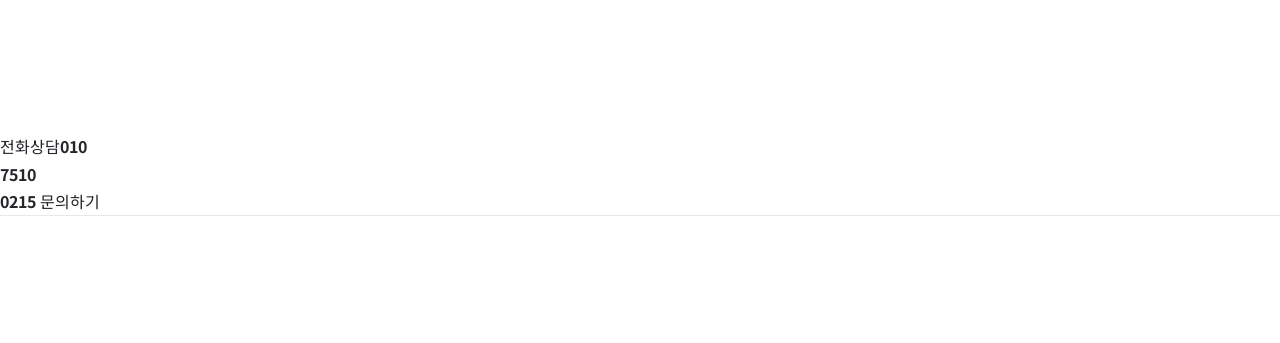
==== commit 7a5b78e7: "회사소개서 홈: 유튜브 영상 3편을 최신 영상으로 교체 - 회사소개서, 고객은 무엇을 보고 거래를 결정할까요? (2026-11-09) - 회사소개서, 다시 만들기 싫다면 처음에 확" ====
--- a/index.html
+++ b/index.html
@@ -306,17 +306,17 @@
 
     </div>
     <div class="pb-youtube-grid">
-      <a class="pb-youtube-card" href="https://www.youtube.com/watch?v=3NKJgDbHNmk" target="_blank" rel="noopener">
-        <div class="pb-youtube-thumb"><img src="https://i.ytimg.com/vi/3NKJgDbHNmk/hqdefault.jpg" width="480" height="360" loading="lazy" alt="자료가 없는데 어떻게 회사소개서를 만들죠? 영상 썸네일"><span class="pb-youtube-play" aria-hidden="true">▶</span></div>
-        <p class="pb-youtube-topic">기획의 시작</p><h3>자료가 없는데 어떻게<br>회사소개서를 만들죠?</h3><span class="pb-youtube-watch">YouTube에서 보기 ↗</span>
+      <a class="pb-youtube-card" href="https://www.youtube.com/watch?v=HQPtA7D8-GI" target="_blank" rel="noopener">
+        <div class="pb-youtube-thumb"><img src="https://i.ytimg.com/vi/HQPtA7D8-GI/hqdefault.jpg" width="480" height="360" loading="lazy" alt="회사소개서, 고객은 무엇을 보고 거래를 결정할까요? 영상 썸네일"><span class="pb-youtube-play" aria-hidden="true">▶</span></div>
+        <p class="pb-youtube-topic">거래 결정</p><h3>회사소개서, 고객은 무엇을 보고<br>거래를 결정할까요?</h3><span class="pb-youtube-watch">YouTube에서 보기 ↗</span>
       </a>
-      <a class="pb-youtube-card" href="https://www.youtube.com/watch?v=pVJrOdfOXfk" target="_blank" rel="noopener">
-        <div class="pb-youtube-thumb"><img src="https://i.ytimg.com/vi/pVJrOdfOXfk/hqdefault.jpg" width="480" height="360" loading="lazy" alt="회사소개서 의뢰할 때 자료는 여기까지만 준비하세요 영상 썸네일"><span class="pb-youtube-play" aria-hidden="true">▶</span></div>
-        <p class="pb-youtube-topic">준비할 자료</p><h3>회사소개서 의뢰할 때,<br>자료는 여기까지만 준비하세요.</h3><span class="pb-youtube-watch">YouTube에서 보기 ↗</span>
+      <a class="pb-youtube-card" href="https://www.youtube.com/watch?v=zrYP63ddgQU" target="_blank" rel="noopener">
+        <div class="pb-youtube-thumb"><img src="https://i.ytimg.com/vi/zrYP63ddgQU/hqdefault.jpg" width="480" height="360" loading="lazy" alt="회사소개서, 다시 만들기 싫다면 처음에 확인할 3가지 영상 썸네일"><span class="pb-youtube-play" aria-hidden="true">▶</span></div>
+        <p class="pb-youtube-topic">처음 확인할 것</p><h3>회사소개서, 다시 만들기 싫다면<br>처음에 확인할 3가지</h3><span class="pb-youtube-watch">YouTube에서 보기 ↗</span>
       </a>
-      <a class="pb-youtube-card" href="https://www.youtube.com/watch?v=7NQv5mw-6B0" target="_blank" rel="noopener">
-        <div class="pb-youtube-thumb"><img src="https://i.ytimg.com/vi/7NQv5mw-6B0/hqdefault.jpg" width="480" height="360" loading="lazy" alt="회사소개서 제작 비용, 왜 업체마다 이렇게 다를까? 영상 썸네일"><span class="pb-youtube-play" aria-hidden="true">▶</span></div>
-        <p class="pb-youtube-topic">제작 비용</p><h3>회사소개서 제작 비용,<br>왜 업체마다 다를까요?</h3><span class="pb-youtube-watch">YouTube에서 보기 ↗</span>
+      <a class="pb-youtube-card" href="https://www.youtube.com/watch?v=fE096Ex_QEs" target="_blank" rel="noopener">
+        <div class="pb-youtube-thumb"><img src="https://i.ytimg.com/vi/fE096Ex_QEs/hqdefault.jpg" width="480" height="360" loading="lazy" alt="회사소개서 제작 의뢰 고객 대상 무료 홍보영상 이벤트 영상 썸네일"><span class="pb-youtube-play" aria-hidden="true">▶</span></div>
+        <p class="pb-youtube-topic">제작 고객 혜택</p><h3>회사소개서 제작 의뢰 고객 대상<br>무료 홍보영상 이벤트</h3><span class="pb-youtube-watch">YouTube에서 보기 ↗</span>
       </a>
     </div>
     <div class="pb-youtube-channel"><a class="pb-action" href="https://www.youtube.com/@pptbranding" target="_blank" rel="noopener">피피티브랜딩 유튜브 더 보기 ↗</a></div>
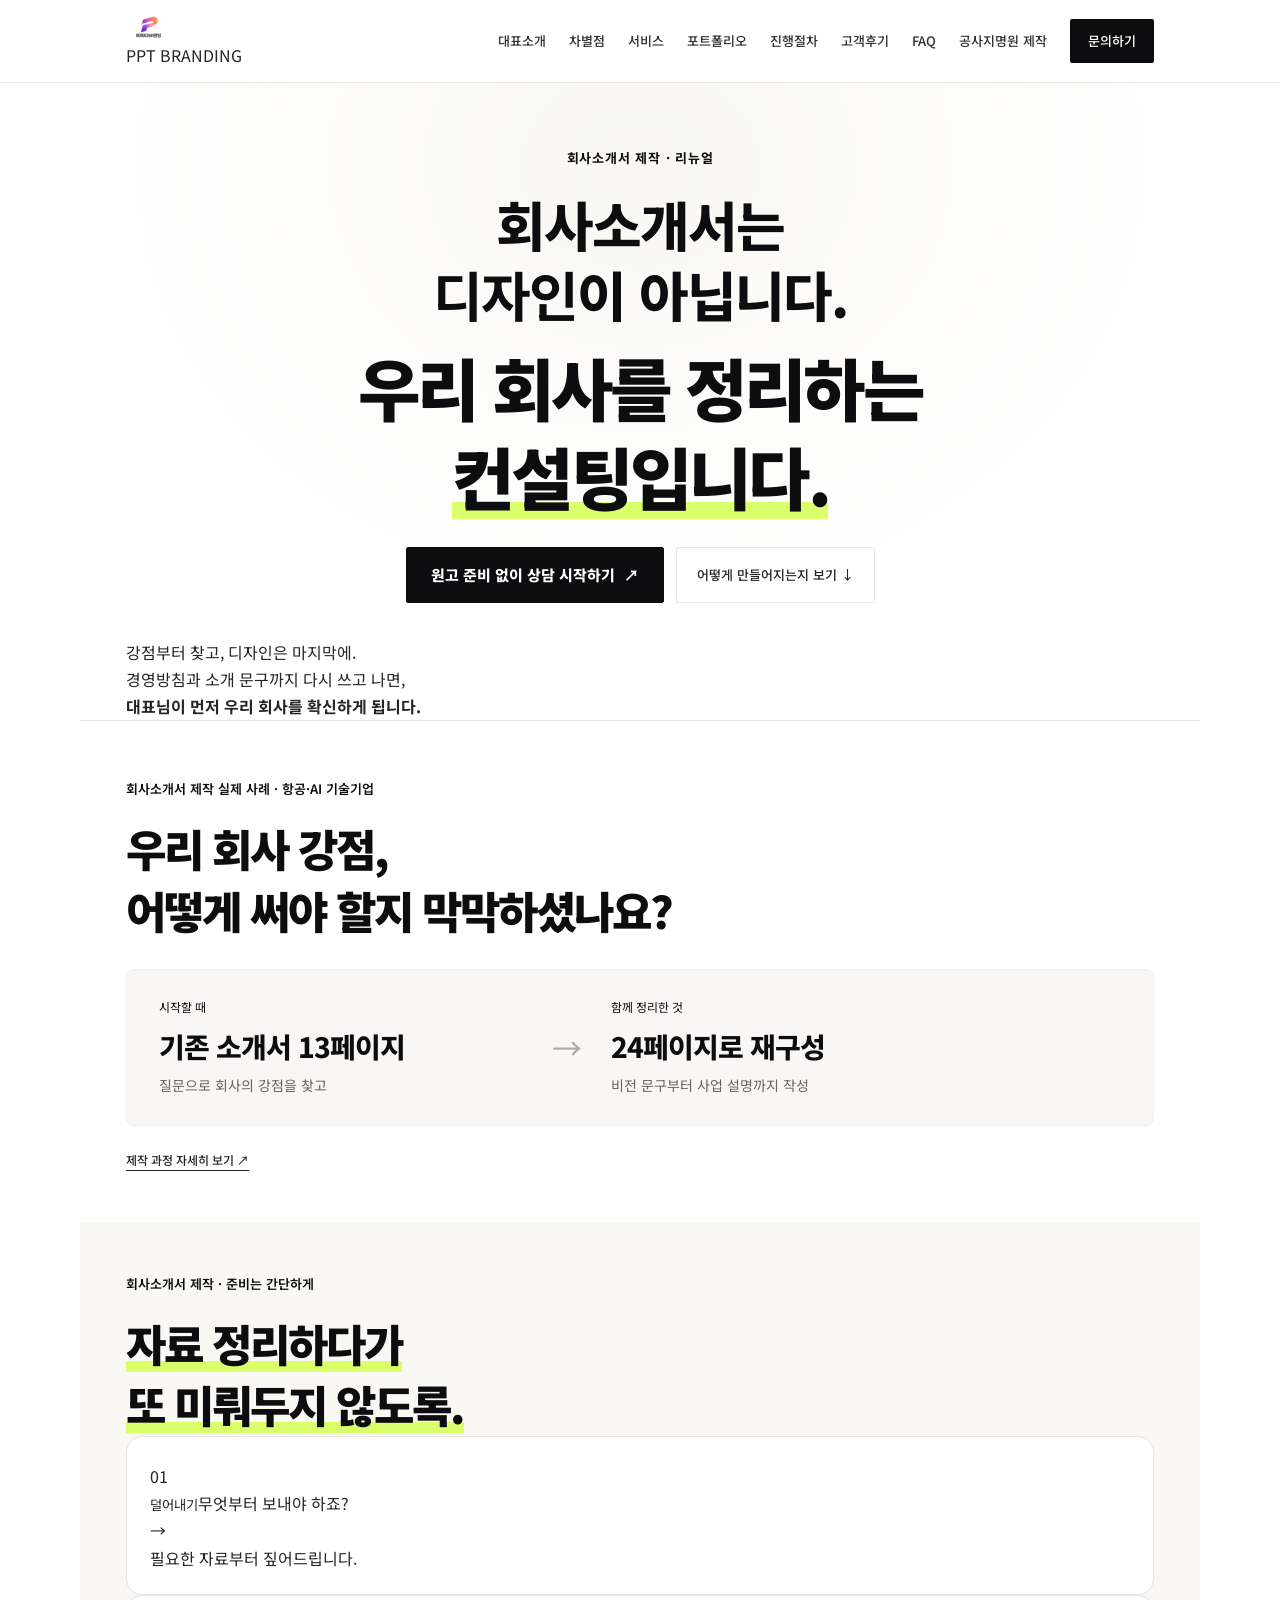
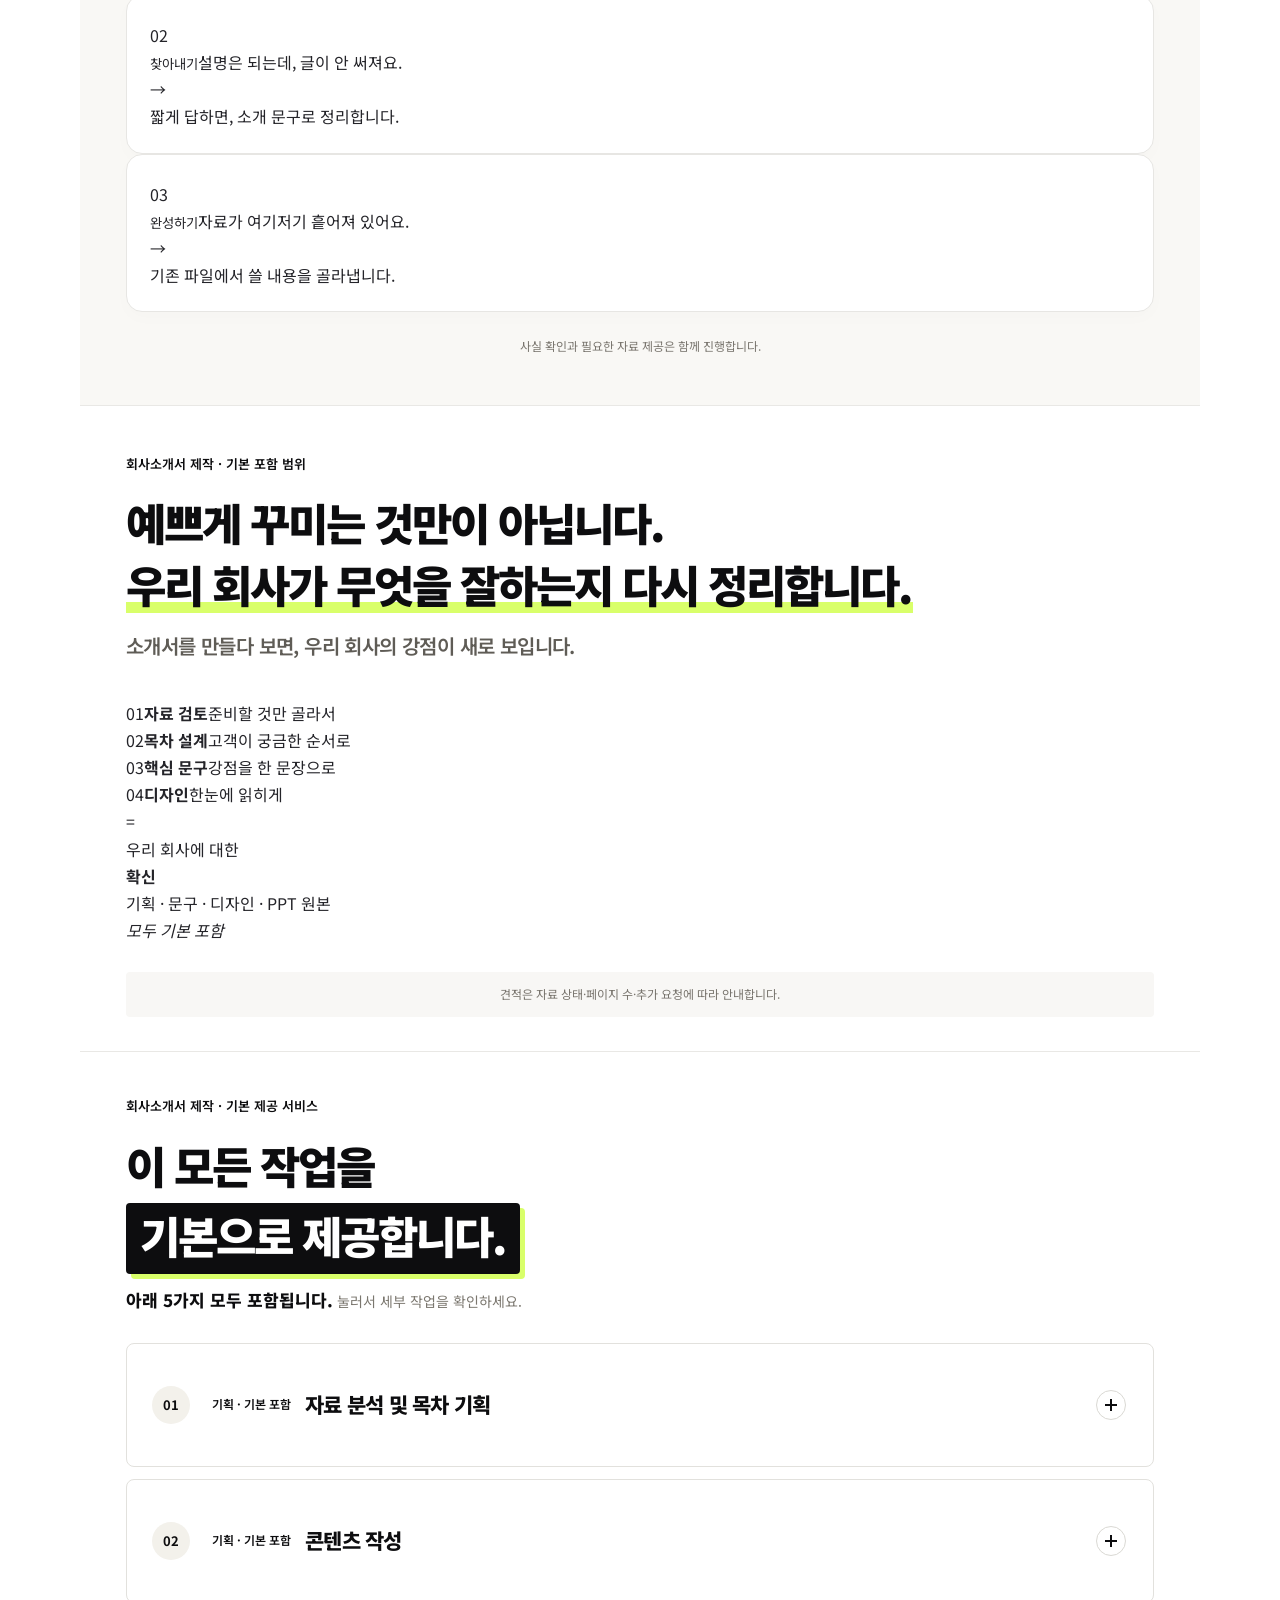
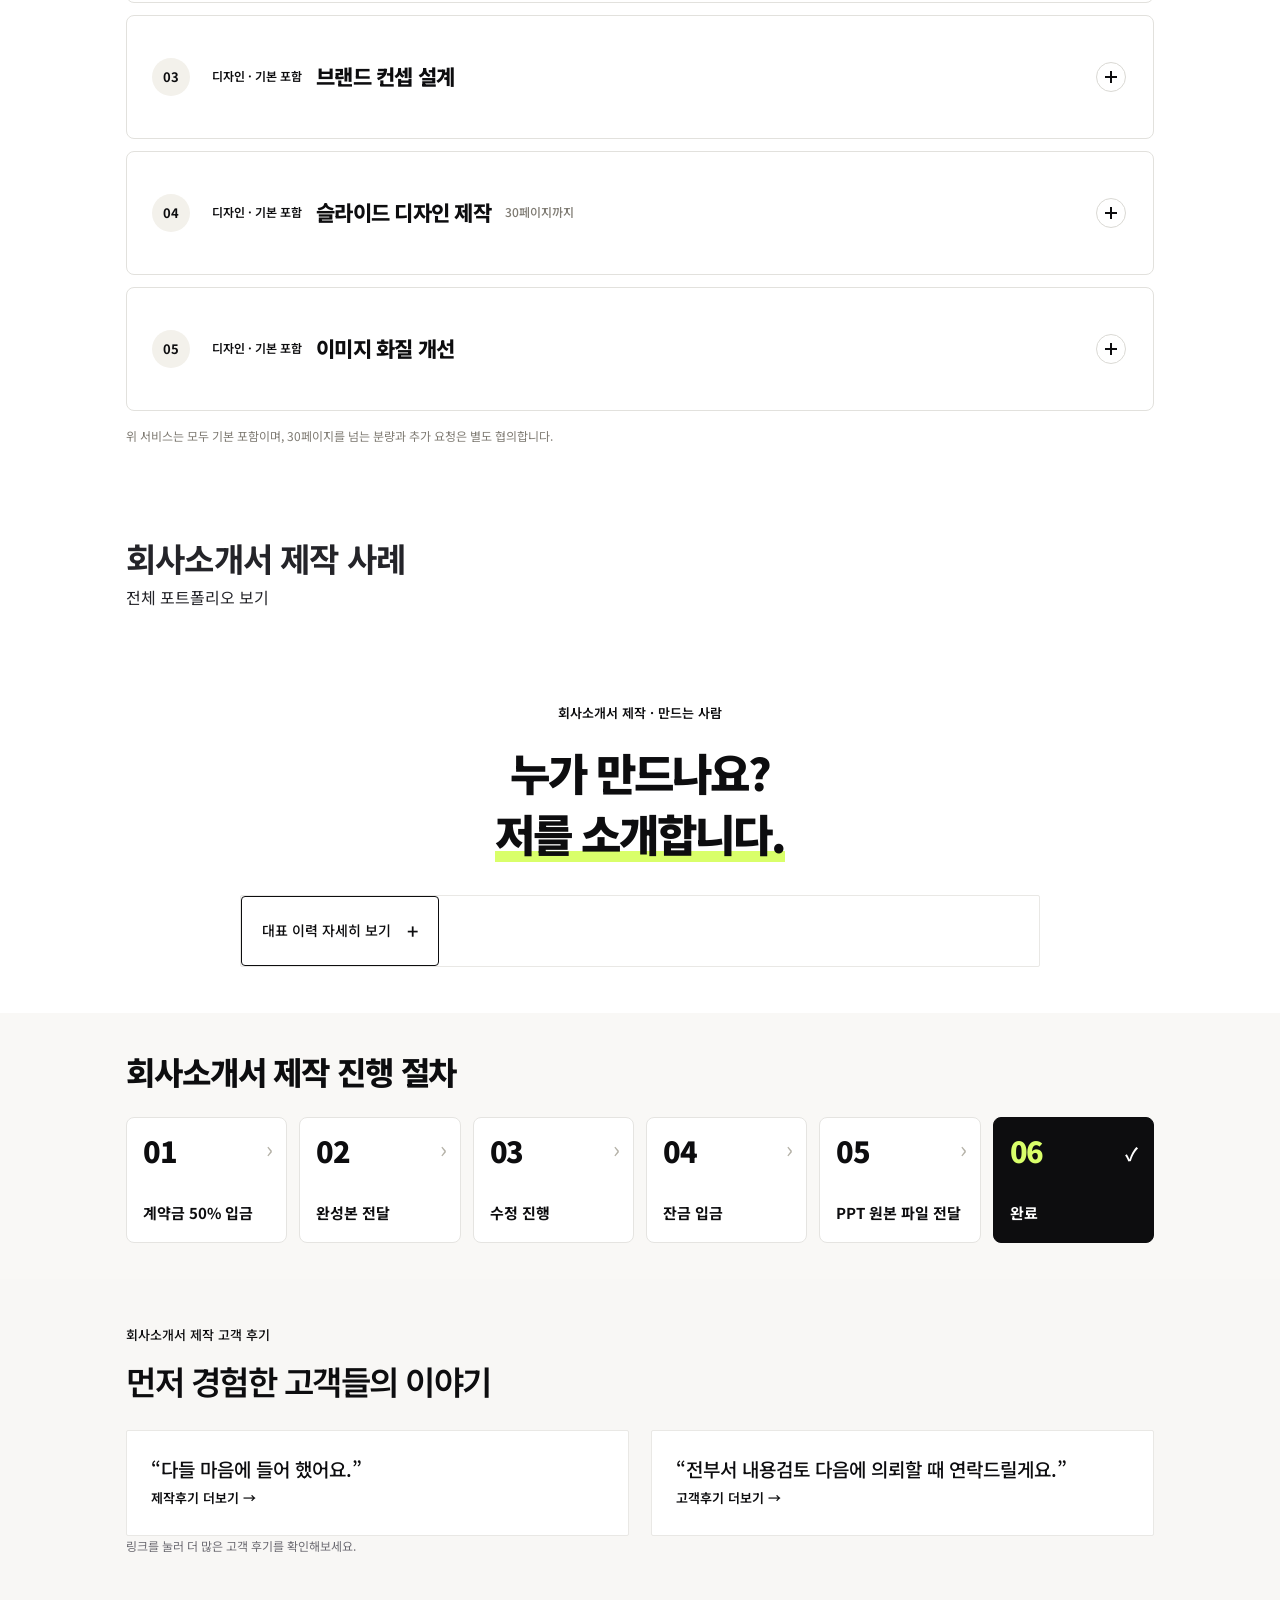
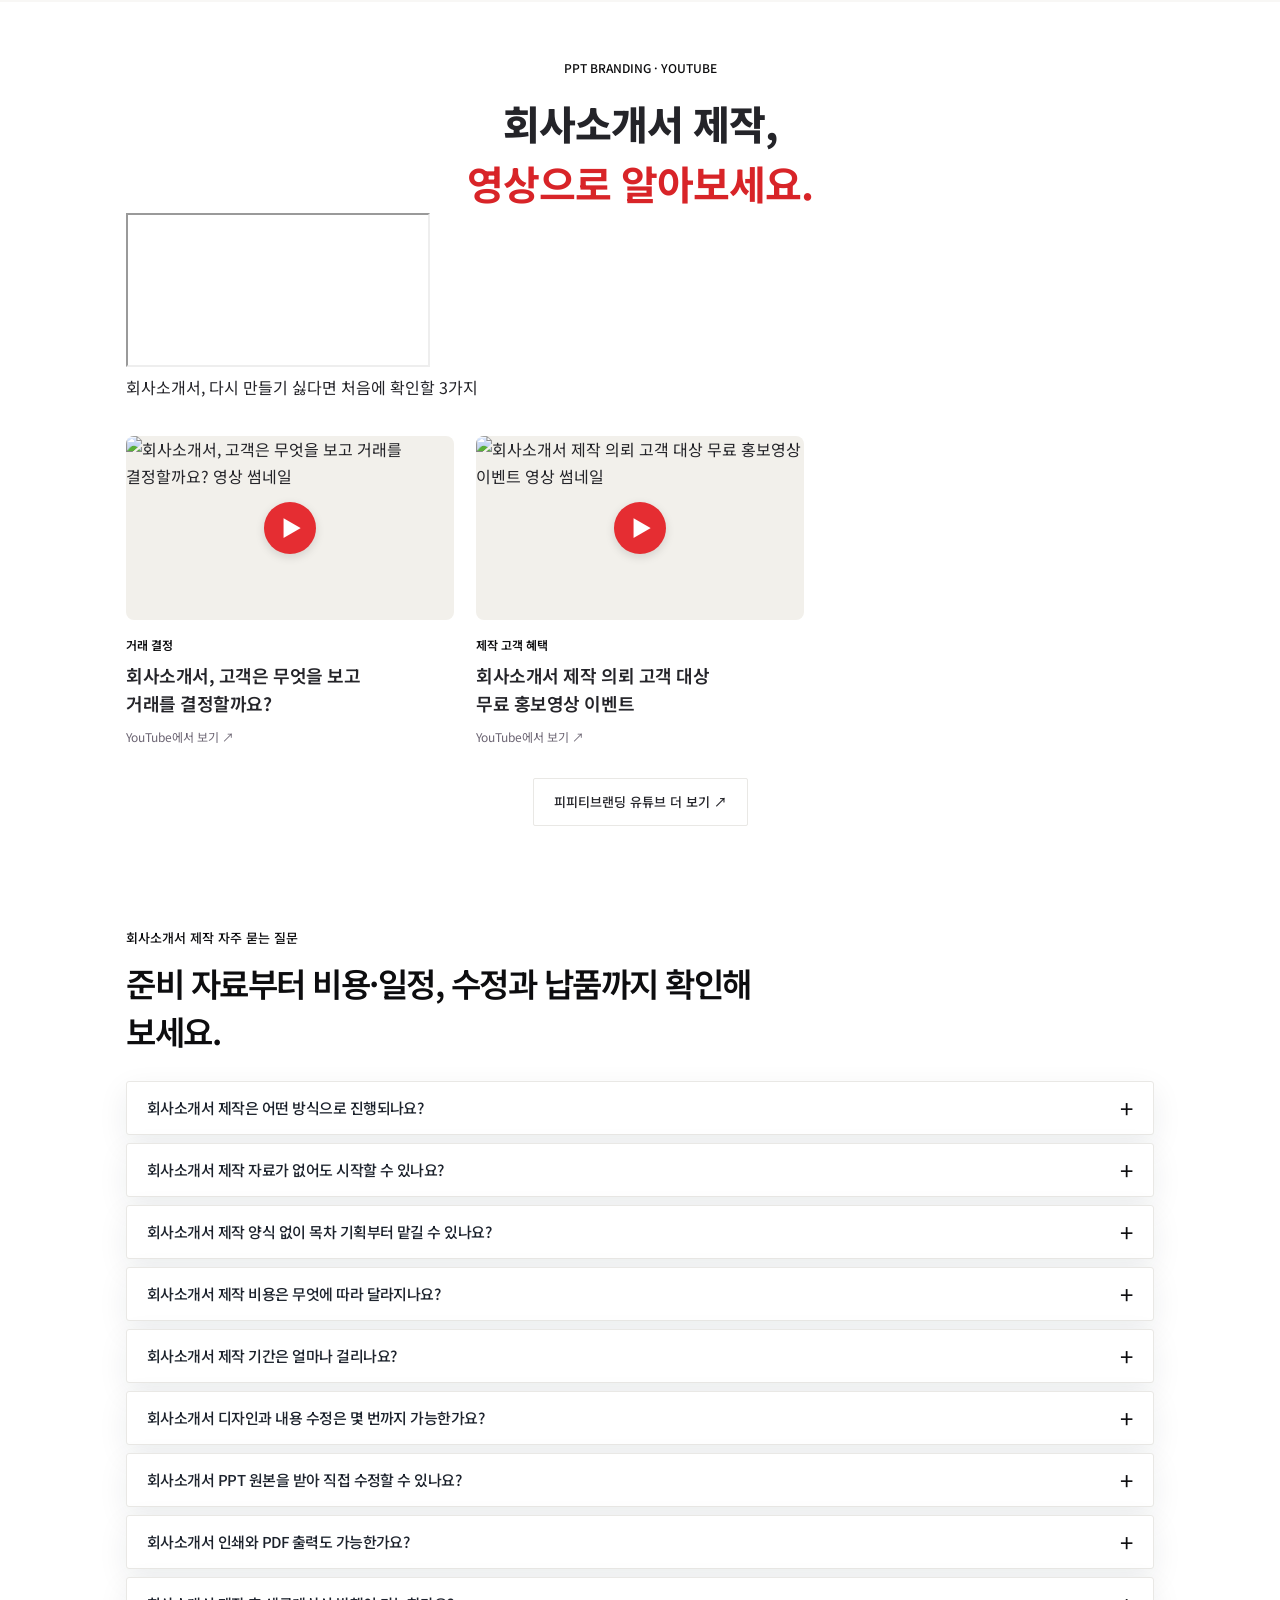
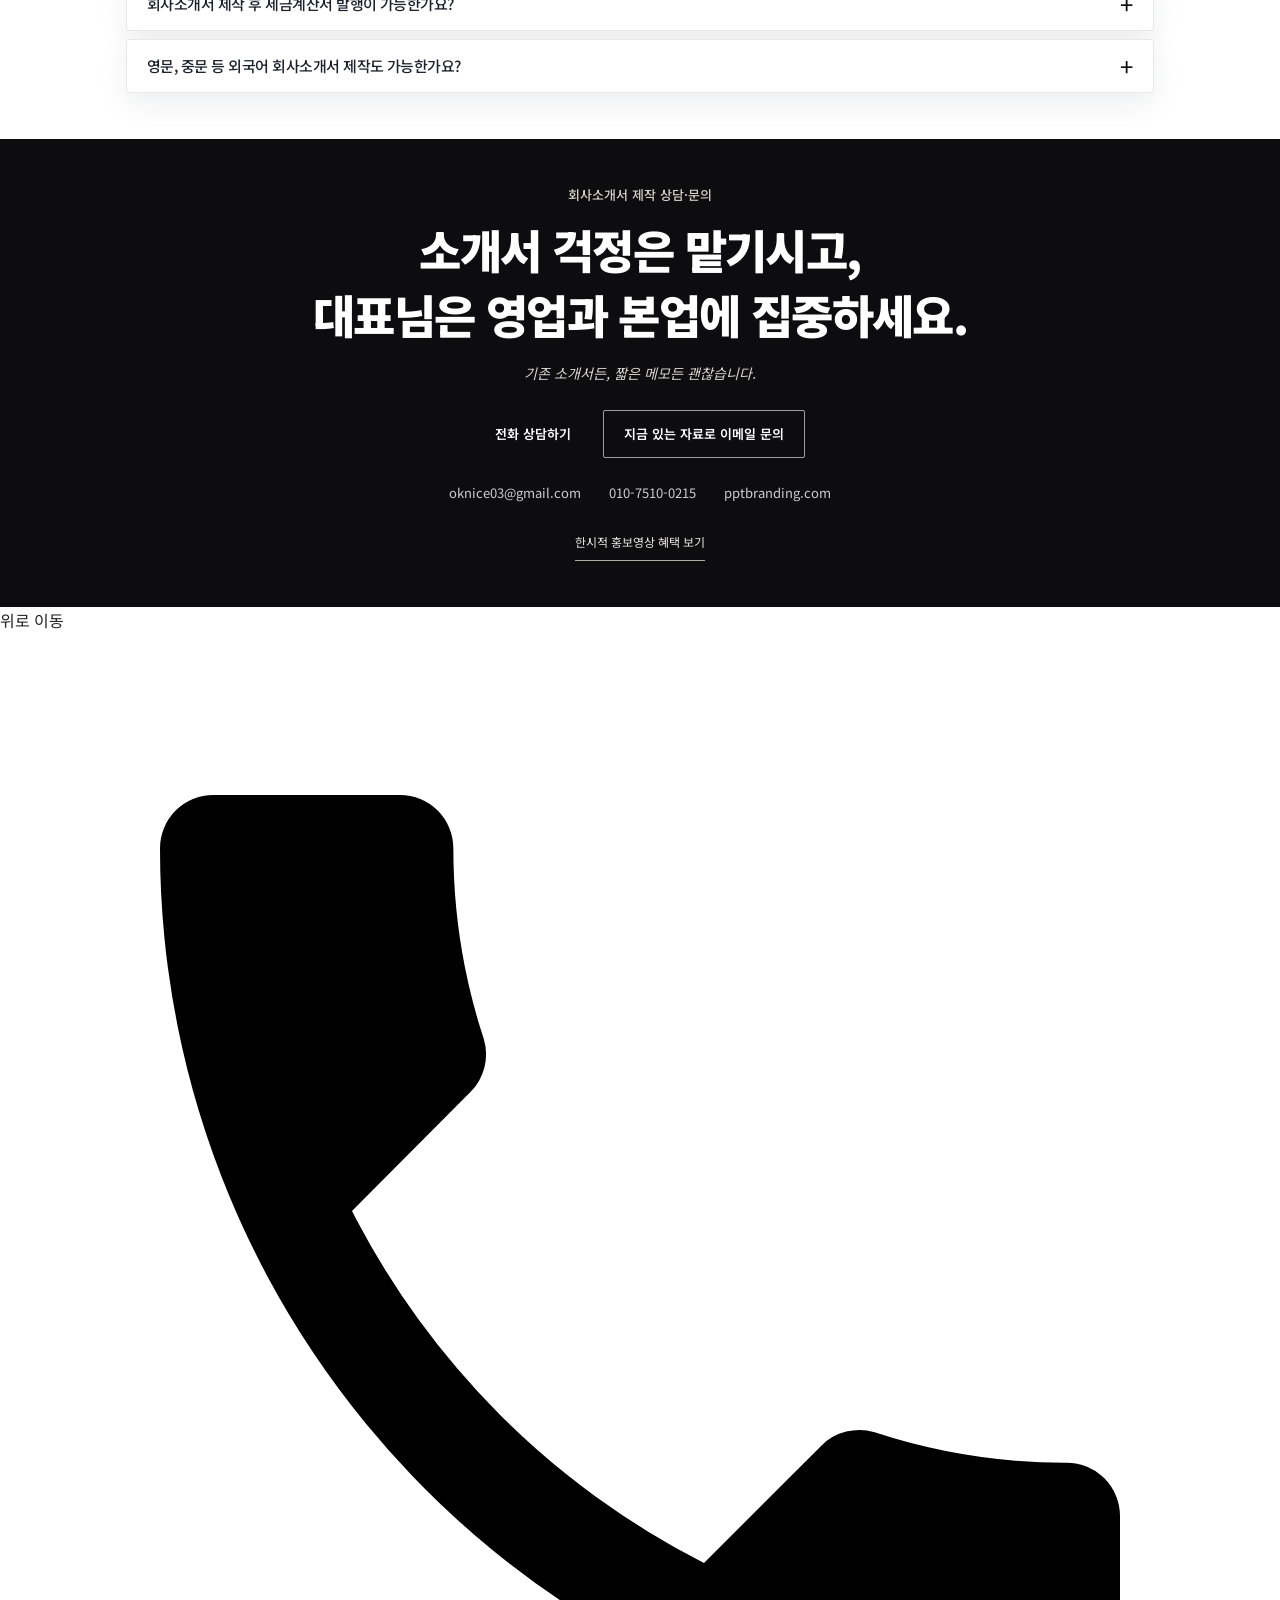
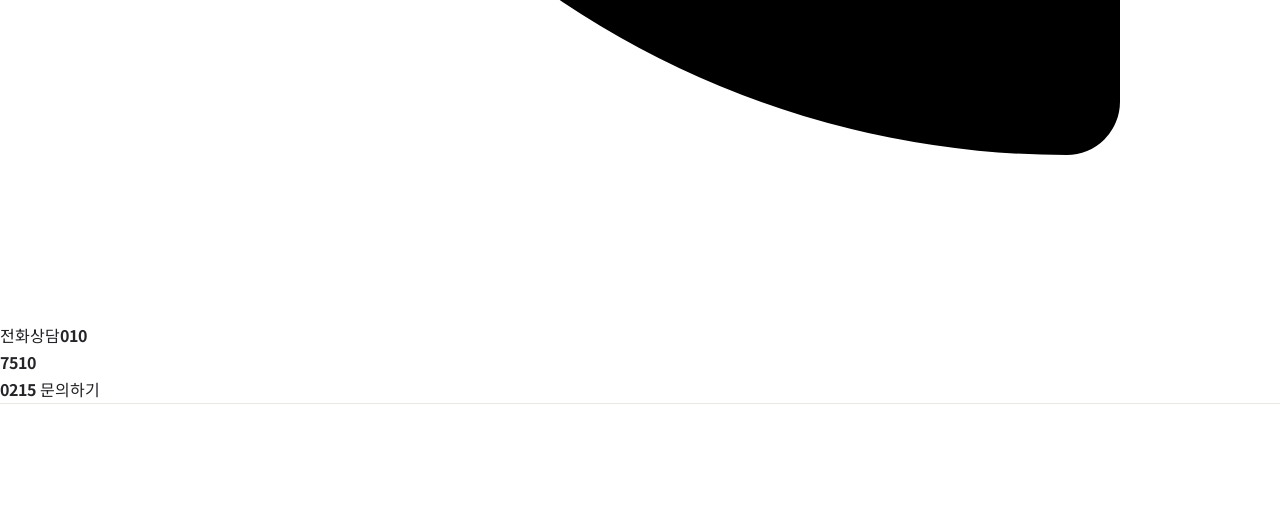
==== commit 8571ee4c: "회사소개서 홈: '다시 만들기 싫다면 처음에 확인할 3가지' 영상 크게 바로 재생 - 유튜브 섹션 맨 위에 zrYP63ddgQU 임베드(youtube-nocookie), 아래 카드" ====
--- a/index.html
+++ b/index.html
@@ -305,14 +305,14 @@
       <h2>회사소개서 제작,<br><span class="pb-youtube-name">영상으로 알아보세요.</span></h2>
 
     </div>
+    <div class="pb-youtube-feature">
+      <div class="pb-youtube-feature-frame"><iframe src="https://www.youtube-nocookie.com/embed/zrYP63ddgQU" title="회사소개서, 다시 만들기 싫다면 처음에 확인할 3가지" loading="lazy" allow="accelerometer; autoplay; clipboard-write; encrypted-media; gyroscope; picture-in-picture" allowfullscreen></iframe></div>
+      <p class="pb-youtube-feature-title">회사소개서, 다시 만들기 싫다면 처음에 확인할 3가지</p>
+    </div>
     <div class="pb-youtube-grid">
       <a class="pb-youtube-card" href="https://www.youtube.com/watch?v=HQPtA7D8-GI" target="_blank" rel="noopener">
         <div class="pb-youtube-thumb"><img src="https://i.ytimg.com/vi/HQPtA7D8-GI/hqdefault.jpg" width="480" height="360" loading="lazy" alt="회사소개서, 고객은 무엇을 보고 거래를 결정할까요? 영상 썸네일"><span class="pb-youtube-play" aria-hidden="true">▶</span></div>
         <p class="pb-youtube-topic">거래 결정</p><h3>회사소개서, 고객은 무엇을 보고<br>거래를 결정할까요?</h3><span class="pb-youtube-watch">YouTube에서 보기 ↗</span>
-      </a>
-      <a class="pb-youtube-card" href="https://www.youtube.com/watch?v=zrYP63ddgQU" target="_blank" rel="noopener">
-        <div class="pb-youtube-thumb"><img src="https://i.ytimg.com/vi/zrYP63ddgQU/hqdefault.jpg" width="480" height="360" loading="lazy" alt="회사소개서, 다시 만들기 싫다면 처음에 확인할 3가지 영상 썸네일"><span class="pb-youtube-play" aria-hidden="true">▶</span></div>
-        <p class="pb-youtube-topic">처음 확인할 것</p><h3>회사소개서, 다시 만들기 싫다면<br>처음에 확인할 3가지</h3><span class="pb-youtube-watch">YouTube에서 보기 ↗</span>
       </a>
       <a class="pb-youtube-card" href="https://www.youtube.com/watch?v=fE096Ex_QEs" target="_blank" rel="noopener">
         <div class="pb-youtube-thumb"><img src="https://i.ytimg.com/vi/fE096Ex_QEs/hqdefault.jpg" width="480" height="360" loading="lazy" alt="회사소개서 제작 의뢰 고객 대상 무료 홍보영상 이벤트 영상 썸네일"><span class="pb-youtube-play" aria-hidden="true">▶</span></div>
